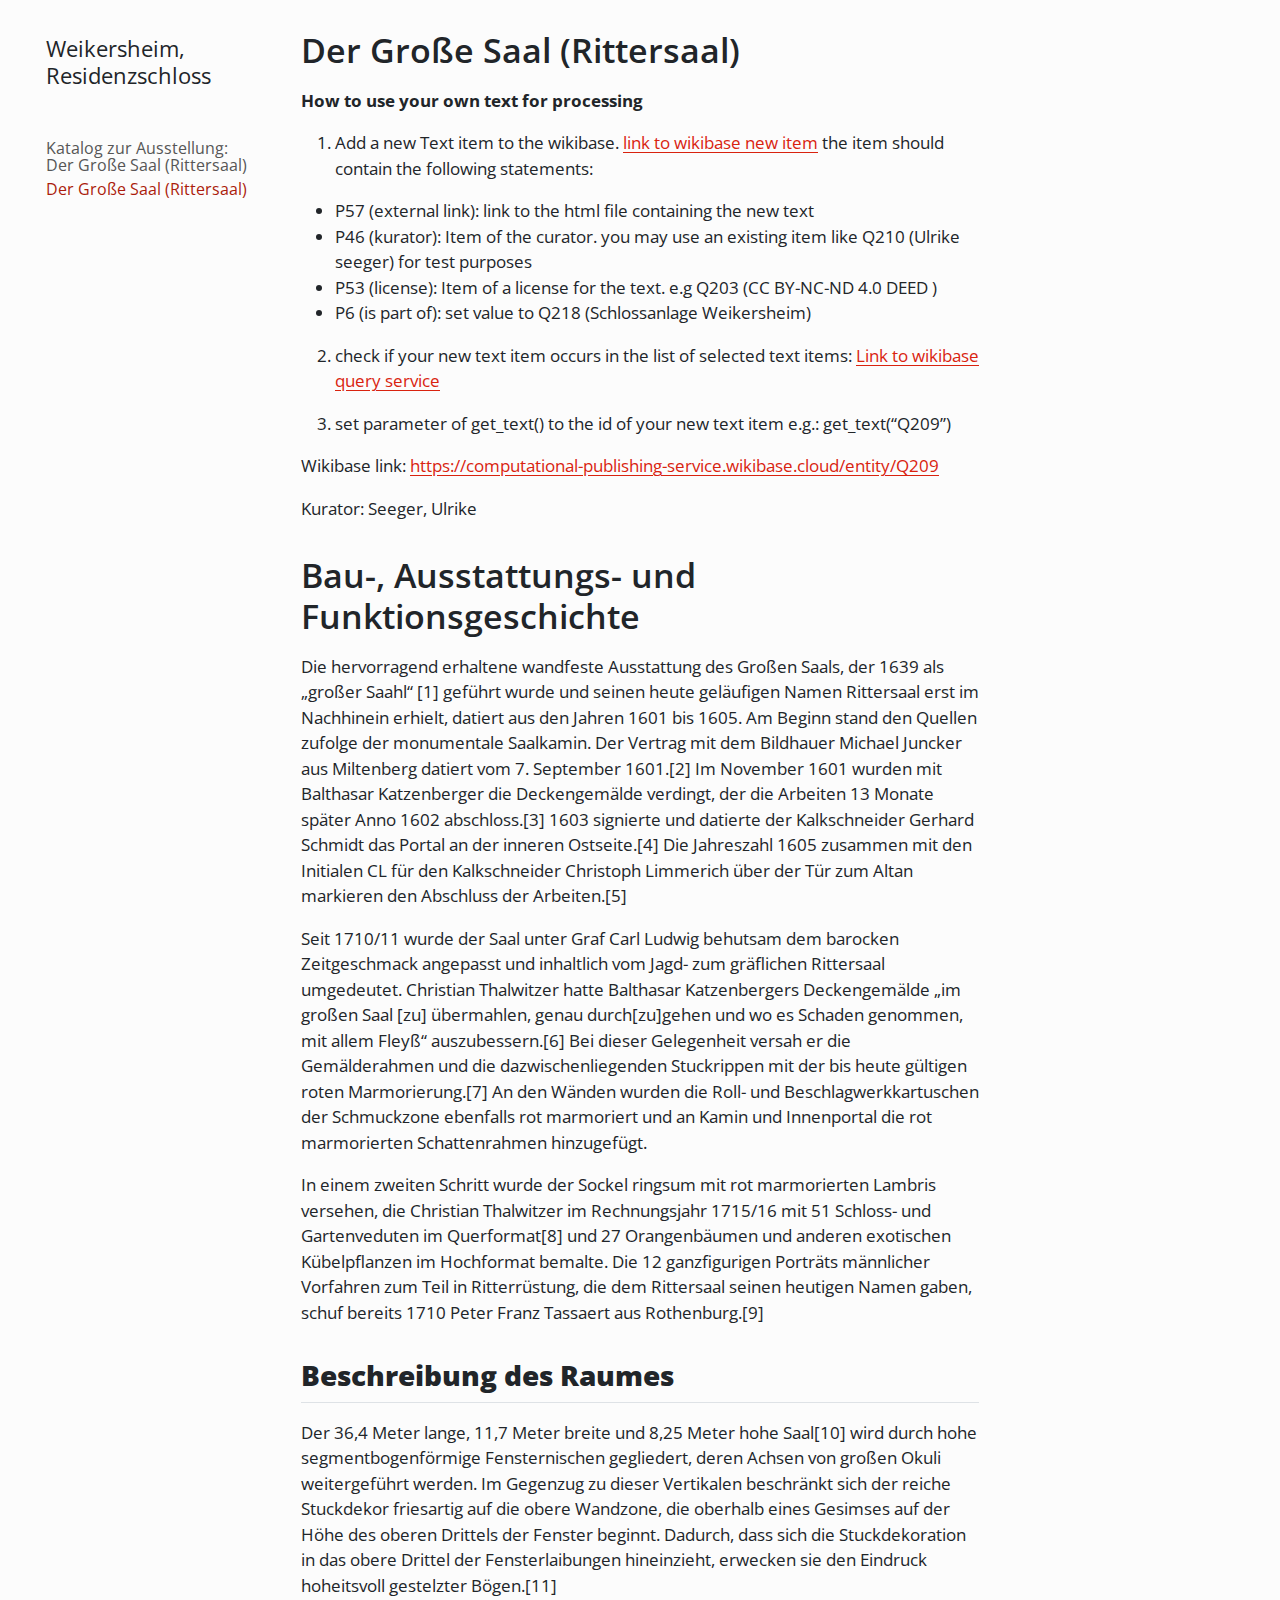
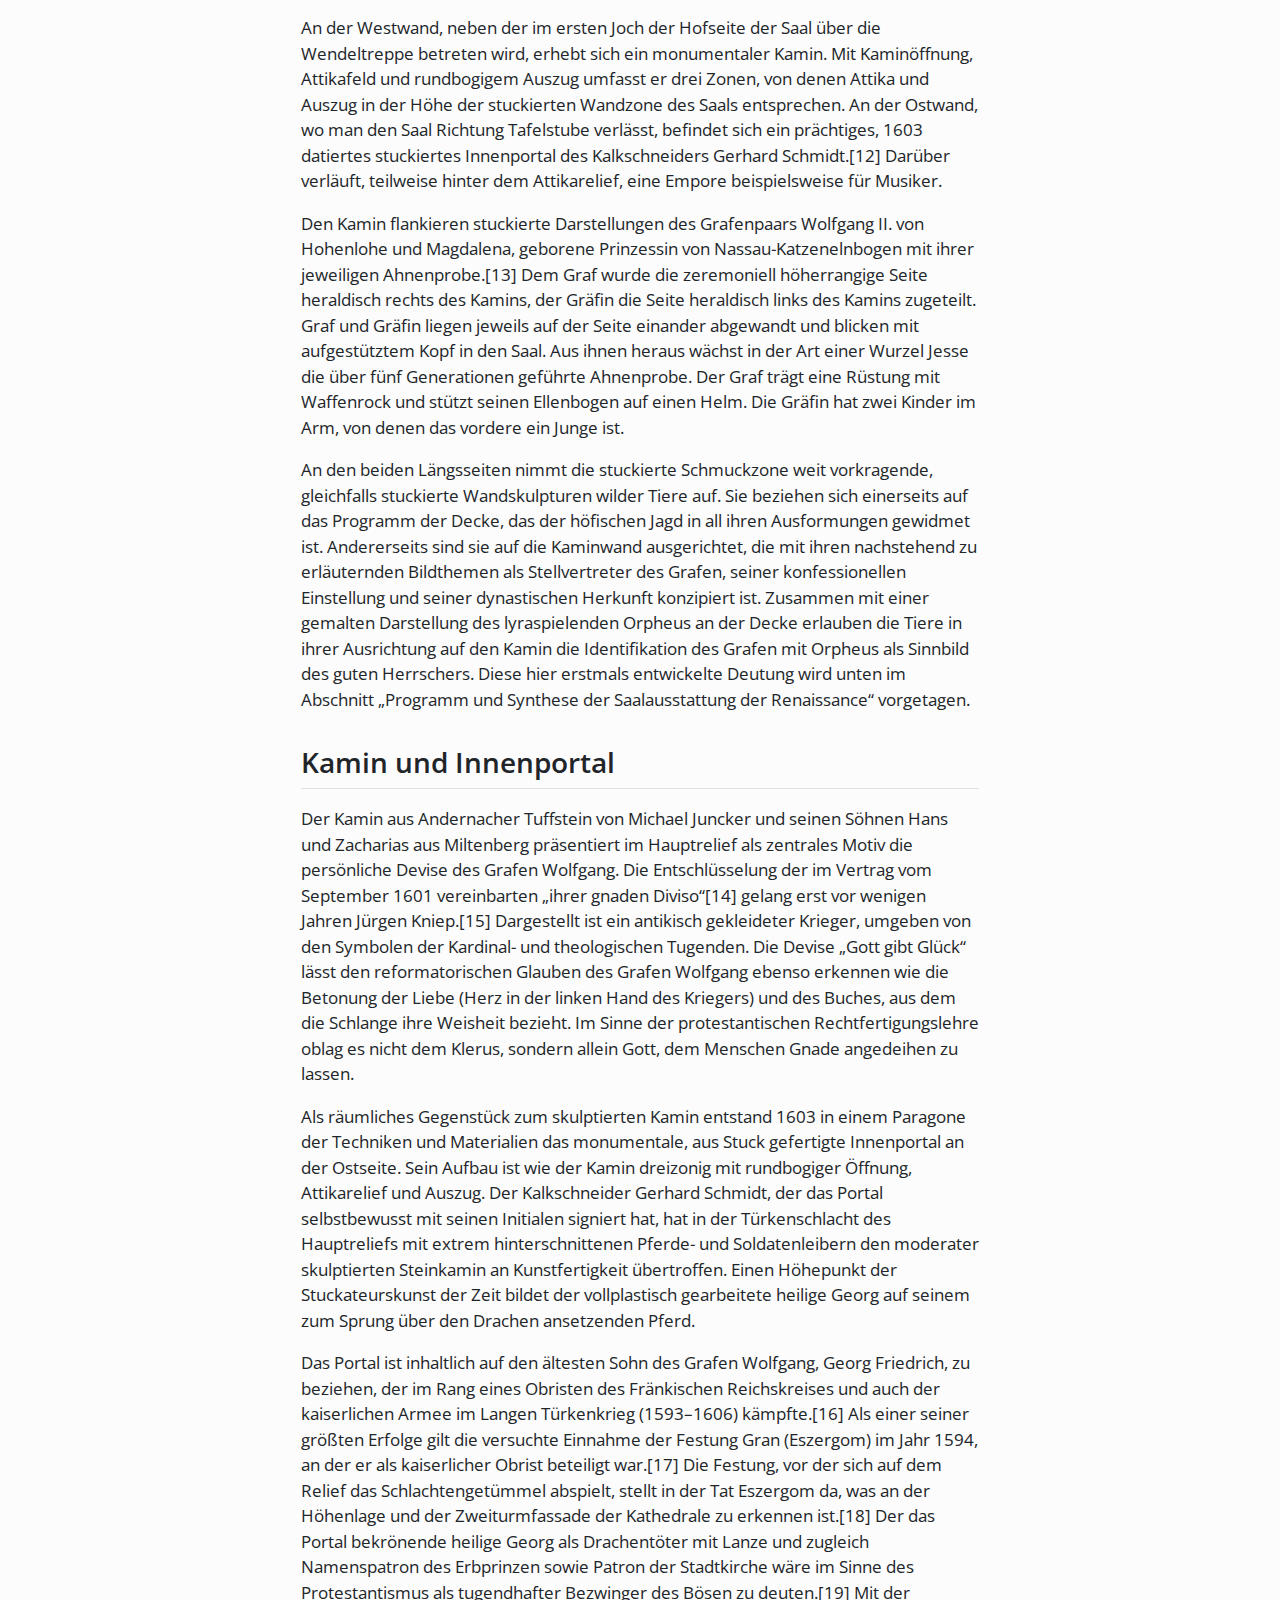
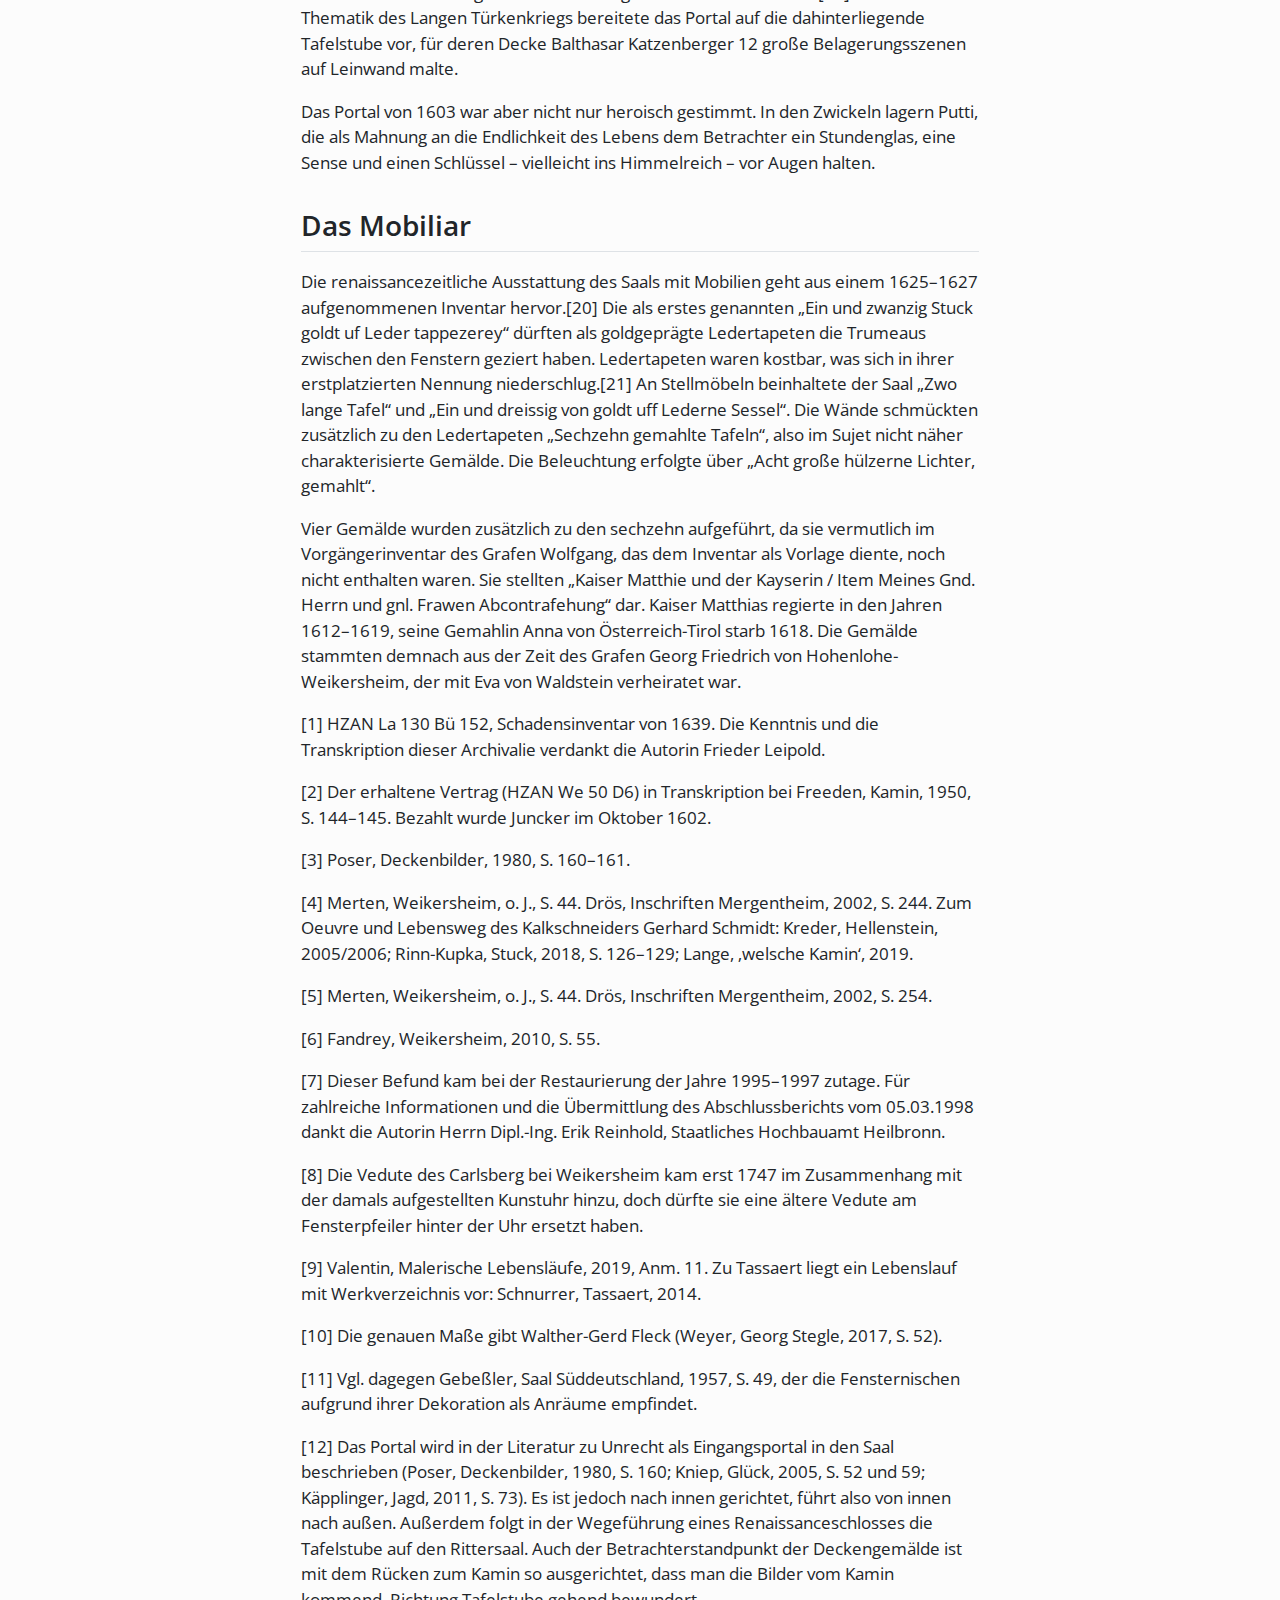
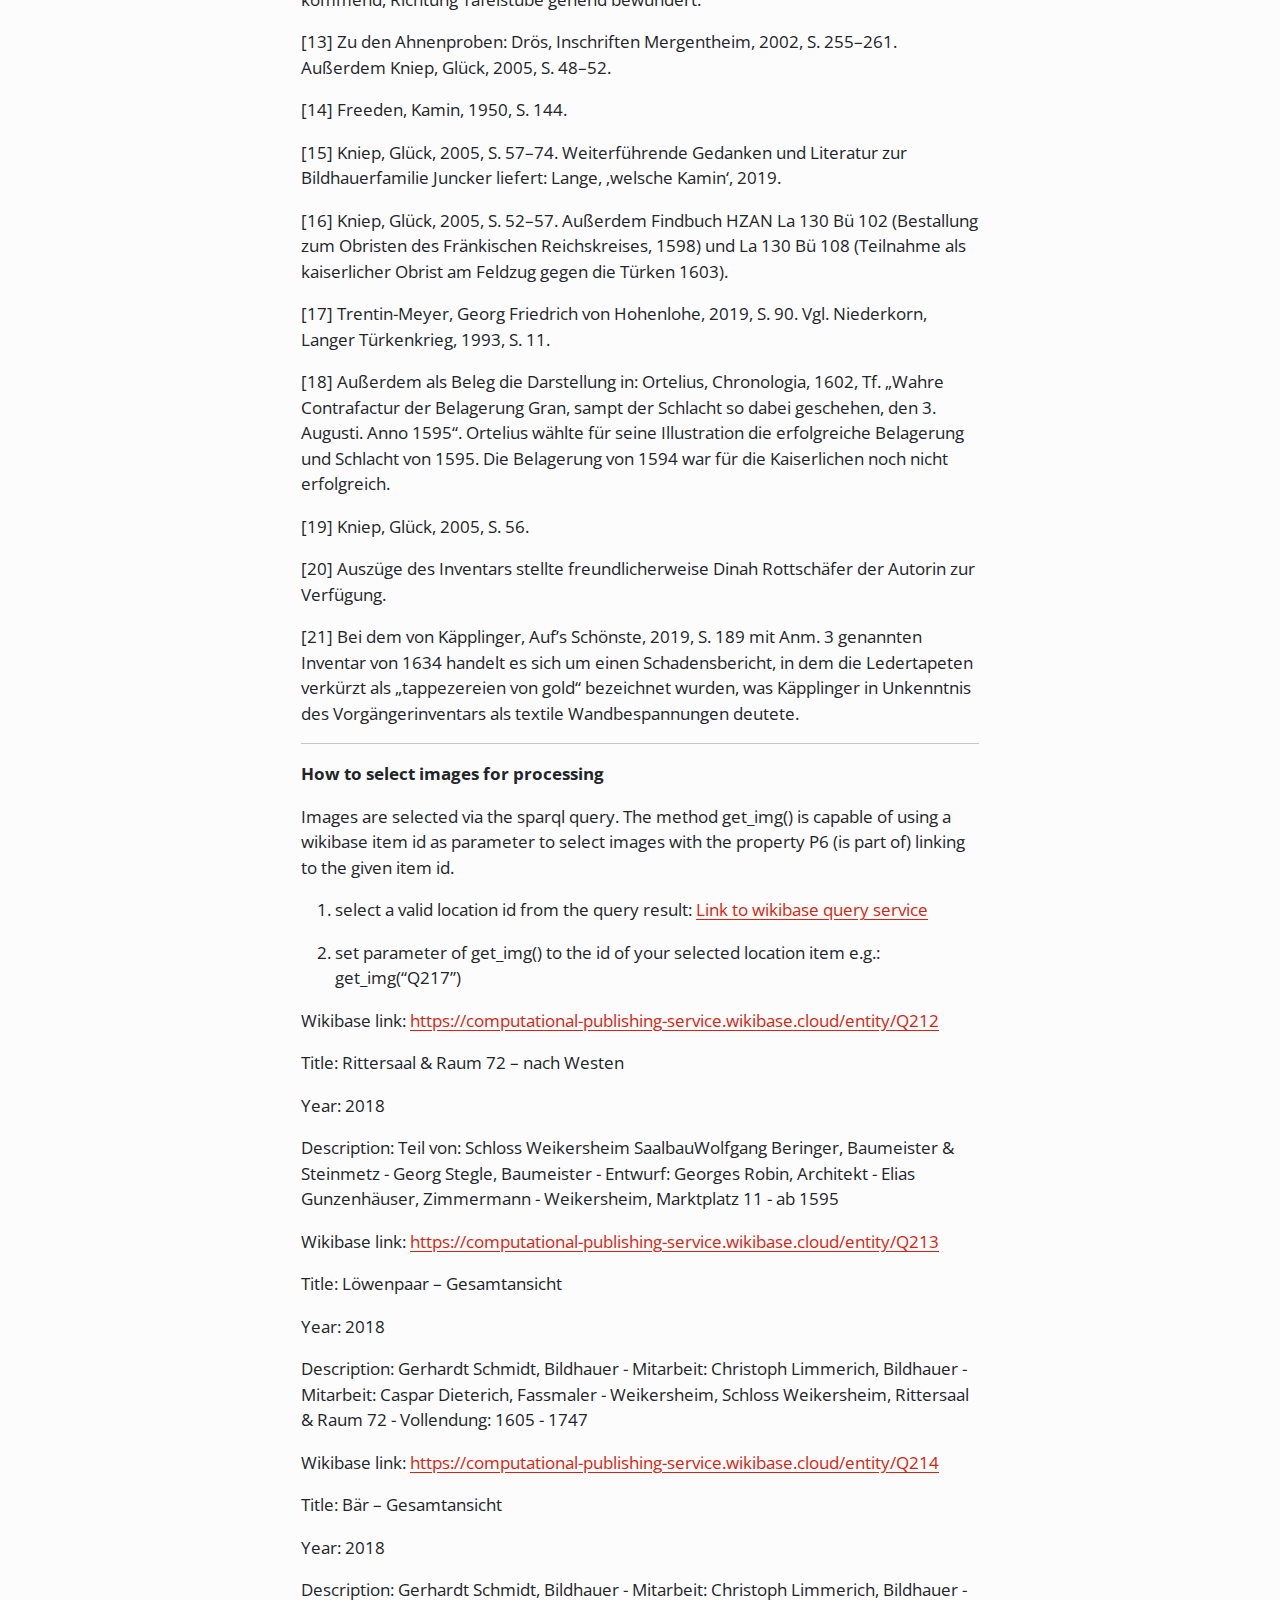
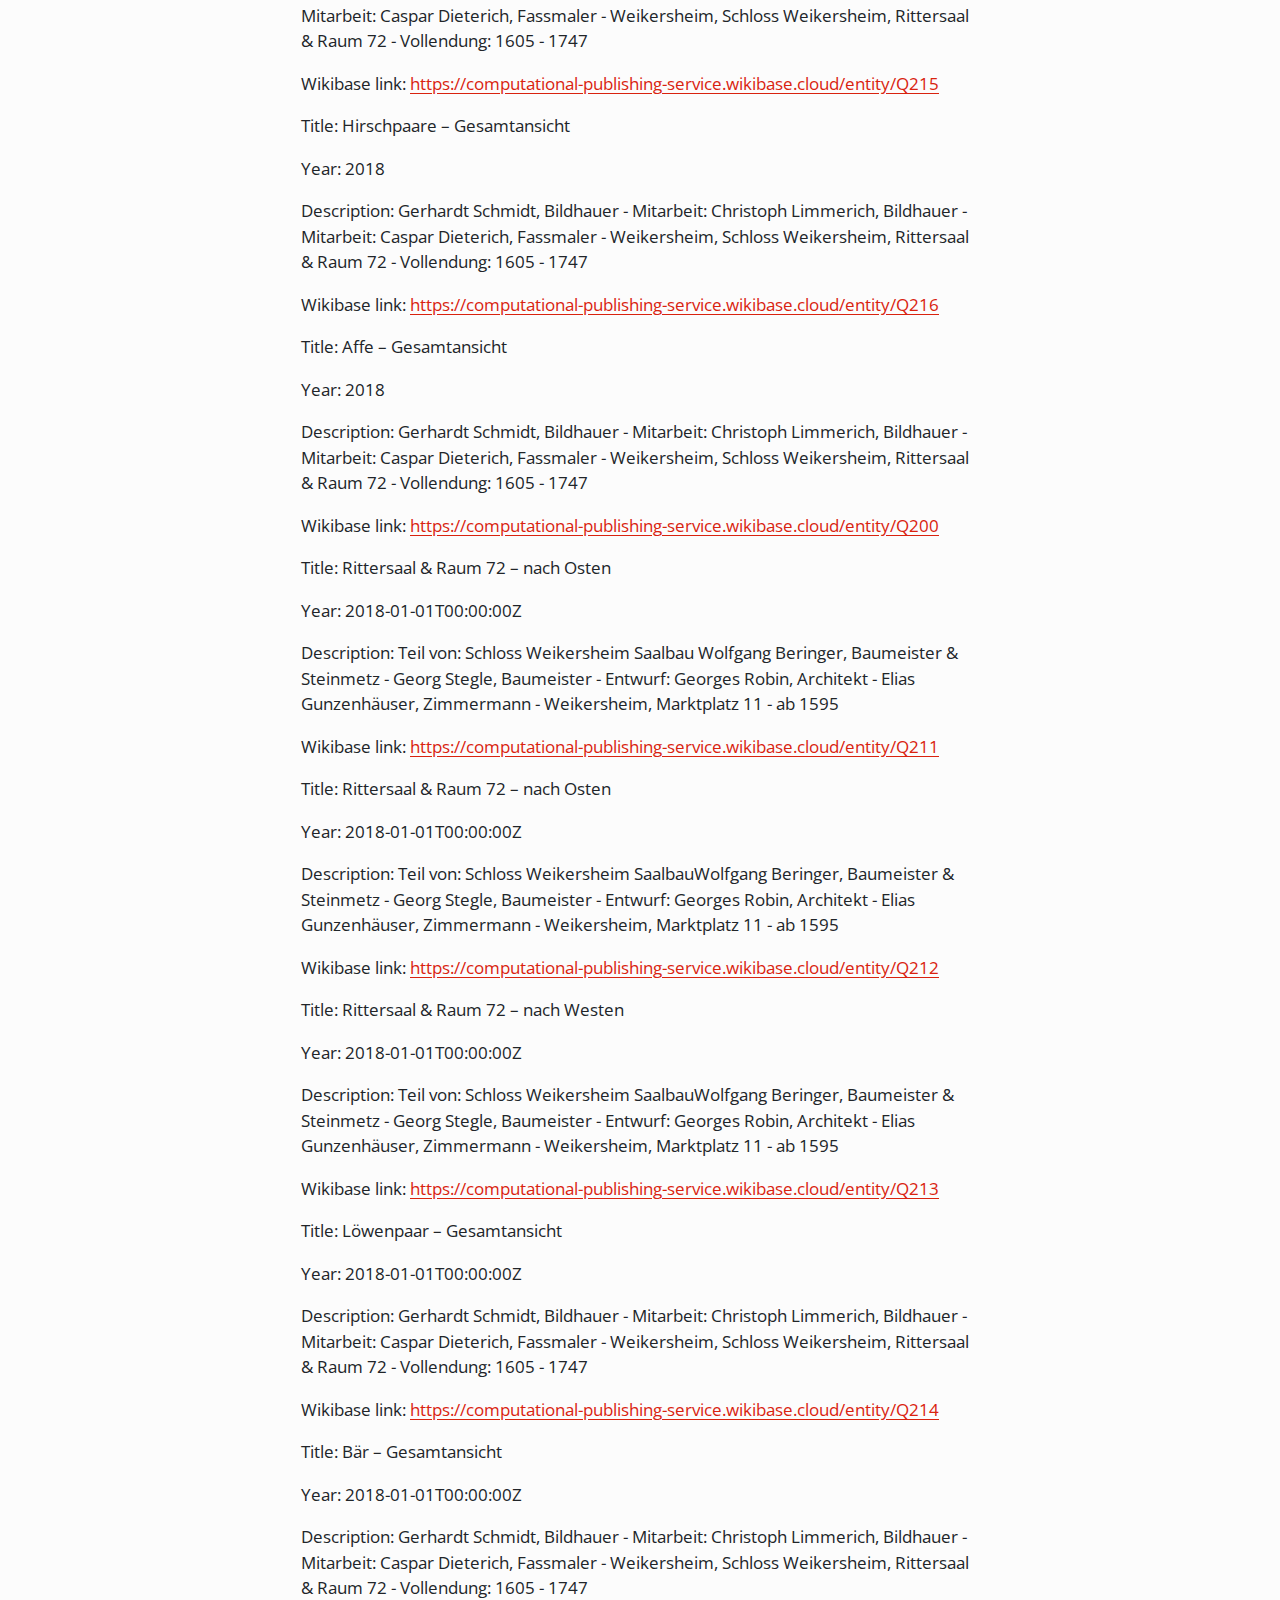
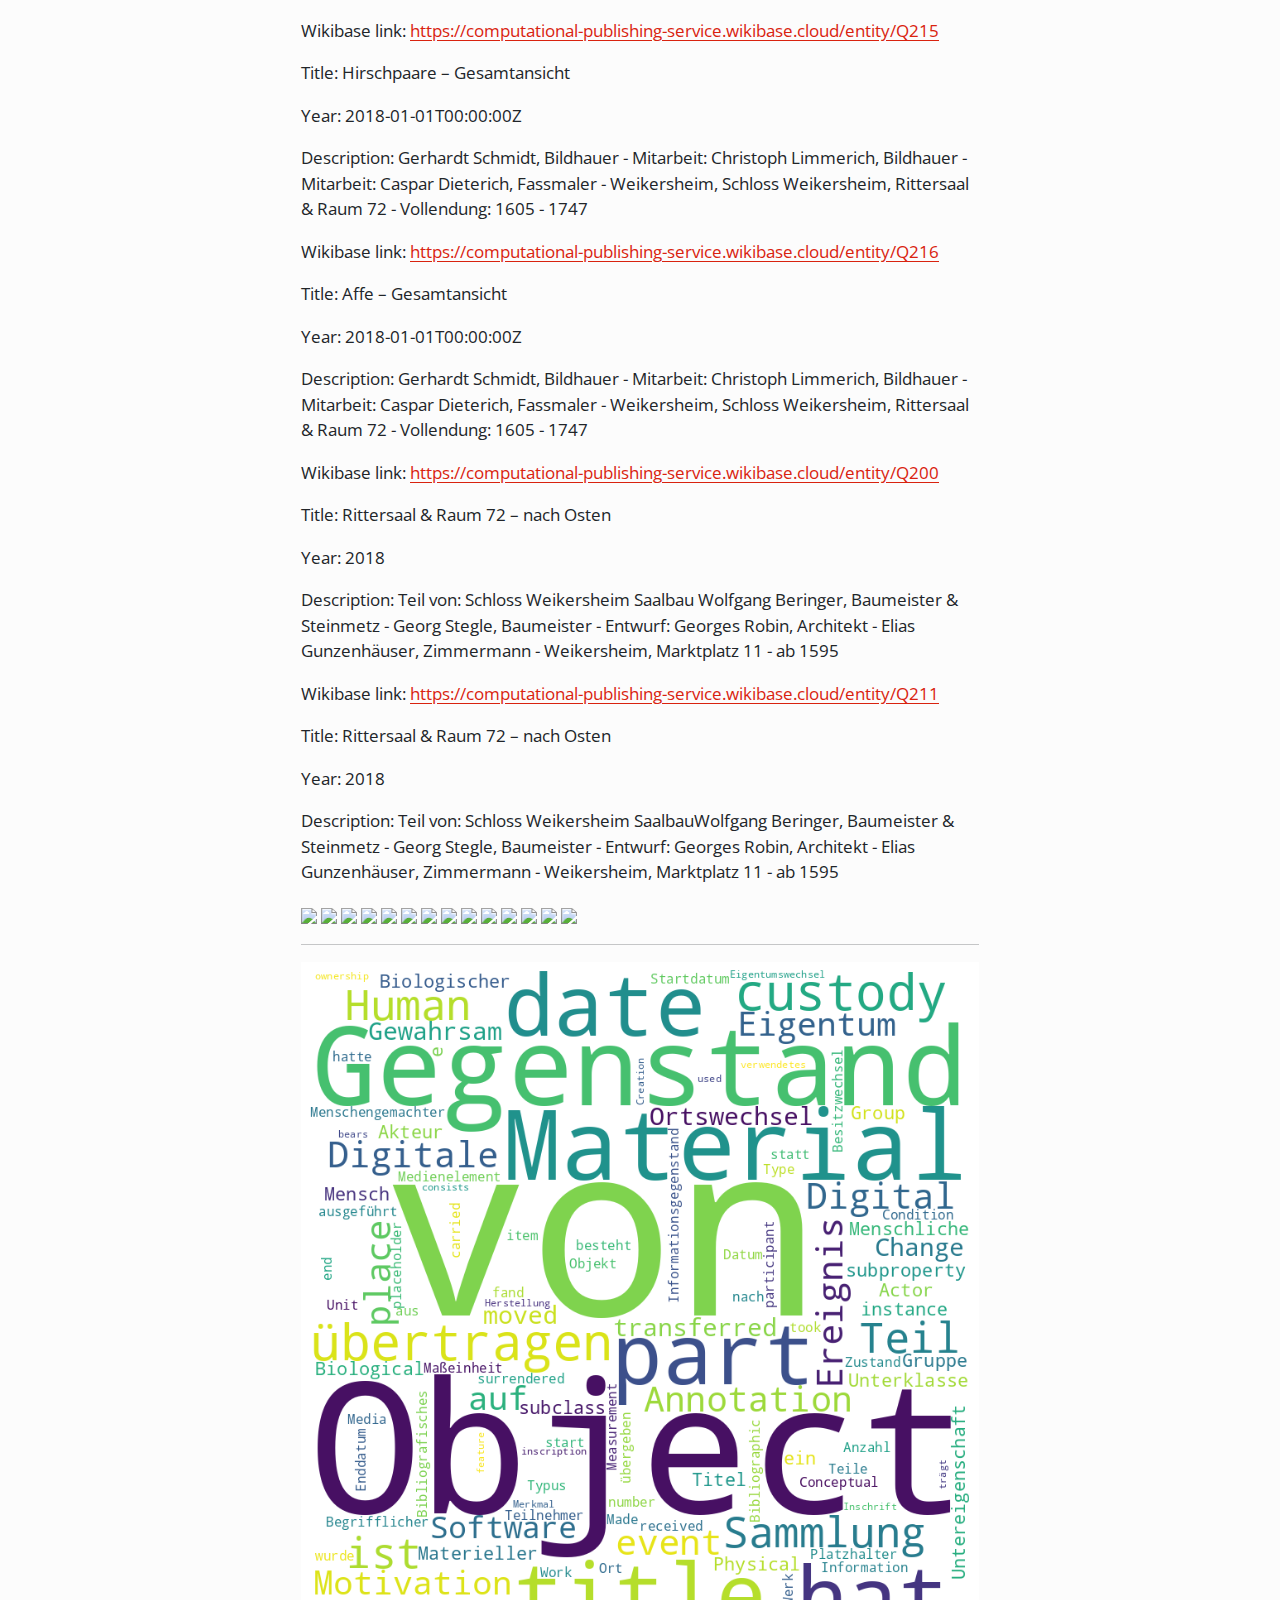
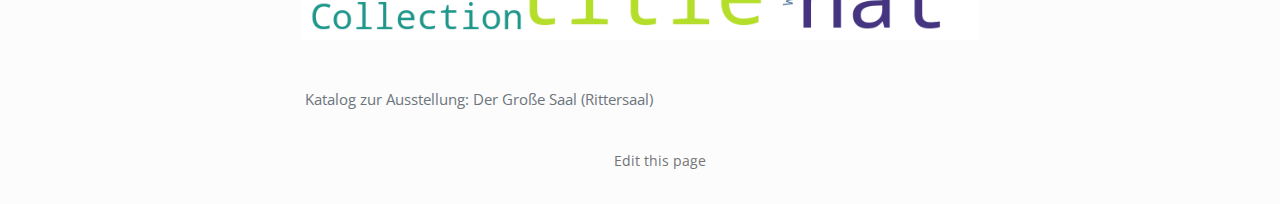
==== docs/section.html @ 5b93f862 "quarto rendered files" ====
<!DOCTYPE html>
<html xmlns="http://www.w3.org/1999/xhtml" lang="en" xml:lang="en"><head>

<meta charset="utf-8">
<meta name="generator" content="quarto-1.4.554">

<meta name="viewport" content="width=device-width, initial-scale=1.0, user-scalable=yes">


<title>Weikersheim, Residenzschloss - Der Große Saal (Rittersaal)</title>
<style>
code{white-space: pre-wrap;}
span.smallcaps{font-variant: small-caps;}
div.columns{display: flex; gap: min(4vw, 1.5em);}
div.column{flex: auto; overflow-x: auto;}
div.hanging-indent{margin-left: 1.5em; text-indent: -1.5em;}
ul.task-list{list-style: none;}
ul.task-list li input[type="checkbox"] {
  width: 0.8em;
  margin: 0 0.8em 0.2em -1em; /* quarto-specific, see https://github.com/quarto-dev/quarto-cli/issues/4556 */ 
  vertical-align: middle;
}
</style>


<script src="site_libs/quarto-nav/quarto-nav.js"></script>
<script src="site_libs/quarto-nav/headroom.min.js"></script>
<script src="site_libs/clipboard/clipboard.min.js"></script>
<script src="site_libs/quarto-search/autocomplete.umd.js"></script>
<script src="site_libs/quarto-search/fuse.min.js"></script>
<script src="site_libs/quarto-search/quarto-search.js"></script>
<meta name="quarto:offset" content="./">
<link href="./index.html" rel="prev">
<script src="site_libs/quarto-html/quarto.js"></script>
<script src="site_libs/quarto-html/popper.min.js"></script>
<script src="site_libs/quarto-html/tippy.umd.min.js"></script>
<script src="site_libs/quarto-html/anchor.min.js"></script>
<link href="site_libs/quarto-html/tippy.css" rel="stylesheet">
<link href="site_libs/quarto-html/quarto-syntax-highlighting.css" rel="stylesheet" id="quarto-text-highlighting-styles">
<script src="site_libs/bootstrap/bootstrap.min.js"></script>
<link href="site_libs/bootstrap/bootstrap-icons.css" rel="stylesheet">
<link href="site_libs/bootstrap/bootstrap.min.css" rel="stylesheet" id="quarto-bootstrap" data-mode="light">
<script id="quarto-search-options" type="application/json">{
  "location": "sidebar",
  "copy-button": false,
  "collapse-after": 3,
  "panel-placement": "start",
  "type": "textbox",
  "limit": 50,
  "keyboard-shortcut": [
    "f",
    "/",
    "s"
  ],
  "show-item-context": false,
  "language": {
    "search-no-results-text": "No results",
    "search-matching-documents-text": "matching documents",
    "search-copy-link-title": "Copy link to search",
    "search-hide-matches-text": "Hide additional matches",
    "search-more-match-text": "more match in this document",
    "search-more-matches-text": "more matches in this document",
    "search-clear-button-title": "Clear",
    "search-text-placeholder": "",
    "search-detached-cancel-button-title": "Cancel",
    "search-submit-button-title": "Submit",
    "search-label": "Search"
  }
}</script>
<script async="" src="https://hypothes.is/embed.js"></script>
<script>
  window.document.addEventListener("DOMContentLoaded", function (_event) {
    document.body.classList.add('hypothesis-enabled');
  });
</script>


</head>

<body class="nav-sidebar floating">

<div id="quarto-search-results"></div>
  <header id="quarto-header" class="headroom fixed-top">
  <nav class="quarto-secondary-nav">
    <div class="container-fluid d-flex">
      <button type="button" class="quarto-btn-toggle btn" data-bs-toggle="collapse" data-bs-target=".quarto-sidebar-collapse-item" aria-controls="quarto-sidebar" aria-expanded="false" aria-label="Toggle sidebar navigation" onclick="if (window.quartoToggleHeadroom) { window.quartoToggleHeadroom(); }">
        <i class="bi bi-layout-text-sidebar-reverse"></i>
      </button>
        <nav class="quarto-page-breadcrumbs" aria-label="breadcrumb"><ol class="breadcrumb"><li class="breadcrumb-item"><a href="./section.html"><span class="chapter-title">Der Große Saal (Rittersaal)</span></a></li></ol></nav>
        <a class="flex-grow-1" role="button" data-bs-toggle="collapse" data-bs-target=".quarto-sidebar-collapse-item" aria-controls="quarto-sidebar" aria-expanded="false" aria-label="Toggle sidebar navigation" onclick="if (window.quartoToggleHeadroom) { window.quartoToggleHeadroom(); }">      
        </a>
      <button type="button" class="btn quarto-search-button" aria-label="" onclick="window.quartoOpenSearch();">
        <i class="bi bi-search"></i>
      </button>
    </div>
  </nav>
</header>
<!-- content -->
<div id="quarto-content" class="quarto-container page-columns page-rows-contents page-layout-article">
<!-- sidebar -->
  <nav id="quarto-sidebar" class="sidebar collapse collapse-horizontal quarto-sidebar-collapse-item sidebar-navigation floating overflow-auto">
    <div class="pt-lg-2 mt-2 text-left sidebar-header">
    <div class="sidebar-title mb-0 py-0">
      <a href="./">Weikersheim, Residenzschloss</a> 
        <div class="sidebar-tools-main">
    <a href="https://github.com/0xBuro/section-notebook" title="Source Code" class="quarto-navigation-tool px-1" aria-label="Source Code"><i class="bi bi-github"></i></a>
    <div class="dropdown">
      <a href="" title="Download" id="quarto-navigation-tool-dropdown-0" class="quarto-navigation-tool dropdown-toggle px-1" data-bs-toggle="dropdown" aria-expanded="false" aria-label="Download"><i class="bi bi-download"></i></a>
      <ul class="dropdown-menu" aria-labelledby="quarto-navigation-tool-dropdown-0">
          <li>
            <a class="dropdown-item sidebar-tools-main-item" href="./Weikersheim,-Residenzschloss.pdf">
              <i class="bi bi-bi-file-pdf pe-1"></i>
            Download PDF
            </a>
          </li>
          <li>
            <a class="dropdown-item sidebar-tools-main-item" href="./Weikersheim,-Residenzschloss.docx">
              <i class="bi bi-bi-file-word pe-1"></i>
            Download Docx
            </a>
          </li>
          <li>
            <a class="dropdown-item sidebar-tools-main-item" href="./Weikersheim,-Residenzschloss.epub">
              <i class="bi bi-bi-journal pe-1"></i>
            Download ePub
            </a>
          </li>
      </ul>
    </div>
</div>
    </div>
      </div>
        <div class="mt-2 flex-shrink-0 align-items-center">
        <div class="sidebar-search">
        <div id="quarto-search" class="" title="Search"></div>
        </div>
        </div>
    <div class="sidebar-menu-container"> 
    <ul class="list-unstyled mt-1">
        <li class="sidebar-item">
  <div class="sidebar-item-container"> 
  <a href="./index.html" class="sidebar-item-text sidebar-link"><span class="chapter-title">Katalog zur Ausstellung: Der Große Saal (Rittersaal)</span></a>
  </div>
</li>
        <li class="sidebar-item">
  <div class="sidebar-item-container"> 
  <a href="./section.html" class="sidebar-item-text sidebar-link active"><span class="chapter-title">Der Große Saal (Rittersaal)</span></a>
  </div>
</li>
    </ul>
    </div>
</nav>
<div id="quarto-sidebar-glass" class="quarto-sidebar-collapse-item" data-bs-toggle="collapse" data-bs-target=".quarto-sidebar-collapse-item"></div>
<!-- margin-sidebar -->
    <div id="quarto-margin-sidebar" class="sidebar margin-sidebar">
        
    </div>
<!-- main -->
<main class="content" id="quarto-document-content">

<header id="title-block-header" class="quarto-title-block default">
<div class="quarto-title">
<h1 class="title"><span class="chapter-title">Der Große Saal (Rittersaal)</span></h1>
</div>



<div class="quarto-title-meta">

    
  
    
  </div>
  


</header>


<p><strong>How to use your own text for processing</strong></p>
<ol type="1">
<li>Add a new Text item to the wikibase. <a href="https://computational-publishing-service.wikibase.cloud/wiki/Special:NewItem">link to wikibase new item</a> the item should contain the following statements:</li>
</ol>
<ul>
<li>P57 (external link): link to the html file containing the new text</li>
<li>P46 (kurator): Item of the curator. you may use an existing item like Q210 (Ulrike seeger) for test purposes</li>
<li>P53 (license): Item of a license for the text. e.g Q203 (CC BY-NC-ND 4.0 DEED )</li>
<li>P6 (is part of): set value to Q218 (Schlossanlage Weikersheim)</li>
</ul>
<ol start="2" type="1">
<li><p>check if your new text item occurs in the list of selected text items: <a href="https://computational-publishing-service.wikibase.cloud/query/#PREFIX%20cps%3A%20%3Chttps%3A%2F%2Fcomputational-publishing-service.wikibase.cloud%2Fentity%2F%3E%0APREFIX%20cpss%3A%20%3Chttps%3A%2F%2Fcomputational-publishing-service.wikibase.cloud%2Fentity%2Fstatement%2F%3E%0APREFIX%20cpsv%3A%20%3Chttps%3A%2F%2Fcomputational-publishing-service.wikibase.cloud%2Fvalue%2F%3E%0APREFIX%20cpspt%3A%20%3Chttps%3A%2F%2Fcomputational-publishing-service.wikibase.cloud%2Fprop%2Fdirect%2F%3E%0APREFIX%20cpsp%3A%20%3Chttps%3A%2F%2Fcomputational-publishing-service.wikibase.cloud%2Fprop%2F%3E%0APREFIX%20cpsps%3A%20%3Chttps%3A%2F%2Fcomputational-publishing-service.wikibase.cloud%2Fprop%2Fstatement%2F%3E%0APREFIX%20cpspq%3A%20%3Chttps%3A%2F%2Fcomputational-publishing-service.wikibase.cloud%2Fprop%2Fqualifier%2F%3E%0A%0ASELECT%20%3FtextItem%20%3FkuratorLabel%20%3FtextUrl%0AWHERE%0A%7B%0A%20%20%3FtextItem%20cpsp%3AP46%20%3FkuratorStatement.%20%0A%20%20%3FkuratorStatement%20cpsps%3AP46%20%3FkuratorItem.%20%0A%20%20%3FkuratorItem%20rdfs%3Alabel%20%3FkuratorLabel.%0A%20%20%3FtextItem%20cpsp%3AP57%20%3Furlstatement.%20%0A%20%20%3Furlstatement%20cpsps%3AP57%20%3FtextUrl.%20%0A%7D">Link to wikibase query service</a></p></li>
<li><p>set parameter of get_text() to the id of your new text item e.g.: get_text(“Q209”)</p></li>
</ol>
<p>Wikibase link: <a href="https://computational-publishing-service.wikibase.cloud/entity/Q209">https://computational-publishing-service.wikibase.cloud/entity/Q209</a></p>
<p>Kurator: Seeger, Ulrike</p>

<meta charset="utf-8">
<meta content="text">
<meta name="viewport" content="width=device-width, initial-scale=1.0">



<h1>
Bau-, Ausstattungs- und Funktionsgeschichte
</h1>
<p>
Die hervorragend erhaltene wandfeste Ausstattung des Großen Saals, der 1639 als „großer Saahl“ [1] geführt wurde und seinen heute geläufigen Namen Rittersaal erst im Nachhinein erhielt, datiert aus den Jahren 1601 bis 1605. Am Beginn stand den Quellen zufolge der monumentale Saalkamin. Der Vertrag mit dem Bildhauer Michael Juncker aus Miltenberg datiert vom 7. September 1601.[2] Im November 1601 wurden mit Balthasar Katzenberger die Deckengemälde verdingt, der die Arbeiten 13 Monate später Anno 1602 abschloss.[3] 1603 signierte und datierte der Kalkschneider Gerhard Schmidt das Portal an der inneren Ostseite.[4] Die Jahreszahl 1605 zusammen mit den Initialen CL für den Kalkschneider Christoph Limmerich über der Tür zum Altan markieren den Abschluss der Arbeiten.[5]
</p>
<p>
Seit 1710/11 wurde der Saal unter Graf Carl Ludwig behutsam dem barocken Zeitgeschmack angepasst und inhaltlich vom Jagd- zum gräflichen Rittersaal umgedeutet. Christian Thalwitzer hatte Balthasar Katzenbergers Deckengemälde „im großen Saal [zu] übermahlen, genau durch[zu]gehen und wo es Schaden genommen, mit allem Fleyß“ auszubessern.[6] Bei dieser Gelegenheit versah er die Gemälderahmen und die dazwischenliegenden Stuckrippen mit der bis heute gültigen roten Marmorierung.[7] An den Wänden wurden die Roll- und Beschlagwerkkartuschen der Schmuckzone ebenfalls rot marmoriert und an Kamin und Innenportal die rot marmorierten Schattenrahmen hinzugefügt.
</p>
<p>
In einem zweiten Schritt wurde der Sockel ringsum mit rot marmorierten Lambris versehen, die Christian Thalwitzer im Rechnungsjahr 1715/16 mit 51 Schloss- und Gartenveduten im Querformat[8] und 27 Orangenbäumen und anderen exotischen Kübelpflanzen im Hochformat bemalte. Die 12 ganzfigurigen Porträts männlicher Vorfahren zum Teil in Ritterrüstung, die dem Rittersaal seinen heutigen Namen gaben, schuf bereits 1710 Peter Franz Tassaert aus Rothenburg.[9]
</p>
<h2 class="anchored">
<strong>Beschreibung des Raumes</strong>
</h2>
<p>
Der 36,4 Meter lange, 11,7 Meter breite und 8,25 Meter hohe Saal[10] wird durch hohe segmentbogenförmige Fensternischen gegliedert, deren Achsen von großen Okuli weitergeführt werden. Im Gegenzug zu dieser Vertikalen beschränkt sich der reiche Stuckdekor friesartig auf die obere Wandzone, die oberhalb eines Gesimses auf der Höhe des oberen Drittels der Fenster beginnt. Dadurch, dass sich die Stuckdekoration in das obere Drittel der Fensterlaibungen hineinzieht, erwecken sie den Eindruck hoheitsvoll gestelzter Bögen.[11]
</p>
<p>
An der Westwand, neben der im ersten Joch der Hofseite der Saal über die Wendeltreppe betreten wird, erhebt sich ein monumentaler Kamin. Mit Kaminöffnung, Attikafeld und rundbogigem Auszug umfasst er drei Zonen, von denen Attika und Auszug in der Höhe der stuckierten Wandzone des Saals entsprechen. An der Ostwand, wo man den Saal Richtung Tafelstube verlässt, befindet sich ein prächtiges, 1603 datiertes stuckiertes Innenportal des Kalkschneiders Gerhard Schmidt.[12] Darüber verläuft, teilweise hinter dem Attikarelief, eine Empore beispielsweise für Musiker.
</p>
<p>
Den Kamin flankieren stuckierte Darstellungen des Grafenpaars Wolfgang II. von Hohenlohe und Magdalena, geborene Prinzessin von Nassau-Katzenelnbogen mit ihrer jeweiligen Ahnenprobe.[13] Dem Graf wurde die zeremoniell höherrangige Seite heraldisch rechts des Kamins, der Gräfin die Seite heraldisch links des Kamins zugeteilt. Graf und Gräfin liegen jeweils auf der Seite einander abgewandt und blicken mit aufgestütztem Kopf in den Saal. Aus ihnen heraus wächst in der Art einer Wurzel Jesse die über fünf Generationen geführte Ahnenprobe. Der Graf trägt eine Rüstung mit Waffenrock und stützt seinen Ellenbogen auf einen Helm. Die Gräfin hat zwei Kinder im Arm, von denen das vordere ein Junge ist.
</p>
<p>
An den beiden Längsseiten nimmt die stuckierte Schmuckzone weit vorkragende, gleichfalls stuckierte Wandskulpturen wilder Tiere auf. Sie beziehen sich einerseits auf das Programm der Decke, das der höfischen Jagd in all ihren Ausformungen gewidmet ist. Andererseits sind sie auf die Kaminwand ausgerichtet, die mit ihren nachstehend zu erläuternden Bildthemen als Stellvertreter des Grafen, seiner konfessionellen Einstellung und seiner dynastischen Herkunft konzipiert ist. Zusammen mit einer gemalten Darstellung des lyraspielenden Orpheus an der Decke erlauben die Tiere in ihrer Ausrichtung auf den Kamin die Identifikation des Grafen mit Orpheus als Sinnbild des guten Herrschers. Diese hier erstmals entwickelte Deutung wird unten im Abschnitt „Programm und Synthese der Saalausstattung der Renaissance“ vorgetagen.
</p>
<h2 class="anchored">
Kamin und Innenportal
</h2>
<p>
Der Kamin aus Andernacher Tuffstein von Michael Juncker und seinen Söhnen Hans und Zacharias aus Miltenberg präsentiert im Hauptrelief als zentrales Motiv die persönliche Devise des Grafen Wolfgang. Die Entschlüsselung der im Vertrag vom September 1601 vereinbarten „ihrer gnaden Diviso“[14] gelang erst vor wenigen Jahren Jürgen Kniep.[15] Dargestellt ist ein antikisch gekleideter Krieger, umgeben von den Symbolen der Kardinal- und theologischen Tugenden. Die Devise „Gott gibt Glück“ lässt den reformatorischen Glauben des Grafen Wolfgang ebenso erkennen wie die Betonung der Liebe (Herz in der linken Hand des Kriegers) und des Buches, aus dem die Schlange ihre Weisheit bezieht. Im Sinne der protestantischen Rechtfertigungslehre oblag es nicht dem Klerus, sondern allein Gott, dem Menschen Gnade angedeihen zu lassen.
</p>
<p>
Als räumliches Gegenstück zum skulptierten Kamin entstand 1603 in einem Paragone der Techniken und Materialien das monumentale, aus Stuck gefertigte Innenportal an der Ostseite. Sein Aufbau ist wie der Kamin dreizonig mit rundbogiger Öffnung, Attikarelief und Auszug. Der Kalkschneider Gerhard Schmidt, der das Portal selbstbewusst mit seinen Initialen signiert hat, hat in der Türkenschlacht des Hauptreliefs mit extrem hinterschnittenen Pferde- und Soldatenleibern den moderater skulptierten Steinkamin an Kunstfertigkeit übertroffen. Einen Höhepunkt der Stuckateurskunst der Zeit bildet der vollplastisch gearbeitete heilige Georg auf seinem zum Sprung über den Drachen ansetzenden Pferd.
</p>
<p>
Das Portal ist inhaltlich auf den ältesten Sohn des Grafen Wolfgang, Georg Friedrich, zu beziehen, der im Rang eines Obristen des Fränkischen Reichskreises und auch der kaiserlichen Armee im Langen Türkenkrieg (1593–1606) kämpfte.[16] Als einer seiner größten Erfolge gilt die versuchte Einnahme der Festung Gran (Eszergom) im Jahr 1594, an der er als kaiserlicher Obrist beteiligt war.[17] Die Festung, vor der sich auf dem Relief das Schlachtengetümmel abspielt, stellt in der Tat Eszergom da, was an der Höhenlage und der Zweiturmfassade der Kathedrale zu erkennen ist.[18] Der das Portal bekrönende heilige Georg als Drachentöter mit Lanze und zugleich Namenspatron des Erbprinzen sowie Patron der Stadtkirche wäre im Sinne des Protestantismus als tugendhafter Bezwinger des Bösen zu deuten.[19] Mit der Thematik des Langen Türkenkriegs bereitete das Portal auf die dahinterliegende Tafelstube vor, für deren Decke Balthasar Katzenberger 12 große Belagerungsszenen auf Leinwand malte.
</p>
<p>
Das Portal von 1603 war aber nicht nur heroisch gestimmt. In den Zwickeln lagern Putti, die als Mahnung an die Endlichkeit des Lebens dem Betrachter ein Stundenglas, eine Sense und einen Schlüssel – vielleicht ins Himmelreich – vor Augen halten.
</p>
<h2 class="anchored">
Das Mobiliar
</h2>
<p>
Die renaissancezeitliche Ausstattung des Saals mit Mobilien geht aus einem 1625–1627 aufgenommenen Inventar hervor.[20] Die als erstes genannten „Ein und zwanzig Stuck goldt uf Leder tappezerey“ dürften als goldgeprägte Ledertapeten die Trumeaus zwischen den Fenstern geziert haben. Ledertapeten waren kostbar, was sich in ihrer erstplatzierten Nennung niederschlug.[21] An Stellmöbeln beinhaltete der Saal „Zwo lange Tafel“ und „Ein und dreissig von goldt uff Lederne Sessel“. Die Wände schmückten zusätzlich zu den Ledertapeten „Sechzehn gemahlte Tafeln“, also im Sujet nicht näher charakterisierte Gemälde. Die Beleuchtung erfolgte über „Acht große hülzerne Lichter, gemahlt“.
</p>
<p>
Vier Gemälde wurden zusätzlich zu den sechzehn aufgeführt, da sie vermutlich im Vorgängerinventar des Grafen Wolfgang, das dem Inventar als Vorlage diente, noch nicht enthalten waren. Sie stellten „Kaiser Matthie und der Kayserin / Item Meines Gnd. Herrn und gnl. Frawen Abcontrafehung“ dar. Kaiser Matthias regierte in den Jahren 1612–1619, seine Gemahlin Anna von Österreich-Tirol starb 1618. Die Gemälde stammten demnach aus der Zeit des Grafen Georg Friedrich von Hohenlohe-Weikersheim, der mit Eva von Waldstein verheiratet war.
</p>
<p>
[1] HZAN La 130 Bü 152, Schadensinventar von 1639. Die Kenntnis und die Transkription dieser Archivalie verdankt die Autorin Frieder Leipold.
</p>
<p>
[2] Der erhaltene Vertrag (HZAN We 50 D6) in Transkription bei Freeden, Kamin, 1950, S. 144–145. Bezahlt wurde Juncker im Oktober 1602.
</p>
<p>
[3] Poser, Deckenbilder, 1980, S. 160–161.
</p>
<p>
[4] Merten, Weikersheim, o. J., S. 44. Drös, Inschriften Mergentheim, 2002, S. 244. Zum Oeuvre und Lebensweg des Kalkschneiders Gerhard Schmidt: Kreder, Hellenstein, 2005/2006; Rinn-Kupka, Stuck, 2018, S. 126–129; Lange, ‚welsche Kamin‘, 2019.
</p>
<p>
[5] Merten, Weikersheim, o. J., S. 44. Drös, Inschriften Mergentheim, 2002, S. 254.
</p>
<p>
[6] Fandrey, Weikersheim, 2010, S. 55.
</p>
<p>
[7] Dieser Befund kam bei der Restaurierung der Jahre 1995–1997 zutage. Für zahlreiche Informationen und die Übermittlung des Abschlussberichts vom 05.03.1998 dankt die Autorin Herrn Dipl.-Ing. Erik Reinhold, Staatliches Hochbauamt Heilbronn.
</p>
<p>
[8] Die Vedute des Carlsberg bei Weikersheim kam erst 1747 im Zusammenhang mit der damals aufgestellten Kunstuhr hinzu, doch dürfte sie eine ältere Vedute am Fensterpfeiler hinter der Uhr ersetzt haben.
</p>
<p>
[9] Valentin, Malerische Lebensläufe, 2019, Anm. 11. Zu Tassaert liegt ein Lebenslauf mit Werkverzeichnis vor: Schnurrer, Tassaert, 2014.
</p>
<p>
[10] Die genauen Maße gibt Walther-Gerd Fleck (Weyer, Georg Stegle, 2017, S. 52).
</p>
<p>
[11] Vgl. dagegen Gebeßler, Saal Süddeutschland, 1957, S. 49, der die Fensternischen aufgrund ihrer Dekoration als Anräume empfindet.
</p>
<p>
[12] Das Portal wird in der Literatur zu Unrecht als Eingangsportal in den Saal beschrieben (Poser, Deckenbilder, 1980, S. 160; Kniep, Glück, 2005, S. 52 und 59; Käpplinger, Jagd, 2011, S. 73). Es ist jedoch nach innen gerichtet, führt also von innen nach außen. Außerdem folgt in der Wegeführung eines Renaissanceschlosses die Tafelstube auf den Rittersaal. Auch der Betrachterstandpunkt der Deckengemälde ist mit dem Rücken zum Kamin so ausgerichtet, dass man die Bilder vom Kamin kommend, Richtung Tafelstube gehend bewundert.
</p>
<p>
[13] Zu den Ahnenproben: Drös, Inschriften Mergentheim, 2002, S. 255–261. Außerdem Kniep, Glück, 2005, S. 48–52.
</p>
<p>
[14] Freeden, Kamin, 1950, S. 144.
</p>
<p>
[15] Kniep, Glück, 2005, S. 57–74. Weiterführende Gedanken und Literatur zur Bildhauerfamilie Juncker liefert: Lange, ‚welsche Kamin‘, 2019.
</p>
<p>
[16] Kniep, Glück, 2005, S. 52–57. Außerdem Findbuch HZAN La 130 Bü 102 (Bestallung zum Obristen des Fränkischen Reichskreises, 1598) und La 130 Bü 108 (Teilnahme als kaiserlicher Obrist am Feldzug gegen die Türken 1603).
</p>
<p>
[17] Trentin-Meyer, Georg Friedrich von Hohenlohe, 2019, S. 90. Vgl. Niederkorn, Langer Türkenkrieg, 1993, S. 11.
</p>
<p>
[18] Außerdem als Beleg die Darstellung in: Ortelius, Chronologia, 1602, Tf. „Wahre Contrafactur der Belagerung Gran, sampt der Schlacht so dabei geschehen, den 3. Augusti. Anno 1595“. Ortelius wählte für seine Illustration die erfolgreiche Belagerung und Schlacht von 1595. Die Belagerung von 1594 war für die Kaiserlichen noch nicht erfolgreich.
</p>
<p>
[19] Kniep, Glück, 2005, S. 56.
</p>
<p>
[20] Auszüge des Inventars stellte freundlicherweise Dinah Rottschäfer der Autorin zur Verfügung.
</p>
<p>
[21] Bei dem von Käpplinger, Auf’s Schönste, 2019, S. 189 mit Anm. 3 genannten Inventar von 1634 handelt es sich um einen Schadensbericht, in dem die Ledertapeten verkürzt als „tappezereien von gold“ bezeichnet wurden, was Käpplinger in Unkenntnis des Vorgängerinventars als textile Wandbespannungen deutete.
</p>


<hr>
<p><strong>How to select images for processing</strong></p>
<p>Images are selected via the sparql query. The method get_img() is capable of using a wikibase item id as parameter to select images with the property P6 (is part of) linking to the given item id.</p>
<ol type="1">
<li><p>select a valid location id from the query result: <a href="https://computational-publishing-service.wikibase.cloud/query/#PREFIX%20cps%3A%20%3Chttps%3A%2F%2Fcomputational-publishing-service.wikibase.cloud%2Fentity%2F%3E%0APREFIX%20cpss%3A%20%3Chttps%3A%2F%2Fcomputational-publishing-service.wikibase.cloud%2Fentity%2Fstatement%2F%3E%0APREFIX%20cpsv%3A%20%3Chttps%3A%2F%2Fcomputational-publishing-service.wikibase.cloud%2Fvalue%2F%3E%0APREFIX%20cpspt%3A%20%3Chttps%3A%2F%2Fcomputational-publishing-service.wikibase.cloud%2Fprop%2Fdirect%2F%3E%0APREFIX%20cpsp%3A%20%3Chttps%3A%2F%2Fcomputational-publishing-service.wikibase.cloud%2Fprop%2F%3E%0APREFIX%20cpsps%3A%20%3Chttps%3A%2F%2Fcomputational-publishing-service.wikibase.cloud%2Fprop%2Fstatement%2F%3E%0APREFIX%20cpspq%3A%20%3Chttps%3A%2F%2Fcomputational-publishing-service.wikibase.cloud%2Fprop%2Fqualifier%2F%3E%0A%0ASELECT%20DISTINCT%20%3FpartOfItem%20%3FpartOfItemLabel%0AWHERE%0A%7B%0A%20%20%3FimgItem%20cpsp%3AP107%20%3FurlStatement.%20%0A%20%20%3FurlStatement%20cpsps%3AP107%20%3FimgUrl.%20%0A%20%20%3FimgItem%20cpsp%3AP60%20%3FdateStatement.%20%0A%20%20%3FdateStatement%20cpsps%3AP60%20%3FpublishDate.%20%0A%20%20%3FimgItem%20cpsp%3AP6%20%3FpartOfStatement.%0A%20%20%3FpartOfStatement%20cpsps%3AP6%20%3FpartOfItem.%0A%20%20SERVICE%20wikibase%3Alabel%20%7B%0A%20%20%20%20%20%20bd%3AserviceParam%20wikibase%3Alanguage%20%22de%2Cen%22.%0A%20%20%20%20%20%20%3FpartOfItem%20rdfs%3Alabel%20%3FpartOfItemLabel.%0A%20%20%20%20%20%20%3FpartOfItem%20schema%3Adescription%20%3FpartOfItemDescr.%0A%20%20%20%20%7D%0A%7D%20GROUP%20BY%20%3FpartOfItem%20%3FpartOfItemLabel">Link to wikibase query service</a></p></li>
<li><p>set parameter of get_img() to the id of your selected location item e.g.: get_img(“Q217”)</p></li>
</ol>
<p>Wikibase link: <a href="https://computational-publishing-service.wikibase.cloud/entity/Q212">https://computational-publishing-service.wikibase.cloud/entity/Q212</a></p>
<p>Title: Rittersaal &amp; Raum 72 – nach Westen</p>
<p>Year: 2018</p>
<p>Description: Teil von: Schloss Weikersheim SaalbauWolfgang Beringer, Baumeister &amp; Steinmetz - Georg Stegle, Baumeister - Entwurf: Georges Robin, Architekt - Elias Gunzenhäuser, Zimmermann - Weikersheim, Marktplatz 11 - ab 1595</p>
<p>Wikibase link: <a href="https://computational-publishing-service.wikibase.cloud/entity/Q213">https://computational-publishing-service.wikibase.cloud/entity/Q213</a></p>
<p>Title: Löwenpaar – Gesamtansicht</p>
<p>Year: 2018</p>
<p>Description: Gerhardt Schmidt, Bildhauer - Mitarbeit: Christoph Limmerich, Bildhauer - Mitarbeit: Caspar Dieterich, Fassmaler - Weikersheim, Schloss Weikersheim, Rittersaal &amp; Raum 72 - Vollendung: 1605 - 1747</p>
<p>Wikibase link: <a href="https://computational-publishing-service.wikibase.cloud/entity/Q214">https://computational-publishing-service.wikibase.cloud/entity/Q214</a></p>
<p>Title: Bär – Gesamtansicht</p>
<p>Year: 2018</p>
<p>Description: Gerhardt Schmidt, Bildhauer - Mitarbeit: Christoph Limmerich, Bildhauer - Mitarbeit: Caspar Dieterich, Fassmaler - Weikersheim, Schloss Weikersheim, Rittersaal &amp; Raum 72 - Vollendung: 1605 - 1747</p>
<p>Wikibase link: <a href="https://computational-publishing-service.wikibase.cloud/entity/Q215">https://computational-publishing-service.wikibase.cloud/entity/Q215</a></p>
<p>Title: Hirschpaare – Gesamtansicht</p>
<p>Year: 2018</p>
<p>Description: Gerhardt Schmidt, Bildhauer - Mitarbeit: Christoph Limmerich, Bildhauer - Mitarbeit: Caspar Dieterich, Fassmaler - Weikersheim, Schloss Weikersheim, Rittersaal &amp; Raum 72 - Vollendung: 1605 - 1747</p>
<p>Wikibase link: <a href="https://computational-publishing-service.wikibase.cloud/entity/Q216">https://computational-publishing-service.wikibase.cloud/entity/Q216</a></p>
<p>Title: Affe – Gesamtansicht</p>
<p>Year: 2018</p>
<p>Description: Gerhardt Schmidt, Bildhauer - Mitarbeit: Christoph Limmerich, Bildhauer - Mitarbeit: Caspar Dieterich, Fassmaler - Weikersheim, Schloss Weikersheim, Rittersaal &amp; Raum 72 - Vollendung: 1605 - 1747</p>
<p>Wikibase link: <a href="https://computational-publishing-service.wikibase.cloud/entity/Q200">https://computational-publishing-service.wikibase.cloud/entity/Q200</a></p>
<p>Title: Rittersaal &amp; Raum 72 – nach Osten</p>
<p>Year: 2018-01-01T00:00:00Z</p>
<p>Description: Teil von: Schloss Weikersheim Saalbau Wolfgang Beringer, Baumeister &amp; Steinmetz - Georg Stegle, Baumeister - Entwurf: Georges Robin, Architekt - Elias Gunzenhäuser, Zimmermann - Weikersheim, Marktplatz 11 - ab 1595</p>
<p>Wikibase link: <a href="https://computational-publishing-service.wikibase.cloud/entity/Q211">https://computational-publishing-service.wikibase.cloud/entity/Q211</a></p>
<p>Title: Rittersaal &amp; Raum 72 – nach Osten</p>
<p>Year: 2018-01-01T00:00:00Z</p>
<p>Description: Teil von: Schloss Weikersheim SaalbauWolfgang Beringer, Baumeister &amp; Steinmetz - Georg Stegle, Baumeister - Entwurf: Georges Robin, Architekt - Elias Gunzenhäuser, Zimmermann - Weikersheim, Marktplatz 11 - ab 1595</p>
<p>Wikibase link: <a href="https://computational-publishing-service.wikibase.cloud/entity/Q212">https://computational-publishing-service.wikibase.cloud/entity/Q212</a></p>
<p>Title: Rittersaal &amp; Raum 72 – nach Westen</p>
<p>Year: 2018-01-01T00:00:00Z</p>
<p>Description: Teil von: Schloss Weikersheim SaalbauWolfgang Beringer, Baumeister &amp; Steinmetz - Georg Stegle, Baumeister - Entwurf: Georges Robin, Architekt - Elias Gunzenhäuser, Zimmermann - Weikersheim, Marktplatz 11 - ab 1595</p>
<p>Wikibase link: <a href="https://computational-publishing-service.wikibase.cloud/entity/Q213">https://computational-publishing-service.wikibase.cloud/entity/Q213</a></p>
<p>Title: Löwenpaar – Gesamtansicht</p>
<p>Year: 2018-01-01T00:00:00Z</p>
<p>Description: Gerhardt Schmidt, Bildhauer - Mitarbeit: Christoph Limmerich, Bildhauer - Mitarbeit: Caspar Dieterich, Fassmaler - Weikersheim, Schloss Weikersheim, Rittersaal &amp; Raum 72 - Vollendung: 1605 - 1747</p>
<p>Wikibase link: <a href="https://computational-publishing-service.wikibase.cloud/entity/Q214">https://computational-publishing-service.wikibase.cloud/entity/Q214</a></p>
<p>Title: Bär – Gesamtansicht</p>
<p>Year: 2018-01-01T00:00:00Z</p>
<p>Description: Gerhardt Schmidt, Bildhauer - Mitarbeit: Christoph Limmerich, Bildhauer - Mitarbeit: Caspar Dieterich, Fassmaler - Weikersheim, Schloss Weikersheim, Rittersaal &amp; Raum 72 - Vollendung: 1605 - 1747</p>
<p>Wikibase link: <a href="https://computational-publishing-service.wikibase.cloud/entity/Q215">https://computational-publishing-service.wikibase.cloud/entity/Q215</a></p>
<p>Title: Hirschpaare – Gesamtansicht</p>
<p>Year: 2018-01-01T00:00:00Z</p>
<p>Description: Gerhardt Schmidt, Bildhauer - Mitarbeit: Christoph Limmerich, Bildhauer - Mitarbeit: Caspar Dieterich, Fassmaler - Weikersheim, Schloss Weikersheim, Rittersaal &amp; Raum 72 - Vollendung: 1605 - 1747</p>
<p>Wikibase link: <a href="https://computational-publishing-service.wikibase.cloud/entity/Q216">https://computational-publishing-service.wikibase.cloud/entity/Q216</a></p>
<p>Title: Affe – Gesamtansicht</p>
<p>Year: 2018-01-01T00:00:00Z</p>
<p>Description: Gerhardt Schmidt, Bildhauer - Mitarbeit: Christoph Limmerich, Bildhauer - Mitarbeit: Caspar Dieterich, Fassmaler - Weikersheim, Schloss Weikersheim, Rittersaal &amp; Raum 72 - Vollendung: 1605 - 1747</p>
<p>Wikibase link: <a href="https://computational-publishing-service.wikibase.cloud/entity/Q200">https://computational-publishing-service.wikibase.cloud/entity/Q200</a></p>
<p>Title: Rittersaal &amp; Raum 72 – nach Osten</p>
<p>Year: 2018</p>
<p>Description: Teil von: Schloss Weikersheim Saalbau Wolfgang Beringer, Baumeister &amp; Steinmetz - Georg Stegle, Baumeister - Entwurf: Georges Robin, Architekt - Elias Gunzenhäuser, Zimmermann - Weikersheim, Marktplatz 11 - ab 1595</p>
<p>Wikibase link: <a href="https://computational-publishing-service.wikibase.cloud/entity/Q211">https://computational-publishing-service.wikibase.cloud/entity/Q211</a></p>
<p>Title: Rittersaal &amp; Raum 72 – nach Osten</p>
<p>Year: 2018</p>
<p>Description: Teil von: Schloss Weikersheim SaalbauWolfgang Beringer, Baumeister &amp; Steinmetz - Georg Stegle, Baumeister - Entwurf: Georges Robin, Architekt - Elias Gunzenhäuser, Zimmermann - Weikersheim, Marktplatz 11 - ab 1595</p>
<p><img src="section_files/figure-html/cell-4-output-2.png" class="img-fluid"> <img src="section_files/figure-html/cell-4-output-3.png" class="img-fluid"> <img src="section_files/figure-html/cell-4-output-4.png" class="img-fluid"> <img src="section_files/figure-html/cell-4-output-5.png" class="img-fluid"> <img src="section_files/figure-html/cell-4-output-6.png" class="img-fluid"> <img src="section_files/figure-html/cell-4-output-7.png" class="img-fluid"> <img src="section_files/figure-html/cell-4-output-8.png" class="img-fluid"> <img src="section_files/figure-html/cell-4-output-9.png" class="img-fluid"> <img src="section_files/figure-html/cell-4-output-10.png" class="img-fluid"> <img src="section_files/figure-html/cell-4-output-11.png" class="img-fluid"> <img src="section_files/figure-html/cell-4-output-12.png" class="img-fluid"> <img src="section_files/figure-html/cell-4-output-13.png" class="img-fluid"> <img src="section_files/figure-html/cell-4-output-14.png" class="img-fluid"> <img src="section_files/figure-html/cell-4-output-15.png" class="img-fluid"></p>
<hr>
<p><img src="section_files/figure-html/cell-5-output-1.png" class="img-fluid"></p>



</main> <!-- /main -->
<script id="quarto-html-after-body" type="application/javascript">
window.document.addEventListener("DOMContentLoaded", function (event) {
  const toggleBodyColorMode = (bsSheetEl) => {
    const mode = bsSheetEl.getAttribute("data-mode");
    const bodyEl = window.document.querySelector("body");
    if (mode === "dark") {
      bodyEl.classList.add("quarto-dark");
      bodyEl.classList.remove("quarto-light");
    } else {
      bodyEl.classList.add("quarto-light");
      bodyEl.classList.remove("quarto-dark");
    }
  }
  const toggleBodyColorPrimary = () => {
    const bsSheetEl = window.document.querySelector("link#quarto-bootstrap");
    if (bsSheetEl) {
      toggleBodyColorMode(bsSheetEl);
    }
  }
  toggleBodyColorPrimary();  
  const icon = "";
  const anchorJS = new window.AnchorJS();
  anchorJS.options = {
    placement: 'right',
    icon: icon
  };
  anchorJS.add('.anchored');
  const isCodeAnnotation = (el) => {
    for (const clz of el.classList) {
      if (clz.startsWith('code-annotation-')) {                     
        return true;
      }
    }
    return false;
  }
  const clipboard = new window.ClipboardJS('.code-copy-button', {
    text: function(trigger) {
      const codeEl = trigger.previousElementSibling.cloneNode(true);
      for (const childEl of codeEl.children) {
        if (isCodeAnnotation(childEl)) {
          childEl.remove();
        }
      }
      return codeEl.innerText;
    }
  });
  clipboard.on('success', function(e) {
    // button target
    const button = e.trigger;
    // don't keep focus
    button.blur();
    // flash "checked"
    button.classList.add('code-copy-button-checked');
    var currentTitle = button.getAttribute("title");
    button.setAttribute("title", "Copied!");
    let tooltip;
    if (window.bootstrap) {
      button.setAttribute("data-bs-toggle", "tooltip");
      button.setAttribute("data-bs-placement", "left");
      button.setAttribute("data-bs-title", "Copied!");
      tooltip = new bootstrap.Tooltip(button, 
        { trigger: "manual", 
          customClass: "code-copy-button-tooltip",
          offset: [0, -8]});
      tooltip.show();    
    }
    setTimeout(function() {
      if (tooltip) {
        tooltip.hide();
        button.removeAttribute("data-bs-title");
        button.removeAttribute("data-bs-toggle");
        button.removeAttribute("data-bs-placement");
      }
      button.setAttribute("title", currentTitle);
      button.classList.remove('code-copy-button-checked');
    }, 1000);
    // clear code selection
    e.clearSelection();
  });
    var localhostRegex = new RegExp(/^(?:http|https):\/\/localhost\:?[0-9]*\//);
    var mailtoRegex = new RegExp(/^mailto:/);
      var filterRegex = new RegExp('/' + window.location.host + '/');
    var isInternal = (href) => {
        return filterRegex.test(href) || localhostRegex.test(href) || mailtoRegex.test(href);
    }
    // Inspect non-navigation links and adorn them if external
 	var links = window.document.querySelectorAll('a[href]:not(.nav-link):not(.navbar-brand):not(.toc-action):not(.sidebar-link):not(.sidebar-item-toggle):not(.pagination-link):not(.no-external):not([aria-hidden]):not(.dropdown-item):not(.quarto-navigation-tool)');
    for (var i=0; i<links.length; i++) {
      const link = links[i];
      if (!isInternal(link.href)) {
        // undo the damage that might have been done by quarto-nav.js in the case of
        // links that we want to consider external
        if (link.dataset.originalHref !== undefined) {
          link.href = link.dataset.originalHref;
        }
      }
    }
  function tippyHover(el, contentFn, onTriggerFn, onUntriggerFn) {
    const config = {
      allowHTML: true,
      maxWidth: 500,
      delay: 100,
      arrow: false,
      appendTo: function(el) {
          return el.parentElement;
      },
      interactive: true,
      interactiveBorder: 10,
      theme: 'quarto',
      placement: 'bottom-start',
    };
    if (contentFn) {
      config.content = contentFn;
    }
    if (onTriggerFn) {
      config.onTrigger = onTriggerFn;
    }
    if (onUntriggerFn) {
      config.onUntrigger = onUntriggerFn;
    }
    window.tippy(el, config); 
  }
  const noterefs = window.document.querySelectorAll('a[role="doc-noteref"]');
  for (var i=0; i<noterefs.length; i++) {
    const ref = noterefs[i];
    tippyHover(ref, function() {
      // use id or data attribute instead here
      let href = ref.getAttribute('data-footnote-href') || ref.getAttribute('href');
      try { href = new URL(href).hash; } catch {}
      const id = href.replace(/^#\/?/, "");
      const note = window.document.getElementById(id);
      if (note) {
        return note.innerHTML;
      } else {
        return "";
      }
    });
  }
  const xrefs = window.document.querySelectorAll('a.quarto-xref');
  const processXRef = (id, note) => {
    // Strip column container classes
    const stripColumnClz = (el) => {
      el.classList.remove("page-full", "page-columns");
      if (el.children) {
        for (const child of el.children) {
          stripColumnClz(child);
        }
      }
    }
    stripColumnClz(note)
    if (id === null || id.startsWith('sec-')) {
      // Special case sections, only their first couple elements
      const container = document.createElement("div");
      if (note.children && note.children.length > 2) {
        container.appendChild(note.children[0].cloneNode(true));
        for (let i = 1; i < note.children.length; i++) {
          const child = note.children[i];
          if (child.tagName === "P" && child.innerText === "") {
            continue;
          } else {
            container.appendChild(child.cloneNode(true));
            break;
          }
        }
        if (window.Quarto?.typesetMath) {
          window.Quarto.typesetMath(container);
        }
        return container.innerHTML
      } else {
        if (window.Quarto?.typesetMath) {
          window.Quarto.typesetMath(note);
        }
        return note.innerHTML;
      }
    } else {
      // Remove any anchor links if they are present
      const anchorLink = note.querySelector('a.anchorjs-link');
      if (anchorLink) {
        anchorLink.remove();
      }
      if (window.Quarto?.typesetMath) {
        window.Quarto.typesetMath(note);
      }
      // TODO in 1.5, we should make sure this works without a callout special case
      if (note.classList.contains("callout")) {
        return note.outerHTML;
      } else {
        return note.innerHTML;
      }
    }
  }
  for (var i=0; i<xrefs.length; i++) {
    const xref = xrefs[i];
    tippyHover(xref, undefined, function(instance) {
      instance.disable();
      let url = xref.getAttribute('href');
      let hash = undefined; 
      if (url.startsWith('#')) {
        hash = url;
      } else {
        try { hash = new URL(url).hash; } catch {}
      }
      if (hash) {
        const id = hash.replace(/^#\/?/, "");
        const note = window.document.getElementById(id);
        if (note !== null) {
          try {
            const html = processXRef(id, note.cloneNode(true));
            instance.setContent(html);
          } finally {
            instance.enable();
            instance.show();
          }
        } else {
          // See if we can fetch this
          fetch(url.split('#')[0])
          .then(res => res.text())
          .then(html => {
            const parser = new DOMParser();
            const htmlDoc = parser.parseFromString(html, "text/html");
            const note = htmlDoc.getElementById(id);
            if (note !== null) {
              const html = processXRef(id, note);
              instance.setContent(html);
            } 
          }).finally(() => {
            instance.enable();
            instance.show();
          });
        }
      } else {
        // See if we can fetch a full url (with no hash to target)
        // This is a special case and we should probably do some content thinning / targeting
        fetch(url)
        .then(res => res.text())
        .then(html => {
          const parser = new DOMParser();
          const htmlDoc = parser.parseFromString(html, "text/html");
          const note = htmlDoc.querySelector('main.content');
          if (note !== null) {
            // This should only happen for chapter cross references
            // (since there is no id in the URL)
            // remove the first header
            if (note.children.length > 0 && note.children[0].tagName === "HEADER") {
              note.children[0].remove();
            }
            const html = processXRef(null, note);
            instance.setContent(html);
          } 
        }).finally(() => {
          instance.enable();
          instance.show();
        });
      }
    }, function(instance) {
    });
  }
      let selectedAnnoteEl;
      const selectorForAnnotation = ( cell, annotation) => {
        let cellAttr = 'data-code-cell="' + cell + '"';
        let lineAttr = 'data-code-annotation="' +  annotation + '"';
        const selector = 'span[' + cellAttr + '][' + lineAttr + ']';
        return selector;
      }
      const selectCodeLines = (annoteEl) => {
        const doc = window.document;
        const targetCell = annoteEl.getAttribute("data-target-cell");
        const targetAnnotation = annoteEl.getAttribute("data-target-annotation");
        const annoteSpan = window.document.querySelector(selectorForAnnotation(targetCell, targetAnnotation));
        const lines = annoteSpan.getAttribute("data-code-lines").split(",");
        const lineIds = lines.map((line) => {
          return targetCell + "-" + line;
        })
        let top = null;
        let height = null;
        let parent = null;
        if (lineIds.length > 0) {
            //compute the position of the single el (top and bottom and make a div)
            const el = window.document.getElementById(lineIds[0]);
            top = el.offsetTop;
            height = el.offsetHeight;
            parent = el.parentElement.parentElement;
          if (lineIds.length > 1) {
            const lastEl = window.document.getElementById(lineIds[lineIds.length - 1]);
            const bottom = lastEl.offsetTop + lastEl.offsetHeight;
            height = bottom - top;
          }
          if (top !== null && height !== null && parent !== null) {
            // cook up a div (if necessary) and position it 
            let div = window.document.getElementById("code-annotation-line-highlight");
            if (div === null) {
              div = window.document.createElement("div");
              div.setAttribute("id", "code-annotation-line-highlight");
              div.style.position = 'absolute';
              parent.appendChild(div);
            }
            div.style.top = top - 2 + "px";
            div.style.height = height + 4 + "px";
            div.style.left = 0;
            let gutterDiv = window.document.getElementById("code-annotation-line-highlight-gutter");
            if (gutterDiv === null) {
              gutterDiv = window.document.createElement("div");
              gutterDiv.setAttribute("id", "code-annotation-line-highlight-gutter");
              gutterDiv.style.position = 'absolute';
              const codeCell = window.document.getElementById(targetCell);
              const gutter = codeCell.querySelector('.code-annotation-gutter');
              gutter.appendChild(gutterDiv);
            }
            gutterDiv.style.top = top - 2 + "px";
            gutterDiv.style.height = height + 4 + "px";
          }
          selectedAnnoteEl = annoteEl;
        }
      };
      const unselectCodeLines = () => {
        const elementsIds = ["code-annotation-line-highlight", "code-annotation-line-highlight-gutter"];
        elementsIds.forEach((elId) => {
          const div = window.document.getElementById(elId);
          if (div) {
            div.remove();
          }
        });
        selectedAnnoteEl = undefined;
      };
        // Handle positioning of the toggle
    window.addEventListener(
      "resize",
      throttle(() => {
        elRect = undefined;
        if (selectedAnnoteEl) {
          selectCodeLines(selectedAnnoteEl);
        }
      }, 10)
    );
    function throttle(fn, ms) {
    let throttle = false;
    let timer;
      return (...args) => {
        if(!throttle) { // first call gets through
            fn.apply(this, args);
            throttle = true;
        } else { // all the others get throttled
            if(timer) clearTimeout(timer); // cancel #2
            timer = setTimeout(() => {
              fn.apply(this, args);
              timer = throttle = false;
            }, ms);
        }
      };
    }
      // Attach click handler to the DT
      const annoteDls = window.document.querySelectorAll('dt[data-target-cell]');
      for (const annoteDlNode of annoteDls) {
        annoteDlNode.addEventListener('click', (event) => {
          const clickedEl = event.target;
          if (clickedEl !== selectedAnnoteEl) {
            unselectCodeLines();
            const activeEl = window.document.querySelector('dt[data-target-cell].code-annotation-active');
            if (activeEl) {
              activeEl.classList.remove('code-annotation-active');
            }
            selectCodeLines(clickedEl);
            clickedEl.classList.add('code-annotation-active');
          } else {
            // Unselect the line
            unselectCodeLines();
            clickedEl.classList.remove('code-annotation-active');
          }
        });
      }
  const findCites = (el) => {
    const parentEl = el.parentElement;
    if (parentEl) {
      const cites = parentEl.dataset.cites;
      if (cites) {
        return {
          el,
          cites: cites.split(' ')
        };
      } else {
        return findCites(el.parentElement)
      }
    } else {
      return undefined;
    }
  };
  var bibliorefs = window.document.querySelectorAll('a[role="doc-biblioref"]');
  for (var i=0; i<bibliorefs.length; i++) {
    const ref = bibliorefs[i];
    const citeInfo = findCites(ref);
    if (citeInfo) {
      tippyHover(citeInfo.el, function() {
        var popup = window.document.createElement('div');
        citeInfo.cites.forEach(function(cite) {
          var citeDiv = window.document.createElement('div');
          citeDiv.classList.add('hanging-indent');
          citeDiv.classList.add('csl-entry');
          var biblioDiv = window.document.getElementById('ref-' + cite);
          if (biblioDiv) {
            citeDiv.innerHTML = biblioDiv.innerHTML;
          }
          popup.appendChild(citeDiv);
        });
        return popup.innerHTML;
      });
    }
  }
});
</script>
<nav class="page-navigation">
  <div class="nav-page nav-page-previous">
      <a href="./index.html" class="pagination-link" aria-label="Katalog zur Ausstellung: Der Große Saal (Rittersaal)">
        <i class="bi bi-arrow-left-short"></i> <span class="nav-page-text"><span class="chapter-title">Katalog zur Ausstellung: Der Große Saal (Rittersaal)</span></span>
      </a>          
  </div>
  <div class="nav-page nav-page-next">
  </div>
</nav>
</div> <!-- /content -->




<footer class="footer"><div class="nav-footer"><div class="nav-footer-center"><div class="toc-actions"><ul><li><a href="https://github.dev/0xBuro/section-notebook/blob/main/section.ipynb" class="toc-action"><i class="bi bi-github"></i>Edit this page</a></li></ul></div></div></div></footer></body></html>
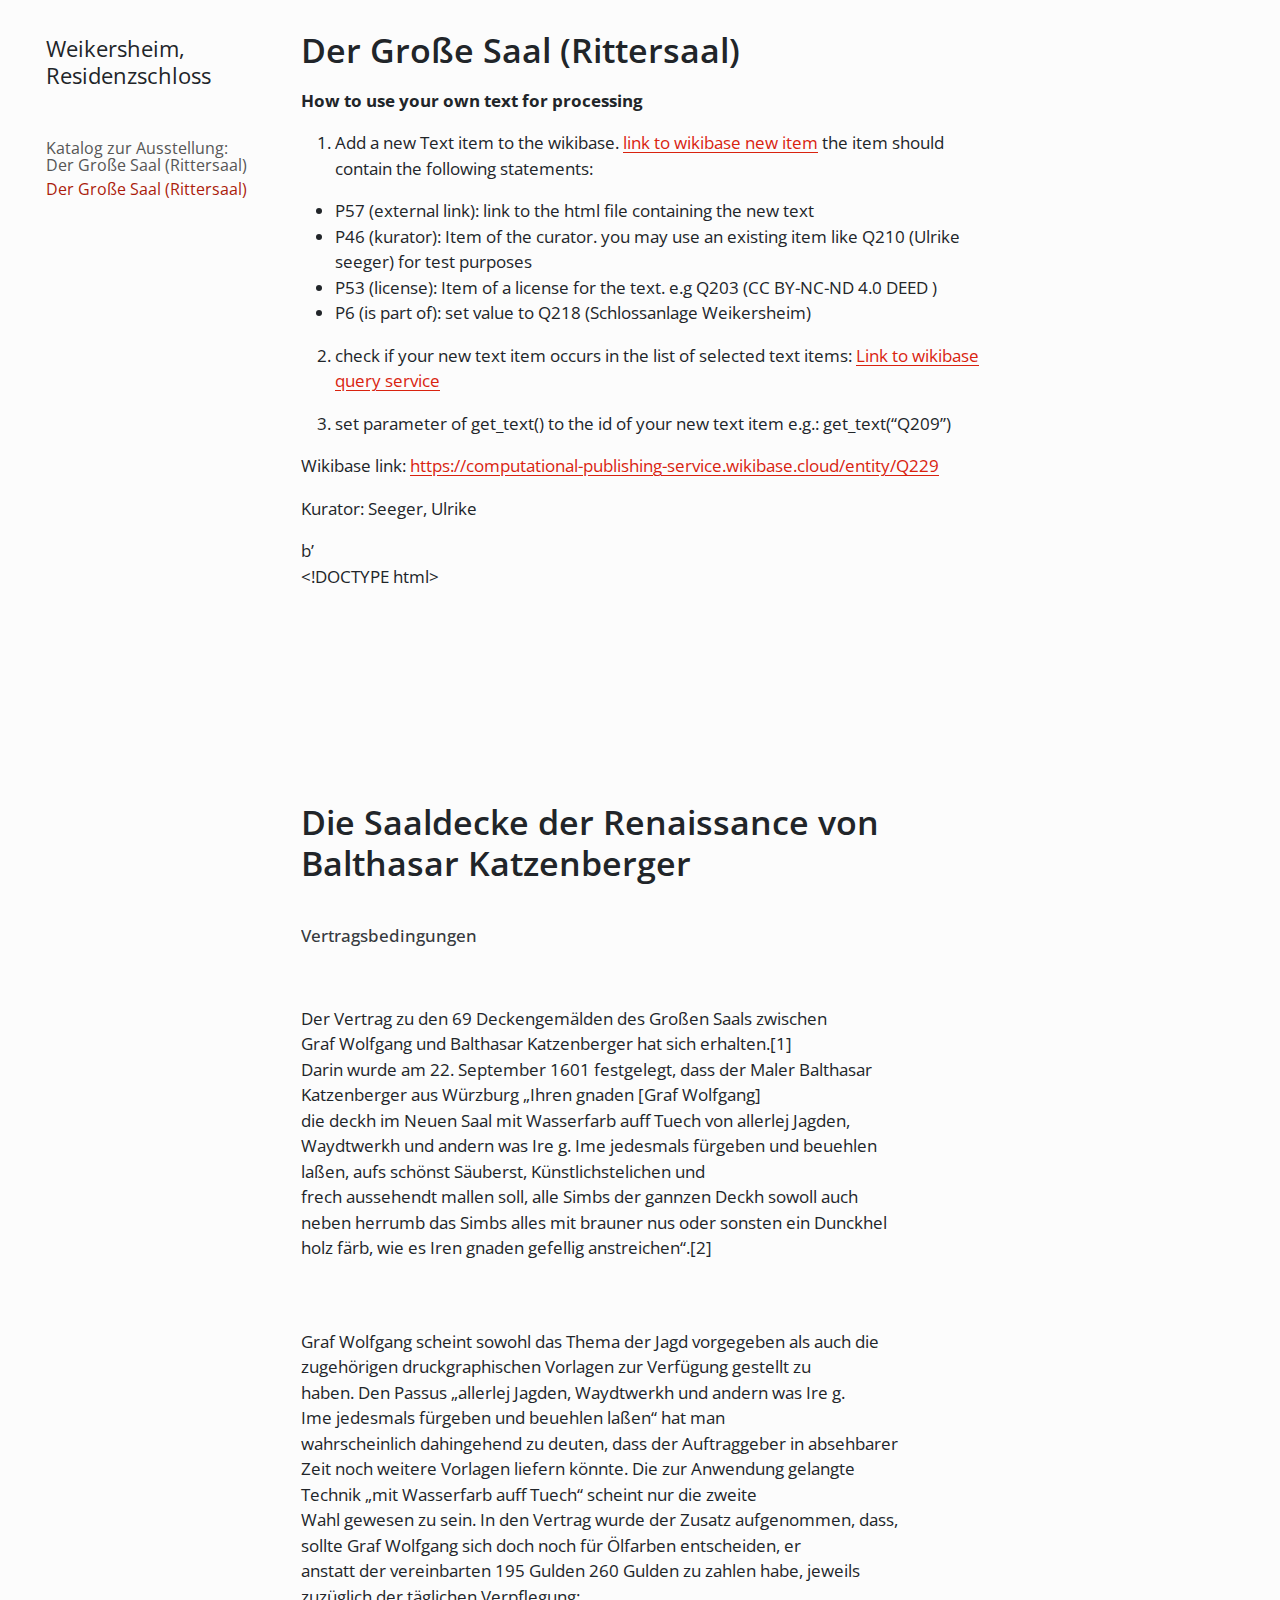
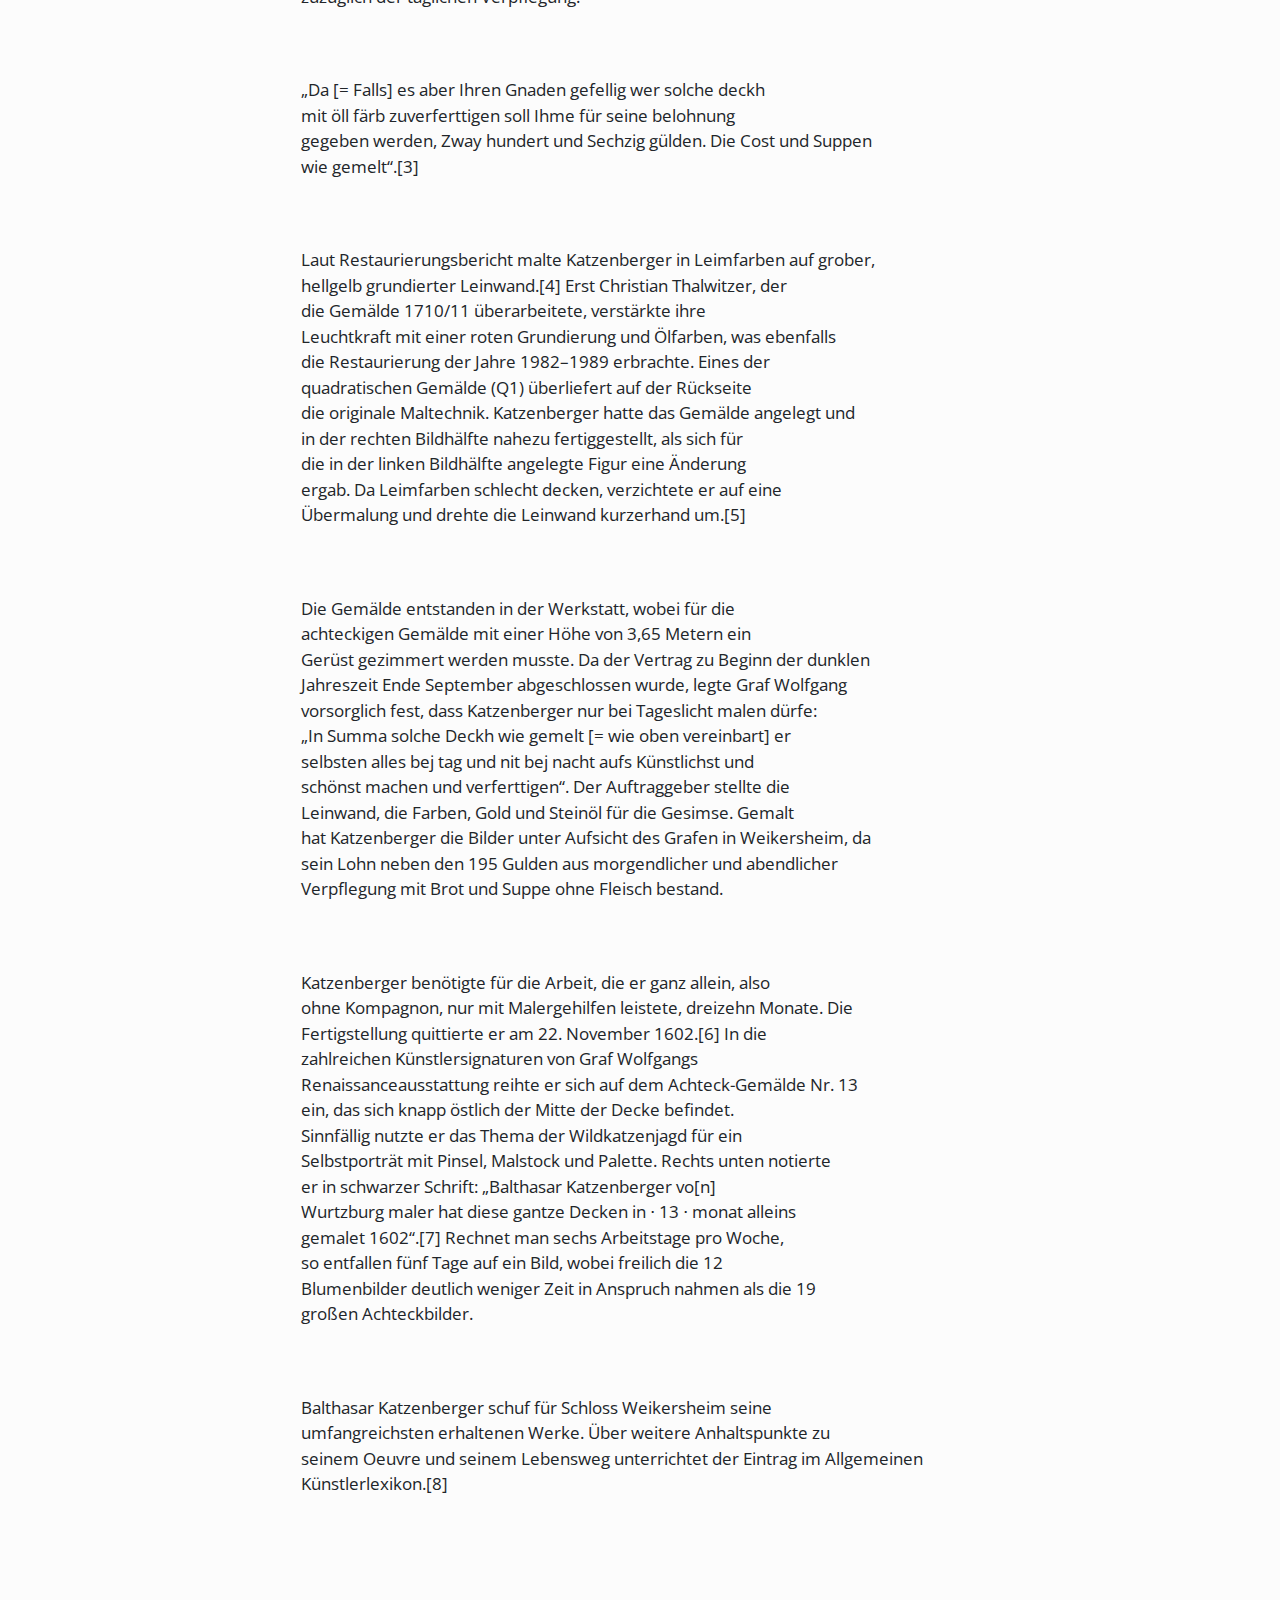
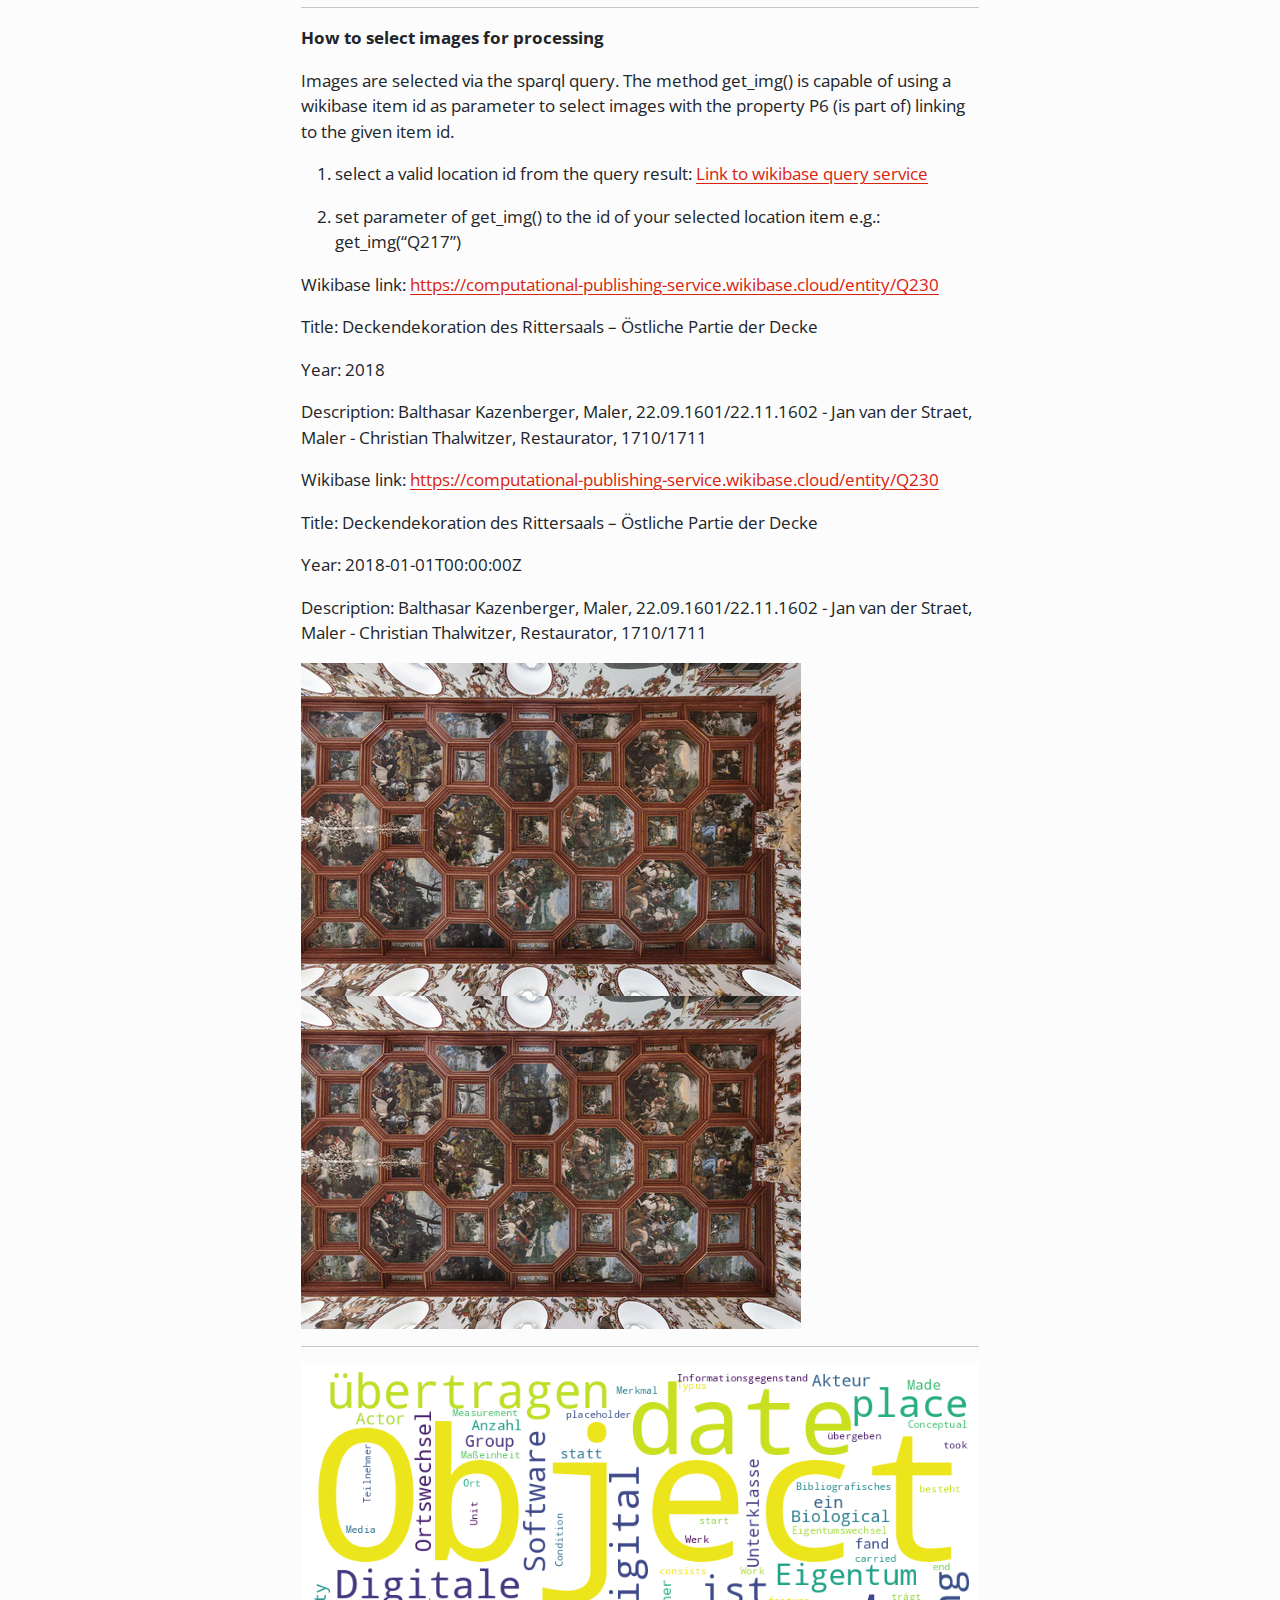
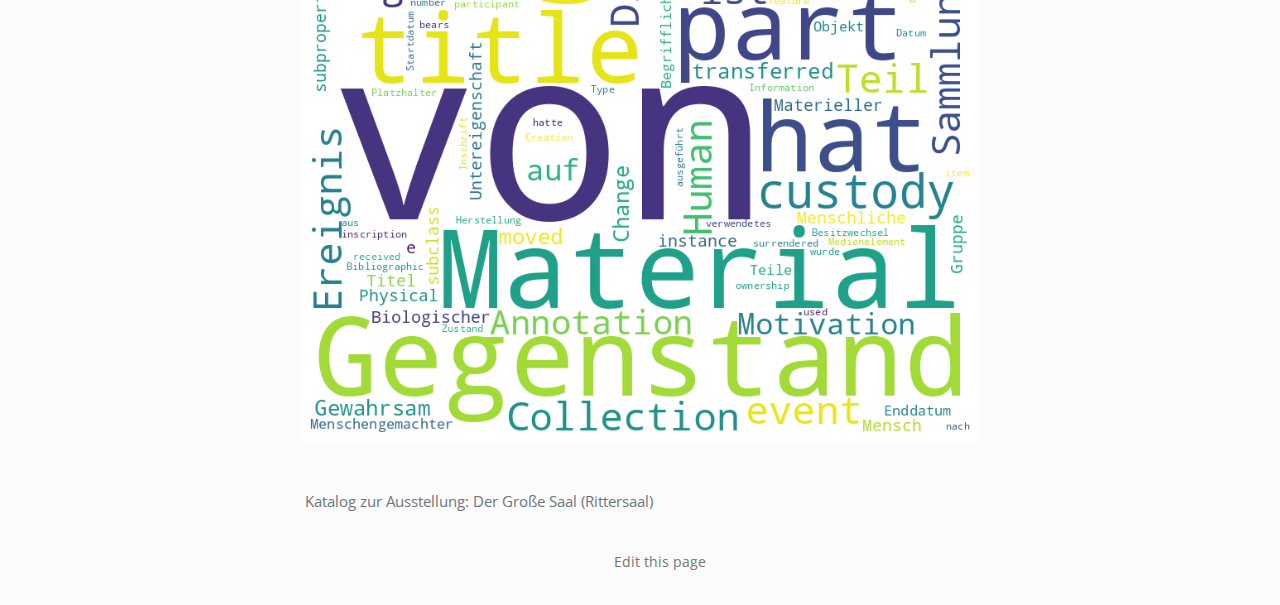
==== commit d8b25fdb: "added The Renaissance Hall Ceiling" ====
--- a/docs/section.html
+++ b/docs/section.html
@@ -191,131 +191,63 @@
 <li><p>check if your new text item occurs in the list of selected text items: <a href="https://computational-publishing-service.wikibase.cloud/query/#PREFIX%20cps%3A%20%3Chttps%3A%2F%2Fcomputational-publishing-service.wikibase.cloud%2Fentity%2F%3E%0APREFIX%20cpss%3A%20%3Chttps%3A%2F%2Fcomputational-publishing-service.wikibase.cloud%2Fentity%2Fstatement%2F%3E%0APREFIX%20cpsv%3A%20%3Chttps%3A%2F%2Fcomputational-publishing-service.wikibase.cloud%2Fvalue%2F%3E%0APREFIX%20cpspt%3A%20%3Chttps%3A%2F%2Fcomputational-publishing-service.wikibase.cloud%2Fprop%2Fdirect%2F%3E%0APREFIX%20cpsp%3A%20%3Chttps%3A%2F%2Fcomputational-publishing-service.wikibase.cloud%2Fprop%2F%3E%0APREFIX%20cpsps%3A%20%3Chttps%3A%2F%2Fcomputational-publishing-service.wikibase.cloud%2Fprop%2Fstatement%2F%3E%0APREFIX%20cpspq%3A%20%3Chttps%3A%2F%2Fcomputational-publishing-service.wikibase.cloud%2Fprop%2Fqualifier%2F%3E%0A%0ASELECT%20%3FtextItem%20%3FkuratorLabel%20%3FtextUrl%0AWHERE%0A%7B%0A%20%20%3FtextItem%20cpsp%3AP46%20%3FkuratorStatement.%20%0A%20%20%3FkuratorStatement%20cpsps%3AP46%20%3FkuratorItem.%20%0A%20%20%3FkuratorItem%20rdfs%3Alabel%20%3FkuratorLabel.%0A%20%20%3FtextItem%20cpsp%3AP57%20%3Furlstatement.%20%0A%20%20%3Furlstatement%20cpsps%3AP57%20%3FtextUrl.%20%0A%7D">Link to wikibase query service</a></p></li>
 <li><p>set parameter of get_text() to the id of your new text item e.g.: get_text(“Q209”)</p></li>
 </ol>
-<p>Wikibase link: <a href="https://computational-publishing-service.wikibase.cloud/entity/Q209">https://computational-publishing-service.wikibase.cloud/entity/Q209</a></p>
+<p>Wikibase link: <a href="https://computational-publishing-service.wikibase.cloud/entity/Q229">https://computational-publishing-service.wikibase.cloud/entity/Q229</a></p>
 <p>Kurator: Seeger, Ulrike</p>
-
+b’<!-- Die Saaldecke der Renaissance von Balthasar Katzenberger --><br>&lt;!DOCTYPE html&gt;<br>
+
+<br>
 <meta charset="utf-8">
+<br>
 <meta content="text">
+<br>
 <meta name="viewport" content="width=device-width, initial-scale=1.0">
-
-
-
+<br>
+
+<br>
+
+<br>
+
+<br>
 <h1>
-Bau-, Ausstattungs- und Funktionsgeschichte
+Die Saaldecke der Renaissance von Balthasar Katzenberger
 </h1>
+<br>
+<h6 class="anchored">
+Vertragsbedingungen
+</h6>
+<br>
 <p>
-Die hervorragend erhaltene wandfeste Ausstattung des Großen Saals, der 1639 als „großer Saahl“ [1] geführt wurde und seinen heute geläufigen Namen Rittersaal erst im Nachhinein erhielt, datiert aus den Jahren 1601 bis 1605. Am Beginn stand den Quellen zufolge der monumentale Saalkamin. Der Vertrag mit dem Bildhauer Michael Juncker aus Miltenberg datiert vom 7. September 1601.[2] Im November 1601 wurden mit Balthasar Katzenberger die Deckengemälde verdingt, der die Arbeiten 13 Monate später Anno 1602 abschloss.[3] 1603 signierte und datierte der Kalkschneider Gerhard Schmidt das Portal an der inneren Ostseite.[4] Die Jahreszahl 1605 zusammen mit den Initialen CL für den Kalkschneider Christoph Limmerich über der Tür zum Altan markieren den Abschluss der Arbeiten.[5]
+<br> Der Vertrag zu den 69 Deckengemälden des Großen Saals zwischen<br> Graf Wolfgang und Balthasar Katzenberger hat sich erhalten.[1]<br> Darin wurde am 22. September 1601 festgelegt, dass der Maler Balthasar<br> Katzenberger aus Würzburg „Ihren gnaden [Graf Wolfgang]<br> die deckh im Neuen Saal mit Wasserfarb auff Tuech von allerlej Jagden,<br> Waydtwerkh und andern was Ire g. Ime jedesmals fürgeben und beuehlen<br> laßen, aufs schönst Säuberst, Künstlichstelichen und<br> frech aussehendt mallen soll, alle Simbs der gannzen Deckh sowoll auch<br> neben herrumb das Simbs alles mit brauner nus oder sonsten ein Dunckhel<br> holz färb, wie es Iren gnaden gefellig anstreichen“.[2]<br>
 </p>
+<br>
 <p>
-Seit 1710/11 wurde der Saal unter Graf Carl Ludwig behutsam dem barocken Zeitgeschmack angepasst und inhaltlich vom Jagd- zum gräflichen Rittersaal umgedeutet. Christian Thalwitzer hatte Balthasar Katzenbergers Deckengemälde „im großen Saal [zu] übermahlen, genau durch[zu]gehen und wo es Schaden genommen, mit allem Fleyß“ auszubessern.[6] Bei dieser Gelegenheit versah er die Gemälderahmen und die dazwischenliegenden Stuckrippen mit der bis heute gültigen roten Marmorierung.[7] An den Wänden wurden die Roll- und Beschlagwerkkartuschen der Schmuckzone ebenfalls rot marmoriert und an Kamin und Innenportal die rot marmorierten Schattenrahmen hinzugefügt.
+<br> Graf Wolfgang scheint sowohl das Thema der Jagd vorgegeben als auch die<br> zugehörigen druckgraphischen Vorlagen zur Verfügung gestellt zu<br> haben. Den Passus „allerlej Jagden, Waydtwerkh und andern was Ire g.<br> Ime jedesmals fürgeben und beuehlen laßen“ hat man<br> wahrscheinlich dahingehend zu deuten, dass der Auftraggeber in absehbarer<br> Zeit noch weitere Vorlagen liefern könnte. Die zur Anwendung gelangte<br> Technik „mit Wasserfarb auff Tuech“ scheint nur die zweite<br> Wahl gewesen zu sein. In den Vertrag wurde der Zusatz aufgenommen, dass,<br> sollte Graf Wolfgang sich doch noch für Ölfarben entscheiden, er<br> anstatt der vereinbarten 195 Gulden 260 Gulden zu zahlen habe, jeweils<br> zuzüglich der täglichen Verpflegung:<br>
 </p>
+<br>
 <p>
-In einem zweiten Schritt wurde der Sockel ringsum mit rot marmorierten Lambris versehen, die Christian Thalwitzer im Rechnungsjahr 1715/16 mit 51 Schloss- und Gartenveduten im Querformat[8] und 27 Orangenbäumen und anderen exotischen Kübelpflanzen im Hochformat bemalte. Die 12 ganzfigurigen Porträts männlicher Vorfahren zum Teil in Ritterrüstung, die dem Rittersaal seinen heutigen Namen gaben, schuf bereits 1710 Peter Franz Tassaert aus Rothenburg.[9]
+<br> „Da [= Falls] es aber Ihren Gnaden gefellig wer solche deckh<br> mit öll färb zuverferttigen soll Ihme für seine belohnung<br> gegeben werden, Zway hundert und Sechzig gülden. Die Cost und Suppen<br> wie gemelt“.[3]<br>
 </p>
-<h2 class="anchored">
-<strong>Beschreibung des Raumes</strong>
-</h2>
+<br>
 <p>
-Der 36,4 Meter lange, 11,7 Meter breite und 8,25 Meter hohe Saal[10] wird durch hohe segmentbogenförmige Fensternischen gegliedert, deren Achsen von großen Okuli weitergeführt werden. Im Gegenzug zu dieser Vertikalen beschränkt sich der reiche Stuckdekor friesartig auf die obere Wandzone, die oberhalb eines Gesimses auf der Höhe des oberen Drittels der Fenster beginnt. Dadurch, dass sich die Stuckdekoration in das obere Drittel der Fensterlaibungen hineinzieht, erwecken sie den Eindruck hoheitsvoll gestelzter Bögen.[11]
+<br> Laut Restaurierungsbericht malte Katzenberger in Leimfarben auf grober,<br> hellgelb grundierter Leinwand.[4] Erst Christian Thalwitzer, der<br> die Gemälde 1710/11 überarbeitete, verstärkte ihre<br> Leuchtkraft mit einer roten Grundierung und Ölfarben, was ebenfalls<br> die Restaurierung der Jahre 1982–1989 erbrachte. Eines der<br> quadratischen Gemälde (Q1) überliefert auf der Rückseite<br> die originale Maltechnik. Katzenberger hatte das Gemälde angelegt und<br> in der rechten Bildhälfte nahezu fertiggestellt, als sich für<br> die in der linken Bildhälfte angelegte Figur eine Änderung<br> ergab. Da Leimfarben schlecht decken, verzichtete er auf eine<br> Übermalung und drehte die Leinwand kurzerhand um.[5]<br>
 </p>
+<br>
 <p>
-An der Westwand, neben der im ersten Joch der Hofseite der Saal über die Wendeltreppe betreten wird, erhebt sich ein monumentaler Kamin. Mit Kaminöffnung, Attikafeld und rundbogigem Auszug umfasst er drei Zonen, von denen Attika und Auszug in der Höhe der stuckierten Wandzone des Saals entsprechen. An der Ostwand, wo man den Saal Richtung Tafelstube verlässt, befindet sich ein prächtiges, 1603 datiertes stuckiertes Innenportal des Kalkschneiders Gerhard Schmidt.[12] Darüber verläuft, teilweise hinter dem Attikarelief, eine Empore beispielsweise für Musiker.
+<br> Die Gemälde entstanden in der Werkstatt, wobei für die<br> achteckigen Gemälde mit einer Höhe von 3,65 Metern ein<br> Gerüst gezimmert werden musste. Da der Vertrag zu Beginn der dunklen<br> Jahreszeit Ende September abgeschlossen wurde, legte Graf Wolfgang<br> vorsorglich fest, dass Katzenberger nur bei Tageslicht malen dürfe:<br> „In Summa solche Deckh wie gemelt [= wie oben vereinbart] er<br> selbsten alles bej tag und nit bej nacht aufs Künstlichst und<br> schönst machen und verferttigen“. Der Auftraggeber stellte die<br> Leinwand, die Farben, Gold und Steinöl für die Gesimse. Gemalt<br> hat Katzenberger die Bilder unter Aufsicht des Grafen in Weikersheim, da<br> sein Lohn neben den 195 Gulden aus morgendlicher und abendlicher<br> Verpflegung mit Brot und Suppe ohne Fleisch bestand.<br>
 </p>
+<br>
 <p>
-Den Kamin flankieren stuckierte Darstellungen des Grafenpaars Wolfgang II. von Hohenlohe und Magdalena, geborene Prinzessin von Nassau-Katzenelnbogen mit ihrer jeweiligen Ahnenprobe.[13] Dem Graf wurde die zeremoniell höherrangige Seite heraldisch rechts des Kamins, der Gräfin die Seite heraldisch links des Kamins zugeteilt. Graf und Gräfin liegen jeweils auf der Seite einander abgewandt und blicken mit aufgestütztem Kopf in den Saal. Aus ihnen heraus wächst in der Art einer Wurzel Jesse die über fünf Generationen geführte Ahnenprobe. Der Graf trägt eine Rüstung mit Waffenrock und stützt seinen Ellenbogen auf einen Helm. Die Gräfin hat zwei Kinder im Arm, von denen das vordere ein Junge ist.
+<br> Katzenberger benötigte für die Arbeit, die er ganz allein, also<br> ohne Kompagnon, nur mit Malergehilfen leistete, dreizehn Monate. Die<br> Fertigstellung quittierte er am 22. November 1602.[6] In die<br> zahlreichen Künstlersignaturen von Graf Wolfgangs<br> Renaissanceausstattung reihte er sich auf dem Achteck-Gemälde Nr. 13<br> ein, das sich knapp östlich der Mitte der Decke befindet.<br> Sinnfällig nutzte er das Thema der Wildkatzenjagd für ein<br> Selbstporträt mit Pinsel, Malstock und Palette. Rechts unten notierte<br> er in schwarzer Schrift: „Balthasar Katzenberger vo[n]<br> Wurtzburg maler hat diese gantze Decken in ⋅ 13 ⋅ monat alleins<br> gemalet 1602“.[7] Rechnet man sechs Arbeitstage pro Woche,<br> so entfallen fünf Tage auf ein Bild, wobei freilich die 12<br> Blumenbilder deutlich weniger Zeit in Anspruch nahmen als die 19<br> großen Achteckbilder.<br>
 </p>
+<br>
 <p>
-An den beiden Längsseiten nimmt die stuckierte Schmuckzone weit vorkragende, gleichfalls stuckierte Wandskulpturen wilder Tiere auf. Sie beziehen sich einerseits auf das Programm der Decke, das der höfischen Jagd in all ihren Ausformungen gewidmet ist. Andererseits sind sie auf die Kaminwand ausgerichtet, die mit ihren nachstehend zu erläuternden Bildthemen als Stellvertreter des Grafen, seiner konfessionellen Einstellung und seiner dynastischen Herkunft konzipiert ist. Zusammen mit einer gemalten Darstellung des lyraspielenden Orpheus an der Decke erlauben die Tiere in ihrer Ausrichtung auf den Kamin die Identifikation des Grafen mit Orpheus als Sinnbild des guten Herrschers. Diese hier erstmals entwickelte Deutung wird unten im Abschnitt „Programm und Synthese der Saalausstattung der Renaissance“ vorgetagen.
+<br> Balthasar Katzenberger schuf für Schloss Weikersheim seine<br> umfangreichsten erhaltenen Werke. Über weitere Anhaltspunkte zu<br> seinem Oeuvre und seinem Lebensweg unterrichtet der Eintrag im Allgemeinen<br> Künstlerlexikon.[8]<br>
 </p>
-<h2 class="anchored">
-Kamin und Innenportal
-</h2>
-<p>
-Der Kamin aus Andernacher Tuffstein von Michael Juncker und seinen Söhnen Hans und Zacharias aus Miltenberg präsentiert im Hauptrelief als zentrales Motiv die persönliche Devise des Grafen Wolfgang. Die Entschlüsselung der im Vertrag vom September 1601 vereinbarten „ihrer gnaden Diviso“[14] gelang erst vor wenigen Jahren Jürgen Kniep.[15] Dargestellt ist ein antikisch gekleideter Krieger, umgeben von den Symbolen der Kardinal- und theologischen Tugenden. Die Devise „Gott gibt Glück“ lässt den reformatorischen Glauben des Grafen Wolfgang ebenso erkennen wie die Betonung der Liebe (Herz in der linken Hand des Kriegers) und des Buches, aus dem die Schlange ihre Weisheit bezieht. Im Sinne der protestantischen Rechtfertigungslehre oblag es nicht dem Klerus, sondern allein Gott, dem Menschen Gnade angedeihen zu lassen.
-</p>
-<p>
-Als räumliches Gegenstück zum skulptierten Kamin entstand 1603 in einem Paragone der Techniken und Materialien das monumentale, aus Stuck gefertigte Innenportal an der Ostseite. Sein Aufbau ist wie der Kamin dreizonig mit rundbogiger Öffnung, Attikarelief und Auszug. Der Kalkschneider Gerhard Schmidt, der das Portal selbstbewusst mit seinen Initialen signiert hat, hat in der Türkenschlacht des Hauptreliefs mit extrem hinterschnittenen Pferde- und Soldatenleibern den moderater skulptierten Steinkamin an Kunstfertigkeit übertroffen. Einen Höhepunkt der Stuckateurskunst der Zeit bildet der vollplastisch gearbeitete heilige Georg auf seinem zum Sprung über den Drachen ansetzenden Pferd.
-</p>
-<p>
-Das Portal ist inhaltlich auf den ältesten Sohn des Grafen Wolfgang, Georg Friedrich, zu beziehen, der im Rang eines Obristen des Fränkischen Reichskreises und auch der kaiserlichen Armee im Langen Türkenkrieg (1593–1606) kämpfte.[16] Als einer seiner größten Erfolge gilt die versuchte Einnahme der Festung Gran (Eszergom) im Jahr 1594, an der er als kaiserlicher Obrist beteiligt war.[17] Die Festung, vor der sich auf dem Relief das Schlachtengetümmel abspielt, stellt in der Tat Eszergom da, was an der Höhenlage und der Zweiturmfassade der Kathedrale zu erkennen ist.[18] Der das Portal bekrönende heilige Georg als Drachentöter mit Lanze und zugleich Namenspatron des Erbprinzen sowie Patron der Stadtkirche wäre im Sinne des Protestantismus als tugendhafter Bezwinger des Bösen zu deuten.[19] Mit der Thematik des Langen Türkenkriegs bereitete das Portal auf die dahinterliegende Tafelstube vor, für deren Decke Balthasar Katzenberger 12 große Belagerungsszenen auf Leinwand malte.
-</p>
-<p>
-Das Portal von 1603 war aber nicht nur heroisch gestimmt. In den Zwickeln lagern Putti, die als Mahnung an die Endlichkeit des Lebens dem Betrachter ein Stundenglas, eine Sense und einen Schlüssel – vielleicht ins Himmelreich – vor Augen halten.
-</p>
-<h2 class="anchored">
-Das Mobiliar
-</h2>
-<p>
-Die renaissancezeitliche Ausstattung des Saals mit Mobilien geht aus einem 1625–1627 aufgenommenen Inventar hervor.[20] Die als erstes genannten „Ein und zwanzig Stuck goldt uf Leder tappezerey“ dürften als goldgeprägte Ledertapeten die Trumeaus zwischen den Fenstern geziert haben. Ledertapeten waren kostbar, was sich in ihrer erstplatzierten Nennung niederschlug.[21] An Stellmöbeln beinhaltete der Saal „Zwo lange Tafel“ und „Ein und dreissig von goldt uff Lederne Sessel“. Die Wände schmückten zusätzlich zu den Ledertapeten „Sechzehn gemahlte Tafeln“, also im Sujet nicht näher charakterisierte Gemälde. Die Beleuchtung erfolgte über „Acht große hülzerne Lichter, gemahlt“.
-</p>
-<p>
-Vier Gemälde wurden zusätzlich zu den sechzehn aufgeführt, da sie vermutlich im Vorgängerinventar des Grafen Wolfgang, das dem Inventar als Vorlage diente, noch nicht enthalten waren. Sie stellten „Kaiser Matthie und der Kayserin / Item Meines Gnd. Herrn und gnl. Frawen Abcontrafehung“ dar. Kaiser Matthias regierte in den Jahren 1612–1619, seine Gemahlin Anna von Österreich-Tirol starb 1618. Die Gemälde stammten demnach aus der Zeit des Grafen Georg Friedrich von Hohenlohe-Weikersheim, der mit Eva von Waldstein verheiratet war.
-</p>
-<p>
-[1] HZAN La 130 Bü 152, Schadensinventar von 1639. Die Kenntnis und die Transkription dieser Archivalie verdankt die Autorin Frieder Leipold.
-</p>
-<p>
-[2] Der erhaltene Vertrag (HZAN We 50 D6) in Transkription bei Freeden, Kamin, 1950, S. 144–145. Bezahlt wurde Juncker im Oktober 1602.
-</p>
-<p>
-[3] Poser, Deckenbilder, 1980, S. 160–161.
-</p>
-<p>
-[4] Merten, Weikersheim, o. J., S. 44. Drös, Inschriften Mergentheim, 2002, S. 244. Zum Oeuvre und Lebensweg des Kalkschneiders Gerhard Schmidt: Kreder, Hellenstein, 2005/2006; Rinn-Kupka, Stuck, 2018, S. 126–129; Lange, ‚welsche Kamin‘, 2019.
-</p>
-<p>
-[5] Merten, Weikersheim, o. J., S. 44. Drös, Inschriften Mergentheim, 2002, S. 254.
-</p>
-<p>
-[6] Fandrey, Weikersheim, 2010, S. 55.
-</p>
-<p>
-[7] Dieser Befund kam bei der Restaurierung der Jahre 1995–1997 zutage. Für zahlreiche Informationen und die Übermittlung des Abschlussberichts vom 05.03.1998 dankt die Autorin Herrn Dipl.-Ing. Erik Reinhold, Staatliches Hochbauamt Heilbronn.
-</p>
-<p>
-[8] Die Vedute des Carlsberg bei Weikersheim kam erst 1747 im Zusammenhang mit der damals aufgestellten Kunstuhr hinzu, doch dürfte sie eine ältere Vedute am Fensterpfeiler hinter der Uhr ersetzt haben.
-</p>
-<p>
-[9] Valentin, Malerische Lebensläufe, 2019, Anm. 11. Zu Tassaert liegt ein Lebenslauf mit Werkverzeichnis vor: Schnurrer, Tassaert, 2014.
-</p>
-<p>
-[10] Die genauen Maße gibt Walther-Gerd Fleck (Weyer, Georg Stegle, 2017, S. 52).
-</p>
-<p>
-[11] Vgl. dagegen Gebeßler, Saal Süddeutschland, 1957, S. 49, der die Fensternischen aufgrund ihrer Dekoration als Anräume empfindet.
-</p>
-<p>
-[12] Das Portal wird in der Literatur zu Unrecht als Eingangsportal in den Saal beschrieben (Poser, Deckenbilder, 1980, S. 160; Kniep, Glück, 2005, S. 52 und 59; Käpplinger, Jagd, 2011, S. 73). Es ist jedoch nach innen gerichtet, führt also von innen nach außen. Außerdem folgt in der Wegeführung eines Renaissanceschlosses die Tafelstube auf den Rittersaal. Auch der Betrachterstandpunkt der Deckengemälde ist mit dem Rücken zum Kamin so ausgerichtet, dass man die Bilder vom Kamin kommend, Richtung Tafelstube gehend bewundert.
-</p>
-<p>
-[13] Zu den Ahnenproben: Drös, Inschriften Mergentheim, 2002, S. 255–261. Außerdem Kniep, Glück, 2005, S. 48–52.
-</p>
-<p>
-[14] Freeden, Kamin, 1950, S. 144.
-</p>
-<p>
-[15] Kniep, Glück, 2005, S. 57–74. Weiterführende Gedanken und Literatur zur Bildhauerfamilie Juncker liefert: Lange, ‚welsche Kamin‘, 2019.
-</p>
-<p>
-[16] Kniep, Glück, 2005, S. 52–57. Außerdem Findbuch HZAN La 130 Bü 102 (Bestallung zum Obristen des Fränkischen Reichskreises, 1598) und La 130 Bü 108 (Teilnahme als kaiserlicher Obrist am Feldzug gegen die Türken 1603).
-</p>
-<p>
-[17] Trentin-Meyer, Georg Friedrich von Hohenlohe, 2019, S. 90. Vgl. Niederkorn, Langer Türkenkrieg, 1993, S. 11.
-</p>
-<p>
-[18] Außerdem als Beleg die Darstellung in: Ortelius, Chronologia, 1602, Tf. „Wahre Contrafactur der Belagerung Gran, sampt der Schlacht so dabei geschehen, den 3. Augusti. Anno 1595“. Ortelius wählte für seine Illustration die erfolgreiche Belagerung und Schlacht von 1595. Die Belagerung von 1594 war für die Kaiserlichen noch nicht erfolgreich.
-</p>
-<p>
-[19] Kniep, Glück, 2005, S. 56.
-</p>
-<p>
-[20] Auszüge des Inventars stellte freundlicherweise Dinah Rottschäfer der Autorin zur Verfügung.
-</p>
-<p>
-[21] Bei dem von Käpplinger, Auf’s Schönste, 2019, S. 189 mit Anm. 3 genannten Inventar von 1634 handelt es sich um einen Schadensbericht, in dem die Ledertapeten verkürzt als „tappezereien von gold“ bezeichnet wurden, was Käpplinger in Unkenntnis des Vorgängerinventars als textile Wandbespannungen deutete.
-</p>
-
-
+<br>
+
+<br>
+
+<p><br></p>
 <hr>
 <p><strong>How to select images for processing</strong></p>
 <p>Images are selected via the sparql query. The method get_img() is capable of using a wikibase item id as parameter to select images with the property P6 (is part of) linking to the given item id.</p>
@@ -323,63 +255,15 @@
 <li><p>select a valid location id from the query result: <a href="https://computational-publishing-service.wikibase.cloud/query/#PREFIX%20cps%3A%20%3Chttps%3A%2F%2Fcomputational-publishing-service.wikibase.cloud%2Fentity%2F%3E%0APREFIX%20cpss%3A%20%3Chttps%3A%2F%2Fcomputational-publishing-service.wikibase.cloud%2Fentity%2Fstatement%2F%3E%0APREFIX%20cpsv%3A%20%3Chttps%3A%2F%2Fcomputational-publishing-service.wikibase.cloud%2Fvalue%2F%3E%0APREFIX%20cpspt%3A%20%3Chttps%3A%2F%2Fcomputational-publishing-service.wikibase.cloud%2Fprop%2Fdirect%2F%3E%0APREFIX%20cpsp%3A%20%3Chttps%3A%2F%2Fcomputational-publishing-service.wikibase.cloud%2Fprop%2F%3E%0APREFIX%20cpsps%3A%20%3Chttps%3A%2F%2Fcomputational-publishing-service.wikibase.cloud%2Fprop%2Fstatement%2F%3E%0APREFIX%20cpspq%3A%20%3Chttps%3A%2F%2Fcomputational-publishing-service.wikibase.cloud%2Fprop%2Fqualifier%2F%3E%0A%0ASELECT%20DISTINCT%20%3FpartOfItem%20%3FpartOfItemLabel%0AWHERE%0A%7B%0A%20%20%3FimgItem%20cpsp%3AP107%20%3FurlStatement.%20%0A%20%20%3FurlStatement%20cpsps%3AP107%20%3FimgUrl.%20%0A%20%20%3FimgItem%20cpsp%3AP60%20%3FdateStatement.%20%0A%20%20%3FdateStatement%20cpsps%3AP60%20%3FpublishDate.%20%0A%20%20%3FimgItem%20cpsp%3AP6%20%3FpartOfStatement.%0A%20%20%3FpartOfStatement%20cpsps%3AP6%20%3FpartOfItem.%0A%20%20SERVICE%20wikibase%3Alabel%20%7B%0A%20%20%20%20%20%20bd%3AserviceParam%20wikibase%3Alanguage%20%22de%2Cen%22.%0A%20%20%20%20%20%20%3FpartOfItem%20rdfs%3Alabel%20%3FpartOfItemLabel.%0A%20%20%20%20%20%20%3FpartOfItem%20schema%3Adescription%20%3FpartOfItemDescr.%0A%20%20%20%20%7D%0A%7D%20GROUP%20BY%20%3FpartOfItem%20%3FpartOfItemLabel">Link to wikibase query service</a></p></li>
 <li><p>set parameter of get_img() to the id of your selected location item e.g.: get_img(“Q217”)</p></li>
 </ol>
-<p>Wikibase link: <a href="https://computational-publishing-service.wikibase.cloud/entity/Q212">https://computational-publishing-service.wikibase.cloud/entity/Q212</a></p>
-<p>Title: Rittersaal &amp; Raum 72 – nach Westen</p>
+<p>Wikibase link: <a href="https://computational-publishing-service.wikibase.cloud/entity/Q230">https://computational-publishing-service.wikibase.cloud/entity/Q230</a></p>
+<p>Title: Deckendekoration des Rittersaals – Östliche Partie der Decke</p>
 <p>Year: 2018</p>
-<p>Description: Teil von: Schloss Weikersheim SaalbauWolfgang Beringer, Baumeister &amp; Steinmetz - Georg Stegle, Baumeister - Entwurf: Georges Robin, Architekt - Elias Gunzenhäuser, Zimmermann - Weikersheim, Marktplatz 11 - ab 1595</p>
-<p>Wikibase link: <a href="https://computational-publishing-service.wikibase.cloud/entity/Q213">https://computational-publishing-service.wikibase.cloud/entity/Q213</a></p>
-<p>Title: Löwenpaar – Gesamtansicht</p>
-<p>Year: 2018</p>
-<p>Description: Gerhardt Schmidt, Bildhauer - Mitarbeit: Christoph Limmerich, Bildhauer - Mitarbeit: Caspar Dieterich, Fassmaler - Weikersheim, Schloss Weikersheim, Rittersaal &amp; Raum 72 - Vollendung: 1605 - 1747</p>
-<p>Wikibase link: <a href="https://computational-publishing-service.wikibase.cloud/entity/Q214">https://computational-publishing-service.wikibase.cloud/entity/Q214</a></p>
-<p>Title: Bär – Gesamtansicht</p>
-<p>Year: 2018</p>
-<p>Description: Gerhardt Schmidt, Bildhauer - Mitarbeit: Christoph Limmerich, Bildhauer - Mitarbeit: Caspar Dieterich, Fassmaler - Weikersheim, Schloss Weikersheim, Rittersaal &amp; Raum 72 - Vollendung: 1605 - 1747</p>
-<p>Wikibase link: <a href="https://computational-publishing-service.wikibase.cloud/entity/Q215">https://computational-publishing-service.wikibase.cloud/entity/Q215</a></p>
-<p>Title: Hirschpaare – Gesamtansicht</p>
-<p>Year: 2018</p>
-<p>Description: Gerhardt Schmidt, Bildhauer - Mitarbeit: Christoph Limmerich, Bildhauer - Mitarbeit: Caspar Dieterich, Fassmaler - Weikersheim, Schloss Weikersheim, Rittersaal &amp; Raum 72 - Vollendung: 1605 - 1747</p>
-<p>Wikibase link: <a href="https://computational-publishing-service.wikibase.cloud/entity/Q216">https://computational-publishing-service.wikibase.cloud/entity/Q216</a></p>
-<p>Title: Affe – Gesamtansicht</p>
-<p>Year: 2018</p>
-<p>Description: Gerhardt Schmidt, Bildhauer - Mitarbeit: Christoph Limmerich, Bildhauer - Mitarbeit: Caspar Dieterich, Fassmaler - Weikersheim, Schloss Weikersheim, Rittersaal &amp; Raum 72 - Vollendung: 1605 - 1747</p>
-<p>Wikibase link: <a href="https://computational-publishing-service.wikibase.cloud/entity/Q200">https://computational-publishing-service.wikibase.cloud/entity/Q200</a></p>
-<p>Title: Rittersaal &amp; Raum 72 – nach Osten</p>
+<p>Description: Balthasar Kazenberger, Maler, 22.09.1601/22.11.1602 - Jan van der Straet, Maler - Christian Thalwitzer, Restaurator, 1710/1711</p>
+<p>Wikibase link: <a href="https://computational-publishing-service.wikibase.cloud/entity/Q230">https://computational-publishing-service.wikibase.cloud/entity/Q230</a></p>
+<p>Title: Deckendekoration des Rittersaals – Östliche Partie der Decke</p>
 <p>Year: 2018-01-01T00:00:00Z</p>
-<p>Description: Teil von: Schloss Weikersheim Saalbau Wolfgang Beringer, Baumeister &amp; Steinmetz - Georg Stegle, Baumeister - Entwurf: Georges Robin, Architekt - Elias Gunzenhäuser, Zimmermann - Weikersheim, Marktplatz 11 - ab 1595</p>
-<p>Wikibase link: <a href="https://computational-publishing-service.wikibase.cloud/entity/Q211">https://computational-publishing-service.wikibase.cloud/entity/Q211</a></p>
-<p>Title: Rittersaal &amp; Raum 72 – nach Osten</p>
-<p>Year: 2018-01-01T00:00:00Z</p>
-<p>Description: Teil von: Schloss Weikersheim SaalbauWolfgang Beringer, Baumeister &amp; Steinmetz - Georg Stegle, Baumeister - Entwurf: Georges Robin, Architekt - Elias Gunzenhäuser, Zimmermann - Weikersheim, Marktplatz 11 - ab 1595</p>
-<p>Wikibase link: <a href="https://computational-publishing-service.wikibase.cloud/entity/Q212">https://computational-publishing-service.wikibase.cloud/entity/Q212</a></p>
-<p>Title: Rittersaal &amp; Raum 72 – nach Westen</p>
-<p>Year: 2018-01-01T00:00:00Z</p>
-<p>Description: Teil von: Schloss Weikersheim SaalbauWolfgang Beringer, Baumeister &amp; Steinmetz - Georg Stegle, Baumeister - Entwurf: Georges Robin, Architekt - Elias Gunzenhäuser, Zimmermann - Weikersheim, Marktplatz 11 - ab 1595</p>
-<p>Wikibase link: <a href="https://computational-publishing-service.wikibase.cloud/entity/Q213">https://computational-publishing-service.wikibase.cloud/entity/Q213</a></p>
-<p>Title: Löwenpaar – Gesamtansicht</p>
-<p>Year: 2018-01-01T00:00:00Z</p>
-<p>Description: Gerhardt Schmidt, Bildhauer - Mitarbeit: Christoph Limmerich, Bildhauer - Mitarbeit: Caspar Dieterich, Fassmaler - Weikersheim, Schloss Weikersheim, Rittersaal &amp; Raum 72 - Vollendung: 1605 - 1747</p>
-<p>Wikibase link: <a href="https://computational-publishing-service.wikibase.cloud/entity/Q214">https://computational-publishing-service.wikibase.cloud/entity/Q214</a></p>
-<p>Title: Bär – Gesamtansicht</p>
-<p>Year: 2018-01-01T00:00:00Z</p>
-<p>Description: Gerhardt Schmidt, Bildhauer - Mitarbeit: Christoph Limmerich, Bildhauer - Mitarbeit: Caspar Dieterich, Fassmaler - Weikersheim, Schloss Weikersheim, Rittersaal &amp; Raum 72 - Vollendung: 1605 - 1747</p>
-<p>Wikibase link: <a href="https://computational-publishing-service.wikibase.cloud/entity/Q215">https://computational-publishing-service.wikibase.cloud/entity/Q215</a></p>
-<p>Title: Hirschpaare – Gesamtansicht</p>
-<p>Year: 2018-01-01T00:00:00Z</p>
-<p>Description: Gerhardt Schmidt, Bildhauer - Mitarbeit: Christoph Limmerich, Bildhauer - Mitarbeit: Caspar Dieterich, Fassmaler - Weikersheim, Schloss Weikersheim, Rittersaal &amp; Raum 72 - Vollendung: 1605 - 1747</p>
-<p>Wikibase link: <a href="https://computational-publishing-service.wikibase.cloud/entity/Q216">https://computational-publishing-service.wikibase.cloud/entity/Q216</a></p>
-<p>Title: Affe – Gesamtansicht</p>
-<p>Year: 2018-01-01T00:00:00Z</p>
-<p>Description: Gerhardt Schmidt, Bildhauer - Mitarbeit: Christoph Limmerich, Bildhauer - Mitarbeit: Caspar Dieterich, Fassmaler - Weikersheim, Schloss Weikersheim, Rittersaal &amp; Raum 72 - Vollendung: 1605 - 1747</p>
-<p>Wikibase link: <a href="https://computational-publishing-service.wikibase.cloud/entity/Q200">https://computational-publishing-service.wikibase.cloud/entity/Q200</a></p>
-<p>Title: Rittersaal &amp; Raum 72 – nach Osten</p>
-<p>Year: 2018</p>
-<p>Description: Teil von: Schloss Weikersheim Saalbau Wolfgang Beringer, Baumeister &amp; Steinmetz - Georg Stegle, Baumeister - Entwurf: Georges Robin, Architekt - Elias Gunzenhäuser, Zimmermann - Weikersheim, Marktplatz 11 - ab 1595</p>
-<p>Wikibase link: <a href="https://computational-publishing-service.wikibase.cloud/entity/Q211">https://computational-publishing-service.wikibase.cloud/entity/Q211</a></p>
-<p>Title: Rittersaal &amp; Raum 72 – nach Osten</p>
-<p>Year: 2018</p>
-<p>Description: Teil von: Schloss Weikersheim SaalbauWolfgang Beringer, Baumeister &amp; Steinmetz - Georg Stegle, Baumeister - Entwurf: Georges Robin, Architekt - Elias Gunzenhäuser, Zimmermann - Weikersheim, Marktplatz 11 - ab 1595</p>
-<p><img src="section_files/figure-html/cell-4-output-2.png" class="img-fluid"> <img src="section_files/figure-html/cell-4-output-3.png" class="img-fluid"> <img src="section_files/figure-html/cell-4-output-4.png" class="img-fluid"> <img src="section_files/figure-html/cell-4-output-5.png" class="img-fluid"> <img src="section_files/figure-html/cell-4-output-6.png" class="img-fluid"> <img src="section_files/figure-html/cell-4-output-7.png" class="img-fluid"> <img src="section_files/figure-html/cell-4-output-8.png" class="img-fluid"> <img src="section_files/figure-html/cell-4-output-9.png" class="img-fluid"> <img src="section_files/figure-html/cell-4-output-10.png" class="img-fluid"> <img src="section_files/figure-html/cell-4-output-11.png" class="img-fluid"> <img src="section_files/figure-html/cell-4-output-12.png" class="img-fluid"> <img src="section_files/figure-html/cell-4-output-13.png" class="img-fluid"> <img src="section_files/figure-html/cell-4-output-14.png" class="img-fluid"> <img src="section_files/figure-html/cell-4-output-15.png" class="img-fluid"></p>
+<p>Description: Balthasar Kazenberger, Maler, 22.09.1601/22.11.1602 - Jan van der Straet, Maler - Christian Thalwitzer, Restaurator, 1710/1711</p>
+<p><img src="section_files/figure-html/cell-4-output-2.png" class="img-fluid"> <img src="section_files/figure-html/cell-4-output-3.png" class="img-fluid"></p>
 <hr>
 <p><img src="section_files/figure-html/cell-5-output-1.png" class="img-fluid"></p>
 
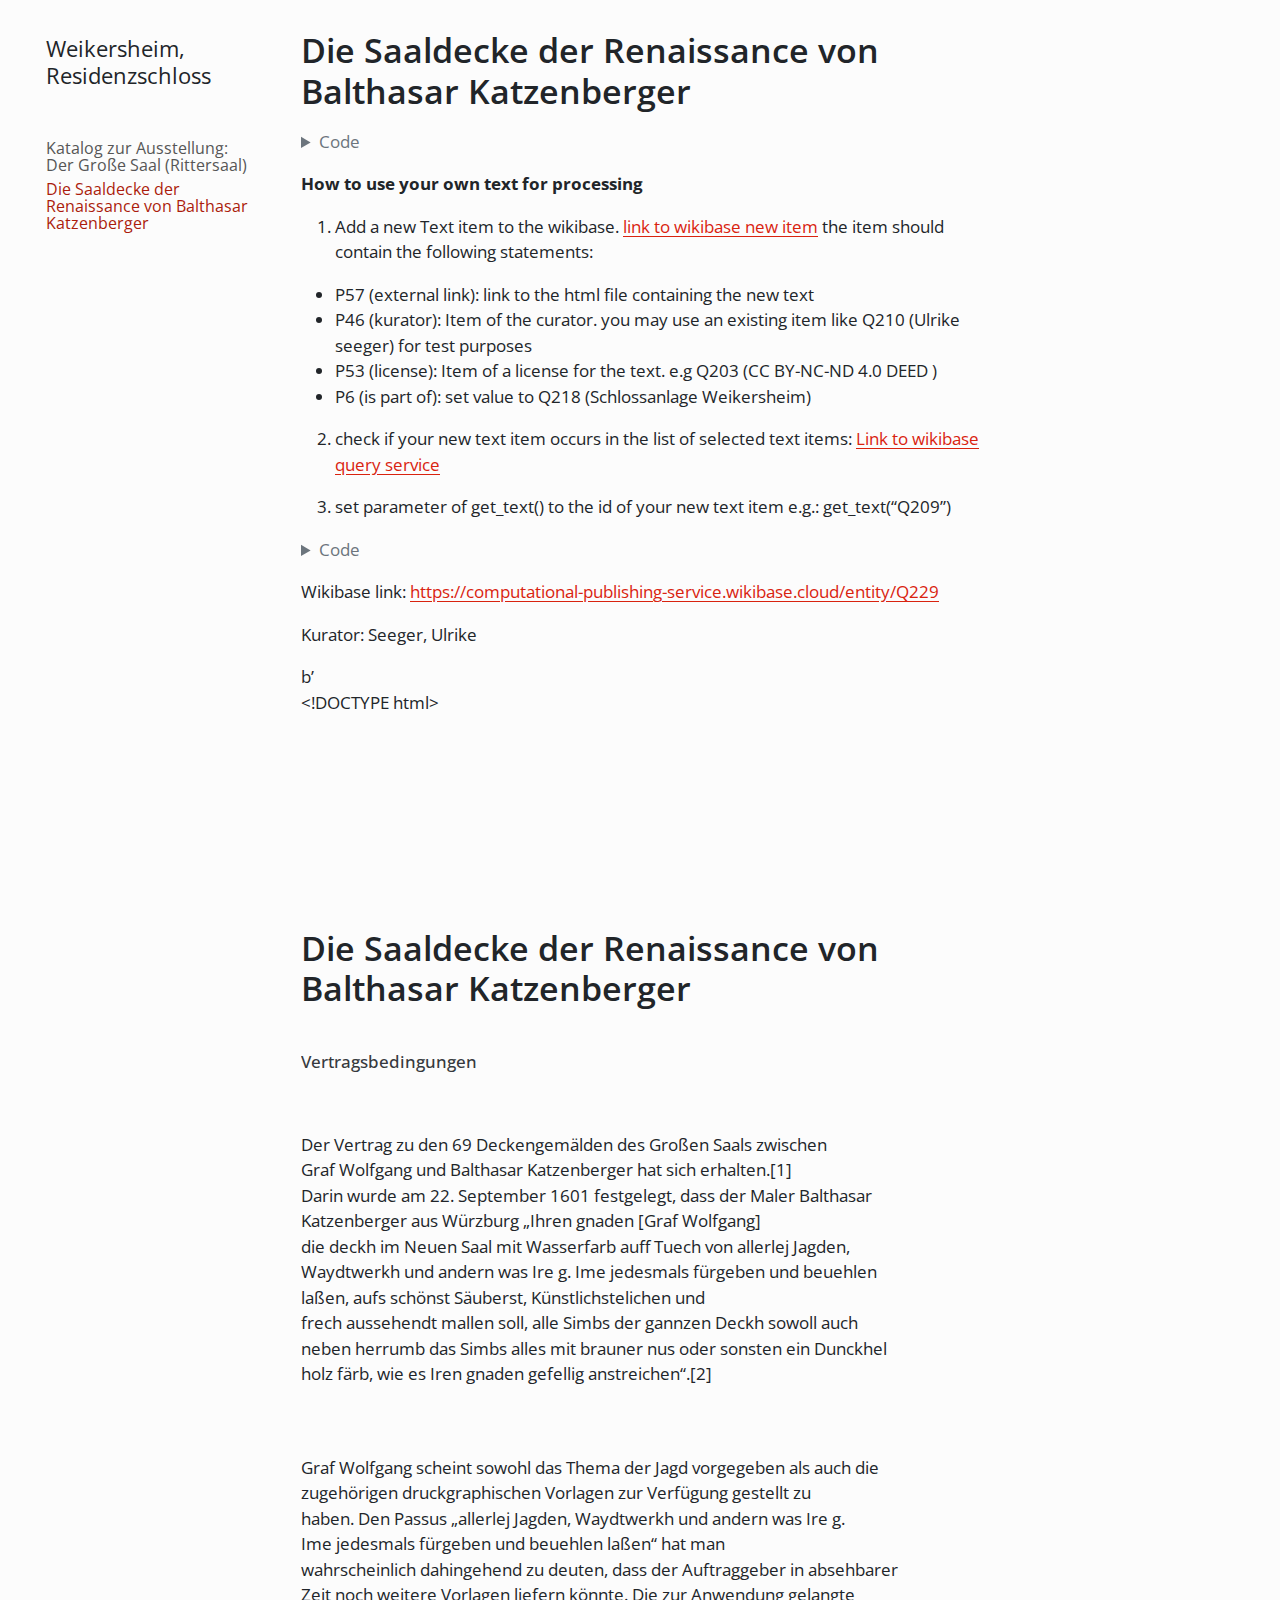
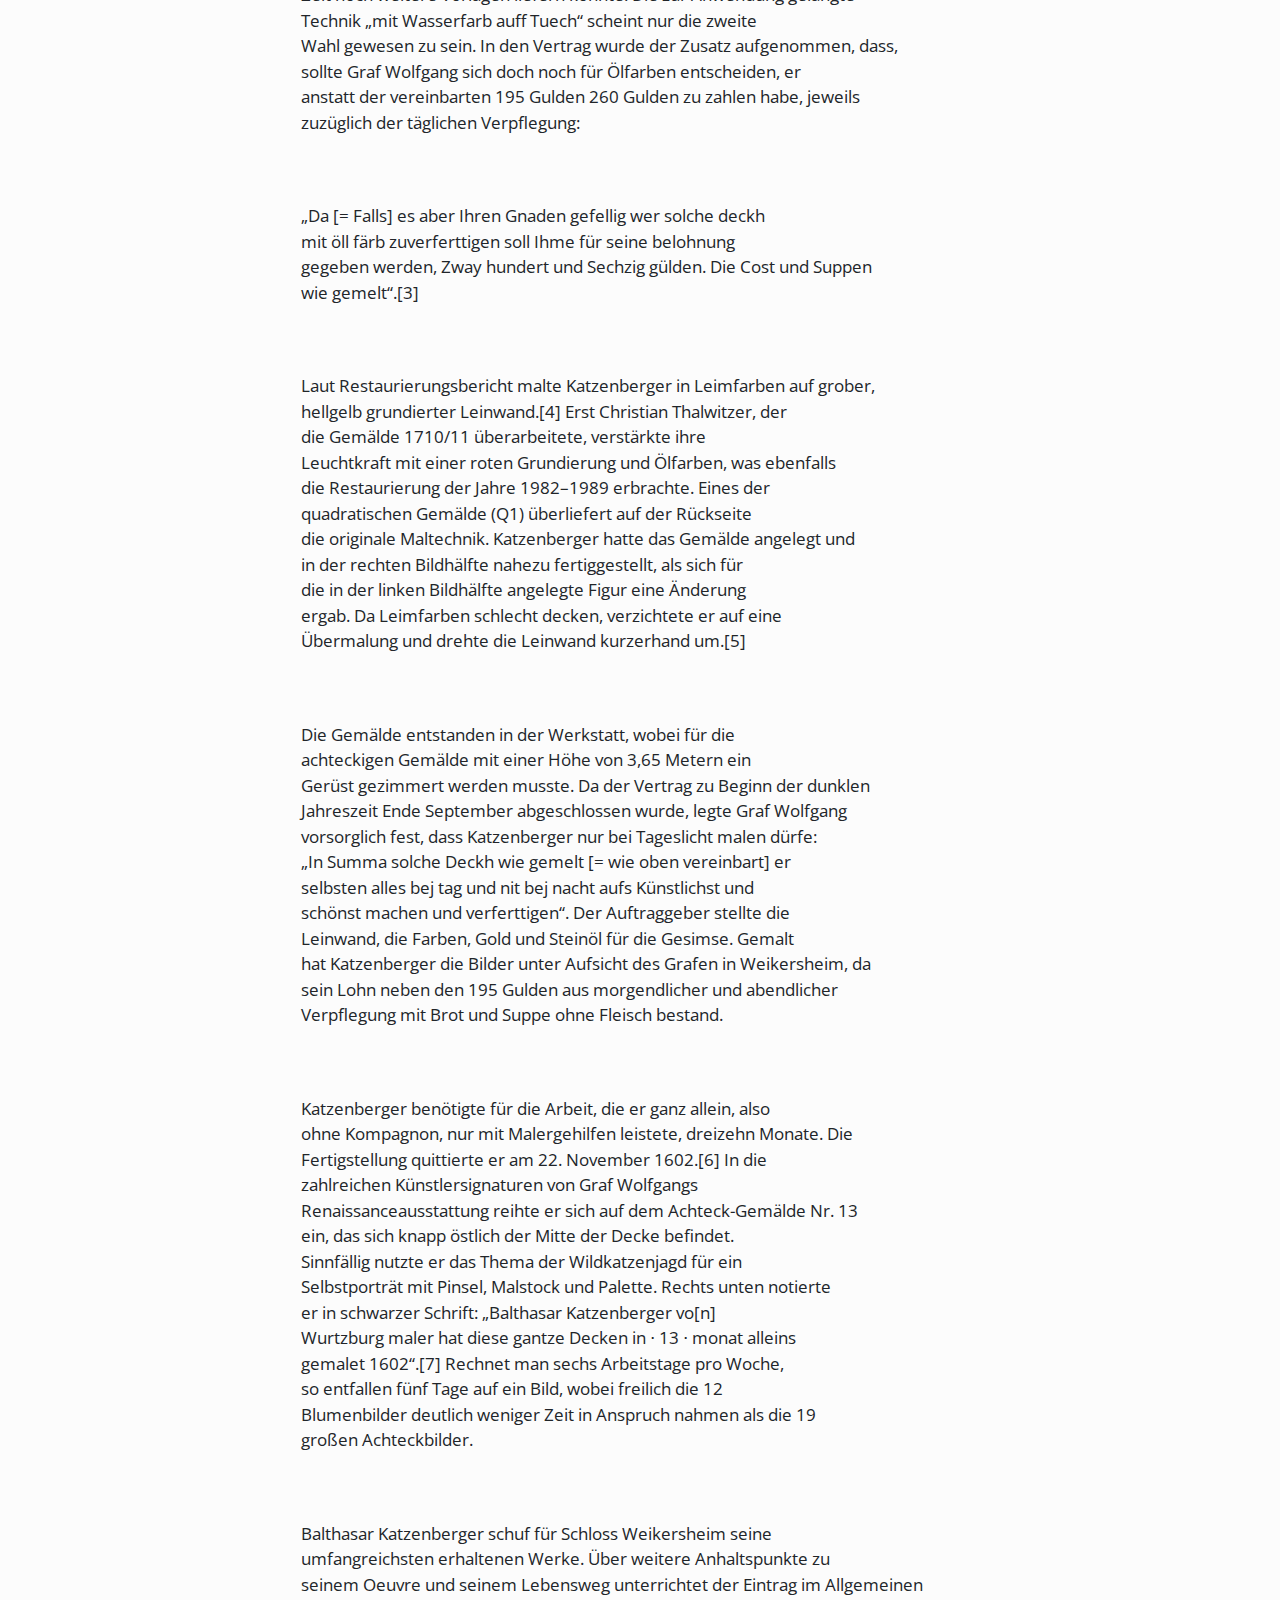
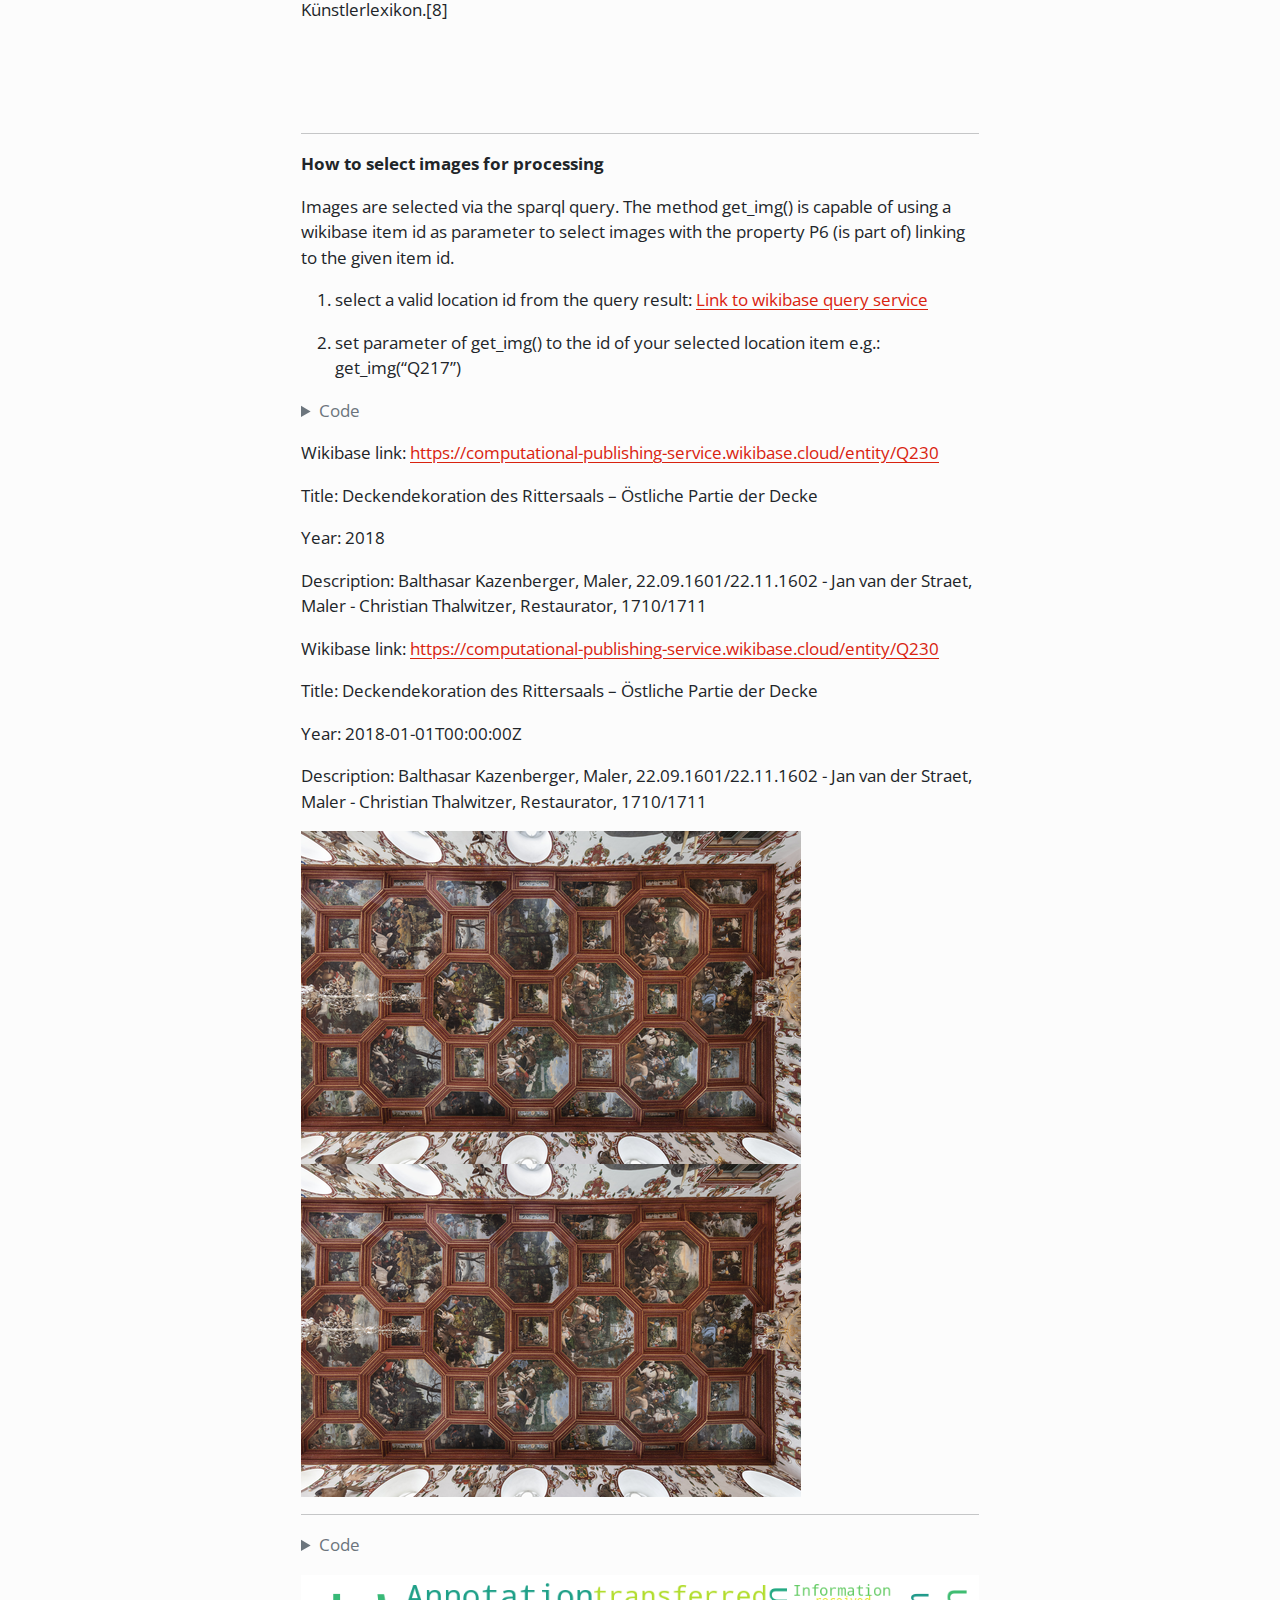
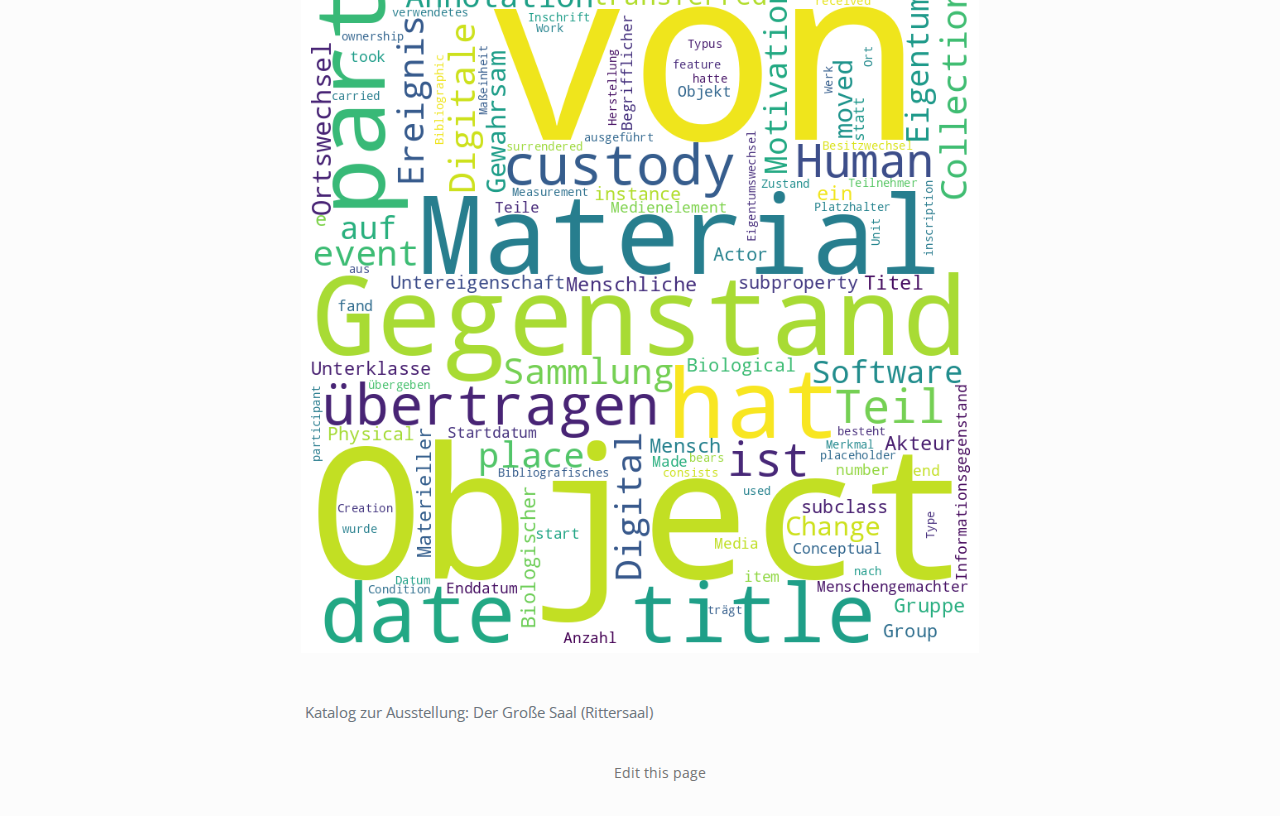
==== commit 5f5b3dab: "minor update hw2" ====
--- a/docs/section.html
+++ b/docs/section.html
@@ -7,7 +7,7 @@
 <meta name="viewport" content="width=device-width, initial-scale=1.0, user-scalable=yes">
 
 
-<title>Weikersheim, Residenzschloss - Der Große Saal (Rittersaal)</title>
+<title>Weikersheim, Residenzschloss - Die Saaldecke der Renaissance von Balthasar Katzenberger</title>
 <style>
 code{white-space: pre-wrap;}
 span.smallcaps{font-variant: small-caps;}
@@ -19,6 +19,40 @@
   width: 0.8em;
   margin: 0 0.8em 0.2em -1em; /* quarto-specific, see https://github.com/quarto-dev/quarto-cli/issues/4556 */ 
   vertical-align: middle;
+}
+/* CSS for syntax highlighting */
+pre > code.sourceCode { white-space: pre; position: relative; }
+pre > code.sourceCode > span { line-height: 1.25; }
+pre > code.sourceCode > span:empty { height: 1.2em; }
+.sourceCode { overflow: visible; }
+code.sourceCode > span { color: inherit; text-decoration: inherit; }
+div.sourceCode { margin: 1em 0; }
+pre.sourceCode { margin: 0; }
+@media screen {
+div.sourceCode { overflow: auto; }
+}
+@media print {
+pre > code.sourceCode { white-space: pre-wrap; }
+pre > code.sourceCode > span { text-indent: -5em; padding-left: 5em; }
+}
+pre.numberSource code
+  { counter-reset: source-line 0; }
+pre.numberSource code > span
+  { position: relative; left: -4em; counter-increment: source-line; }
+pre.numberSource code > span > a:first-child::before
+  { content: counter(source-line);
+    position: relative; left: -1em; text-align: right; vertical-align: baseline;
+    border: none; display: inline-block;
+    -webkit-touch-callout: none; -webkit-user-select: none;
+    -khtml-user-select: none; -moz-user-select: none;
+    -ms-user-select: none; user-select: none;
+    padding: 0 4px; width: 4em;
+  }
+pre.numberSource { margin-left: 3em;  padding-left: 4px; }
+div.sourceCode
+  {   }
+@media screen {
+pre > code.sourceCode > span > a:first-child::before { text-decoration: underline; }
 }
 </style>
 
@@ -86,7 +120,7 @@
       <button type="button" class="quarto-btn-toggle btn" data-bs-toggle="collapse" data-bs-target=".quarto-sidebar-collapse-item" aria-controls="quarto-sidebar" aria-expanded="false" aria-label="Toggle sidebar navigation" onclick="if (window.quartoToggleHeadroom) { window.quartoToggleHeadroom(); }">
         <i class="bi bi-layout-text-sidebar-reverse"></i>
       </button>
-        <nav class="quarto-page-breadcrumbs" aria-label="breadcrumb"><ol class="breadcrumb"><li class="breadcrumb-item"><a href="./section.html"><span class="chapter-title">Der Große Saal (Rittersaal)</span></a></li></ol></nav>
+        <nav class="quarto-page-breadcrumbs" aria-label="breadcrumb"><ol class="breadcrumb"><li class="breadcrumb-item"><a href="./section.html"><span class="chapter-title">Die Saaldecke der Renaissance von Balthasar Katzenberger</span></a></li></ol></nav>
         <a class="flex-grow-1" role="button" data-bs-toggle="collapse" data-bs-target=".quarto-sidebar-collapse-item" aria-controls="quarto-sidebar" aria-expanded="false" aria-label="Toggle sidebar navigation" onclick="if (window.quartoToggleHeadroom) { window.quartoToggleHeadroom(); }">      
         </a>
       <button type="button" class="btn quarto-search-button" aria-label="" onclick="window.quartoOpenSearch();">
@@ -144,7 +178,7 @@
 </li>
         <li class="sidebar-item">
   <div class="sidebar-item-container"> 
-  <a href="./section.html" class="sidebar-item-text sidebar-link active"><span class="chapter-title">Der Große Saal (Rittersaal)</span></a>
+  <a href="./section.html" class="sidebar-item-text sidebar-link active"><span class="chapter-title">Die Saaldecke der Renaissance von Balthasar Katzenberger</span></a>
   </div>
 </li>
     </ul>
@@ -160,7 +194,7 @@
 
 <header id="title-block-header" class="quarto-title-block default">
 <div class="quarto-title">
-<h1 class="title"><span class="chapter-title">Der Große Saal (Rittersaal)</span></h1>
+<h1 class="title"><span class="chapter-title">Die Saaldecke der Renaissance von Balthasar Katzenberger</span></h1>
 </div>
 
 
@@ -177,6 +211,180 @@
 </header>
 
 
+<details class="code-fold">
+<summary>Code</summary>
+<div class="sourceCode cell-code" id="cb1"><pre class="sourceCode python code-with-copy"><code class="sourceCode python"><span id="cb1-1"><a href="#cb1-1" aria-hidden="true" tabindex="-1"></a><span class="im">from</span> datetime <span class="im">import</span> datetime</span>
+<span id="cb1-2"><a href="#cb1-2" aria-hidden="true" tabindex="-1"></a><span class="im">import</span> sys</span>
+<span id="cb1-3"><a href="#cb1-3" aria-hidden="true" tabindex="-1"></a><span class="im">import</span> time</span>
+<span id="cb1-4"><a href="#cb1-4" aria-hidden="true" tabindex="-1"></a><span class="im">from</span> SPARQLWrapper <span class="im">import</span> SPARQLWrapper, JSON</span>
+<span id="cb1-5"><a href="#cb1-5" aria-hidden="true" tabindex="-1"></a><span class="im">import</span> requests</span>
+<span id="cb1-6"><a href="#cb1-6" aria-hidden="true" tabindex="-1"></a><span class="im">from</span> PIL <span class="im">import</span> Image</span>
+<span id="cb1-7"><a href="#cb1-7" aria-hidden="true" tabindex="-1"></a><span class="im">import</span> html</span>
+<span id="cb1-8"><a href="#cb1-8" aria-hidden="true" tabindex="-1"></a></span>
+<span id="cb1-9"><a href="#cb1-9" aria-hidden="true" tabindex="-1"></a>endpoint_url <span class="op">=</span> <span class="st">"https://computational-publishing-service.wikibase.cloud/query/sparql"</span></span>
+<span id="cb1-10"><a href="#cb1-10" aria-hidden="true" tabindex="-1"></a></span>
+<span id="cb1-11"><a href="#cb1-11" aria-hidden="true" tabindex="-1"></a>query_txt <span class="op">=</span> <span class="st">"""PREFIX cps: &lt;https://computational-publishing-service.wikibase.cloud/entity/&gt;</span></span>
+<span id="cb1-12"><a href="#cb1-12" aria-hidden="true" tabindex="-1"></a><span class="st">PREFIX cpss: &lt;https://computational-publishing-service.wikibase.cloud/entity/statement/&gt;</span></span>
+<span id="cb1-13"><a href="#cb1-13" aria-hidden="true" tabindex="-1"></a><span class="st">PREFIX cpsv: &lt;https://computational-publishing-service.wikibase.cloud/value/&gt;</span></span>
+<span id="cb1-14"><a href="#cb1-14" aria-hidden="true" tabindex="-1"></a><span class="st">PREFIX cpspt: &lt;https://computational-publishing-service.wikibase.cloud/prop/direct/&gt;</span></span>
+<span id="cb1-15"><a href="#cb1-15" aria-hidden="true" tabindex="-1"></a><span class="st">PREFIX cpsp: &lt;https://computational-publishing-service.wikibase.cloud/prop/&gt;</span></span>
+<span id="cb1-16"><a href="#cb1-16" aria-hidden="true" tabindex="-1"></a><span class="st">PREFIX cpsps: &lt;https://computational-publishing-service.wikibase.cloud/prop/statement/&gt;</span></span>
+<span id="cb1-17"><a href="#cb1-17" aria-hidden="true" tabindex="-1"></a><span class="st">PREFIX cpspq: &lt;https://computational-publishing-service.wikibase.cloud/prop/qualifier/&gt;</span></span>
+<span id="cb1-18"><a href="#cb1-18" aria-hidden="true" tabindex="-1"></a></span>
+<span id="cb1-19"><a href="#cb1-19" aria-hidden="true" tabindex="-1"></a><span class="st">SELECT ?textItem ?kuratorLabel ?textUrl</span></span>
+<span id="cb1-20"><a href="#cb1-20" aria-hidden="true" tabindex="-1"></a><span class="st">WHERE</span></span>
+<span id="cb1-21"><a href="#cb1-21" aria-hidden="true" tabindex="-1"></a><span class="st">{</span></span>
+<span id="cb1-22"><a href="#cb1-22" aria-hidden="true" tabindex="-1"></a><span class="st">  &lt;placeholder&gt;</span></span>
+<span id="cb1-23"><a href="#cb1-23" aria-hidden="true" tabindex="-1"></a><span class="st">  ?textItem cpsp:P46 ?kuratorStatement. </span></span>
+<span id="cb1-24"><a href="#cb1-24" aria-hidden="true" tabindex="-1"></a><span class="st">  ?kuratorStatement cpsps:P46 ?kuratorItem. </span></span>
+<span id="cb1-25"><a href="#cb1-25" aria-hidden="true" tabindex="-1"></a><span class="st">  ?kuratorItem rdfs:label ?kuratorLabel.</span></span>
+<span id="cb1-26"><a href="#cb1-26" aria-hidden="true" tabindex="-1"></a><span class="st">  ?textItem cpsp:P57 ?urlstatement. </span></span>
+<span id="cb1-27"><a href="#cb1-27" aria-hidden="true" tabindex="-1"></a><span class="st">  ?urlstatement cpsps:P57 ?textUrl. </span></span>
+<span id="cb1-28"><a href="#cb1-28" aria-hidden="true" tabindex="-1"></a><span class="st">}"""</span></span>
+<span id="cb1-29"><a href="#cb1-29" aria-hidden="true" tabindex="-1"></a></span>
+<span id="cb1-30"><a href="#cb1-30" aria-hidden="true" tabindex="-1"></a>query_img <span class="op">=</span> <span class="st">"""PREFIX cps: &lt;https://computational-publishing-service.wikibase.cloud/entity/&gt;</span></span>
+<span id="cb1-31"><a href="#cb1-31" aria-hidden="true" tabindex="-1"></a><span class="st">PREFIX cpss: &lt;https://computational-publishing-service.wikibase.cloud/entity/statement/&gt;</span></span>
+<span id="cb1-32"><a href="#cb1-32" aria-hidden="true" tabindex="-1"></a><span class="st">PREFIX cpsv: &lt;https://computational-publishing-service.wikibase.cloud/value/&gt;</span></span>
+<span id="cb1-33"><a href="#cb1-33" aria-hidden="true" tabindex="-1"></a><span class="st">PREFIX cpspt: &lt;https://computational-publishing-service.wikibase.cloud/prop/direct/&gt;</span></span>
+<span id="cb1-34"><a href="#cb1-34" aria-hidden="true" tabindex="-1"></a><span class="st">PREFIX cpsp: &lt;https://computational-publishing-service.wikibase.cloud/prop/&gt;</span></span>
+<span id="cb1-35"><a href="#cb1-35" aria-hidden="true" tabindex="-1"></a><span class="st">PREFIX cpsps: &lt;https://computational-publishing-service.wikibase.cloud/prop/statement/&gt;</span></span>
+<span id="cb1-36"><a href="#cb1-36" aria-hidden="true" tabindex="-1"></a><span class="st">PREFIX cpspq: &lt;https://computational-publishing-service.wikibase.cloud/prop/qualifier/&gt;</span></span>
+<span id="cb1-37"><a href="#cb1-37" aria-hidden="true" tabindex="-1"></a></span>
+<span id="cb1-38"><a href="#cb1-38" aria-hidden="true" tabindex="-1"></a><span class="st">SELECT DISTINCT ?itemLabel ?itemDescr ?imgItem ?imgUrl ?publishDate </span></span>
+<span id="cb1-39"><a href="#cb1-39" aria-hidden="true" tabindex="-1"></a><span class="st">WHERE</span></span>
+<span id="cb1-40"><a href="#cb1-40" aria-hidden="true" tabindex="-1"></a><span class="st">{</span></span>
+<span id="cb1-41"><a href="#cb1-41" aria-hidden="true" tabindex="-1"></a><span class="st">  ?imgItem cpsp:P107 ?urlStatement. </span></span>
+<span id="cb1-42"><a href="#cb1-42" aria-hidden="true" tabindex="-1"></a><span class="st">  ?urlStatement cpsps:P107 ?imgUrl. </span></span>
+<span id="cb1-43"><a href="#cb1-43" aria-hidden="true" tabindex="-1"></a><span class="st">  ?imgItem cpsp:P60 ?dateStatement. </span></span>
+<span id="cb1-44"><a href="#cb1-44" aria-hidden="true" tabindex="-1"></a><span class="st">  ?dateStatement cpsps:P60 ?publishDate.</span></span>
+<span id="cb1-45"><a href="#cb1-45" aria-hidden="true" tabindex="-1"></a><span class="st">  ?imgItem cpsp:P6 ?partOfStatement.</span></span>
+<span id="cb1-46"><a href="#cb1-46" aria-hidden="true" tabindex="-1"></a><span class="st">  ?partOfStatement cpsps:P6 ?partOfItem.</span></span>
+<span id="cb1-47"><a href="#cb1-47" aria-hidden="true" tabindex="-1"></a><span class="st">  &lt;placeholder&gt; </span></span>
+<span id="cb1-48"><a href="#cb1-48" aria-hidden="true" tabindex="-1"></a><span class="st">  SERVICE wikibase:label {</span></span>
+<span id="cb1-49"><a href="#cb1-49" aria-hidden="true" tabindex="-1"></a><span class="st">      bd:serviceParam wikibase:language "de,en".</span></span>
+<span id="cb1-50"><a href="#cb1-50" aria-hidden="true" tabindex="-1"></a><span class="st">      ?imgItem rdfs:label ?itemLabel.</span></span>
+<span id="cb1-51"><a href="#cb1-51" aria-hidden="true" tabindex="-1"></a><span class="st">      ?imgItem schema:description ?itemDescr.</span></span>
+<span id="cb1-52"><a href="#cb1-52" aria-hidden="true" tabindex="-1"></a><span class="st">    }</span></span>
+<span id="cb1-53"><a href="#cb1-53" aria-hidden="true" tabindex="-1"></a><span class="st">}"""</span></span>
+<span id="cb1-54"><a href="#cb1-54" aria-hidden="true" tabindex="-1"></a>query_graph <span class="op">=</span> <span class="st">"""PREFIX cps: &lt;https://computational-publishing-service.wikibase.cloud/entity/&gt;</span></span>
+<span id="cb1-55"><a href="#cb1-55" aria-hidden="true" tabindex="-1"></a><span class="st">PREFIX cpss: &lt;https://computational-publishing-service.wikibase.cloud/entity/statement/&gt;</span></span>
+<span id="cb1-56"><a href="#cb1-56" aria-hidden="true" tabindex="-1"></a><span class="st">PREFIX cpsv: &lt;https://computational-publishing-service.wikibase.cloud/value/&gt;</span></span>
+<span id="cb1-57"><a href="#cb1-57" aria-hidden="true" tabindex="-1"></a><span class="st">PREFIX cpspt: &lt;https://computational-publishing-service.wikibase.cloud/prop/direct/&gt;</span></span>
+<span id="cb1-58"><a href="#cb1-58" aria-hidden="true" tabindex="-1"></a><span class="st">PREFIX cpsp: &lt;https://computational-publishing-service.wikibase.cloud/prop/&gt;</span></span>
+<span id="cb1-59"><a href="#cb1-59" aria-hidden="true" tabindex="-1"></a><span class="st">PREFIX cpsps: &lt;https://computational-publishing-service.wikibase.cloud/prop/statement/&gt;</span></span>
+<span id="cb1-60"><a href="#cb1-60" aria-hidden="true" tabindex="-1"></a><span class="st">PREFIX cpspq: &lt;https://computational-publishing-service.wikibase.cloud/prop/qualifier/&gt;</span></span>
+<span id="cb1-61"><a href="#cb1-61" aria-hidden="true" tabindex="-1"></a></span>
+<span id="cb1-62"><a href="#cb1-62" aria-hidden="true" tabindex="-1"></a><span class="st">SELECT ?x ?y</span></span>
+<span id="cb1-63"><a href="#cb1-63" aria-hidden="true" tabindex="-1"></a><span class="st">WHERE</span></span>
+<span id="cb1-64"><a href="#cb1-64" aria-hidden="true" tabindex="-1"></a><span class="st">{</span></span>
+<span id="cb1-65"><a href="#cb1-65" aria-hidden="true" tabindex="-1"></a><span class="st">  ?a cpsp:P2 ?c.</span></span>
+<span id="cb1-66"><a href="#cb1-66" aria-hidden="true" tabindex="-1"></a><span class="st">  ?c cpsps:P2 ?d.</span></span>
+<span id="cb1-67"><a href="#cb1-67" aria-hidden="true" tabindex="-1"></a><span class="st">  ?a rdfs:label ?x.</span></span>
+<span id="cb1-68"><a href="#cb1-68" aria-hidden="true" tabindex="-1"></a><span class="st">  ?d rdfs:label ?y.</span></span>
+<span id="cb1-69"><a href="#cb1-69" aria-hidden="true" tabindex="-1"></a></span>
+<span id="cb1-70"><a href="#cb1-70" aria-hidden="true" tabindex="-1"></a><span class="st">}LIMIT 1"""</span></span>
+<span id="cb1-71"><a href="#cb1-71" aria-hidden="true" tabindex="-1"></a></span>
+<span id="cb1-72"><a href="#cb1-72" aria-hidden="true" tabindex="-1"></a>query_graph2 <span class="op">=</span> <span class="st">"""</span></span>
+<span id="cb1-73"><a href="#cb1-73" aria-hidden="true" tabindex="-1"></a><span class="st">SELECT ?a ?b ?c</span></span>
+<span id="cb1-74"><a href="#cb1-74" aria-hidden="true" tabindex="-1"></a><span class="st">WHERE</span></span>
+<span id="cb1-75"><a href="#cb1-75" aria-hidden="true" tabindex="-1"></a><span class="st">{</span></span>
+<span id="cb1-76"><a href="#cb1-76" aria-hidden="true" tabindex="-1"></a><span class="st">  ?a rdfs:label ?c</span></span>
+<span id="cb1-77"><a href="#cb1-77" aria-hidden="true" tabindex="-1"></a><span class="st">}LIMIT 100"""</span></span>
+<span id="cb1-78"><a href="#cb1-78" aria-hidden="true" tabindex="-1"></a></span>
+<span id="cb1-79"><a href="#cb1-79" aria-hidden="true" tabindex="-1"></a></span>
+<span id="cb1-80"><a href="#cb1-80" aria-hidden="true" tabindex="-1"></a><span class="kw">def</span> run_query(endpoint_url, query):</span>
+<span id="cb1-81"><a href="#cb1-81" aria-hidden="true" tabindex="-1"></a>    user_agent <span class="op">=</span> <span class="st">"WDQS-example Python/</span><span class="sc">%s</span><span class="st">.</span><span class="sc">%s</span><span class="st">"</span> <span class="op">%</span> (sys.version_info[<span class="dv">0</span>], sys.version_info[<span class="dv">1</span>])</span>
+<span id="cb1-82"><a href="#cb1-82" aria-hidden="true" tabindex="-1"></a>    <span class="co"># </span><span class="al">TODO</span><span class="co"> adjust user agent; see https://w.wiki/CX6</span></span>
+<span id="cb1-83"><a href="#cb1-83" aria-hidden="true" tabindex="-1"></a>    sparql <span class="op">=</span> SPARQLWrapper(endpoint_url, agent<span class="op">=</span>user_agent)</span>
+<span id="cb1-84"><a href="#cb1-84" aria-hidden="true" tabindex="-1"></a>    sparql.setQuery(query)</span>
+<span id="cb1-85"><a href="#cb1-85" aria-hidden="true" tabindex="-1"></a>    sparql.setMethod(<span class="st">"POST"</span>) <span class="co">#this NEEDS to be added to get results (not included in the wikibase python example code)</span></span>
+<span id="cb1-86"><a href="#cb1-86" aria-hidden="true" tabindex="-1"></a>    sparql.setReturnFormat(JSON)</span>
+<span id="cb1-87"><a href="#cb1-87" aria-hidden="true" tabindex="-1"></a>    <span class="cf">return</span> sparql.query().convert()</span>
+<span id="cb1-88"><a href="#cb1-88" aria-hidden="true" tabindex="-1"></a></span>
+<span id="cb1-89"><a href="#cb1-89" aria-hidden="true" tabindex="-1"></a><span class="kw">def</span> get_text(textitem_id):</span>
+<span id="cb1-90"><a href="#cb1-90" aria-hidden="true" tabindex="-1"></a>    q <span class="op">=</span> <span class="st">""</span></span>
+<span id="cb1-91"><a href="#cb1-91" aria-hidden="true" tabindex="-1"></a>    <span class="cf">if</span> textitem_id:</span>
+<span id="cb1-92"><a href="#cb1-92" aria-hidden="true" tabindex="-1"></a>        q <span class="op">=</span> query_txt.replace(<span class="st">"&lt;placeholder&gt;"</span>, <span class="st">"cps:"</span><span class="op">+</span>textitem_id<span class="op">+</span><span class="st">" cpsp:P46 ?kuratorStatement."</span>)</span>
+<span id="cb1-93"><a href="#cb1-93" aria-hidden="true" tabindex="-1"></a>    <span class="cf">else</span>:</span>
+<span id="cb1-94"><a href="#cb1-94" aria-hidden="true" tabindex="-1"></a>        q <span class="op">=</span> query_txt.replace(<span class="st">"&lt;placeholder&gt;"</span>,<span class="st">""</span>)</span>
+<span id="cb1-95"><a href="#cb1-95" aria-hidden="true" tabindex="-1"></a></span>
+<span id="cb1-96"><a href="#cb1-96" aria-hidden="true" tabindex="-1"></a>    results_txt <span class="op">=</span> run_query(endpoint_url, q)</span>
+<span id="cb1-97"><a href="#cb1-97" aria-hidden="true" tabindex="-1"></a>    <span class="cf">for</span> item <span class="kw">in</span> results_txt[<span class="st">"results"</span>][<span class="st">"bindings"</span>]:</span>
+<span id="cb1-98"><a href="#cb1-98" aria-hidden="true" tabindex="-1"></a>        <span class="co"># print(item)</span></span>
+<span id="cb1-99"><a href="#cb1-99" aria-hidden="true" tabindex="-1"></a>        <span class="bu">print</span>(<span class="st">'Wikibase link: '</span> <span class="op">+</span> <span class="st">'['</span> <span class="op">+</span> item[<span class="st">'textItem'</span>][<span class="st">'value'</span>] <span class="op">+</span> <span class="st">']'</span> <span class="op">+</span> <span class="st">'('</span> <span class="op">+</span> item[<span class="st">'textItem'</span>][<span class="st">'value'</span>] <span class="op">+</span> <span class="st">')'</span> <span class="op">+</span> <span class="st">'</span><span class="ch">\n</span><span class="st">'</span>)</span>
+<span id="cb1-100"><a href="#cb1-100" aria-hidden="true" tabindex="-1"></a>        <span class="bu">print</span>(<span class="st">'Kurator: '</span> <span class="op">+</span> item[<span class="st">'kuratorLabel'</span>][<span class="st">'value'</span>] <span class="op">+</span> <span class="st">'</span><span class="ch">\n</span><span class="st">'</span>)</span>
+<span id="cb1-101"><a href="#cb1-101" aria-hidden="true" tabindex="-1"></a>        headers <span class="op">=</span> {<span class="st">'User-Agent'</span>: <span class="st">'Ex_Books_conference_bot/0.0 (https://github.com/SimonXIX/Experimental_Books_workshop; ad7588@coventry.ac.uk)'</span>}</span>
+<span id="cb1-102"><a href="#cb1-102" aria-hidden="true" tabindex="-1"></a>        r <span class="op">=</span> requests.get(item[<span class="st">'textUrl'</span>][<span class="st">'value'</span>], headers<span class="op">=</span>headers, stream<span class="op">=</span><span class="va">True</span>)</span>
+<span id="cb1-103"><a href="#cb1-103" aria-hidden="true" tabindex="-1"></a>        text <span class="op">=</span> <span class="bu">str</span>(r.content)</span>
+<span id="cb1-104"><a href="#cb1-104" aria-hidden="true" tabindex="-1"></a>        text <span class="op">=</span> text.replace(<span class="st">"ä"</span>,<span class="st">"&amp;auml;"</span>)</span>
+<span id="cb1-105"><a href="#cb1-105" aria-hidden="true" tabindex="-1"></a>        text <span class="op">=</span> text.replace(<span class="st">"Ä"</span>,<span class="st">"&amp;Auml;"</span>)</span>
+<span id="cb1-106"><a href="#cb1-106" aria-hidden="true" tabindex="-1"></a>        text <span class="op">=</span> text.replace(<span class="st">"ö"</span>,<span class="st">"&amp;ouml;"</span>)</span>
+<span id="cb1-107"><a href="#cb1-107" aria-hidden="true" tabindex="-1"></a>        text <span class="op">=</span> text.replace(<span class="st">"Ö"</span>,<span class="st">"&amp;Ouml;"</span>)</span>
+<span id="cb1-108"><a href="#cb1-108" aria-hidden="true" tabindex="-1"></a>        text <span class="op">=</span> text.replace(<span class="st">"ü"</span>,<span class="st">"&amp;uuml;"</span>)</span>
+<span id="cb1-109"><a href="#cb1-109" aria-hidden="true" tabindex="-1"></a>        text <span class="op">=</span> text.replace(<span class="st">"Ü"</span>,<span class="st">"&amp;Uuml;"</span>)</span>
+<span id="cb1-110"><a href="#cb1-110" aria-hidden="true" tabindex="-1"></a>        text <span class="op">=</span> text.replace(<span class="st">"ß"</span>,<span class="st">"&amp;szlig;"</span>)</span>
+<span id="cb1-111"><a href="#cb1-111" aria-hidden="true" tabindex="-1"></a>        text <span class="op">=</span> text.replace(<span class="st">'</span><span class="ch">\\</span><span class="st">n'</span>,<span class="st">"&lt;br&gt;"</span>)</span>
+<span id="cb1-112"><a href="#cb1-112" aria-hidden="true" tabindex="-1"></a>        text <span class="op">=</span> <span class="bu">str</span>(text)</span>
+<span id="cb1-113"><a href="#cb1-113" aria-hidden="true" tabindex="-1"></a>        text <span class="op">=</span> text.removeprefix(<span class="st">"b'&lt;!DOCTYPE html&gt;"</span>).removesuffix(<span class="st">"'"</span>)</span>
+<span id="cb1-114"><a href="#cb1-114" aria-hidden="true" tabindex="-1"></a>        <span class="bu">print</span>(text)</span>
+<span id="cb1-115"><a href="#cb1-115" aria-hidden="true" tabindex="-1"></a></span>
+<span id="cb1-116"><a href="#cb1-116" aria-hidden="true" tabindex="-1"></a><span class="kw">def</span> get_delay(date):</span>
+<span id="cb1-117"><a href="#cb1-117" aria-hidden="true" tabindex="-1"></a>    <span class="cf">try</span>:</span>
+<span id="cb1-118"><a href="#cb1-118" aria-hidden="true" tabindex="-1"></a>        date <span class="op">=</span> datetime.datetime.strptime(date, <span class="st">'%a, </span><span class="sc">%d</span><span class="st"> %b %Y %H:%M:%S GMT'</span>)</span>
+<span id="cb1-119"><a href="#cb1-119" aria-hidden="true" tabindex="-1"></a>        timeout <span class="op">=</span> <span class="bu">int</span>((date <span class="op">-</span> datetime.datetime.now()).total_seconds())</span>
+<span id="cb1-120"><a href="#cb1-120" aria-hidden="true" tabindex="-1"></a>    <span class="cf">except</span> <span class="pp">ValueError</span>:</span>
+<span id="cb1-121"><a href="#cb1-121" aria-hidden="true" tabindex="-1"></a>        timeout <span class="op">=</span> <span class="bu">int</span>(date)</span>
+<span id="cb1-122"><a href="#cb1-122" aria-hidden="true" tabindex="-1"></a>    <span class="cf">return</span> timeout</span>
+<span id="cb1-123"><a href="#cb1-123" aria-hidden="true" tabindex="-1"></a></span>
+<span id="cb1-124"><a href="#cb1-124" aria-hidden="true" tabindex="-1"></a><span class="kw">def</span> fetch_image_by_url(url, headers):</span>
+<span id="cb1-125"><a href="#cb1-125" aria-hidden="true" tabindex="-1"></a>    r <span class="op">=</span> requests.get(url, headers<span class="op">=</span>headers, stream<span class="op">=</span><span class="va">True</span>)</span>
+<span id="cb1-126"><a href="#cb1-126" aria-hidden="true" tabindex="-1"></a>    <span class="cf">if</span> r.status_code <span class="op">==</span> <span class="dv">200</span>:</span>
+<span id="cb1-127"><a href="#cb1-127" aria-hidden="true" tabindex="-1"></a>        im <span class="op">=</span> Image.<span class="bu">open</span>(r.raw)</span>
+<span id="cb1-128"><a href="#cb1-128" aria-hidden="true" tabindex="-1"></a>        <span class="cf">return</span> im</span>
+<span id="cb1-129"><a href="#cb1-129" aria-hidden="true" tabindex="-1"></a>    <span class="cf">if</span> r.status_code <span class="op">==</span> <span class="dv">500</span>:</span>
+<span id="cb1-130"><a href="#cb1-130" aria-hidden="true" tabindex="-1"></a>        <span class="cf">return</span> <span class="va">None</span></span>
+<span id="cb1-131"><a href="#cb1-131" aria-hidden="true" tabindex="-1"></a>    <span class="cf">if</span> r.status_code <span class="op">==</span> <span class="dv">403</span>:</span>
+<span id="cb1-132"><a href="#cb1-132" aria-hidden="true" tabindex="-1"></a>        <span class="cf">return</span> <span class="va">None</span></span>
+<span id="cb1-133"><a href="#cb1-133" aria-hidden="true" tabindex="-1"></a>    <span class="cf">if</span> r.status_code <span class="op">==</span> <span class="dv">429</span>:</span>
+<span id="cb1-134"><a href="#cb1-134" aria-hidden="true" tabindex="-1"></a>        timeout <span class="op">=</span> get_delay(r.headers[<span class="st">'retry-after'</span>])</span>
+<span id="cb1-135"><a href="#cb1-135" aria-hidden="true" tabindex="-1"></a>        <span class="bu">print</span>(<span class="st">'Timeout </span><span class="sc">{}</span><span class="st"> m </span><span class="sc">{}</span><span class="st"> s'</span>.<span class="bu">format</span>(timeout <span class="op">//</span> <span class="dv">60</span>, timeout <span class="op">%</span> <span class="dv">60</span>))</span>
+<span id="cb1-136"><a href="#cb1-136" aria-hidden="true" tabindex="-1"></a>        time.sleep(timeout)</span>
+<span id="cb1-137"><a href="#cb1-137" aria-hidden="true" tabindex="-1"></a>        fetch_image_by_url(url, headers)</span>
+<span id="cb1-138"><a href="#cb1-138" aria-hidden="true" tabindex="-1"></a></span>
+<span id="cb1-139"><a href="#cb1-139" aria-hidden="true" tabindex="-1"></a><span class="kw">def</span> get_img(partOfItem_id):</span>
+<span id="cb1-140"><a href="#cb1-140" aria-hidden="true" tabindex="-1"></a>    q <span class="op">=</span> <span class="st">""</span></span>
+<span id="cb1-141"><a href="#cb1-141" aria-hidden="true" tabindex="-1"></a>    <span class="cf">if</span> partOfItem_id:</span>
+<span id="cb1-142"><a href="#cb1-142" aria-hidden="true" tabindex="-1"></a>        q <span class="op">=</span> query_img.replace(<span class="st">"&lt;placeholder&gt;"</span>, <span class="st">"?partOfStatement cpsps:P6 cps:"</span><span class="op">+</span>partOfItem_id<span class="op">+</span><span class="st">"."</span>)</span>
+<span id="cb1-143"><a href="#cb1-143" aria-hidden="true" tabindex="-1"></a>    <span class="cf">else</span>:</span>
+<span id="cb1-144"><a href="#cb1-144" aria-hidden="true" tabindex="-1"></a>        q <span class="op">=</span> query_img.replace(<span class="st">"&lt;placeholder&gt;"</span>,<span class="st">""</span>)</span>
+<span id="cb1-145"><a href="#cb1-145" aria-hidden="true" tabindex="-1"></a>    results_img <span class="op">=</span> run_query(endpoint_url, q)</span>
+<span id="cb1-146"><a href="#cb1-146" aria-hidden="true" tabindex="-1"></a>    <span class="cf">for</span> item <span class="kw">in</span> results_img[<span class="st">"results"</span>][<span class="st">"bindings"</span>]:    </span>
+<span id="cb1-147"><a href="#cb1-147" aria-hidden="true" tabindex="-1"></a>      <span class="co">#print(item)</span></span>
+<span id="cb1-148"><a href="#cb1-148" aria-hidden="true" tabindex="-1"></a>      <span class="bu">print</span>(<span class="st">'Wikibase link: '</span> <span class="op">+</span> <span class="st">'['</span> <span class="op">+</span> item[<span class="st">'imgItem'</span>][<span class="st">'value'</span>] <span class="op">+</span> <span class="st">']'</span> <span class="op">+</span> <span class="st">'('</span> <span class="op">+</span> item[<span class="st">'imgItem'</span>][<span class="st">'value'</span>] <span class="op">+</span> <span class="st">')'</span> <span class="op">+</span> <span class="st">'</span><span class="ch">\n</span><span class="st">'</span>)</span>
+<span id="cb1-149"><a href="#cb1-149" aria-hidden="true" tabindex="-1"></a>      <span class="bu">print</span>(<span class="st">'Title: '</span> <span class="op">+</span> item[<span class="st">'itemLabel'</span>][<span class="st">'value'</span>] <span class="op">+</span> <span class="st">'</span><span class="ch">\n</span><span class="st">'</span>)</span>
+<span id="cb1-150"><a href="#cb1-150" aria-hidden="true" tabindex="-1"></a>      <span class="bu">print</span>(<span class="st">'Year: '</span> <span class="op">+</span> item[<span class="st">'publishDate'</span>][<span class="st">'value'</span>] <span class="op">+</span> <span class="st">'</span><span class="ch">\n</span><span class="st">'</span>)</span>
+<span id="cb1-151"><a href="#cb1-151" aria-hidden="true" tabindex="-1"></a>      <span class="bu">print</span>(<span class="st">'Description: '</span> <span class="op">+</span> html.unescape(item[<span class="st">'itemDescr'</span>][<span class="st">'value'</span>]) <span class="op">+</span> <span class="st">'</span><span class="ch">\n</span><span class="st">'</span>)</span>
+<span id="cb1-152"><a href="#cb1-152" aria-hidden="true" tabindex="-1"></a>      <span class="bu">print</span>(<span class="st">'hello'</span>)</span>
+<span id="cb1-153"><a href="#cb1-153" aria-hidden="true" tabindex="-1"></a></span>
+<span id="cb1-154"><a href="#cb1-154" aria-hidden="true" tabindex="-1"></a>      <span class="co"># get image from image URL and display resized version</span></span>
+<span id="cb1-155"><a href="#cb1-155" aria-hidden="true" tabindex="-1"></a>      image_url<span class="op">=</span>item[<span class="st">'imgUrl'</span>][<span class="st">'value'</span>]</span>
+<span id="cb1-156"><a href="#cb1-156" aria-hidden="true" tabindex="-1"></a>      headers <span class="op">=</span> {<span class="st">'User-Agent'</span>: <span class="st">'Ex_Books_conference_bot/0.0 (https://github.com/SimonXIX/Experimental_Books_workshop; ad7588@coventry.ac.uk)'</span>}</span>
+<span id="cb1-157"><a href="#cb1-157" aria-hidden="true" tabindex="-1"></a>      im <span class="op">=</span> fetch_image_by_url(image_url, headers)</span>
+<span id="cb1-158"><a href="#cb1-158" aria-hidden="true" tabindex="-1"></a>      im.thumbnail((<span class="dv">500</span>, <span class="dv">500</span>), Image.Resampling.LANCZOS)</span>
+<span id="cb1-159"><a href="#cb1-159" aria-hidden="true" tabindex="-1"></a>      display(im)</span>
+<span id="cb1-160"><a href="#cb1-160" aria-hidden="true" tabindex="-1"></a>      <span class="bu">print</span>(<span class="st">'</span><span class="ch">\n\n</span><span class="st">'</span>)</span>
+<span id="cb1-161"><a href="#cb1-161" aria-hidden="true" tabindex="-1"></a></span>
+<span id="cb1-162"><a href="#cb1-162" aria-hidden="true" tabindex="-1"></a><span class="kw">def</span> get_graph():</span>
+<span id="cb1-163"><a href="#cb1-163" aria-hidden="true" tabindex="-1"></a>    <span class="im">import</span> VizKG.visualize <span class="im">as</span> vkg</span>
+<span id="cb1-164"><a href="#cb1-164" aria-hidden="true" tabindex="-1"></a>    results_graph1 <span class="op">=</span> run_query(endpoint_url, query_graph)</span>
+<span id="cb1-165"><a href="#cb1-165" aria-hidden="true" tabindex="-1"></a>    <span class="co">#print(results_graph1)</span></span>
+<span id="cb1-166"><a href="#cb1-166" aria-hidden="true" tabindex="-1"></a>    <span class="co">#print('---')</span></span>
+<span id="cb1-167"><a href="#cb1-167" aria-hidden="true" tabindex="-1"></a>    results_graph2 <span class="op">=</span> run_query(endpoint_url, query_graph2)</span>
+<span id="cb1-168"><a href="#cb1-168" aria-hidden="true" tabindex="-1"></a>    <span class="co">#print(results_graph2)</span></span>
+<span id="cb1-169"><a href="#cb1-169" aria-hidden="true" tabindex="-1"></a></span>
+<span id="cb1-170"><a href="#cb1-170" aria-hidden="true" tabindex="-1"></a>    chart <span class="op">=</span> vkg(sparql_query<span class="op">=</span>query_graph2, sparql_service_url<span class="op">=</span>endpoint_url, chart<span class="op">=</span><span class="st">'wordcloud'</span>)</span>
+<span id="cb1-171"><a href="#cb1-171" aria-hidden="true" tabindex="-1"></a>    chart.plot()</span></code><button title="Copy to Clipboard" class="code-copy-button"><i class="bi"></i></button></pre></div>
+</details>
 <p><strong>How to use your own text for processing</strong></p>
 <ol type="1">
 <li>Add a new Text item to the wikibase. <a href="https://computational-publishing-service.wikibase.cloud/wiki/Special:NewItem">link to wikibase new item</a> the item should contain the following statements:</li>
@@ -191,6 +399,10 @@
 <li><p>check if your new text item occurs in the list of selected text items: <a href="https://computational-publishing-service.wikibase.cloud/query/#PREFIX%20cps%3A%20%3Chttps%3A%2F%2Fcomputational-publishing-service.wikibase.cloud%2Fentity%2F%3E%0APREFIX%20cpss%3A%20%3Chttps%3A%2F%2Fcomputational-publishing-service.wikibase.cloud%2Fentity%2Fstatement%2F%3E%0APREFIX%20cpsv%3A%20%3Chttps%3A%2F%2Fcomputational-publishing-service.wikibase.cloud%2Fvalue%2F%3E%0APREFIX%20cpspt%3A%20%3Chttps%3A%2F%2Fcomputational-publishing-service.wikibase.cloud%2Fprop%2Fdirect%2F%3E%0APREFIX%20cpsp%3A%20%3Chttps%3A%2F%2Fcomputational-publishing-service.wikibase.cloud%2Fprop%2F%3E%0APREFIX%20cpsps%3A%20%3Chttps%3A%2F%2Fcomputational-publishing-service.wikibase.cloud%2Fprop%2Fstatement%2F%3E%0APREFIX%20cpspq%3A%20%3Chttps%3A%2F%2Fcomputational-publishing-service.wikibase.cloud%2Fprop%2Fqualifier%2F%3E%0A%0ASELECT%20%3FtextItem%20%3FkuratorLabel%20%3FtextUrl%0AWHERE%0A%7B%0A%20%20%3FtextItem%20cpsp%3AP46%20%3FkuratorStatement.%20%0A%20%20%3FkuratorStatement%20cpsps%3AP46%20%3FkuratorItem.%20%0A%20%20%3FkuratorItem%20rdfs%3Alabel%20%3FkuratorLabel.%0A%20%20%3FtextItem%20cpsp%3AP57%20%3Furlstatement.%20%0A%20%20%3Furlstatement%20cpsps%3AP57%20%3FtextUrl.%20%0A%7D">Link to wikibase query service</a></p></li>
 <li><p>set parameter of get_text() to the id of your new text item e.g.: get_text(“Q209”)</p></li>
 </ol>
+<details class="code-fold">
+<summary>Code</summary>
+<div class="sourceCode cell-code" id="cb2"><pre class="sourceCode python code-with-copy"><code class="sourceCode python"><span id="cb2-1"><a href="#cb2-1" aria-hidden="true" tabindex="-1"></a>get_text(<span class="st">"Q229"</span>)</span></code><button title="Copy to Clipboard" class="code-copy-button"><i class="bi"></i></button></pre></div>
+</details>
 <p>Wikibase link: <a href="https://computational-publishing-service.wikibase.cloud/entity/Q229">https://computational-publishing-service.wikibase.cloud/entity/Q229</a></p>
 <p>Kurator: Seeger, Ulrike</p>
 b’<!-- Die Saaldecke der Renaissance von Balthasar Katzenberger --><br>&lt;!DOCTYPE html&gt;<br>
@@ -255,6 +467,10 @@
 <li><p>select a valid location id from the query result: <a href="https://computational-publishing-service.wikibase.cloud/query/#PREFIX%20cps%3A%20%3Chttps%3A%2F%2Fcomputational-publishing-service.wikibase.cloud%2Fentity%2F%3E%0APREFIX%20cpss%3A%20%3Chttps%3A%2F%2Fcomputational-publishing-service.wikibase.cloud%2Fentity%2Fstatement%2F%3E%0APREFIX%20cpsv%3A%20%3Chttps%3A%2F%2Fcomputational-publishing-service.wikibase.cloud%2Fvalue%2F%3E%0APREFIX%20cpspt%3A%20%3Chttps%3A%2F%2Fcomputational-publishing-service.wikibase.cloud%2Fprop%2Fdirect%2F%3E%0APREFIX%20cpsp%3A%20%3Chttps%3A%2F%2Fcomputational-publishing-service.wikibase.cloud%2Fprop%2F%3E%0APREFIX%20cpsps%3A%20%3Chttps%3A%2F%2Fcomputational-publishing-service.wikibase.cloud%2Fprop%2Fstatement%2F%3E%0APREFIX%20cpspq%3A%20%3Chttps%3A%2F%2Fcomputational-publishing-service.wikibase.cloud%2Fprop%2Fqualifier%2F%3E%0A%0ASELECT%20DISTINCT%20%3FpartOfItem%20%3FpartOfItemLabel%0AWHERE%0A%7B%0A%20%20%3FimgItem%20cpsp%3AP107%20%3FurlStatement.%20%0A%20%20%3FurlStatement%20cpsps%3AP107%20%3FimgUrl.%20%0A%20%20%3FimgItem%20cpsp%3AP60%20%3FdateStatement.%20%0A%20%20%3FdateStatement%20cpsps%3AP60%20%3FpublishDate.%20%0A%20%20%3FimgItem%20cpsp%3AP6%20%3FpartOfStatement.%0A%20%20%3FpartOfStatement%20cpsps%3AP6%20%3FpartOfItem.%0A%20%20SERVICE%20wikibase%3Alabel%20%7B%0A%20%20%20%20%20%20bd%3AserviceParam%20wikibase%3Alanguage%20%22de%2Cen%22.%0A%20%20%20%20%20%20%3FpartOfItem%20rdfs%3Alabel%20%3FpartOfItemLabel.%0A%20%20%20%20%20%20%3FpartOfItem%20schema%3Adescription%20%3FpartOfItemDescr.%0A%20%20%20%20%7D%0A%7D%20GROUP%20BY%20%3FpartOfItem%20%3FpartOfItemLabel">Link to wikibase query service</a></p></li>
 <li><p>set parameter of get_img() to the id of your selected location item e.g.: get_img(“Q217”)</p></li>
 </ol>
+<details class="code-fold">
+<summary>Code</summary>
+<div class="sourceCode cell-code" id="cb3"><pre class="sourceCode python code-with-copy"><code class="sourceCode python"><span id="cb3-1"><a href="#cb3-1" aria-hidden="true" tabindex="-1"></a>get_img(<span class="st">"Q229"</span>)</span></code><button title="Copy to Clipboard" class="code-copy-button"><i class="bi"></i></button></pre></div>
+</details>
 <p>Wikibase link: <a href="https://computational-publishing-service.wikibase.cloud/entity/Q230">https://computational-publishing-service.wikibase.cloud/entity/Q230</a></p>
 <p>Title: Deckendekoration des Rittersaals – Östliche Partie der Decke</p>
 <p>Year: 2018</p>
@@ -265,6 +481,10 @@
 <p>Description: Balthasar Kazenberger, Maler, 22.09.1601/22.11.1602 - Jan van der Straet, Maler - Christian Thalwitzer, Restaurator, 1710/1711</p>
 <p><img src="section_files/figure-html/cell-4-output-2.png" class="img-fluid"> <img src="section_files/figure-html/cell-4-output-3.png" class="img-fluid"></p>
 <hr>
+<details class="code-fold">
+<summary>Code</summary>
+<div class="sourceCode cell-code" id="cb4"><pre class="sourceCode python code-with-copy"><code class="sourceCode python"><span id="cb4-1"><a href="#cb4-1" aria-hidden="true" tabindex="-1"></a>get_graph()</span></code><button title="Copy to Clipboard" class="code-copy-button"><i class="bi"></i></button></pre></div>
+</details>
 <p><img src="section_files/figure-html/cell-5-output-1.png" class="img-fluid"></p>
 
 
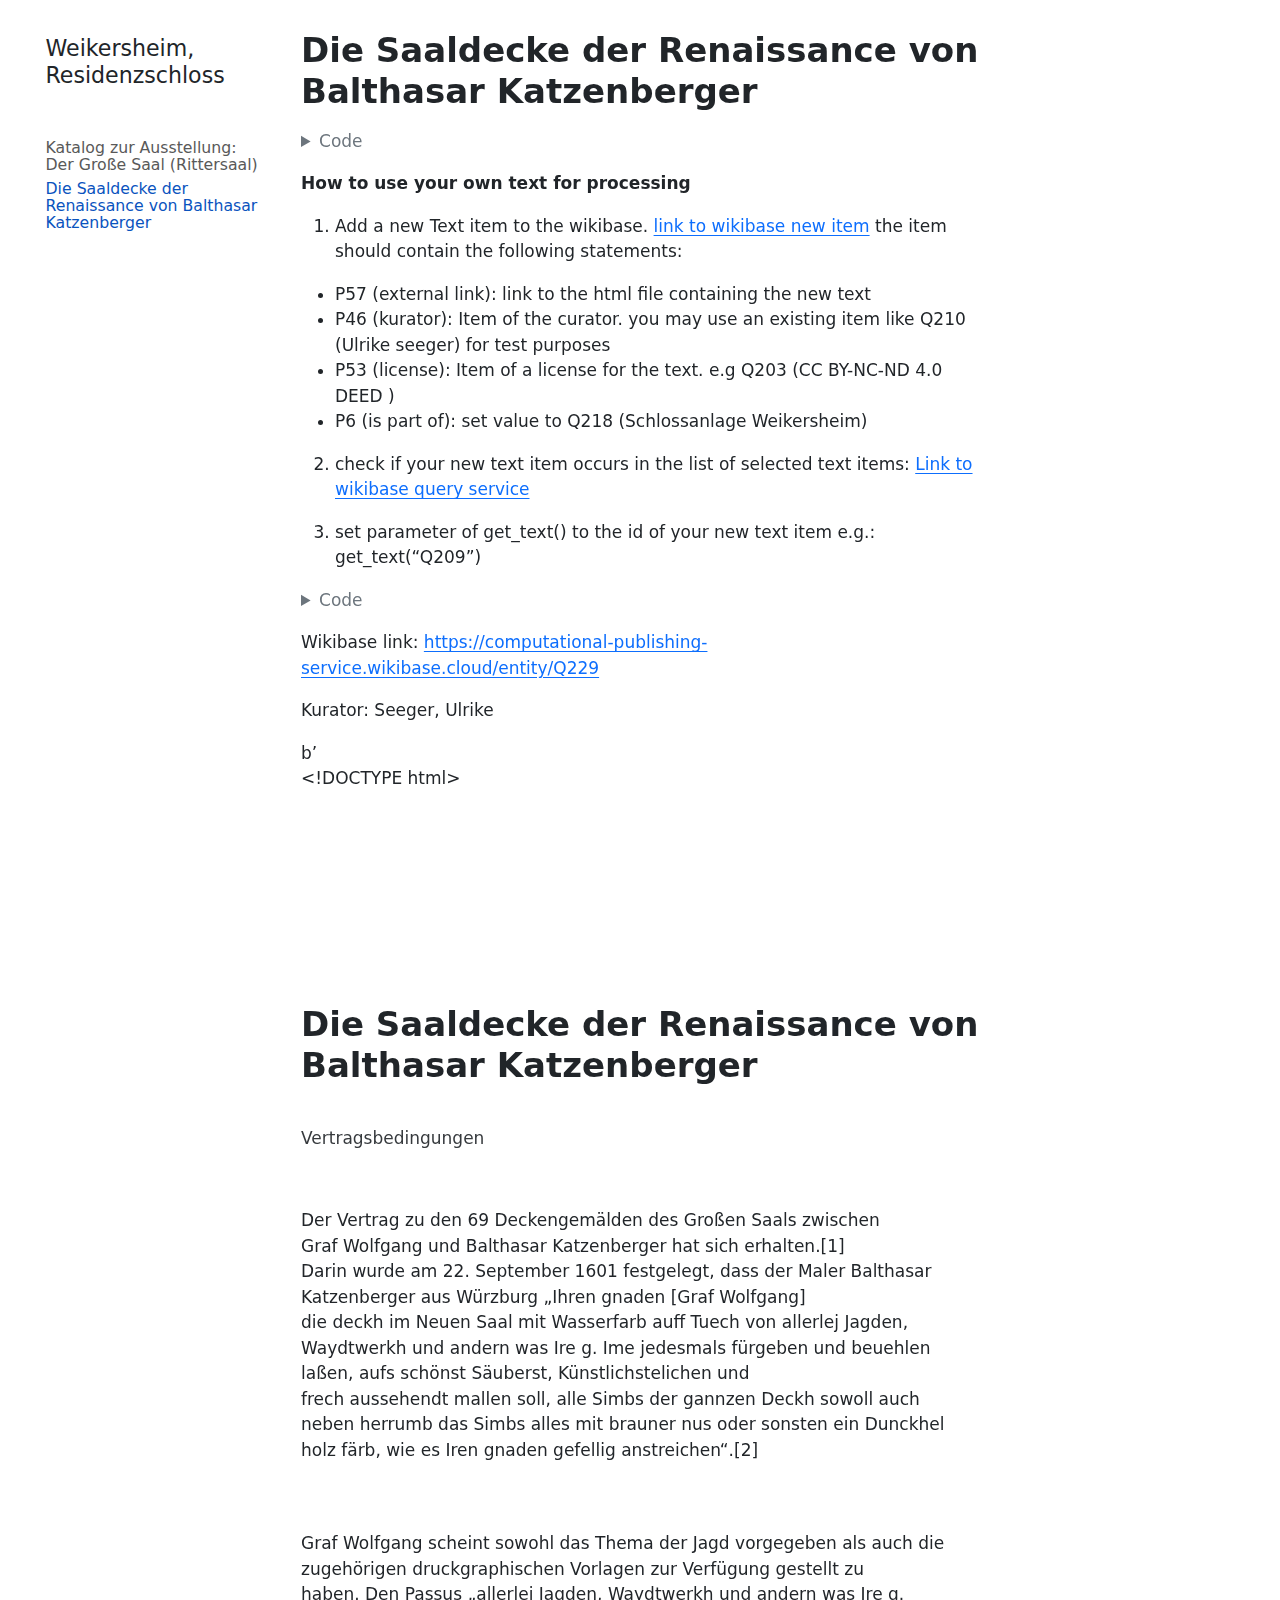
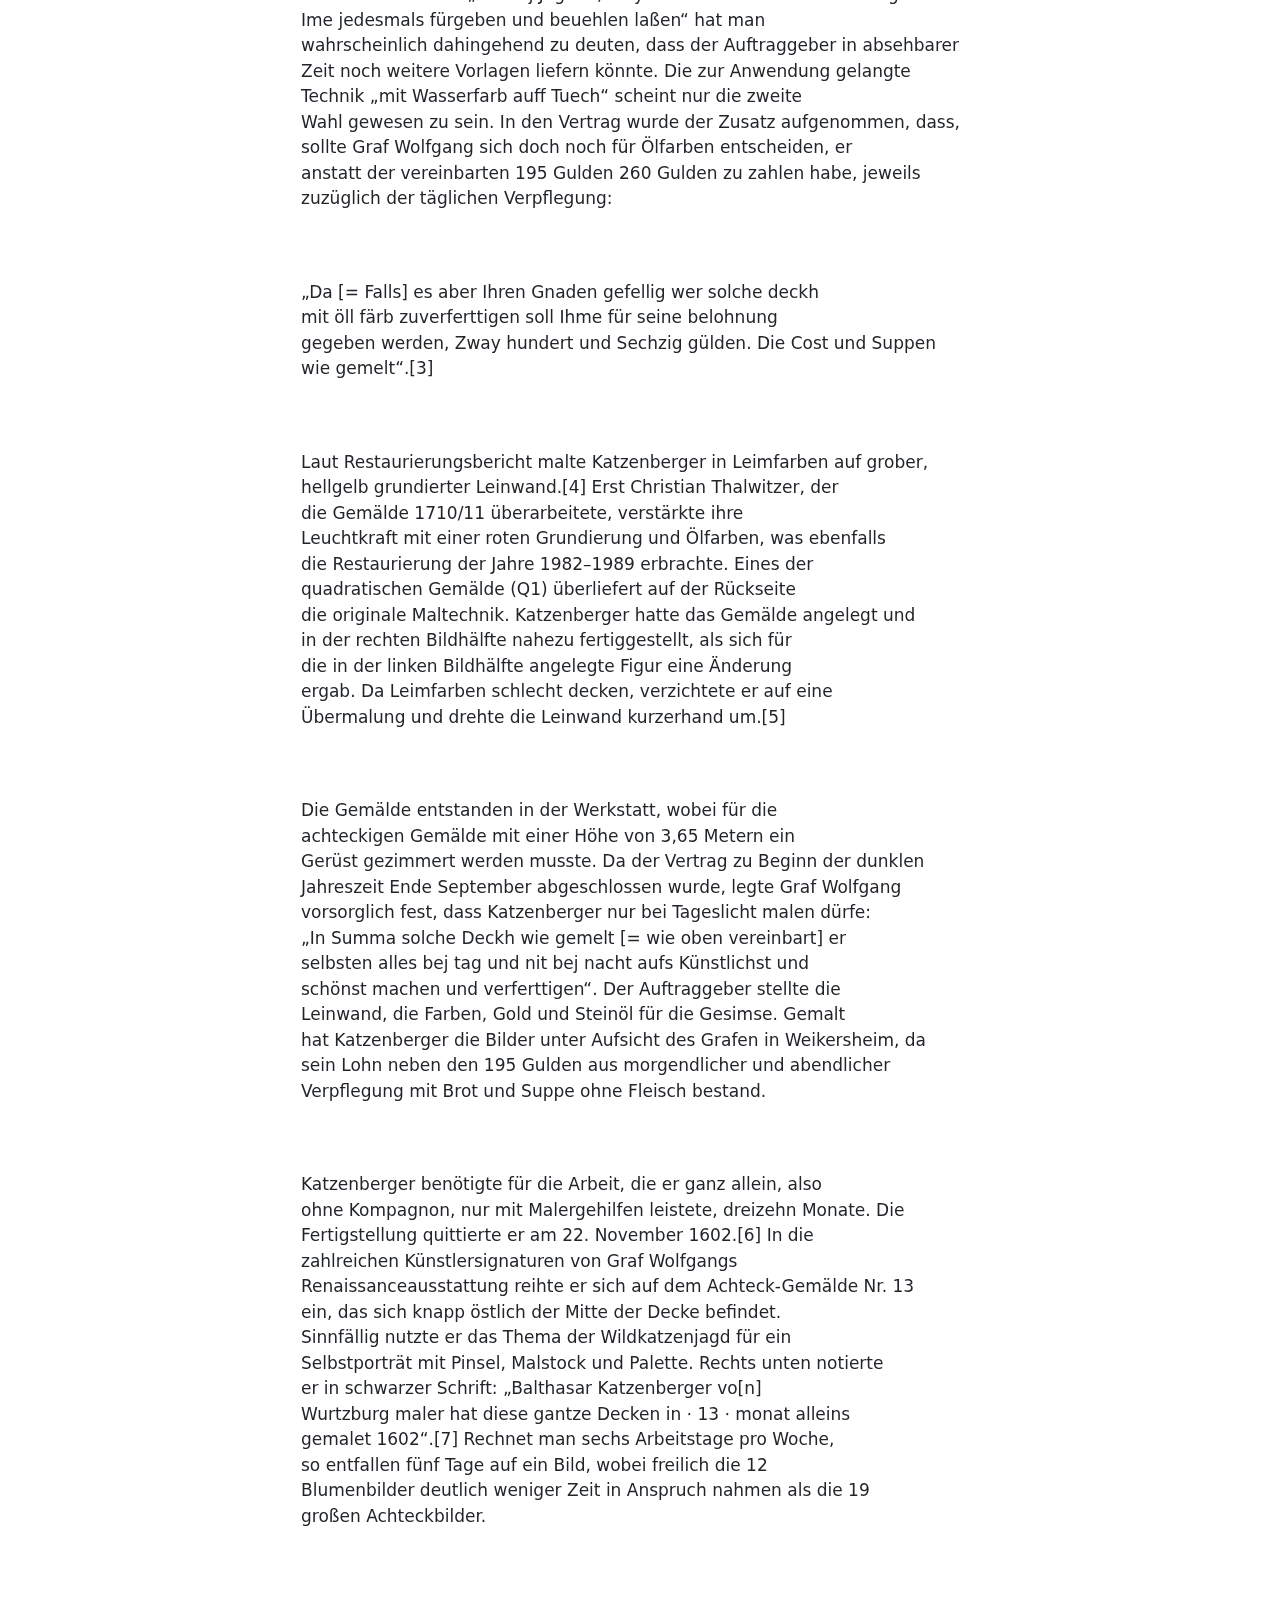
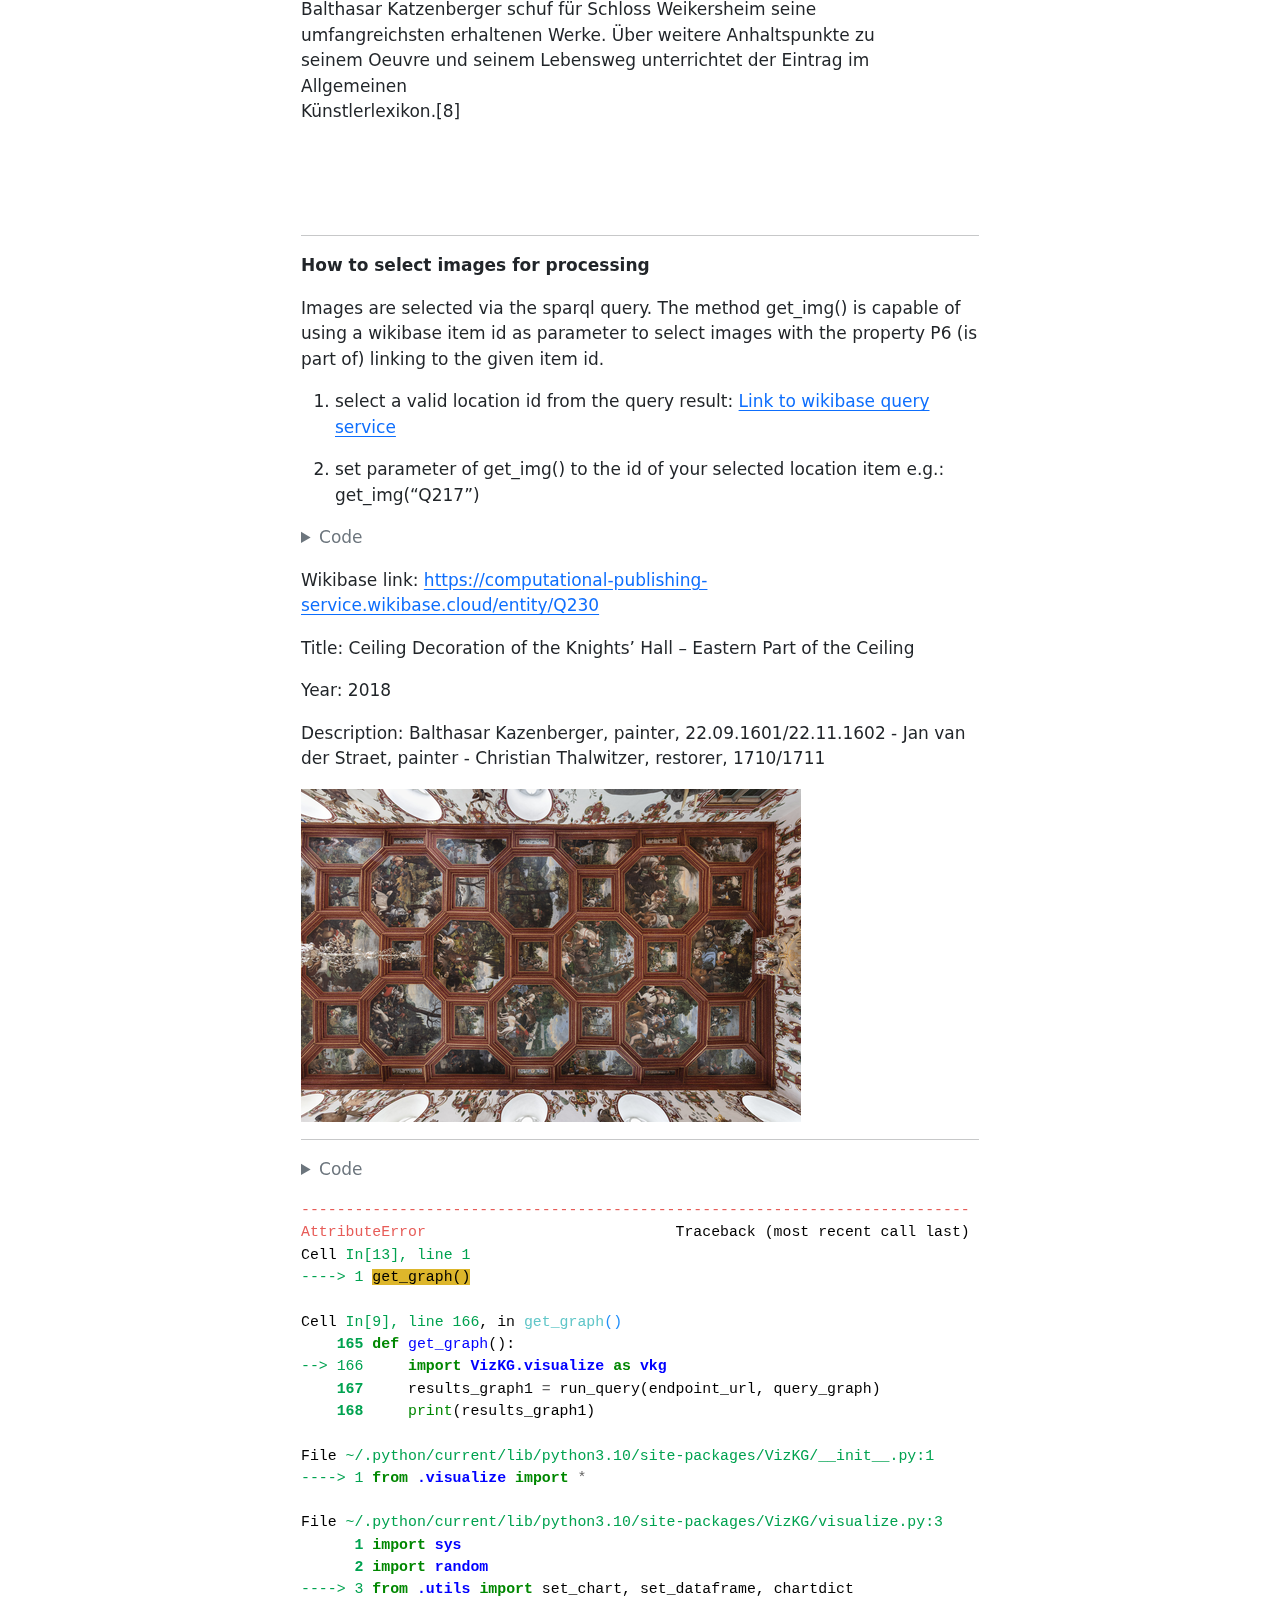
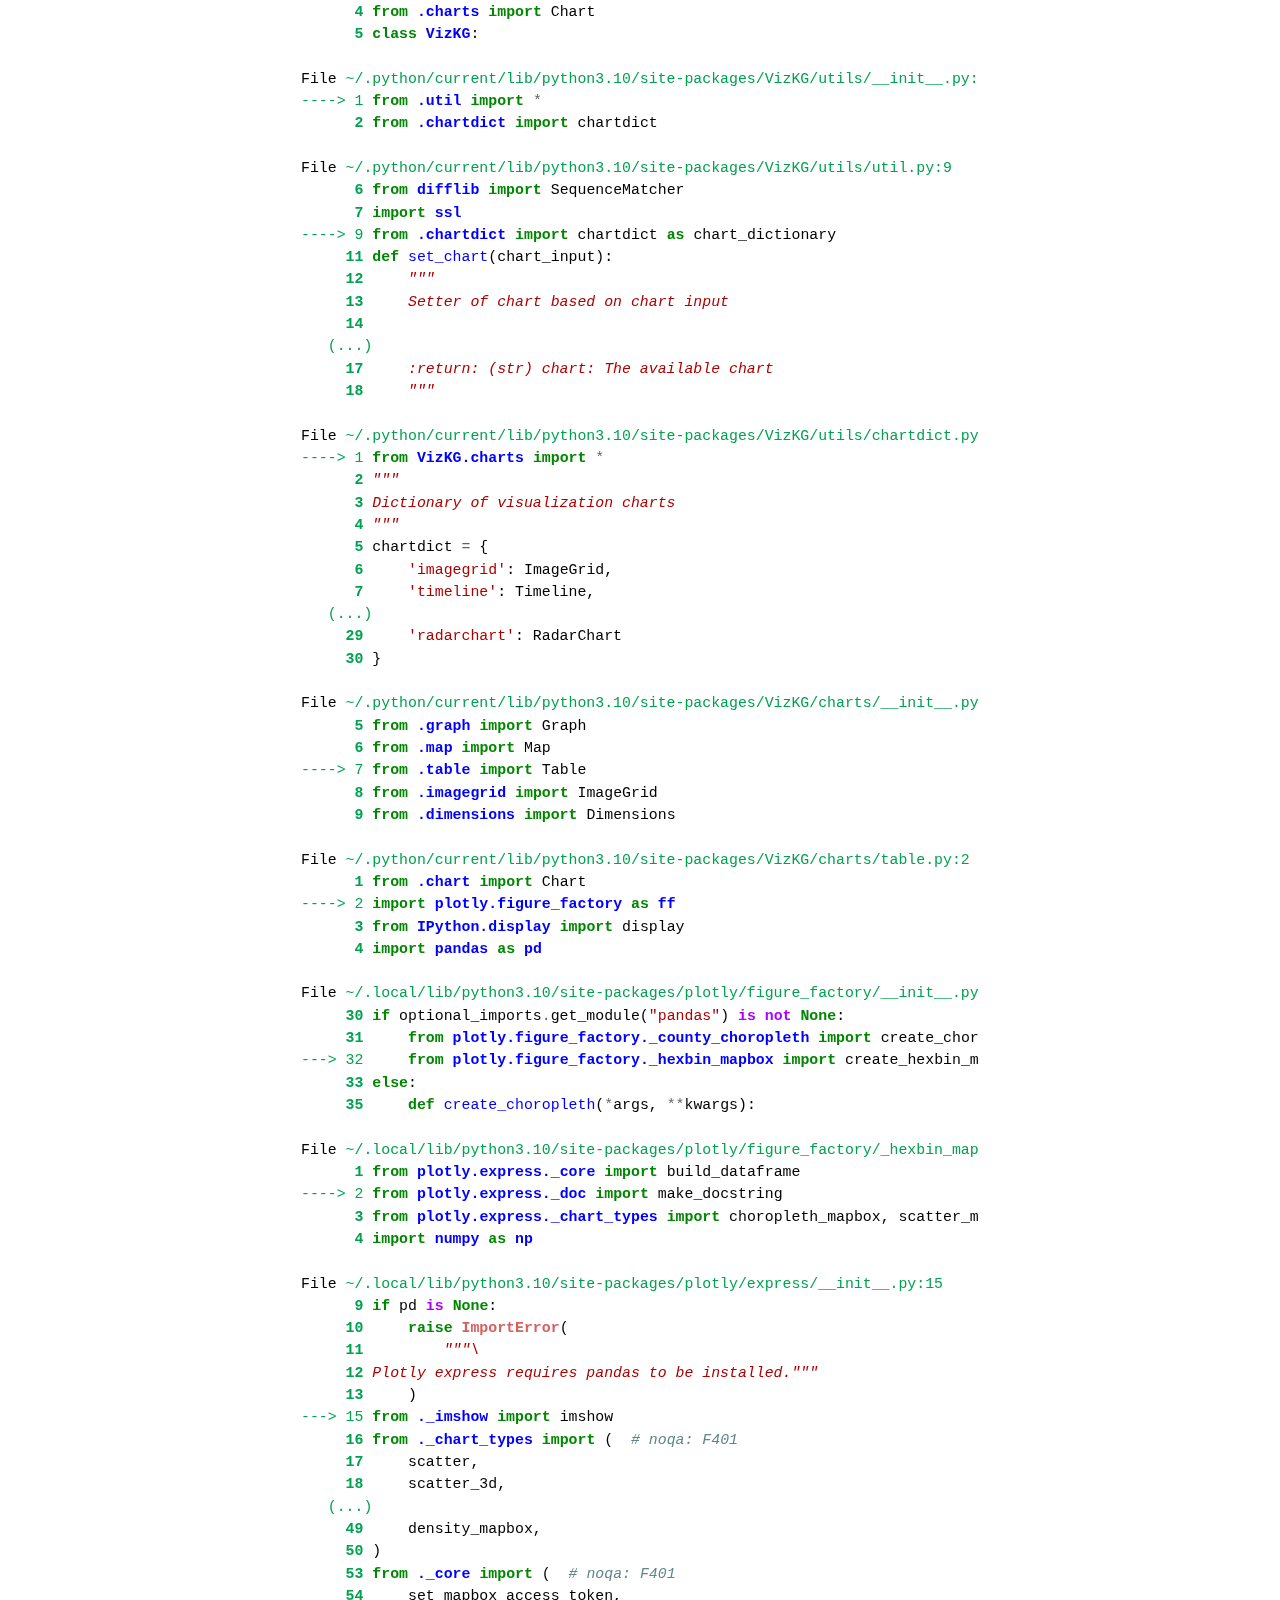
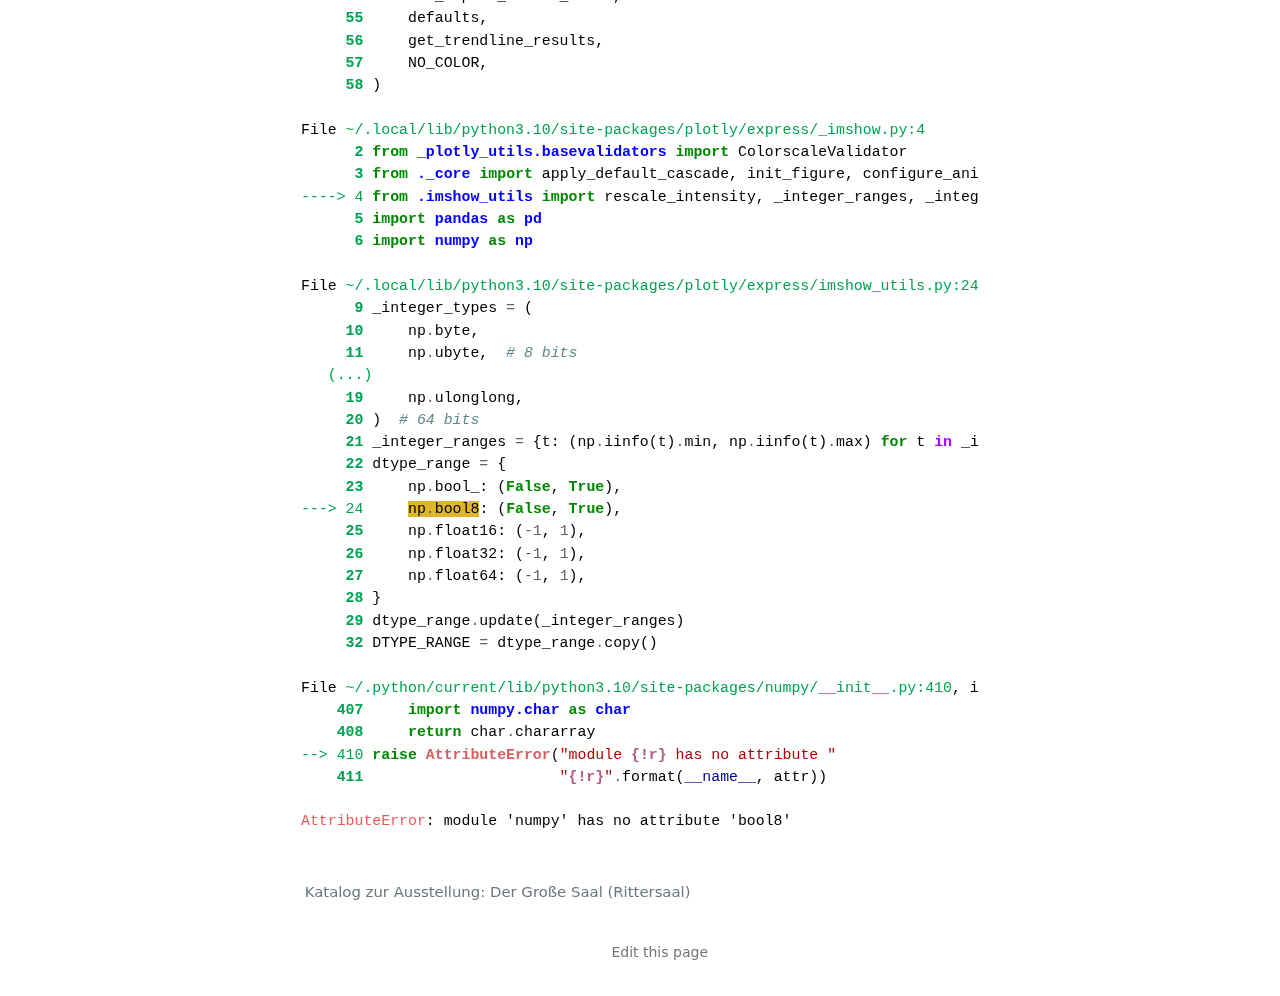
==== commit 138b195e: "minor fixes" ====
--- a/docs/section.html
+++ b/docs/section.html
@@ -2,12 +2,12 @@
 <html xmlns="http://www.w3.org/1999/xhtml" lang="en" xml:lang="en"><head>
 
 <meta charset="utf-8">
-<meta name="generator" content="quarto-1.4.554">
+<meta name="generator" content="quarto-1.5.55">
 
 <meta name="viewport" content="width=device-width, initial-scale=1.0, user-scalable=yes">
 
 
-<title>Weikersheim, Residenzschloss - Die Saaldecke der Renaissance von Balthasar Katzenberger</title>
+<title>Die Saaldecke der Renaissance von Balthasar Katzenberger – Weikersheim, Residenzschloss</title>
 <style>
 code{white-space: pre-wrap;}
 span.smallcaps{font-variant: small-caps;}
@@ -33,7 +33,7 @@
 }
 @media print {
 pre > code.sourceCode { white-space: pre-wrap; }
-pre > code.sourceCode > span { text-indent: -5em; padding-left: 5em; }
+pre > code.sourceCode > span { display: inline-block; text-indent: -5em; padding-left: 5em; }
 }
 pre.numberSource code
   { counter-reset: source-line 0; }
@@ -117,13 +117,13 @@
   <header id="quarto-header" class="headroom fixed-top">
   <nav class="quarto-secondary-nav">
     <div class="container-fluid d-flex">
-      <button type="button" class="quarto-btn-toggle btn" data-bs-toggle="collapse" data-bs-target=".quarto-sidebar-collapse-item" aria-controls="quarto-sidebar" aria-expanded="false" aria-label="Toggle sidebar navigation" onclick="if (window.quartoToggleHeadroom) { window.quartoToggleHeadroom(); }">
+      <button type="button" class="quarto-btn-toggle btn" data-bs-toggle="collapse" role="button" data-bs-target=".quarto-sidebar-collapse-item" aria-controls="quarto-sidebar" aria-expanded="false" aria-label="Toggle sidebar navigation" onclick="if (window.quartoToggleHeadroom) { window.quartoToggleHeadroom(); }">
         <i class="bi bi-layout-text-sidebar-reverse"></i>
       </button>
         <nav class="quarto-page-breadcrumbs" aria-label="breadcrumb"><ol class="breadcrumb"><li class="breadcrumb-item"><a href="./section.html"><span class="chapter-title">Die Saaldecke der Renaissance von Balthasar Katzenberger</span></a></li></ol></nav>
-        <a class="flex-grow-1" role="button" data-bs-toggle="collapse" data-bs-target=".quarto-sidebar-collapse-item" aria-controls="quarto-sidebar" aria-expanded="false" aria-label="Toggle sidebar navigation" onclick="if (window.quartoToggleHeadroom) { window.quartoToggleHeadroom(); }">      
+        <a class="flex-grow-1" role="navigation" data-bs-toggle="collapse" data-bs-target=".quarto-sidebar-collapse-item" aria-controls="quarto-sidebar" aria-expanded="false" aria-label="Toggle sidebar navigation" onclick="if (window.quartoToggleHeadroom) { window.quartoToggleHeadroom(); }">      
         </a>
-      <button type="button" class="btn quarto-search-button" aria-label="" onclick="window.quartoOpenSearch();">
+      <button type="button" class="btn quarto-search-button" aria-label="Search" onclick="window.quartoOpenSearch();">
         <i class="bi bi-search"></i>
       </button>
     </div>
@@ -139,23 +139,23 @@
         <div class="sidebar-tools-main">
     <a href="https://github.com/0xBuro/section-notebook" title="Source Code" class="quarto-navigation-tool px-1" aria-label="Source Code"><i class="bi bi-github"></i></a>
     <div class="dropdown">
-      <a href="" title="Download" id="quarto-navigation-tool-dropdown-0" class="quarto-navigation-tool dropdown-toggle px-1" data-bs-toggle="dropdown" aria-expanded="false" aria-label="Download"><i class="bi bi-download"></i></a>
+      <a href="" title="Download" id="quarto-navigation-tool-dropdown-0" class="quarto-navigation-tool dropdown-toggle px-1" data-bs-toggle="dropdown" aria-expanded="false" role="link" aria-label="Download"><i class="bi bi-download"></i></a>
       <ul class="dropdown-menu" aria-labelledby="quarto-navigation-tool-dropdown-0">
           <li>
             <a class="dropdown-item sidebar-tools-main-item" href="./Weikersheim,-Residenzschloss.pdf">
-              <i class="bi bi-bi-file-pdf pe-1"></i>
+              <i class="bi bi-file-pdf pe-1"></i>
             Download PDF
             </a>
           </li>
           <li>
             <a class="dropdown-item sidebar-tools-main-item" href="./Weikersheim,-Residenzschloss.docx">
-              <i class="bi bi-bi-file-word pe-1"></i>
+              <i class="bi bi-file-word pe-1"></i>
             Download Docx
             </a>
           </li>
           <li>
             <a class="dropdown-item sidebar-tools-main-item" href="./Weikersheim,-Residenzschloss.epub">
-              <i class="bi bi-bi-journal pe-1"></i>
+              <i class="bi bi-journal pe-1"></i>
             Download ePub
             </a>
           </li>
@@ -186,7 +186,7 @@
 </nav>
 <div id="quarto-sidebar-glass" class="quarto-sidebar-collapse-item" data-bs-toggle="collapse" data-bs-target=".quarto-sidebar-collapse-item"></div>
 <!-- margin-sidebar -->
-    <div id="quarto-margin-sidebar" class="sidebar margin-sidebar">
+    <div id="quarto-margin-sidebar" class="sidebar margin-sidebar zindex-bottom">
         
     </div>
 <!-- main -->
@@ -231,159 +231,162 @@
 <span id="cb1-16"><a href="#cb1-16" aria-hidden="true" tabindex="-1"></a><span class="st">PREFIX cpsps: &lt;https://computational-publishing-service.wikibase.cloud/prop/statement/&gt;</span></span>
 <span id="cb1-17"><a href="#cb1-17" aria-hidden="true" tabindex="-1"></a><span class="st">PREFIX cpspq: &lt;https://computational-publishing-service.wikibase.cloud/prop/qualifier/&gt;</span></span>
 <span id="cb1-18"><a href="#cb1-18" aria-hidden="true" tabindex="-1"></a></span>
-<span id="cb1-19"><a href="#cb1-19" aria-hidden="true" tabindex="-1"></a><span class="st">SELECT ?textItem ?kuratorLabel ?textUrl</span></span>
-<span id="cb1-20"><a href="#cb1-20" aria-hidden="true" tabindex="-1"></a><span class="st">WHERE</span></span>
-<span id="cb1-21"><a href="#cb1-21" aria-hidden="true" tabindex="-1"></a><span class="st">{</span></span>
-<span id="cb1-22"><a href="#cb1-22" aria-hidden="true" tabindex="-1"></a><span class="st">  &lt;placeholder&gt;</span></span>
-<span id="cb1-23"><a href="#cb1-23" aria-hidden="true" tabindex="-1"></a><span class="st">  ?textItem cpsp:P46 ?kuratorStatement. </span></span>
-<span id="cb1-24"><a href="#cb1-24" aria-hidden="true" tabindex="-1"></a><span class="st">  ?kuratorStatement cpsps:P46 ?kuratorItem. </span></span>
-<span id="cb1-25"><a href="#cb1-25" aria-hidden="true" tabindex="-1"></a><span class="st">  ?kuratorItem rdfs:label ?kuratorLabel.</span></span>
-<span id="cb1-26"><a href="#cb1-26" aria-hidden="true" tabindex="-1"></a><span class="st">  ?textItem cpsp:P57 ?urlstatement. </span></span>
-<span id="cb1-27"><a href="#cb1-27" aria-hidden="true" tabindex="-1"></a><span class="st">  ?urlstatement cpsps:P57 ?textUrl. </span></span>
-<span id="cb1-28"><a href="#cb1-28" aria-hidden="true" tabindex="-1"></a><span class="st">}"""</span></span>
-<span id="cb1-29"><a href="#cb1-29" aria-hidden="true" tabindex="-1"></a></span>
-<span id="cb1-30"><a href="#cb1-30" aria-hidden="true" tabindex="-1"></a>query_img <span class="op">=</span> <span class="st">"""PREFIX cps: &lt;https://computational-publishing-service.wikibase.cloud/entity/&gt;</span></span>
-<span id="cb1-31"><a href="#cb1-31" aria-hidden="true" tabindex="-1"></a><span class="st">PREFIX cpss: &lt;https://computational-publishing-service.wikibase.cloud/entity/statement/&gt;</span></span>
-<span id="cb1-32"><a href="#cb1-32" aria-hidden="true" tabindex="-1"></a><span class="st">PREFIX cpsv: &lt;https://computational-publishing-service.wikibase.cloud/value/&gt;</span></span>
-<span id="cb1-33"><a href="#cb1-33" aria-hidden="true" tabindex="-1"></a><span class="st">PREFIX cpspt: &lt;https://computational-publishing-service.wikibase.cloud/prop/direct/&gt;</span></span>
-<span id="cb1-34"><a href="#cb1-34" aria-hidden="true" tabindex="-1"></a><span class="st">PREFIX cpsp: &lt;https://computational-publishing-service.wikibase.cloud/prop/&gt;</span></span>
-<span id="cb1-35"><a href="#cb1-35" aria-hidden="true" tabindex="-1"></a><span class="st">PREFIX cpsps: &lt;https://computational-publishing-service.wikibase.cloud/prop/statement/&gt;</span></span>
-<span id="cb1-36"><a href="#cb1-36" aria-hidden="true" tabindex="-1"></a><span class="st">PREFIX cpspq: &lt;https://computational-publishing-service.wikibase.cloud/prop/qualifier/&gt;</span></span>
-<span id="cb1-37"><a href="#cb1-37" aria-hidden="true" tabindex="-1"></a></span>
-<span id="cb1-38"><a href="#cb1-38" aria-hidden="true" tabindex="-1"></a><span class="st">SELECT DISTINCT ?itemLabel ?itemDescr ?imgItem ?imgUrl ?publishDate </span></span>
-<span id="cb1-39"><a href="#cb1-39" aria-hidden="true" tabindex="-1"></a><span class="st">WHERE</span></span>
-<span id="cb1-40"><a href="#cb1-40" aria-hidden="true" tabindex="-1"></a><span class="st">{</span></span>
-<span id="cb1-41"><a href="#cb1-41" aria-hidden="true" tabindex="-1"></a><span class="st">  ?imgItem cpsp:P107 ?urlStatement. </span></span>
-<span id="cb1-42"><a href="#cb1-42" aria-hidden="true" tabindex="-1"></a><span class="st">  ?urlStatement cpsps:P107 ?imgUrl. </span></span>
-<span id="cb1-43"><a href="#cb1-43" aria-hidden="true" tabindex="-1"></a><span class="st">  ?imgItem cpsp:P60 ?dateStatement. </span></span>
-<span id="cb1-44"><a href="#cb1-44" aria-hidden="true" tabindex="-1"></a><span class="st">  ?dateStatement cpsps:P60 ?publishDate.</span></span>
-<span id="cb1-45"><a href="#cb1-45" aria-hidden="true" tabindex="-1"></a><span class="st">  ?imgItem cpsp:P6 ?partOfStatement.</span></span>
-<span id="cb1-46"><a href="#cb1-46" aria-hidden="true" tabindex="-1"></a><span class="st">  ?partOfStatement cpsps:P6 ?partOfItem.</span></span>
-<span id="cb1-47"><a href="#cb1-47" aria-hidden="true" tabindex="-1"></a><span class="st">  &lt;placeholder&gt; </span></span>
-<span id="cb1-48"><a href="#cb1-48" aria-hidden="true" tabindex="-1"></a><span class="st">  SERVICE wikibase:label {</span></span>
-<span id="cb1-49"><a href="#cb1-49" aria-hidden="true" tabindex="-1"></a><span class="st">      bd:serviceParam wikibase:language "de,en".</span></span>
-<span id="cb1-50"><a href="#cb1-50" aria-hidden="true" tabindex="-1"></a><span class="st">      ?imgItem rdfs:label ?itemLabel.</span></span>
-<span id="cb1-51"><a href="#cb1-51" aria-hidden="true" tabindex="-1"></a><span class="st">      ?imgItem schema:description ?itemDescr.</span></span>
-<span id="cb1-52"><a href="#cb1-52" aria-hidden="true" tabindex="-1"></a><span class="st">    }</span></span>
-<span id="cb1-53"><a href="#cb1-53" aria-hidden="true" tabindex="-1"></a><span class="st">}"""</span></span>
-<span id="cb1-54"><a href="#cb1-54" aria-hidden="true" tabindex="-1"></a>query_graph <span class="op">=</span> <span class="st">"""PREFIX cps: &lt;https://computational-publishing-service.wikibase.cloud/entity/&gt;</span></span>
-<span id="cb1-55"><a href="#cb1-55" aria-hidden="true" tabindex="-1"></a><span class="st">PREFIX cpss: &lt;https://computational-publishing-service.wikibase.cloud/entity/statement/&gt;</span></span>
-<span id="cb1-56"><a href="#cb1-56" aria-hidden="true" tabindex="-1"></a><span class="st">PREFIX cpsv: &lt;https://computational-publishing-service.wikibase.cloud/value/&gt;</span></span>
-<span id="cb1-57"><a href="#cb1-57" aria-hidden="true" tabindex="-1"></a><span class="st">PREFIX cpspt: &lt;https://computational-publishing-service.wikibase.cloud/prop/direct/&gt;</span></span>
-<span id="cb1-58"><a href="#cb1-58" aria-hidden="true" tabindex="-1"></a><span class="st">PREFIX cpsp: &lt;https://computational-publishing-service.wikibase.cloud/prop/&gt;</span></span>
-<span id="cb1-59"><a href="#cb1-59" aria-hidden="true" tabindex="-1"></a><span class="st">PREFIX cpsps: &lt;https://computational-publishing-service.wikibase.cloud/prop/statement/&gt;</span></span>
-<span id="cb1-60"><a href="#cb1-60" aria-hidden="true" tabindex="-1"></a><span class="st">PREFIX cpspq: &lt;https://computational-publishing-service.wikibase.cloud/prop/qualifier/&gt;</span></span>
-<span id="cb1-61"><a href="#cb1-61" aria-hidden="true" tabindex="-1"></a></span>
-<span id="cb1-62"><a href="#cb1-62" aria-hidden="true" tabindex="-1"></a><span class="st">SELECT ?x ?y</span></span>
-<span id="cb1-63"><a href="#cb1-63" aria-hidden="true" tabindex="-1"></a><span class="st">WHERE</span></span>
-<span id="cb1-64"><a href="#cb1-64" aria-hidden="true" tabindex="-1"></a><span class="st">{</span></span>
-<span id="cb1-65"><a href="#cb1-65" aria-hidden="true" tabindex="-1"></a><span class="st">  ?a cpsp:P2 ?c.</span></span>
-<span id="cb1-66"><a href="#cb1-66" aria-hidden="true" tabindex="-1"></a><span class="st">  ?c cpsps:P2 ?d.</span></span>
-<span id="cb1-67"><a href="#cb1-67" aria-hidden="true" tabindex="-1"></a><span class="st">  ?a rdfs:label ?x.</span></span>
-<span id="cb1-68"><a href="#cb1-68" aria-hidden="true" tabindex="-1"></a><span class="st">  ?d rdfs:label ?y.</span></span>
-<span id="cb1-69"><a href="#cb1-69" aria-hidden="true" tabindex="-1"></a></span>
-<span id="cb1-70"><a href="#cb1-70" aria-hidden="true" tabindex="-1"></a><span class="st">}LIMIT 1"""</span></span>
-<span id="cb1-71"><a href="#cb1-71" aria-hidden="true" tabindex="-1"></a></span>
-<span id="cb1-72"><a href="#cb1-72" aria-hidden="true" tabindex="-1"></a>query_graph2 <span class="op">=</span> <span class="st">"""</span></span>
-<span id="cb1-73"><a href="#cb1-73" aria-hidden="true" tabindex="-1"></a><span class="st">SELECT ?a ?b ?c</span></span>
-<span id="cb1-74"><a href="#cb1-74" aria-hidden="true" tabindex="-1"></a><span class="st">WHERE</span></span>
-<span id="cb1-75"><a href="#cb1-75" aria-hidden="true" tabindex="-1"></a><span class="st">{</span></span>
-<span id="cb1-76"><a href="#cb1-76" aria-hidden="true" tabindex="-1"></a><span class="st">  ?a rdfs:label ?c</span></span>
-<span id="cb1-77"><a href="#cb1-77" aria-hidden="true" tabindex="-1"></a><span class="st">}LIMIT 100"""</span></span>
-<span id="cb1-78"><a href="#cb1-78" aria-hidden="true" tabindex="-1"></a></span>
-<span id="cb1-79"><a href="#cb1-79" aria-hidden="true" tabindex="-1"></a></span>
-<span id="cb1-80"><a href="#cb1-80" aria-hidden="true" tabindex="-1"></a><span class="kw">def</span> run_query(endpoint_url, query):</span>
-<span id="cb1-81"><a href="#cb1-81" aria-hidden="true" tabindex="-1"></a>    user_agent <span class="op">=</span> <span class="st">"WDQS-example Python/</span><span class="sc">%s</span><span class="st">.</span><span class="sc">%s</span><span class="st">"</span> <span class="op">%</span> (sys.version_info[<span class="dv">0</span>], sys.version_info[<span class="dv">1</span>])</span>
-<span id="cb1-82"><a href="#cb1-82" aria-hidden="true" tabindex="-1"></a>    <span class="co"># </span><span class="al">TODO</span><span class="co"> adjust user agent; see https://w.wiki/CX6</span></span>
-<span id="cb1-83"><a href="#cb1-83" aria-hidden="true" tabindex="-1"></a>    sparql <span class="op">=</span> SPARQLWrapper(endpoint_url, agent<span class="op">=</span>user_agent)</span>
-<span id="cb1-84"><a href="#cb1-84" aria-hidden="true" tabindex="-1"></a>    sparql.setQuery(query)</span>
-<span id="cb1-85"><a href="#cb1-85" aria-hidden="true" tabindex="-1"></a>    sparql.setMethod(<span class="st">"POST"</span>) <span class="co">#this NEEDS to be added to get results (not included in the wikibase python example code)</span></span>
-<span id="cb1-86"><a href="#cb1-86" aria-hidden="true" tabindex="-1"></a>    sparql.setReturnFormat(JSON)</span>
-<span id="cb1-87"><a href="#cb1-87" aria-hidden="true" tabindex="-1"></a>    <span class="cf">return</span> sparql.query().convert()</span>
-<span id="cb1-88"><a href="#cb1-88" aria-hidden="true" tabindex="-1"></a></span>
-<span id="cb1-89"><a href="#cb1-89" aria-hidden="true" tabindex="-1"></a><span class="kw">def</span> get_text(textitem_id):</span>
-<span id="cb1-90"><a href="#cb1-90" aria-hidden="true" tabindex="-1"></a>    q <span class="op">=</span> <span class="st">""</span></span>
-<span id="cb1-91"><a href="#cb1-91" aria-hidden="true" tabindex="-1"></a>    <span class="cf">if</span> textitem_id:</span>
-<span id="cb1-92"><a href="#cb1-92" aria-hidden="true" tabindex="-1"></a>        q <span class="op">=</span> query_txt.replace(<span class="st">"&lt;placeholder&gt;"</span>, <span class="st">"cps:"</span><span class="op">+</span>textitem_id<span class="op">+</span><span class="st">" cpsp:P46 ?kuratorStatement."</span>)</span>
-<span id="cb1-93"><a href="#cb1-93" aria-hidden="true" tabindex="-1"></a>    <span class="cf">else</span>:</span>
-<span id="cb1-94"><a href="#cb1-94" aria-hidden="true" tabindex="-1"></a>        q <span class="op">=</span> query_txt.replace(<span class="st">"&lt;placeholder&gt;"</span>,<span class="st">""</span>)</span>
-<span id="cb1-95"><a href="#cb1-95" aria-hidden="true" tabindex="-1"></a></span>
-<span id="cb1-96"><a href="#cb1-96" aria-hidden="true" tabindex="-1"></a>    results_txt <span class="op">=</span> run_query(endpoint_url, q)</span>
-<span id="cb1-97"><a href="#cb1-97" aria-hidden="true" tabindex="-1"></a>    <span class="cf">for</span> item <span class="kw">in</span> results_txt[<span class="st">"results"</span>][<span class="st">"bindings"</span>]:</span>
-<span id="cb1-98"><a href="#cb1-98" aria-hidden="true" tabindex="-1"></a>        <span class="co"># print(item)</span></span>
-<span id="cb1-99"><a href="#cb1-99" aria-hidden="true" tabindex="-1"></a>        <span class="bu">print</span>(<span class="st">'Wikibase link: '</span> <span class="op">+</span> <span class="st">'['</span> <span class="op">+</span> item[<span class="st">'textItem'</span>][<span class="st">'value'</span>] <span class="op">+</span> <span class="st">']'</span> <span class="op">+</span> <span class="st">'('</span> <span class="op">+</span> item[<span class="st">'textItem'</span>][<span class="st">'value'</span>] <span class="op">+</span> <span class="st">')'</span> <span class="op">+</span> <span class="st">'</span><span class="ch">\n</span><span class="st">'</span>)</span>
-<span id="cb1-100"><a href="#cb1-100" aria-hidden="true" tabindex="-1"></a>        <span class="bu">print</span>(<span class="st">'Kurator: '</span> <span class="op">+</span> item[<span class="st">'kuratorLabel'</span>][<span class="st">'value'</span>] <span class="op">+</span> <span class="st">'</span><span class="ch">\n</span><span class="st">'</span>)</span>
-<span id="cb1-101"><a href="#cb1-101" aria-hidden="true" tabindex="-1"></a>        headers <span class="op">=</span> {<span class="st">'User-Agent'</span>: <span class="st">'Ex_Books_conference_bot/0.0 (https://github.com/SimonXIX/Experimental_Books_workshop; ad7588@coventry.ac.uk)'</span>}</span>
-<span id="cb1-102"><a href="#cb1-102" aria-hidden="true" tabindex="-1"></a>        r <span class="op">=</span> requests.get(item[<span class="st">'textUrl'</span>][<span class="st">'value'</span>], headers<span class="op">=</span>headers, stream<span class="op">=</span><span class="va">True</span>)</span>
-<span id="cb1-103"><a href="#cb1-103" aria-hidden="true" tabindex="-1"></a>        text <span class="op">=</span> <span class="bu">str</span>(r.content)</span>
-<span id="cb1-104"><a href="#cb1-104" aria-hidden="true" tabindex="-1"></a>        text <span class="op">=</span> text.replace(<span class="st">"ä"</span>,<span class="st">"&amp;auml;"</span>)</span>
-<span id="cb1-105"><a href="#cb1-105" aria-hidden="true" tabindex="-1"></a>        text <span class="op">=</span> text.replace(<span class="st">"Ä"</span>,<span class="st">"&amp;Auml;"</span>)</span>
-<span id="cb1-106"><a href="#cb1-106" aria-hidden="true" tabindex="-1"></a>        text <span class="op">=</span> text.replace(<span class="st">"ö"</span>,<span class="st">"&amp;ouml;"</span>)</span>
-<span id="cb1-107"><a href="#cb1-107" aria-hidden="true" tabindex="-1"></a>        text <span class="op">=</span> text.replace(<span class="st">"Ö"</span>,<span class="st">"&amp;Ouml;"</span>)</span>
-<span id="cb1-108"><a href="#cb1-108" aria-hidden="true" tabindex="-1"></a>        text <span class="op">=</span> text.replace(<span class="st">"ü"</span>,<span class="st">"&amp;uuml;"</span>)</span>
-<span id="cb1-109"><a href="#cb1-109" aria-hidden="true" tabindex="-1"></a>        text <span class="op">=</span> text.replace(<span class="st">"Ü"</span>,<span class="st">"&amp;Uuml;"</span>)</span>
-<span id="cb1-110"><a href="#cb1-110" aria-hidden="true" tabindex="-1"></a>        text <span class="op">=</span> text.replace(<span class="st">"ß"</span>,<span class="st">"&amp;szlig;"</span>)</span>
-<span id="cb1-111"><a href="#cb1-111" aria-hidden="true" tabindex="-1"></a>        text <span class="op">=</span> text.replace(<span class="st">'</span><span class="ch">\\</span><span class="st">n'</span>,<span class="st">"&lt;br&gt;"</span>)</span>
-<span id="cb1-112"><a href="#cb1-112" aria-hidden="true" tabindex="-1"></a>        text <span class="op">=</span> <span class="bu">str</span>(text)</span>
-<span id="cb1-113"><a href="#cb1-113" aria-hidden="true" tabindex="-1"></a>        text <span class="op">=</span> text.removeprefix(<span class="st">"b'&lt;!DOCTYPE html&gt;"</span>).removesuffix(<span class="st">"'"</span>)</span>
-<span id="cb1-114"><a href="#cb1-114" aria-hidden="true" tabindex="-1"></a>        <span class="bu">print</span>(text)</span>
-<span id="cb1-115"><a href="#cb1-115" aria-hidden="true" tabindex="-1"></a></span>
-<span id="cb1-116"><a href="#cb1-116" aria-hidden="true" tabindex="-1"></a><span class="kw">def</span> get_delay(date):</span>
-<span id="cb1-117"><a href="#cb1-117" aria-hidden="true" tabindex="-1"></a>    <span class="cf">try</span>:</span>
-<span id="cb1-118"><a href="#cb1-118" aria-hidden="true" tabindex="-1"></a>        date <span class="op">=</span> datetime.datetime.strptime(date, <span class="st">'%a, </span><span class="sc">%d</span><span class="st"> %b %Y %H:%M:%S GMT'</span>)</span>
-<span id="cb1-119"><a href="#cb1-119" aria-hidden="true" tabindex="-1"></a>        timeout <span class="op">=</span> <span class="bu">int</span>((date <span class="op">-</span> datetime.datetime.now()).total_seconds())</span>
-<span id="cb1-120"><a href="#cb1-120" aria-hidden="true" tabindex="-1"></a>    <span class="cf">except</span> <span class="pp">ValueError</span>:</span>
-<span id="cb1-121"><a href="#cb1-121" aria-hidden="true" tabindex="-1"></a>        timeout <span class="op">=</span> <span class="bu">int</span>(date)</span>
-<span id="cb1-122"><a href="#cb1-122" aria-hidden="true" tabindex="-1"></a>    <span class="cf">return</span> timeout</span>
-<span id="cb1-123"><a href="#cb1-123" aria-hidden="true" tabindex="-1"></a></span>
-<span id="cb1-124"><a href="#cb1-124" aria-hidden="true" tabindex="-1"></a><span class="kw">def</span> fetch_image_by_url(url, headers):</span>
-<span id="cb1-125"><a href="#cb1-125" aria-hidden="true" tabindex="-1"></a>    r <span class="op">=</span> requests.get(url, headers<span class="op">=</span>headers, stream<span class="op">=</span><span class="va">True</span>)</span>
-<span id="cb1-126"><a href="#cb1-126" aria-hidden="true" tabindex="-1"></a>    <span class="cf">if</span> r.status_code <span class="op">==</span> <span class="dv">200</span>:</span>
-<span id="cb1-127"><a href="#cb1-127" aria-hidden="true" tabindex="-1"></a>        im <span class="op">=</span> Image.<span class="bu">open</span>(r.raw)</span>
-<span id="cb1-128"><a href="#cb1-128" aria-hidden="true" tabindex="-1"></a>        <span class="cf">return</span> im</span>
-<span id="cb1-129"><a href="#cb1-129" aria-hidden="true" tabindex="-1"></a>    <span class="cf">if</span> r.status_code <span class="op">==</span> <span class="dv">500</span>:</span>
-<span id="cb1-130"><a href="#cb1-130" aria-hidden="true" tabindex="-1"></a>        <span class="cf">return</span> <span class="va">None</span></span>
-<span id="cb1-131"><a href="#cb1-131" aria-hidden="true" tabindex="-1"></a>    <span class="cf">if</span> r.status_code <span class="op">==</span> <span class="dv">403</span>:</span>
-<span id="cb1-132"><a href="#cb1-132" aria-hidden="true" tabindex="-1"></a>        <span class="cf">return</span> <span class="va">None</span></span>
-<span id="cb1-133"><a href="#cb1-133" aria-hidden="true" tabindex="-1"></a>    <span class="cf">if</span> r.status_code <span class="op">==</span> <span class="dv">429</span>:</span>
-<span id="cb1-134"><a href="#cb1-134" aria-hidden="true" tabindex="-1"></a>        timeout <span class="op">=</span> get_delay(r.headers[<span class="st">'retry-after'</span>])</span>
-<span id="cb1-135"><a href="#cb1-135" aria-hidden="true" tabindex="-1"></a>        <span class="bu">print</span>(<span class="st">'Timeout </span><span class="sc">{}</span><span class="st"> m </span><span class="sc">{}</span><span class="st"> s'</span>.<span class="bu">format</span>(timeout <span class="op">//</span> <span class="dv">60</span>, timeout <span class="op">%</span> <span class="dv">60</span>))</span>
-<span id="cb1-136"><a href="#cb1-136" aria-hidden="true" tabindex="-1"></a>        time.sleep(timeout)</span>
-<span id="cb1-137"><a href="#cb1-137" aria-hidden="true" tabindex="-1"></a>        fetch_image_by_url(url, headers)</span>
-<span id="cb1-138"><a href="#cb1-138" aria-hidden="true" tabindex="-1"></a></span>
-<span id="cb1-139"><a href="#cb1-139" aria-hidden="true" tabindex="-1"></a><span class="kw">def</span> get_img(partOfItem_id):</span>
-<span id="cb1-140"><a href="#cb1-140" aria-hidden="true" tabindex="-1"></a>    q <span class="op">=</span> <span class="st">""</span></span>
-<span id="cb1-141"><a href="#cb1-141" aria-hidden="true" tabindex="-1"></a>    <span class="cf">if</span> partOfItem_id:</span>
-<span id="cb1-142"><a href="#cb1-142" aria-hidden="true" tabindex="-1"></a>        q <span class="op">=</span> query_img.replace(<span class="st">"&lt;placeholder&gt;"</span>, <span class="st">"?partOfStatement cpsps:P6 cps:"</span><span class="op">+</span>partOfItem_id<span class="op">+</span><span class="st">"."</span>)</span>
-<span id="cb1-143"><a href="#cb1-143" aria-hidden="true" tabindex="-1"></a>    <span class="cf">else</span>:</span>
-<span id="cb1-144"><a href="#cb1-144" aria-hidden="true" tabindex="-1"></a>        q <span class="op">=</span> query_img.replace(<span class="st">"&lt;placeholder&gt;"</span>,<span class="st">""</span>)</span>
-<span id="cb1-145"><a href="#cb1-145" aria-hidden="true" tabindex="-1"></a>    results_img <span class="op">=</span> run_query(endpoint_url, q)</span>
-<span id="cb1-146"><a href="#cb1-146" aria-hidden="true" tabindex="-1"></a>    <span class="cf">for</span> item <span class="kw">in</span> results_img[<span class="st">"results"</span>][<span class="st">"bindings"</span>]:    </span>
-<span id="cb1-147"><a href="#cb1-147" aria-hidden="true" tabindex="-1"></a>      <span class="co">#print(item)</span></span>
-<span id="cb1-148"><a href="#cb1-148" aria-hidden="true" tabindex="-1"></a>      <span class="bu">print</span>(<span class="st">'Wikibase link: '</span> <span class="op">+</span> <span class="st">'['</span> <span class="op">+</span> item[<span class="st">'imgItem'</span>][<span class="st">'value'</span>] <span class="op">+</span> <span class="st">']'</span> <span class="op">+</span> <span class="st">'('</span> <span class="op">+</span> item[<span class="st">'imgItem'</span>][<span class="st">'value'</span>] <span class="op">+</span> <span class="st">')'</span> <span class="op">+</span> <span class="st">'</span><span class="ch">\n</span><span class="st">'</span>)</span>
-<span id="cb1-149"><a href="#cb1-149" aria-hidden="true" tabindex="-1"></a>      <span class="bu">print</span>(<span class="st">'Title: '</span> <span class="op">+</span> item[<span class="st">'itemLabel'</span>][<span class="st">'value'</span>] <span class="op">+</span> <span class="st">'</span><span class="ch">\n</span><span class="st">'</span>)</span>
-<span id="cb1-150"><a href="#cb1-150" aria-hidden="true" tabindex="-1"></a>      <span class="bu">print</span>(<span class="st">'Year: '</span> <span class="op">+</span> item[<span class="st">'publishDate'</span>][<span class="st">'value'</span>] <span class="op">+</span> <span class="st">'</span><span class="ch">\n</span><span class="st">'</span>)</span>
-<span id="cb1-151"><a href="#cb1-151" aria-hidden="true" tabindex="-1"></a>      <span class="bu">print</span>(<span class="st">'Description: '</span> <span class="op">+</span> html.unescape(item[<span class="st">'itemDescr'</span>][<span class="st">'value'</span>]) <span class="op">+</span> <span class="st">'</span><span class="ch">\n</span><span class="st">'</span>)</span>
-<span id="cb1-152"><a href="#cb1-152" aria-hidden="true" tabindex="-1"></a>      <span class="bu">print</span>(<span class="st">'hello'</span>)</span>
-<span id="cb1-153"><a href="#cb1-153" aria-hidden="true" tabindex="-1"></a></span>
-<span id="cb1-154"><a href="#cb1-154" aria-hidden="true" tabindex="-1"></a>      <span class="co"># get image from image URL and display resized version</span></span>
-<span id="cb1-155"><a href="#cb1-155" aria-hidden="true" tabindex="-1"></a>      image_url<span class="op">=</span>item[<span class="st">'imgUrl'</span>][<span class="st">'value'</span>]</span>
-<span id="cb1-156"><a href="#cb1-156" aria-hidden="true" tabindex="-1"></a>      headers <span class="op">=</span> {<span class="st">'User-Agent'</span>: <span class="st">'Ex_Books_conference_bot/0.0 (https://github.com/SimonXIX/Experimental_Books_workshop; ad7588@coventry.ac.uk)'</span>}</span>
-<span id="cb1-157"><a href="#cb1-157" aria-hidden="true" tabindex="-1"></a>      im <span class="op">=</span> fetch_image_by_url(image_url, headers)</span>
-<span id="cb1-158"><a href="#cb1-158" aria-hidden="true" tabindex="-1"></a>      im.thumbnail((<span class="dv">500</span>, <span class="dv">500</span>), Image.Resampling.LANCZOS)</span>
-<span id="cb1-159"><a href="#cb1-159" aria-hidden="true" tabindex="-1"></a>      display(im)</span>
-<span id="cb1-160"><a href="#cb1-160" aria-hidden="true" tabindex="-1"></a>      <span class="bu">print</span>(<span class="st">'</span><span class="ch">\n\n</span><span class="st">'</span>)</span>
-<span id="cb1-161"><a href="#cb1-161" aria-hidden="true" tabindex="-1"></a></span>
-<span id="cb1-162"><a href="#cb1-162" aria-hidden="true" tabindex="-1"></a><span class="kw">def</span> get_graph():</span>
-<span id="cb1-163"><a href="#cb1-163" aria-hidden="true" tabindex="-1"></a>    <span class="im">import</span> VizKG.visualize <span class="im">as</span> vkg</span>
-<span id="cb1-164"><a href="#cb1-164" aria-hidden="true" tabindex="-1"></a>    results_graph1 <span class="op">=</span> run_query(endpoint_url, query_graph)</span>
-<span id="cb1-165"><a href="#cb1-165" aria-hidden="true" tabindex="-1"></a>    <span class="co">#print(results_graph1)</span></span>
-<span id="cb1-166"><a href="#cb1-166" aria-hidden="true" tabindex="-1"></a>    <span class="co">#print('---')</span></span>
-<span id="cb1-167"><a href="#cb1-167" aria-hidden="true" tabindex="-1"></a>    results_graph2 <span class="op">=</span> run_query(endpoint_url, query_graph2)</span>
-<span id="cb1-168"><a href="#cb1-168" aria-hidden="true" tabindex="-1"></a>    <span class="co">#print(results_graph2)</span></span>
-<span id="cb1-169"><a href="#cb1-169" aria-hidden="true" tabindex="-1"></a></span>
-<span id="cb1-170"><a href="#cb1-170" aria-hidden="true" tabindex="-1"></a>    chart <span class="op">=</span> vkg(sparql_query<span class="op">=</span>query_graph2, sparql_service_url<span class="op">=</span>endpoint_url, chart<span class="op">=</span><span class="st">'wordcloud'</span>)</span>
-<span id="cb1-171"><a href="#cb1-171" aria-hidden="true" tabindex="-1"></a>    chart.plot()</span></code><button title="Copy to Clipboard" class="code-copy-button"><i class="bi"></i></button></pre></div>
+<span id="cb1-19"><a href="#cb1-19" aria-hidden="true" tabindex="-1"></a></span>
+<span id="cb1-20"><a href="#cb1-20" aria-hidden="true" tabindex="-1"></a><span class="st">SELECT ?textItem ?kuratorLabel ?textUrl</span></span>
+<span id="cb1-21"><a href="#cb1-21" aria-hidden="true" tabindex="-1"></a><span class="st">WHERE</span></span>
+<span id="cb1-22"><a href="#cb1-22" aria-hidden="true" tabindex="-1"></a><span class="st">{</span></span>
+<span id="cb1-23"><a href="#cb1-23" aria-hidden="true" tabindex="-1"></a><span class="st">  &lt;placeholder&gt;</span></span>
+<span id="cb1-24"><a href="#cb1-24" aria-hidden="true" tabindex="-1"></a><span class="st">  ?textItem cpsp:P46 ?kuratorStatement. </span></span>
+<span id="cb1-25"><a href="#cb1-25" aria-hidden="true" tabindex="-1"></a><span class="st">  ?kuratorStatement cpsps:P46 ?kuratorItem. </span></span>
+<span id="cb1-26"><a href="#cb1-26" aria-hidden="true" tabindex="-1"></a><span class="st">  ?kuratorItem rdfs:label ?kuratorLabel.</span></span>
+<span id="cb1-27"><a href="#cb1-27" aria-hidden="true" tabindex="-1"></a><span class="st">  ?textItem cpsp:P57 ?urlstatement. </span></span>
+<span id="cb1-28"><a href="#cb1-28" aria-hidden="true" tabindex="-1"></a><span class="st">  ?urlstatement cpsps:P57 ?textUrl. </span></span>
+<span id="cb1-29"><a href="#cb1-29" aria-hidden="true" tabindex="-1"></a><span class="st">}"""</span></span>
+<span id="cb1-30"><a href="#cb1-30" aria-hidden="true" tabindex="-1"></a></span>
+<span id="cb1-31"><a href="#cb1-31" aria-hidden="true" tabindex="-1"></a>query_img <span class="op">=</span><span class="st">"""PREFIX cps: &lt;https://computational-publishing-service.wikibase.cloud/entity/&gt;</span></span>
+<span id="cb1-32"><a href="#cb1-32" aria-hidden="true" tabindex="-1"></a><span class="st">PREFIX cpss: &lt;https://computational-publishing-service.wikibase.cloud/entity/statement/&gt;</span></span>
+<span id="cb1-33"><a href="#cb1-33" aria-hidden="true" tabindex="-1"></a><span class="st">PREFIX cpsv: &lt;https://computational-publishing-service.wikibase.cloud/value/&gt;</span></span>
+<span id="cb1-34"><a href="#cb1-34" aria-hidden="true" tabindex="-1"></a><span class="st">PREFIX cpspt: &lt;https://computational-publishing-service.wikibase.cloud/prop/direct/&gt;</span></span>
+<span id="cb1-35"><a href="#cb1-35" aria-hidden="true" tabindex="-1"></a><span class="st">PREFIX cpsp: &lt;https://computational-publishing-service.wikibase.cloud/prop/&gt;</span></span>
+<span id="cb1-36"><a href="#cb1-36" aria-hidden="true" tabindex="-1"></a><span class="st">PREFIX cpsps: &lt;https://computational-publishing-service.wikibase.cloud/prop/statement/&gt;</span></span>
+<span id="cb1-37"><a href="#cb1-37" aria-hidden="true" tabindex="-1"></a><span class="st">PREFIX cpspq: &lt;https://computational-publishing-service.wikibase.cloud/prop/qualifier/&gt;</span></span>
+<span id="cb1-38"><a href="#cb1-38" aria-hidden="true" tabindex="-1"></a></span>
+<span id="cb1-39"><a href="#cb1-39" aria-hidden="true" tabindex="-1"></a><span class="st">SELECT DISTINCT ?itemLabel ?itemDescr ?imgItem ?imgUrl ?publishDate</span></span>
+<span id="cb1-40"><a href="#cb1-40" aria-hidden="true" tabindex="-1"></a><span class="st">WHERE</span></span>
+<span id="cb1-41"><a href="#cb1-41" aria-hidden="true" tabindex="-1"></a><span class="st">{</span></span>
+<span id="cb1-42"><a href="#cb1-42" aria-hidden="true" tabindex="-1"></a><span class="st">  ?imgItem cpsp:P107 ?urlStatement. </span></span>
+<span id="cb1-43"><a href="#cb1-43" aria-hidden="true" tabindex="-1"></a><span class="st">  ?urlStatement cpsps:P107 ?imgUrl. </span></span>
+<span id="cb1-44"><a href="#cb1-44" aria-hidden="true" tabindex="-1"></a><span class="st">  ?imgItem cpsp:P60 ?dateStatement. </span></span>
+<span id="cb1-45"><a href="#cb1-45" aria-hidden="true" tabindex="-1"></a><span class="st">  ?dateStatement cpsps:P60 ?publishDate. </span></span>
+<span id="cb1-46"><a href="#cb1-46" aria-hidden="true" tabindex="-1"></a><span class="st">  ?imgItem cpsp:P6 ?partOfStatement.</span></span>
+<span id="cb1-47"><a href="#cb1-47" aria-hidden="true" tabindex="-1"></a><span class="st">  ?partOfStatement cpsps:P6 ?partOfItem.</span></span>
+<span id="cb1-48"><a href="#cb1-48" aria-hidden="true" tabindex="-1"></a><span class="st">  &lt;placeholder&gt; </span></span>
+<span id="cb1-49"><a href="#cb1-49" aria-hidden="true" tabindex="-1"></a></span>
+<span id="cb1-50"><a href="#cb1-50" aria-hidden="true" tabindex="-1"></a><span class="st">  FILTER (datatype(?publishDate) = xsd:edtf)</span></span>
+<span id="cb1-51"><a href="#cb1-51" aria-hidden="true" tabindex="-1"></a><span class="st">  </span></span>
+<span id="cb1-52"><a href="#cb1-52" aria-hidden="true" tabindex="-1"></a><span class="st">  SERVICE wikibase:label {</span></span>
+<span id="cb1-53"><a href="#cb1-53" aria-hidden="true" tabindex="-1"></a><span class="st">      bd:serviceParam wikibase:language "en,de".</span></span>
+<span id="cb1-54"><a href="#cb1-54" aria-hidden="true" tabindex="-1"></a><span class="st">      ?imgItem rdfs:label ?itemLabel.</span></span>
+<span id="cb1-55"><a href="#cb1-55" aria-hidden="true" tabindex="-1"></a><span class="st">      ?imgItem schema:description ?itemDescr.</span></span>
+<span id="cb1-56"><a href="#cb1-56" aria-hidden="true" tabindex="-1"></a><span class="st">    }</span></span>
+<span id="cb1-57"><a href="#cb1-57" aria-hidden="true" tabindex="-1"></a><span class="st">}"""</span></span>
+<span id="cb1-58"><a href="#cb1-58" aria-hidden="true" tabindex="-1"></a>query_graph <span class="op">=</span> <span class="st">"""PREFIX cps: &lt;https://computational-publishing-service.wikibase.cloud/entity/&gt;</span></span>
+<span id="cb1-59"><a href="#cb1-59" aria-hidden="true" tabindex="-1"></a><span class="st">PREFIX cpss: &lt;https://computational-publishing-service.wikibase.cloud/entity/statement/&gt;</span></span>
+<span id="cb1-60"><a href="#cb1-60" aria-hidden="true" tabindex="-1"></a><span class="st">PREFIX cpsv: &lt;https://computational-publishing-service.wikibase.cloud/value/&gt;</span></span>
+<span id="cb1-61"><a href="#cb1-61" aria-hidden="true" tabindex="-1"></a><span class="st">PREFIX cpspt: &lt;https://computational-publishing-service.wikibase.cloud/prop/direct/&gt;</span></span>
+<span id="cb1-62"><a href="#cb1-62" aria-hidden="true" tabindex="-1"></a><span class="st">PREFIX cpsp: &lt;https://computational-publishing-service.wikibase.cloud/prop/&gt;</span></span>
+<span id="cb1-63"><a href="#cb1-63" aria-hidden="true" tabindex="-1"></a><span class="st">PREFIX cpsps: &lt;https://computational-publishing-service.wikibase.cloud/prop/statement/&gt;</span></span>
+<span id="cb1-64"><a href="#cb1-64" aria-hidden="true" tabindex="-1"></a><span class="st">PREFIX cpspq: &lt;https://computational-publishing-service.wikibase.cloud/prop/qualifier/&gt;</span></span>
+<span id="cb1-65"><a href="#cb1-65" aria-hidden="true" tabindex="-1"></a></span>
+<span id="cb1-66"><a href="#cb1-66" aria-hidden="true" tabindex="-1"></a><span class="st">SELECT ?x ?y</span></span>
+<span id="cb1-67"><a href="#cb1-67" aria-hidden="true" tabindex="-1"></a><span class="st">WHERE</span></span>
+<span id="cb1-68"><a href="#cb1-68" aria-hidden="true" tabindex="-1"></a><span class="st">{</span></span>
+<span id="cb1-69"><a href="#cb1-69" aria-hidden="true" tabindex="-1"></a><span class="st">  ?a cpsp:P2 ?c.</span></span>
+<span id="cb1-70"><a href="#cb1-70" aria-hidden="true" tabindex="-1"></a><span class="st">  ?c cpsps:P2 ?d.</span></span>
+<span id="cb1-71"><a href="#cb1-71" aria-hidden="true" tabindex="-1"></a><span class="st">  ?a rdfs:label ?x.</span></span>
+<span id="cb1-72"><a href="#cb1-72" aria-hidden="true" tabindex="-1"></a><span class="st">  ?d rdfs:label ?y.</span></span>
+<span id="cb1-73"><a href="#cb1-73" aria-hidden="true" tabindex="-1"></a></span>
+<span id="cb1-74"><a href="#cb1-74" aria-hidden="true" tabindex="-1"></a><span class="st">}LIMIT 1"""</span></span>
+<span id="cb1-75"><a href="#cb1-75" aria-hidden="true" tabindex="-1"></a></span>
+<span id="cb1-76"><a href="#cb1-76" aria-hidden="true" tabindex="-1"></a>query_graph2 <span class="op">=</span> <span class="st">"""</span></span>
+<span id="cb1-77"><a href="#cb1-77" aria-hidden="true" tabindex="-1"></a><span class="st">SELECT ?a ?b ?c</span></span>
+<span id="cb1-78"><a href="#cb1-78" aria-hidden="true" tabindex="-1"></a><span class="st">WHERE</span></span>
+<span id="cb1-79"><a href="#cb1-79" aria-hidden="true" tabindex="-1"></a><span class="st">{</span></span>
+<span id="cb1-80"><a href="#cb1-80" aria-hidden="true" tabindex="-1"></a><span class="st">  ?a rdfs:label ?c</span></span>
+<span id="cb1-81"><a href="#cb1-81" aria-hidden="true" tabindex="-1"></a><span class="st">}LIMIT 100"""</span></span>
+<span id="cb1-82"><a href="#cb1-82" aria-hidden="true" tabindex="-1"></a></span>
+<span id="cb1-83"><a href="#cb1-83" aria-hidden="true" tabindex="-1"></a></span>
+<span id="cb1-84"><a href="#cb1-84" aria-hidden="true" tabindex="-1"></a><span class="kw">def</span> run_query(endpoint_url, query):</span>
+<span id="cb1-85"><a href="#cb1-85" aria-hidden="true" tabindex="-1"></a>    user_agent <span class="op">=</span> <span class="st">"WDQS-example Python/</span><span class="sc">%s</span><span class="st">.</span><span class="sc">%s</span><span class="st">"</span> <span class="op">%</span> (sys.version_info[<span class="dv">0</span>], sys.version_info[<span class="dv">1</span>])</span>
+<span id="cb1-86"><a href="#cb1-86" aria-hidden="true" tabindex="-1"></a>    <span class="co"># </span><span class="al">TODO</span><span class="co"> adjust user agent; see https://w.wiki/CX6</span></span>
+<span id="cb1-87"><a href="#cb1-87" aria-hidden="true" tabindex="-1"></a>    sparql <span class="op">=</span> SPARQLWrapper(endpoint_url, agent<span class="op">=</span>user_agent)</span>
+<span id="cb1-88"><a href="#cb1-88" aria-hidden="true" tabindex="-1"></a>    sparql.setQuery(query)</span>
+<span id="cb1-89"><a href="#cb1-89" aria-hidden="true" tabindex="-1"></a>    sparql.setMethod(<span class="st">"POST"</span>) <span class="co">#this NEEDS to be added to get results (not included in the wikibase python example code)</span></span>
+<span id="cb1-90"><a href="#cb1-90" aria-hidden="true" tabindex="-1"></a>    sparql.setReturnFormat(JSON)</span>
+<span id="cb1-91"><a href="#cb1-91" aria-hidden="true" tabindex="-1"></a>    <span class="cf">return</span> sparql.query().convert()</span>
+<span id="cb1-92"><a href="#cb1-92" aria-hidden="true" tabindex="-1"></a></span>
+<span id="cb1-93"><a href="#cb1-93" aria-hidden="true" tabindex="-1"></a><span class="kw">def</span> get_text(textitem_id):</span>
+<span id="cb1-94"><a href="#cb1-94" aria-hidden="true" tabindex="-1"></a>    q <span class="op">=</span> <span class="st">""</span></span>
+<span id="cb1-95"><a href="#cb1-95" aria-hidden="true" tabindex="-1"></a>    <span class="cf">if</span> textitem_id:</span>
+<span id="cb1-96"><a href="#cb1-96" aria-hidden="true" tabindex="-1"></a>        q <span class="op">=</span> query_txt.replace(<span class="st">"&lt;placeholder&gt;"</span>, <span class="st">"cps:"</span><span class="op">+</span>textitem_id<span class="op">+</span><span class="st">" cpsp:P46 ?kuratorStatement."</span>)</span>
+<span id="cb1-97"><a href="#cb1-97" aria-hidden="true" tabindex="-1"></a>    <span class="cf">else</span>:</span>
+<span id="cb1-98"><a href="#cb1-98" aria-hidden="true" tabindex="-1"></a>        q <span class="op">=</span> query_txt.replace(<span class="st">"&lt;placeholder&gt;"</span>,<span class="st">""</span>)</span>
+<span id="cb1-99"><a href="#cb1-99" aria-hidden="true" tabindex="-1"></a></span>
+<span id="cb1-100"><a href="#cb1-100" aria-hidden="true" tabindex="-1"></a>    results_txt <span class="op">=</span> run_query(endpoint_url, q)</span>
+<span id="cb1-101"><a href="#cb1-101" aria-hidden="true" tabindex="-1"></a>    <span class="cf">for</span> item <span class="kw">in</span> results_txt[<span class="st">"results"</span>][<span class="st">"bindings"</span>]:</span>
+<span id="cb1-102"><a href="#cb1-102" aria-hidden="true" tabindex="-1"></a>        <span class="co"># print(item)</span></span>
+<span id="cb1-103"><a href="#cb1-103" aria-hidden="true" tabindex="-1"></a>        <span class="bu">print</span>(<span class="st">'Wikibase link: '</span> <span class="op">+</span> <span class="st">'['</span> <span class="op">+</span> item[<span class="st">'textItem'</span>][<span class="st">'value'</span>] <span class="op">+</span> <span class="st">']'</span> <span class="op">+</span> <span class="st">'('</span> <span class="op">+</span> item[<span class="st">'textItem'</span>][<span class="st">'value'</span>] <span class="op">+</span> <span class="st">')'</span> <span class="op">+</span> <span class="st">'</span><span class="ch">\n</span><span class="st">'</span>)</span>
+<span id="cb1-104"><a href="#cb1-104" aria-hidden="true" tabindex="-1"></a>        <span class="bu">print</span>(<span class="st">'Kurator: '</span> <span class="op">+</span> item[<span class="st">'kuratorLabel'</span>][<span class="st">'value'</span>] <span class="op">+</span> <span class="st">'</span><span class="ch">\n</span><span class="st">'</span>)</span>
+<span id="cb1-105"><a href="#cb1-105" aria-hidden="true" tabindex="-1"></a>        headers <span class="op">=</span> {<span class="st">'User-Agent'</span>: <span class="st">'Ex_Books_conference_bot/0.0 (https://github.com/SimonXIX/Experimental_Books_workshop; ad7588@coventry.ac.uk)'</span>}</span>
+<span id="cb1-106"><a href="#cb1-106" aria-hidden="true" tabindex="-1"></a>        r <span class="op">=</span> requests.get(item[<span class="st">'textUrl'</span>][<span class="st">'value'</span>], headers<span class="op">=</span>headers, stream<span class="op">=</span><span class="va">True</span>)</span>
+<span id="cb1-107"><a href="#cb1-107" aria-hidden="true" tabindex="-1"></a>        text <span class="op">=</span> <span class="bu">str</span>(r.content)</span>
+<span id="cb1-108"><a href="#cb1-108" aria-hidden="true" tabindex="-1"></a>        text <span class="op">=</span> text.replace(<span class="st">"ä"</span>,<span class="st">"&amp;auml;"</span>)</span>
+<span id="cb1-109"><a href="#cb1-109" aria-hidden="true" tabindex="-1"></a>        text <span class="op">=</span> text.replace(<span class="st">"Ä"</span>,<span class="st">"&amp;Auml;"</span>)</span>
+<span id="cb1-110"><a href="#cb1-110" aria-hidden="true" tabindex="-1"></a>        text <span class="op">=</span> text.replace(<span class="st">"ö"</span>,<span class="st">"&amp;ouml;"</span>)</span>
+<span id="cb1-111"><a href="#cb1-111" aria-hidden="true" tabindex="-1"></a>        text <span class="op">=</span> text.replace(<span class="st">"Ö"</span>,<span class="st">"&amp;Ouml;"</span>)</span>
+<span id="cb1-112"><a href="#cb1-112" aria-hidden="true" tabindex="-1"></a>        text <span class="op">=</span> text.replace(<span class="st">"ü"</span>,<span class="st">"&amp;uuml;"</span>)</span>
+<span id="cb1-113"><a href="#cb1-113" aria-hidden="true" tabindex="-1"></a>        text <span class="op">=</span> text.replace(<span class="st">"Ü"</span>,<span class="st">"&amp;Uuml;"</span>)</span>
+<span id="cb1-114"><a href="#cb1-114" aria-hidden="true" tabindex="-1"></a>        text <span class="op">=</span> text.replace(<span class="st">"ß"</span>,<span class="st">"&amp;szlig;"</span>)</span>
+<span id="cb1-115"><a href="#cb1-115" aria-hidden="true" tabindex="-1"></a>        text <span class="op">=</span> text.replace(<span class="st">'</span><span class="ch">\\</span><span class="st">n'</span>,<span class="st">"&lt;br&gt;"</span>)</span>
+<span id="cb1-116"><a href="#cb1-116" aria-hidden="true" tabindex="-1"></a>        text <span class="op">=</span> <span class="bu">str</span>(text)</span>
+<span id="cb1-117"><a href="#cb1-117" aria-hidden="true" tabindex="-1"></a>        text <span class="op">=</span> text.removeprefix(<span class="st">"b'&lt;!DOCTYPE html&gt;"</span>).removesuffix(<span class="st">"'"</span>)</span>
+<span id="cb1-118"><a href="#cb1-118" aria-hidden="true" tabindex="-1"></a>        <span class="bu">print</span>(text)</span>
+<span id="cb1-119"><a href="#cb1-119" aria-hidden="true" tabindex="-1"></a></span>
+<span id="cb1-120"><a href="#cb1-120" aria-hidden="true" tabindex="-1"></a><span class="kw">def</span> get_delay(date):</span>
+<span id="cb1-121"><a href="#cb1-121" aria-hidden="true" tabindex="-1"></a>    <span class="cf">try</span>:</span>
+<span id="cb1-122"><a href="#cb1-122" aria-hidden="true" tabindex="-1"></a>        date <span class="op">=</span> datetime.datetime.strptime(date, <span class="st">'%a, </span><span class="sc">%d</span><span class="st"> %b %Y %H:%M:%S GMT'</span>)</span>
+<span id="cb1-123"><a href="#cb1-123" aria-hidden="true" tabindex="-1"></a>        timeout <span class="op">=</span> <span class="bu">int</span>((date <span class="op">-</span> datetime.datetime.now()).total_seconds())</span>
+<span id="cb1-124"><a href="#cb1-124" aria-hidden="true" tabindex="-1"></a>    <span class="cf">except</span> <span class="pp">ValueError</span>:</span>
+<span id="cb1-125"><a href="#cb1-125" aria-hidden="true" tabindex="-1"></a>        timeout <span class="op">=</span> <span class="bu">int</span>(date)</span>
+<span id="cb1-126"><a href="#cb1-126" aria-hidden="true" tabindex="-1"></a>    <span class="cf">return</span> timeout</span>
+<span id="cb1-127"><a href="#cb1-127" aria-hidden="true" tabindex="-1"></a></span>
+<span id="cb1-128"><a href="#cb1-128" aria-hidden="true" tabindex="-1"></a><span class="kw">def</span> fetch_image_by_url(url, headers):</span>
+<span id="cb1-129"><a href="#cb1-129" aria-hidden="true" tabindex="-1"></a>    r <span class="op">=</span> requests.get(url, headers<span class="op">=</span>headers, stream<span class="op">=</span><span class="va">True</span>)</span>
+<span id="cb1-130"><a href="#cb1-130" aria-hidden="true" tabindex="-1"></a>    <span class="cf">if</span> r.status_code <span class="op">==</span> <span class="dv">200</span>:</span>
+<span id="cb1-131"><a href="#cb1-131" aria-hidden="true" tabindex="-1"></a>        im <span class="op">=</span> Image.<span class="bu">open</span>(r.raw)</span>
+<span id="cb1-132"><a href="#cb1-132" aria-hidden="true" tabindex="-1"></a>        <span class="cf">return</span> im</span>
+<span id="cb1-133"><a href="#cb1-133" aria-hidden="true" tabindex="-1"></a>    <span class="cf">if</span> r.status_code <span class="op">==</span> <span class="dv">500</span>:</span>
+<span id="cb1-134"><a href="#cb1-134" aria-hidden="true" tabindex="-1"></a>        <span class="cf">return</span> <span class="va">None</span></span>
+<span id="cb1-135"><a href="#cb1-135" aria-hidden="true" tabindex="-1"></a>    <span class="cf">if</span> r.status_code <span class="op">==</span> <span class="dv">403</span>:</span>
+<span id="cb1-136"><a href="#cb1-136" aria-hidden="true" tabindex="-1"></a>        <span class="cf">return</span> <span class="va">None</span></span>
+<span id="cb1-137"><a href="#cb1-137" aria-hidden="true" tabindex="-1"></a>    <span class="cf">if</span> r.status_code <span class="op">==</span> <span class="dv">429</span>:</span>
+<span id="cb1-138"><a href="#cb1-138" aria-hidden="true" tabindex="-1"></a>        timeout <span class="op">=</span> get_delay(r.headers[<span class="st">'retry-after'</span>])</span>
+<span id="cb1-139"><a href="#cb1-139" aria-hidden="true" tabindex="-1"></a>        <span class="bu">print</span>(<span class="st">'Timeout </span><span class="sc">{}</span><span class="st"> m </span><span class="sc">{}</span><span class="st"> s'</span>.<span class="bu">format</span>(timeout <span class="op">//</span> <span class="dv">60</span>, timeout <span class="op">%</span> <span class="dv">60</span>))</span>
+<span id="cb1-140"><a href="#cb1-140" aria-hidden="true" tabindex="-1"></a>        time.sleep(timeout)</span>
+<span id="cb1-141"><a href="#cb1-141" aria-hidden="true" tabindex="-1"></a>        fetch_image_by_url(url, headers)</span>
+<span id="cb1-142"><a href="#cb1-142" aria-hidden="true" tabindex="-1"></a></span>
+<span id="cb1-143"><a href="#cb1-143" aria-hidden="true" tabindex="-1"></a><span class="kw">def</span> get_img(partOfItem_id):</span>
+<span id="cb1-144"><a href="#cb1-144" aria-hidden="true" tabindex="-1"></a>    q <span class="op">=</span> <span class="st">""</span></span>
+<span id="cb1-145"><a href="#cb1-145" aria-hidden="true" tabindex="-1"></a>    <span class="cf">if</span> partOfItem_id:</span>
+<span id="cb1-146"><a href="#cb1-146" aria-hidden="true" tabindex="-1"></a>        q <span class="op">=</span> query_img.replace(<span class="st">"&lt;placeholder&gt;"</span>, <span class="st">"?partOfStatement cpsps:P6 cps:"</span><span class="op">+</span>partOfItem_id<span class="op">+</span><span class="st">"."</span>)</span>
+<span id="cb1-147"><a href="#cb1-147" aria-hidden="true" tabindex="-1"></a>    <span class="cf">else</span>:</span>
+<span id="cb1-148"><a href="#cb1-148" aria-hidden="true" tabindex="-1"></a>        q <span class="op">=</span> query_img.replace(<span class="st">"&lt;placeholder&gt;"</span>,<span class="st">""</span>)</span>
+<span id="cb1-149"><a href="#cb1-149" aria-hidden="true" tabindex="-1"></a>    results_img <span class="op">=</span> run_query(endpoint_url, q)</span>
+<span id="cb1-150"><a href="#cb1-150" aria-hidden="true" tabindex="-1"></a>    <span class="cf">for</span> item <span class="kw">in</span> results_img[<span class="st">"results"</span>][<span class="st">"bindings"</span>]:    </span>
+<span id="cb1-151"><a href="#cb1-151" aria-hidden="true" tabindex="-1"></a>      <span class="co">#print(item)</span></span>
+<span id="cb1-152"><a href="#cb1-152" aria-hidden="true" tabindex="-1"></a>      <span class="bu">print</span>(<span class="st">'Wikibase link: '</span> <span class="op">+</span> <span class="st">'['</span> <span class="op">+</span> item[<span class="st">'imgItem'</span>][<span class="st">'value'</span>] <span class="op">+</span> <span class="st">']'</span> <span class="op">+</span> <span class="st">'('</span> <span class="op">+</span> item[<span class="st">'imgItem'</span>][<span class="st">'value'</span>] <span class="op">+</span> <span class="st">')'</span> <span class="op">+</span> <span class="st">'</span><span class="ch">\n</span><span class="st">'</span>)</span>
+<span id="cb1-153"><a href="#cb1-153" aria-hidden="true" tabindex="-1"></a>      <span class="bu">print</span>(<span class="st">'Title: '</span> <span class="op">+</span> item[<span class="st">'itemLabel'</span>][<span class="st">'value'</span>] <span class="op">+</span> <span class="st">'</span><span class="ch">\n</span><span class="st">'</span>)</span>
+<span id="cb1-154"><a href="#cb1-154" aria-hidden="true" tabindex="-1"></a>      <span class="bu">print</span>(<span class="st">'Year: '</span> <span class="op">+</span> item[<span class="st">'publishDate'</span>][<span class="st">'value'</span>] <span class="op">+</span> <span class="st">'</span><span class="ch">\n</span><span class="st">'</span>)</span>
+<span id="cb1-155"><a href="#cb1-155" aria-hidden="true" tabindex="-1"></a>      <span class="bu">print</span>(<span class="st">'Description: '</span> <span class="op">+</span> html.unescape(item[<span class="st">'itemDescr'</span>][<span class="st">'value'</span>]) <span class="op">+</span> <span class="st">'</span><span class="ch">\n</span><span class="st">'</span>)</span>
+<span id="cb1-156"><a href="#cb1-156" aria-hidden="true" tabindex="-1"></a></span>
+<span id="cb1-157"><a href="#cb1-157" aria-hidden="true" tabindex="-1"></a>      <span class="co"># get image from image URL and display resized version</span></span>
+<span id="cb1-158"><a href="#cb1-158" aria-hidden="true" tabindex="-1"></a>      image_url<span class="op">=</span>item[<span class="st">'imgUrl'</span>][<span class="st">'value'</span>]</span>
+<span id="cb1-159"><a href="#cb1-159" aria-hidden="true" tabindex="-1"></a>      headers <span class="op">=</span> {<span class="st">'User-Agent'</span>: <span class="st">'Ex_Books_conference_bot/0.0 (https://github.com/SimonXIX/Experimental_Books_workshop; ad7588@coventry.ac.uk)'</span>}</span>
+<span id="cb1-160"><a href="#cb1-160" aria-hidden="true" tabindex="-1"></a>      im <span class="op">=</span> fetch_image_by_url(image_url, headers)</span>
+<span id="cb1-161"><a href="#cb1-161" aria-hidden="true" tabindex="-1"></a>      im.thumbnail((<span class="dv">500</span>, <span class="dv">500</span>), Image.Resampling.LANCZOS)</span>
+<span id="cb1-162"><a href="#cb1-162" aria-hidden="true" tabindex="-1"></a>      display(im)</span>
+<span id="cb1-163"><a href="#cb1-163" aria-hidden="true" tabindex="-1"></a>      <span class="bu">print</span>(<span class="st">'</span><span class="ch">\n\n</span><span class="st">'</span>)</span>
+<span id="cb1-164"><a href="#cb1-164" aria-hidden="true" tabindex="-1"></a></span>
+<span id="cb1-165"><a href="#cb1-165" aria-hidden="true" tabindex="-1"></a><span class="kw">def</span> get_graph():</span>
+<span id="cb1-166"><a href="#cb1-166" aria-hidden="true" tabindex="-1"></a>    <span class="im">import</span> VizKG.visualize <span class="im">as</span> vkg</span>
+<span id="cb1-167"><a href="#cb1-167" aria-hidden="true" tabindex="-1"></a>    results_graph1 <span class="op">=</span> run_query(endpoint_url, query_graph)</span>
+<span id="cb1-168"><a href="#cb1-168" aria-hidden="true" tabindex="-1"></a>    <span class="bu">print</span>(results_graph1)</span>
+<span id="cb1-169"><a href="#cb1-169" aria-hidden="true" tabindex="-1"></a>    <span class="bu">print</span>(<span class="st">'---'</span>)</span>
+<span id="cb1-170"><a href="#cb1-170" aria-hidden="true" tabindex="-1"></a>    results_graph2 <span class="op">=</span> run_query(endpoint_url, query_graph2)</span>
+<span id="cb1-171"><a href="#cb1-171" aria-hidden="true" tabindex="-1"></a>    <span class="bu">print</span>(results_graph2)</span>
+<span id="cb1-172"><a href="#cb1-172" aria-hidden="true" tabindex="-1"></a></span>
+<span id="cb1-173"><a href="#cb1-173" aria-hidden="true" tabindex="-1"></a>    chart <span class="op">=</span> vkg(sparql_query<span class="op">=</span>query_graph2, sparql_service_url<span class="op">=</span>endpoint_url, chart<span class="op">=</span><span class="st">'wordcloud'</span>)</span>
+<span id="cb1-174"><a href="#cb1-174" aria-hidden="true" tabindex="-1"></a>    chart.plot()</span></code><button title="Copy to Clipboard" class="code-copy-button"><i class="bi"></i></button></pre></div>
 </details>
 <p><strong>How to use your own text for processing</strong></p>
 <ol type="1">
@@ -472,20 +475,144 @@
 <div class="sourceCode cell-code" id="cb3"><pre class="sourceCode python code-with-copy"><code class="sourceCode python"><span id="cb3-1"><a href="#cb3-1" aria-hidden="true" tabindex="-1"></a>get_img(<span class="st">"Q229"</span>)</span></code><button title="Copy to Clipboard" class="code-copy-button"><i class="bi"></i></button></pre></div>
 </details>
 <p>Wikibase link: <a href="https://computational-publishing-service.wikibase.cloud/entity/Q230">https://computational-publishing-service.wikibase.cloud/entity/Q230</a></p>
-<p>Title: Deckendekoration des Rittersaals – Östliche Partie der Decke</p>
+<p>Title: Ceiling Decoration of the Knights’ Hall – Eastern Part of the Ceiling</p>
 <p>Year: 2018</p>
-<p>Description: Balthasar Kazenberger, Maler, 22.09.1601/22.11.1602 - Jan van der Straet, Maler - Christian Thalwitzer, Restaurator, 1710/1711</p>
-<p>Wikibase link: <a href="https://computational-publishing-service.wikibase.cloud/entity/Q230">https://computational-publishing-service.wikibase.cloud/entity/Q230</a></p>
-<p>Title: Deckendekoration des Rittersaals – Östliche Partie der Decke</p>
-<p>Year: 2018-01-01T00:00:00Z</p>
-<p>Description: Balthasar Kazenberger, Maler, 22.09.1601/22.11.1602 - Jan van der Straet, Maler - Christian Thalwitzer, Restaurator, 1710/1711</p>
-<p><img src="section_files/figure-html/cell-4-output-2.png" class="img-fluid"> <img src="section_files/figure-html/cell-4-output-3.png" class="img-fluid"></p>
+<p>Description: Balthasar Kazenberger, painter, 22.09.1601/22.11.1602 - Jan van der Straet, painter - Christian Thalwitzer, restorer, 1710/1711</p>
+<p><img src="section_files/figure-html/cell-4-output-2.png" class="img-fluid"></p>
 <hr>
 <details class="code-fold">
 <summary>Code</summary>
 <div class="sourceCode cell-code" id="cb4"><pre class="sourceCode python code-with-copy"><code class="sourceCode python"><span id="cb4-1"><a href="#cb4-1" aria-hidden="true" tabindex="-1"></a>get_graph()</span></code><button title="Copy to Clipboard" class="code-copy-button"><i class="bi"></i></button></pre></div>
 </details>
-<p><img src="section_files/figure-html/cell-5-output-1.png" class="img-fluid"></p>
+<div class="ansi-escaped-output">
+<pre><span class="ansi-red-fg">---------------------------------------------------------------------------</span>
+<span class="ansi-red-fg">AttributeError</span>                            Traceback (most recent call last)
+Cell <span class="ansi-green-fg">In[13], line 1</span>
+<span class="ansi-green-fg">----&gt; 1</span> <span class="ansi-yellow-bg">get_graph</span><span class="ansi-yellow-bg">(</span><span class="ansi-yellow-bg">)</span>
+
+Cell <span class="ansi-green-fg">In[9], line 166</span>, in <span class="ansi-cyan-fg">get_graph</span><span class="ansi-blue-fg">()</span>
+<span class="ansi-green-fg ansi-bold">    165</span> <span style="font-weight:bold;color:rgb(0,135,0)">def</span> <span style="color:rgb(0,0,255)">get_graph</span>():
+<span class="ansi-green-fg">--&gt; 166</span>     <span style="font-weight:bold;color:rgb(0,135,0)">import</span> <span style="font-weight:bold;color:rgb(0,0,255)">VizKG</span><span style="font-weight:bold;color:rgb(0,0,255)">.</span><span style="font-weight:bold;color:rgb(0,0,255)">visualize</span> <span style="font-weight:bold;color:rgb(0,135,0)">as</span> <span style="font-weight:bold;color:rgb(0,0,255)">vkg</span>
+<span class="ansi-green-fg ansi-bold">    167</span>     results_graph1 <span style="color:rgb(98,98,98)">=</span> run_query(endpoint_url, query_graph)
+<span class="ansi-green-fg ansi-bold">    168</span>     <span style="color:rgb(0,135,0)">print</span>(results_graph1)
+
+File <span class="ansi-green-fg">~/.python/current/lib/python3.10/site-packages/VizKG/__init__.py:1</span>
+<span class="ansi-green-fg">----&gt; 1</span> <span style="font-weight:bold;color:rgb(0,135,0)">from</span> <span style="font-weight:bold;color:rgb(0,0,255)">.</span><span style="font-weight:bold;color:rgb(0,0,255)">visualize</span> <span style="font-weight:bold;color:rgb(0,135,0)">import</span> <span style="color:rgb(98,98,98)">*</span>
+
+File <span class="ansi-green-fg">~/.python/current/lib/python3.10/site-packages/VizKG/visualize.py:3</span>
+<span class="ansi-green-fg ansi-bold">      1</span> <span style="font-weight:bold;color:rgb(0,135,0)">import</span> <span style="font-weight:bold;color:rgb(0,0,255)">sys</span>
+<span class="ansi-green-fg ansi-bold">      2</span> <span style="font-weight:bold;color:rgb(0,135,0)">import</span> <span style="font-weight:bold;color:rgb(0,0,255)">random</span>
+<span class="ansi-green-fg">----&gt; 3</span> <span style="font-weight:bold;color:rgb(0,135,0)">from</span> <span style="font-weight:bold;color:rgb(0,0,255)">.</span><span style="font-weight:bold;color:rgb(0,0,255)">utils</span> <span style="font-weight:bold;color:rgb(0,135,0)">import</span> set_chart, set_dataframe, chartdict
+<span class="ansi-green-fg ansi-bold">      4</span> <span style="font-weight:bold;color:rgb(0,135,0)">from</span> <span style="font-weight:bold;color:rgb(0,0,255)">.</span><span style="font-weight:bold;color:rgb(0,0,255)">charts</span> <span style="font-weight:bold;color:rgb(0,135,0)">import</span> Chart
+<span class="ansi-green-fg ansi-bold">      5</span> <span style="font-weight:bold;color:rgb(0,135,0)">class</span> <span style="font-weight:bold;color:rgb(0,0,255)">VizKG</span>:
+
+File <span class="ansi-green-fg">~/.python/current/lib/python3.10/site-packages/VizKG/utils/__init__.py:1</span>
+<span class="ansi-green-fg">----&gt; 1</span> <span style="font-weight:bold;color:rgb(0,135,0)">from</span> <span style="font-weight:bold;color:rgb(0,0,255)">.</span><span style="font-weight:bold;color:rgb(0,0,255)">util</span> <span style="font-weight:bold;color:rgb(0,135,0)">import</span> <span style="color:rgb(98,98,98)">*</span>
+<span class="ansi-green-fg ansi-bold">      2</span> <span style="font-weight:bold;color:rgb(0,135,0)">from</span> <span style="font-weight:bold;color:rgb(0,0,255)">.</span><span style="font-weight:bold;color:rgb(0,0,255)">chartdict</span> <span style="font-weight:bold;color:rgb(0,135,0)">import</span> chartdict
+
+File <span class="ansi-green-fg">~/.python/current/lib/python3.10/site-packages/VizKG/utils/util.py:9</span>
+<span class="ansi-green-fg ansi-bold">      6</span> <span style="font-weight:bold;color:rgb(0,135,0)">from</span> <span style="font-weight:bold;color:rgb(0,0,255)">difflib</span> <span style="font-weight:bold;color:rgb(0,135,0)">import</span> SequenceMatcher
+<span class="ansi-green-fg ansi-bold">      7</span> <span style="font-weight:bold;color:rgb(0,135,0)">import</span> <span style="font-weight:bold;color:rgb(0,0,255)">ssl</span>
+<span class="ansi-green-fg">----&gt; 9</span> <span style="font-weight:bold;color:rgb(0,135,0)">from</span> <span style="font-weight:bold;color:rgb(0,0,255)">.</span><span style="font-weight:bold;color:rgb(0,0,255)">chartdict</span> <span style="font-weight:bold;color:rgb(0,135,0)">import</span> chartdict <span style="font-weight:bold;color:rgb(0,135,0)">as</span> chart_dictionary
+<span class="ansi-green-fg ansi-bold">     11</span> <span style="font-weight:bold;color:rgb(0,135,0)">def</span> <span style="color:rgb(0,0,255)">set_chart</span>(chart_input):
+<span class="ansi-green-fg ansi-bold">     12</span> <span style="color:rgb(188,188,188)">    </span><span style="font-style:italic;color:rgb(175,0,0)">"""</span>
+<span class="ansi-green-fg ansi-bold">     13</span> <span style="font-style:italic;color:rgb(175,0,0)">    Setter of chart based on chart input</span>
+<span class="ansi-green-fg ansi-bold">     14</span> 
+<span class="ansi-green-fg">   (...)</span>
+<span class="ansi-green-fg ansi-bold">     17</span> <span style="font-style:italic;color:rgb(175,0,0)">    :return: (str) chart: The available chart   </span>
+<span class="ansi-green-fg ansi-bold">     18</span> <span style="font-style:italic;color:rgb(175,0,0)">    """</span>
+
+File <span class="ansi-green-fg">~/.python/current/lib/python3.10/site-packages/VizKG/utils/chartdict.py:1</span>
+<span class="ansi-green-fg">----&gt; 1</span> <span style="font-weight:bold;color:rgb(0,135,0)">from</span> <span style="font-weight:bold;color:rgb(0,0,255)">VizKG</span><span style="font-weight:bold;color:rgb(0,0,255)">.</span><span style="font-weight:bold;color:rgb(0,0,255)">charts</span> <span style="font-weight:bold;color:rgb(0,135,0)">import</span> <span style="color:rgb(98,98,98)">*</span>
+<span class="ansi-green-fg ansi-bold">      2</span> <span style="font-style:italic;color:rgb(175,0,0)">"""</span>
+<span class="ansi-green-fg ansi-bold">      3</span> <span style="font-style:italic;color:rgb(175,0,0)">Dictionary of visualization charts </span>
+<span class="ansi-green-fg ansi-bold">      4</span> <span style="font-style:italic;color:rgb(175,0,0)">"""</span>
+<span class="ansi-green-fg ansi-bold">      5</span> chartdict <span style="color:rgb(98,98,98)">=</span> {
+<span class="ansi-green-fg ansi-bold">      6</span>     <span style="color:rgb(175,0,0)">'</span><span style="color:rgb(175,0,0)">imagegrid</span><span style="color:rgb(175,0,0)">'</span>: ImageGrid,
+<span class="ansi-green-fg ansi-bold">      7</span>     <span style="color:rgb(175,0,0)">'</span><span style="color:rgb(175,0,0)">timeline</span><span style="color:rgb(175,0,0)">'</span>: Timeline,
+<span class="ansi-green-fg">   (...)</span>
+<span class="ansi-green-fg ansi-bold">     29</span>     <span style="color:rgb(175,0,0)">'</span><span style="color:rgb(175,0,0)">radarchart</span><span style="color:rgb(175,0,0)">'</span>: RadarChart
+<span class="ansi-green-fg ansi-bold">     30</span> }
+
+File <span class="ansi-green-fg">~/.python/current/lib/python3.10/site-packages/VizKG/charts/__init__.py:7</span>
+<span class="ansi-green-fg ansi-bold">      5</span> <span style="font-weight:bold;color:rgb(0,135,0)">from</span> <span style="font-weight:bold;color:rgb(0,0,255)">.</span><span style="font-weight:bold;color:rgb(0,0,255)">graph</span> <span style="font-weight:bold;color:rgb(0,135,0)">import</span> Graph
+<span class="ansi-green-fg ansi-bold">      6</span> <span style="font-weight:bold;color:rgb(0,135,0)">from</span> <span style="font-weight:bold;color:rgb(0,0,255)">.</span><span style="font-weight:bold;color:rgb(0,0,255)">map</span> <span style="font-weight:bold;color:rgb(0,135,0)">import</span> Map
+<span class="ansi-green-fg">----&gt; 7</span> <span style="font-weight:bold;color:rgb(0,135,0)">from</span> <span style="font-weight:bold;color:rgb(0,0,255)">.</span><span style="font-weight:bold;color:rgb(0,0,255)">table</span> <span style="font-weight:bold;color:rgb(0,135,0)">import</span> Table
+<span class="ansi-green-fg ansi-bold">      8</span> <span style="font-weight:bold;color:rgb(0,135,0)">from</span> <span style="font-weight:bold;color:rgb(0,0,255)">.</span><span style="font-weight:bold;color:rgb(0,0,255)">imagegrid</span> <span style="font-weight:bold;color:rgb(0,135,0)">import</span> ImageGrid
+<span class="ansi-green-fg ansi-bold">      9</span> <span style="font-weight:bold;color:rgb(0,135,0)">from</span> <span style="font-weight:bold;color:rgb(0,0,255)">.</span><span style="font-weight:bold;color:rgb(0,0,255)">dimensions</span> <span style="font-weight:bold;color:rgb(0,135,0)">import</span> Dimensions
+
+File <span class="ansi-green-fg">~/.python/current/lib/python3.10/site-packages/VizKG/charts/table.py:2</span>
+<span class="ansi-green-fg ansi-bold">      1</span> <span style="font-weight:bold;color:rgb(0,135,0)">from</span> <span style="font-weight:bold;color:rgb(0,0,255)">.</span><span style="font-weight:bold;color:rgb(0,0,255)">chart</span> <span style="font-weight:bold;color:rgb(0,135,0)">import</span> Chart
+<span class="ansi-green-fg">----&gt; 2</span> <span style="font-weight:bold;color:rgb(0,135,0)">import</span> <span style="font-weight:bold;color:rgb(0,0,255)">plotly</span><span style="font-weight:bold;color:rgb(0,0,255)">.</span><span style="font-weight:bold;color:rgb(0,0,255)">figure_factory</span> <span style="font-weight:bold;color:rgb(0,135,0)">as</span> <span style="font-weight:bold;color:rgb(0,0,255)">ff</span>
+<span class="ansi-green-fg ansi-bold">      3</span> <span style="font-weight:bold;color:rgb(0,135,0)">from</span> <span style="font-weight:bold;color:rgb(0,0,255)">IPython</span><span style="font-weight:bold;color:rgb(0,0,255)">.</span><span style="font-weight:bold;color:rgb(0,0,255)">display</span> <span style="font-weight:bold;color:rgb(0,135,0)">import</span> display
+<span class="ansi-green-fg ansi-bold">      4</span> <span style="font-weight:bold;color:rgb(0,135,0)">import</span> <span style="font-weight:bold;color:rgb(0,0,255)">pandas</span> <span style="font-weight:bold;color:rgb(0,135,0)">as</span> <span style="font-weight:bold;color:rgb(0,0,255)">pd</span>
+
+File <span class="ansi-green-fg">~/.local/lib/python3.10/site-packages/plotly/figure_factory/__init__.py:32</span>
+<span class="ansi-green-fg ansi-bold">     30</span> <span style="font-weight:bold;color:rgb(0,135,0)">if</span> optional_imports<span style="color:rgb(98,98,98)">.</span>get_module(<span style="color:rgb(175,0,0)">"</span><span style="color:rgb(175,0,0)">pandas</span><span style="color:rgb(175,0,0)">"</span>) <span style="font-weight:bold;color:rgb(175,0,255)">is</span> <span style="font-weight:bold;color:rgb(175,0,255)">not</span> <span style="font-weight:bold;color:rgb(0,135,0)">None</span>:
+<span class="ansi-green-fg ansi-bold">     31</span>     <span style="font-weight:bold;color:rgb(0,135,0)">from</span> <span style="font-weight:bold;color:rgb(0,0,255)">plotly</span><span style="font-weight:bold;color:rgb(0,0,255)">.</span><span style="font-weight:bold;color:rgb(0,0,255)">figure_factory</span><span style="font-weight:bold;color:rgb(0,0,255)">.</span><span style="font-weight:bold;color:rgb(0,0,255)">_county_choropleth</span> <span style="font-weight:bold;color:rgb(0,135,0)">import</span> create_choropleth
+<span class="ansi-green-fg">---&gt; 32</span>     <span style="font-weight:bold;color:rgb(0,135,0)">from</span> <span style="font-weight:bold;color:rgb(0,0,255)">plotly</span><span style="font-weight:bold;color:rgb(0,0,255)">.</span><span style="font-weight:bold;color:rgb(0,0,255)">figure_factory</span><span style="font-weight:bold;color:rgb(0,0,255)">.</span><span style="font-weight:bold;color:rgb(0,0,255)">_hexbin_mapbox</span> <span style="font-weight:bold;color:rgb(0,135,0)">import</span> create_hexbin_mapbox
+<span class="ansi-green-fg ansi-bold">     33</span> <span style="font-weight:bold;color:rgb(0,135,0)">else</span>:
+<span class="ansi-green-fg ansi-bold">     35</span>     <span style="font-weight:bold;color:rgb(0,135,0)">def</span> <span style="color:rgb(0,0,255)">create_choropleth</span>(<span style="color:rgb(98,98,98)">*</span>args, <span style="color:rgb(98,98,98)">*</span><span style="color:rgb(98,98,98)">*</span>kwargs):
+
+File <span class="ansi-green-fg">~/.local/lib/python3.10/site-packages/plotly/figure_factory/_hexbin_mapbox.py:2</span>
+<span class="ansi-green-fg ansi-bold">      1</span> <span style="font-weight:bold;color:rgb(0,135,0)">from</span> <span style="font-weight:bold;color:rgb(0,0,255)">plotly</span><span style="font-weight:bold;color:rgb(0,0,255)">.</span><span style="font-weight:bold;color:rgb(0,0,255)">express</span><span style="font-weight:bold;color:rgb(0,0,255)">.</span><span style="font-weight:bold;color:rgb(0,0,255)">_core</span> <span style="font-weight:bold;color:rgb(0,135,0)">import</span> build_dataframe
+<span class="ansi-green-fg">----&gt; 2</span> <span style="font-weight:bold;color:rgb(0,135,0)">from</span> <span style="font-weight:bold;color:rgb(0,0,255)">plotly</span><span style="font-weight:bold;color:rgb(0,0,255)">.</span><span style="font-weight:bold;color:rgb(0,0,255)">express</span><span style="font-weight:bold;color:rgb(0,0,255)">.</span><span style="font-weight:bold;color:rgb(0,0,255)">_doc</span> <span style="font-weight:bold;color:rgb(0,135,0)">import</span> make_docstring
+<span class="ansi-green-fg ansi-bold">      3</span> <span style="font-weight:bold;color:rgb(0,135,0)">from</span> <span style="font-weight:bold;color:rgb(0,0,255)">plotly</span><span style="font-weight:bold;color:rgb(0,0,255)">.</span><span style="font-weight:bold;color:rgb(0,0,255)">express</span><span style="font-weight:bold;color:rgb(0,0,255)">.</span><span style="font-weight:bold;color:rgb(0,0,255)">_chart_types</span> <span style="font-weight:bold;color:rgb(0,135,0)">import</span> choropleth_mapbox, scatter_mapbox
+<span class="ansi-green-fg ansi-bold">      4</span> <span style="font-weight:bold;color:rgb(0,135,0)">import</span> <span style="font-weight:bold;color:rgb(0,0,255)">numpy</span> <span style="font-weight:bold;color:rgb(0,135,0)">as</span> <span style="font-weight:bold;color:rgb(0,0,255)">np</span>
+
+File <span class="ansi-green-fg">~/.local/lib/python3.10/site-packages/plotly/express/__init__.py:15</span>
+<span class="ansi-green-fg ansi-bold">      9</span> <span style="font-weight:bold;color:rgb(0,135,0)">if</span> pd <span style="font-weight:bold;color:rgb(175,0,255)">is</span> <span style="font-weight:bold;color:rgb(0,135,0)">None</span>:
+<span class="ansi-green-fg ansi-bold">     10</span>     <span style="font-weight:bold;color:rgb(0,135,0)">raise</span> <span style="font-weight:bold;color:rgb(215,95,95)">ImportError</span>(
+<span class="ansi-green-fg ansi-bold">     11</span> <span style="color:rgb(188,188,188)">        </span><span style="font-style:italic;color:rgb(175,0,0)">"""\</span>
+<span class="ansi-green-fg ansi-bold">     12</span> <span style="font-style:italic;color:rgb(175,0,0)">Plotly express requires pandas to be installed."""</span>
+<span class="ansi-green-fg ansi-bold">     13</span>     )
+<span class="ansi-green-fg">---&gt; 15</span> <span style="font-weight:bold;color:rgb(0,135,0)">from</span> <span style="font-weight:bold;color:rgb(0,0,255)">.</span><span style="font-weight:bold;color:rgb(0,0,255)">_imshow</span> <span style="font-weight:bold;color:rgb(0,135,0)">import</span> imshow
+<span class="ansi-green-fg ansi-bold">     16</span> <span style="font-weight:bold;color:rgb(0,135,0)">from</span> <span style="font-weight:bold;color:rgb(0,0,255)">.</span><span style="font-weight:bold;color:rgb(0,0,255)">_chart_types</span> <span style="font-weight:bold;color:rgb(0,135,0)">import</span> (  <span style="font-style:italic;color:rgb(95,135,135)"># noqa: F401</span>
+<span class="ansi-green-fg ansi-bold">     17</span>     scatter,
+<span class="ansi-green-fg ansi-bold">     18</span>     scatter_3d,
+<span class="ansi-green-fg">   (...)</span>
+<span class="ansi-green-fg ansi-bold">     49</span>     density_mapbox,
+<span class="ansi-green-fg ansi-bold">     50</span> )
+<span class="ansi-green-fg ansi-bold">     53</span> <span style="font-weight:bold;color:rgb(0,135,0)">from</span> <span style="font-weight:bold;color:rgb(0,0,255)">.</span><span style="font-weight:bold;color:rgb(0,0,255)">_core</span> <span style="font-weight:bold;color:rgb(0,135,0)">import</span> (  <span style="font-style:italic;color:rgb(95,135,135)"># noqa: F401</span>
+<span class="ansi-green-fg ansi-bold">     54</span>     set_mapbox_access_token,
+<span class="ansi-green-fg ansi-bold">     55</span>     defaults,
+<span class="ansi-green-fg ansi-bold">     56</span>     get_trendline_results,
+<span class="ansi-green-fg ansi-bold">     57</span>     NO_COLOR,
+<span class="ansi-green-fg ansi-bold">     58</span> )
+
+File <span class="ansi-green-fg">~/.local/lib/python3.10/site-packages/plotly/express/_imshow.py:4</span>
+<span class="ansi-green-fg ansi-bold">      2</span> <span style="font-weight:bold;color:rgb(0,135,0)">from</span> <span style="font-weight:bold;color:rgb(0,0,255)">_plotly_utils</span><span style="font-weight:bold;color:rgb(0,0,255)">.</span><span style="font-weight:bold;color:rgb(0,0,255)">basevalidators</span> <span style="font-weight:bold;color:rgb(0,135,0)">import</span> ColorscaleValidator
+<span class="ansi-green-fg ansi-bold">      3</span> <span style="font-weight:bold;color:rgb(0,135,0)">from</span> <span style="font-weight:bold;color:rgb(0,0,255)">.</span><span style="font-weight:bold;color:rgb(0,0,255)">_core</span> <span style="font-weight:bold;color:rgb(0,135,0)">import</span> apply_default_cascade, init_figure, configure_animation_controls
+<span class="ansi-green-fg">----&gt; 4</span> <span style="font-weight:bold;color:rgb(0,135,0)">from</span> <span style="font-weight:bold;color:rgb(0,0,255)">.</span><span style="font-weight:bold;color:rgb(0,0,255)">imshow_utils</span> <span style="font-weight:bold;color:rgb(0,135,0)">import</span> rescale_intensity, _integer_ranges, _integer_types
+<span class="ansi-green-fg ansi-bold">      5</span> <span style="font-weight:bold;color:rgb(0,135,0)">import</span> <span style="font-weight:bold;color:rgb(0,0,255)">pandas</span> <span style="font-weight:bold;color:rgb(0,135,0)">as</span> <span style="font-weight:bold;color:rgb(0,0,255)">pd</span>
+<span class="ansi-green-fg ansi-bold">      6</span> <span style="font-weight:bold;color:rgb(0,135,0)">import</span> <span style="font-weight:bold;color:rgb(0,0,255)">numpy</span> <span style="font-weight:bold;color:rgb(0,135,0)">as</span> <span style="font-weight:bold;color:rgb(0,0,255)">np</span>
+
+File <span class="ansi-green-fg">~/.local/lib/python3.10/site-packages/plotly/express/imshow_utils.py:24</span>
+<span class="ansi-green-fg ansi-bold">      9</span> _integer_types <span style="color:rgb(98,98,98)">=</span> (
+<span class="ansi-green-fg ansi-bold">     10</span>     np<span style="color:rgb(98,98,98)">.</span>byte,
+<span class="ansi-green-fg ansi-bold">     11</span>     np<span style="color:rgb(98,98,98)">.</span>ubyte,  <span style="font-style:italic;color:rgb(95,135,135)"># 8 bits</span>
+<span class="ansi-green-fg">   (...)</span>
+<span class="ansi-green-fg ansi-bold">     19</span>     np<span style="color:rgb(98,98,98)">.</span>ulonglong,
+<span class="ansi-green-fg ansi-bold">     20</span> )  <span style="font-style:italic;color:rgb(95,135,135)"># 64 bits</span>
+<span class="ansi-green-fg ansi-bold">     21</span> _integer_ranges <span style="color:rgb(98,98,98)">=</span> {t: (np<span style="color:rgb(98,98,98)">.</span>iinfo(t)<span style="color:rgb(98,98,98)">.</span>min, np<span style="color:rgb(98,98,98)">.</span>iinfo(t)<span style="color:rgb(98,98,98)">.</span>max) <span style="font-weight:bold;color:rgb(0,135,0)">for</span> t <span style="font-weight:bold;color:rgb(175,0,255)">in</span> _integer_types}
+<span class="ansi-green-fg ansi-bold">     22</span> dtype_range <span style="color:rgb(98,98,98)">=</span> {
+<span class="ansi-green-fg ansi-bold">     23</span>     np<span style="color:rgb(98,98,98)">.</span>bool_: (<span style="font-weight:bold;color:rgb(0,135,0)">False</span>, <span style="font-weight:bold;color:rgb(0,135,0)">True</span>),
+<span class="ansi-green-fg">---&gt; 24</span>     <span class="ansi-yellow-bg">np</span><span style="color:rgb(98,98,98)" class="ansi-yellow-bg">.</span><span class="ansi-yellow-bg">bool8</span>: (<span style="font-weight:bold;color:rgb(0,135,0)">False</span>, <span style="font-weight:bold;color:rgb(0,135,0)">True</span>),
+<span class="ansi-green-fg ansi-bold">     25</span>     np<span style="color:rgb(98,98,98)">.</span>float16: (<span style="color:rgb(98,98,98)">-</span><span style="color:rgb(98,98,98)">1</span>, <span style="color:rgb(98,98,98)">1</span>),
+<span class="ansi-green-fg ansi-bold">     26</span>     np<span style="color:rgb(98,98,98)">.</span>float32: (<span style="color:rgb(98,98,98)">-</span><span style="color:rgb(98,98,98)">1</span>, <span style="color:rgb(98,98,98)">1</span>),
+<span class="ansi-green-fg ansi-bold">     27</span>     np<span style="color:rgb(98,98,98)">.</span>float64: (<span style="color:rgb(98,98,98)">-</span><span style="color:rgb(98,98,98)">1</span>, <span style="color:rgb(98,98,98)">1</span>),
+<span class="ansi-green-fg ansi-bold">     28</span> }
+<span class="ansi-green-fg ansi-bold">     29</span> dtype_range<span style="color:rgb(98,98,98)">.</span>update(_integer_ranges)
+<span class="ansi-green-fg ansi-bold">     32</span> DTYPE_RANGE <span style="color:rgb(98,98,98)">=</span> dtype_range<span style="color:rgb(98,98,98)">.</span>copy()
+
+File <span class="ansi-green-fg">~/.python/current/lib/python3.10/site-packages/numpy/__init__.py:410</span>, in <span class="ansi-cyan-fg">__getattr__</span><span class="ansi-blue-fg">(attr)</span>
+<span class="ansi-green-fg ansi-bold">    407</span>     <span style="font-weight:bold;color:rgb(0,135,0)">import</span> <span style="font-weight:bold;color:rgb(0,0,255)">numpy</span><span style="font-weight:bold;color:rgb(0,0,255)">.</span><span style="font-weight:bold;color:rgb(0,0,255)">char</span> <span style="font-weight:bold;color:rgb(0,135,0)">as</span> <span style="font-weight:bold;color:rgb(0,0,255)">char</span>
+<span class="ansi-green-fg ansi-bold">    408</span>     <span style="font-weight:bold;color:rgb(0,135,0)">return</span> char<span style="color:rgb(98,98,98)">.</span>chararray
+<span class="ansi-green-fg">--&gt; 410</span> <span style="font-weight:bold;color:rgb(0,135,0)">raise</span> <span style="font-weight:bold;color:rgb(215,95,95)">AttributeError</span>(<span style="color:rgb(175,0,0)">"</span><span style="color:rgb(175,0,0)">module </span><span style="font-weight:bold;color:rgb(175,95,135)">{!r}</span><span style="color:rgb(175,0,0)"> has no attribute </span><span style="color:rgb(175,0,0)">"</span>
+<span class="ansi-green-fg ansi-bold">    411</span>                      <span style="color:rgb(175,0,0)">"</span><span style="font-weight:bold;color:rgb(175,95,135)">{!r}</span><span style="color:rgb(175,0,0)">"</span><span style="color:rgb(98,98,98)">.</span>format(<span style="color:rgb(0,0,135)">__name__</span>, attr))
+
+<span class="ansi-red-fg">AttributeError</span>: module 'numpy' has no attribute 'bool8'</pre>
+</div>
 
 
 
@@ -525,18 +652,7 @@
     }
     return false;
   }
-  const clipboard = new window.ClipboardJS('.code-copy-button', {
-    text: function(trigger) {
-      const codeEl = trigger.previousElementSibling.cloneNode(true);
-      for (const childEl of codeEl.children) {
-        if (isCodeAnnotation(childEl)) {
-          childEl.remove();
-        }
-      }
-      return codeEl.innerText;
-    }
-  });
-  clipboard.on('success', function(e) {
+  const onCopySuccess = function(e) {
     // button target
     const button = e.trigger;
     // don't keep focus
@@ -568,7 +684,29 @@
     }, 1000);
     // clear code selection
     e.clearSelection();
+  }
+  const getTextToCopy = function(trigger) {
+      const codeEl = trigger.previousElementSibling.cloneNode(true);
+      for (const childEl of codeEl.children) {
+        if (isCodeAnnotation(childEl)) {
+          childEl.remove();
+        }
+      }
+      return codeEl.innerText;
+  }
+  const clipboard = new window.ClipboardJS('.code-copy-button:not([data-in-quarto-modal])', {
+    text: getTextToCopy
   });
+  clipboard.on('success', onCopySuccess);
+  if (window.document.getElementById('quarto-embedded-source-code-modal')) {
+    // For code content inside modals, clipBoardJS needs to be initialized with a container option
+    // TODO: Check when it could be a function (https://github.com/zenorocha/clipboard.js/issues/860)
+    const clipboardModal = new window.ClipboardJS('.code-copy-button[data-in-quarto-modal]', {
+      text: getTextToCopy,
+      container: window.document.getElementById('quarto-embedded-source-code-modal')
+    });
+    clipboardModal.on('success', onCopySuccess);
+  }
     var localhostRegex = new RegExp(/^(?:http|https):\/\/localhost\:?[0-9]*\//);
     var mailtoRegex = new RegExp(/^mailto:/);
       var filterRegex = new RegExp('/' + window.location.host + '/');
@@ -576,7 +714,7 @@
         return filterRegex.test(href) || localhostRegex.test(href) || mailtoRegex.test(href);
     }
     // Inspect non-navigation links and adorn them if external
- 	var links = window.document.querySelectorAll('a[href]:not(.nav-link):not(.navbar-brand):not(.toc-action):not(.sidebar-link):not(.sidebar-item-toggle):not(.pagination-link):not(.no-external):not([aria-hidden]):not(.dropdown-item):not(.quarto-navigation-tool)');
+ 	var links = window.document.querySelectorAll('a[href]:not(.nav-link):not(.navbar-brand):not(.toc-action):not(.sidebar-link):not(.sidebar-item-toggle):not(.pagination-link):not(.no-external):not([aria-hidden]):not(.dropdown-item):not(.quarto-navigation-tool):not(.about-link)');
     for (var i=0; i<links.length; i++) {
       const link = links[i];
       if (!isInternal(link.href)) {
--- a/docs/site_libs/quarto-html/quarto-syntax-highlighting.css
+++ b/docs/site_libs/quarto-html/quarto-syntax-highlighting.css
@@ -0,0 +1,205 @@
+/* quarto syntax highlight colors */
+:root {
+  --quarto-hl-ot-color: #003B4F;
+  --quarto-hl-at-color: #657422;
+  --quarto-hl-ss-color: #20794D;
+  --quarto-hl-an-color: #5E5E5E;
+  --quarto-hl-fu-color: #4758AB;
+  --quarto-hl-st-color: #20794D;
+  --quarto-hl-cf-color: #003B4F;
+  --quarto-hl-op-color: #5E5E5E;
+  --quarto-hl-er-color: #AD0000;
+  --quarto-hl-bn-color: #AD0000;
+  --quarto-hl-al-color: #AD0000;
+  --quarto-hl-va-color: #111111;
+  --quarto-hl-bu-color: inherit;
+  --quarto-hl-ex-color: inherit;
+  --quarto-hl-pp-color: #AD0000;
+  --quarto-hl-in-color: #5E5E5E;
+  --quarto-hl-vs-color: #20794D;
+  --quarto-hl-wa-color: #5E5E5E;
+  --quarto-hl-do-color: #5E5E5E;
+  --quarto-hl-im-color: #00769E;
+  --quarto-hl-ch-color: #20794D;
+  --quarto-hl-dt-color: #AD0000;
+  --quarto-hl-fl-color: #AD0000;
+  --quarto-hl-co-color: #5E5E5E;
+  --quarto-hl-cv-color: #5E5E5E;
+  --quarto-hl-cn-color: #8f5902;
+  --quarto-hl-sc-color: #5E5E5E;
+  --quarto-hl-dv-color: #AD0000;
+  --quarto-hl-kw-color: #003B4F;
+}
+
+/* other quarto variables */
+:root {
+  --quarto-font-monospace: SFMono-Regular, Menlo, Monaco, Consolas, "Liberation Mono", "Courier New", monospace;
+}
+
+pre > code.sourceCode > span {
+  color: #003B4F;
+}
+
+code span {
+  color: #003B4F;
+}
+
+code.sourceCode > span {
+  color: #003B4F;
+}
+
+div.sourceCode,
+div.sourceCode pre.sourceCode {
+  color: #003B4F;
+}
+
+code span.ot {
+  color: #003B4F;
+  font-style: inherit;
+}
+
+code span.at {
+  color: #657422;
+  font-style: inherit;
+}
+
+code span.ss {
+  color: #20794D;
+  font-style: inherit;
+}
+
+code span.an {
+  color: #5E5E5E;
+  font-style: inherit;
+}
+
+code span.fu {
+  color: #4758AB;
+  font-style: inherit;
+}
+
+code span.st {
+  color: #20794D;
+  font-style: inherit;
+}
+
+code span.cf {
+  color: #003B4F;
+  font-weight: bold;
+  font-style: inherit;
+}
+
+code span.op {
+  color: #5E5E5E;
+  font-style: inherit;
+}
+
+code span.er {
+  color: #AD0000;
+  font-style: inherit;
+}
+
+code span.bn {
+  color: #AD0000;
+  font-style: inherit;
+}
+
+code span.al {
+  color: #AD0000;
+  font-style: inherit;
+}
+
+code span.va {
+  color: #111111;
+  font-style: inherit;
+}
+
+code span.bu {
+  font-style: inherit;
+}
+
+code span.ex {
+  font-style: inherit;
+}
+
+code span.pp {
+  color: #AD0000;
+  font-style: inherit;
+}
+
+code span.in {
+  color: #5E5E5E;
+  font-style: inherit;
+}
+
+code span.vs {
+  color: #20794D;
+  font-style: inherit;
+}
+
+code span.wa {
+  color: #5E5E5E;
+  font-style: italic;
+}
+
+code span.do {
+  color: #5E5E5E;
+  font-style: italic;
+}
+
+code span.im {
+  color: #00769E;
+  font-style: inherit;
+}
+
+code span.ch {
+  color: #20794D;
+  font-style: inherit;
+}
+
+code span.dt {
+  color: #AD0000;
+  font-style: inherit;
+}
+
+code span.fl {
+  color: #AD0000;
+  font-style: inherit;
+}
+
+code span.co {
+  color: #5E5E5E;
+  font-style: inherit;
+}
+
+code span.cv {
+  color: #5E5E5E;
+  font-style: italic;
+}
+
+code span.cn {
+  color: #8f5902;
+  font-style: inherit;
+}
+
+code span.sc {
+  color: #5E5E5E;
+  font-style: inherit;
+}
+
+code span.dv {
+  color: #AD0000;
+  font-style: inherit;
+}
+
+code span.kw {
+  color: #003B4F;
+  font-weight: bold;
+  font-style: inherit;
+}
+
+.prevent-inlining {
+  content: "</";
+}
+
+/*# sourceMappingURL=debc5d5d77c3f9108843748ff7464032.css.map */
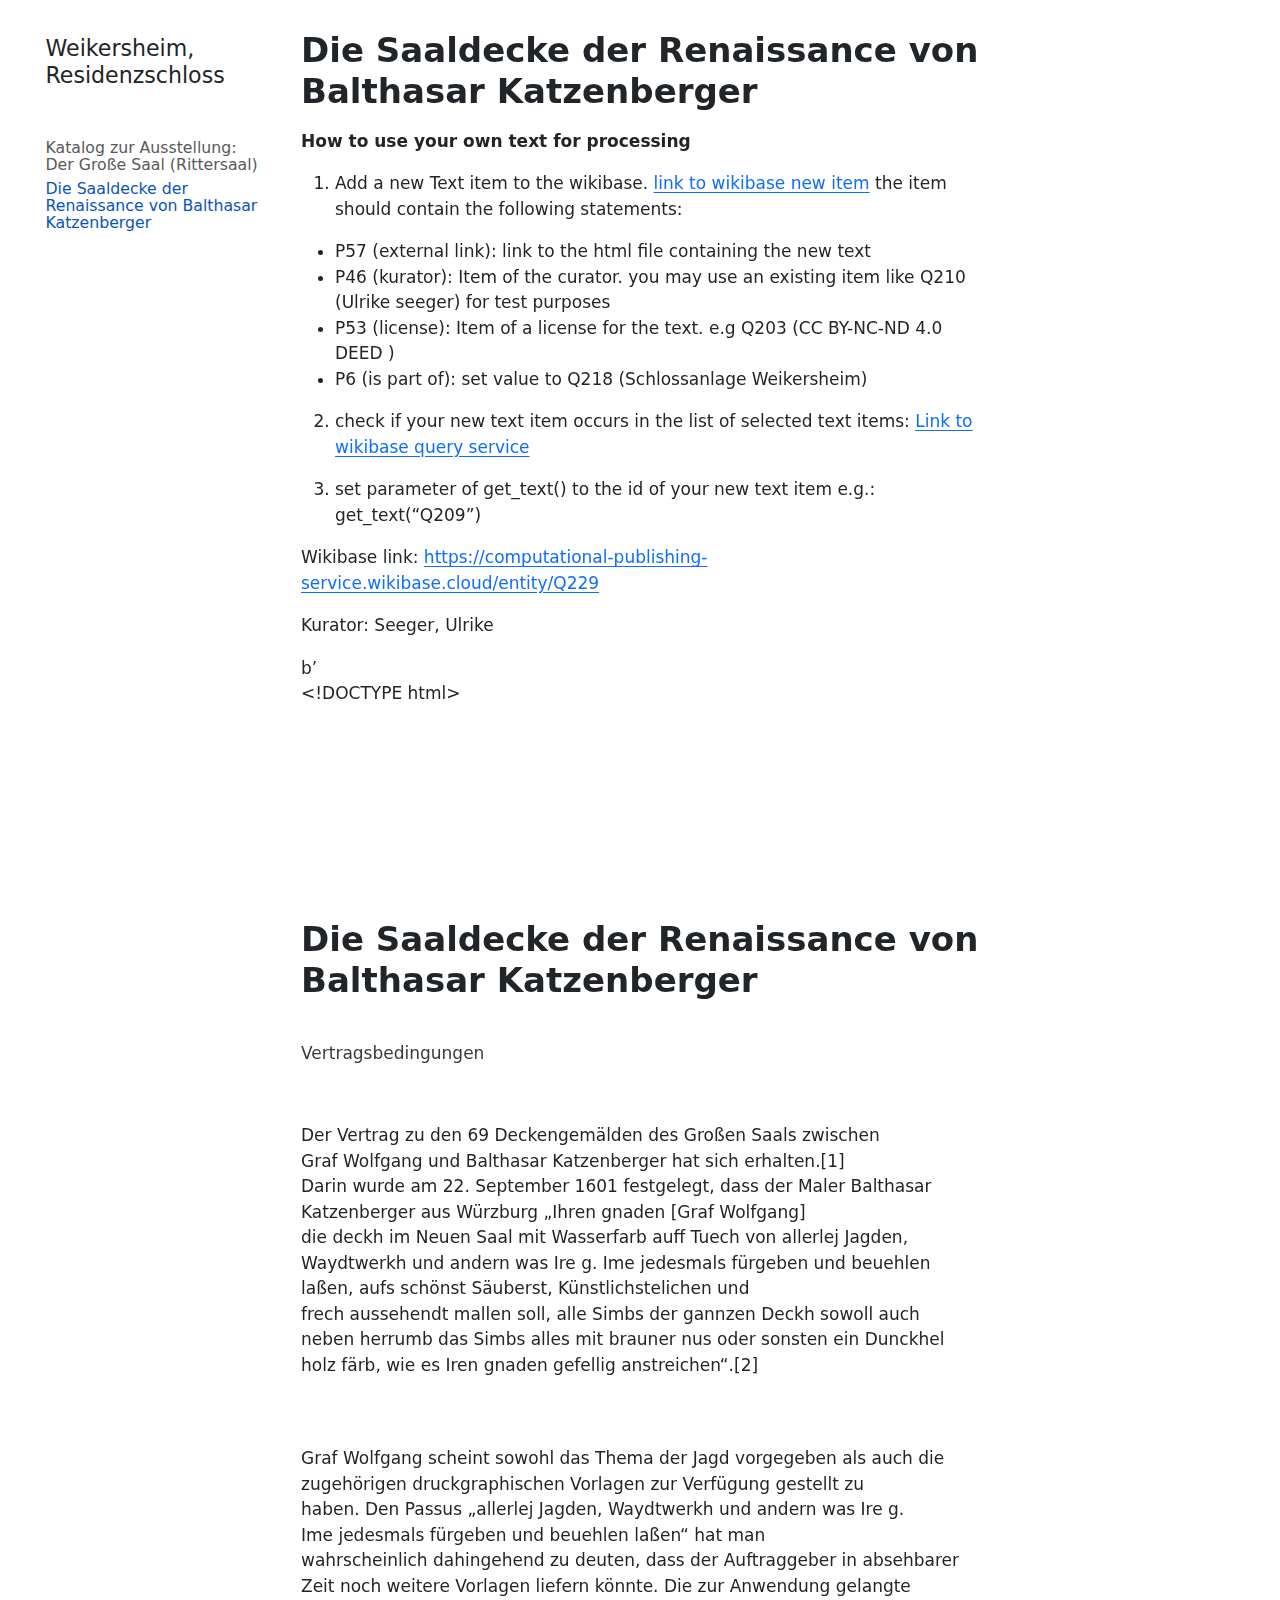
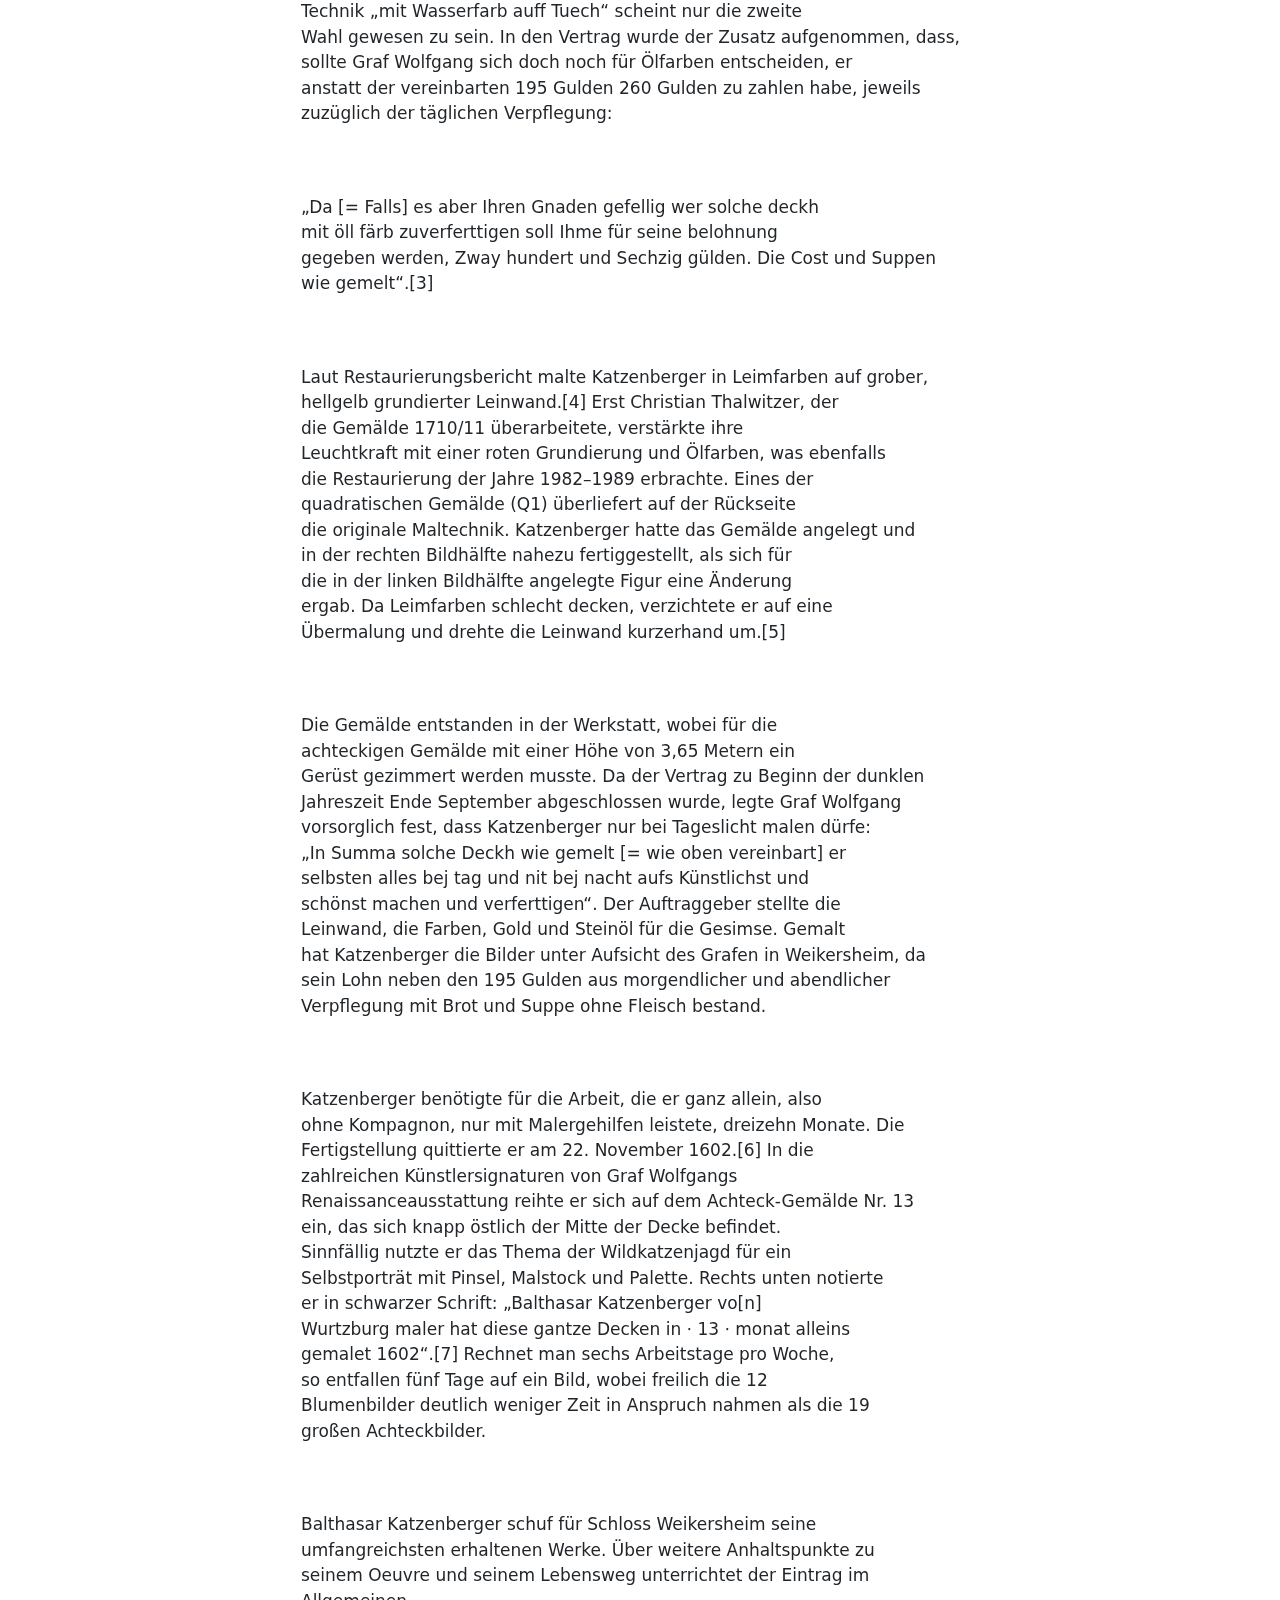
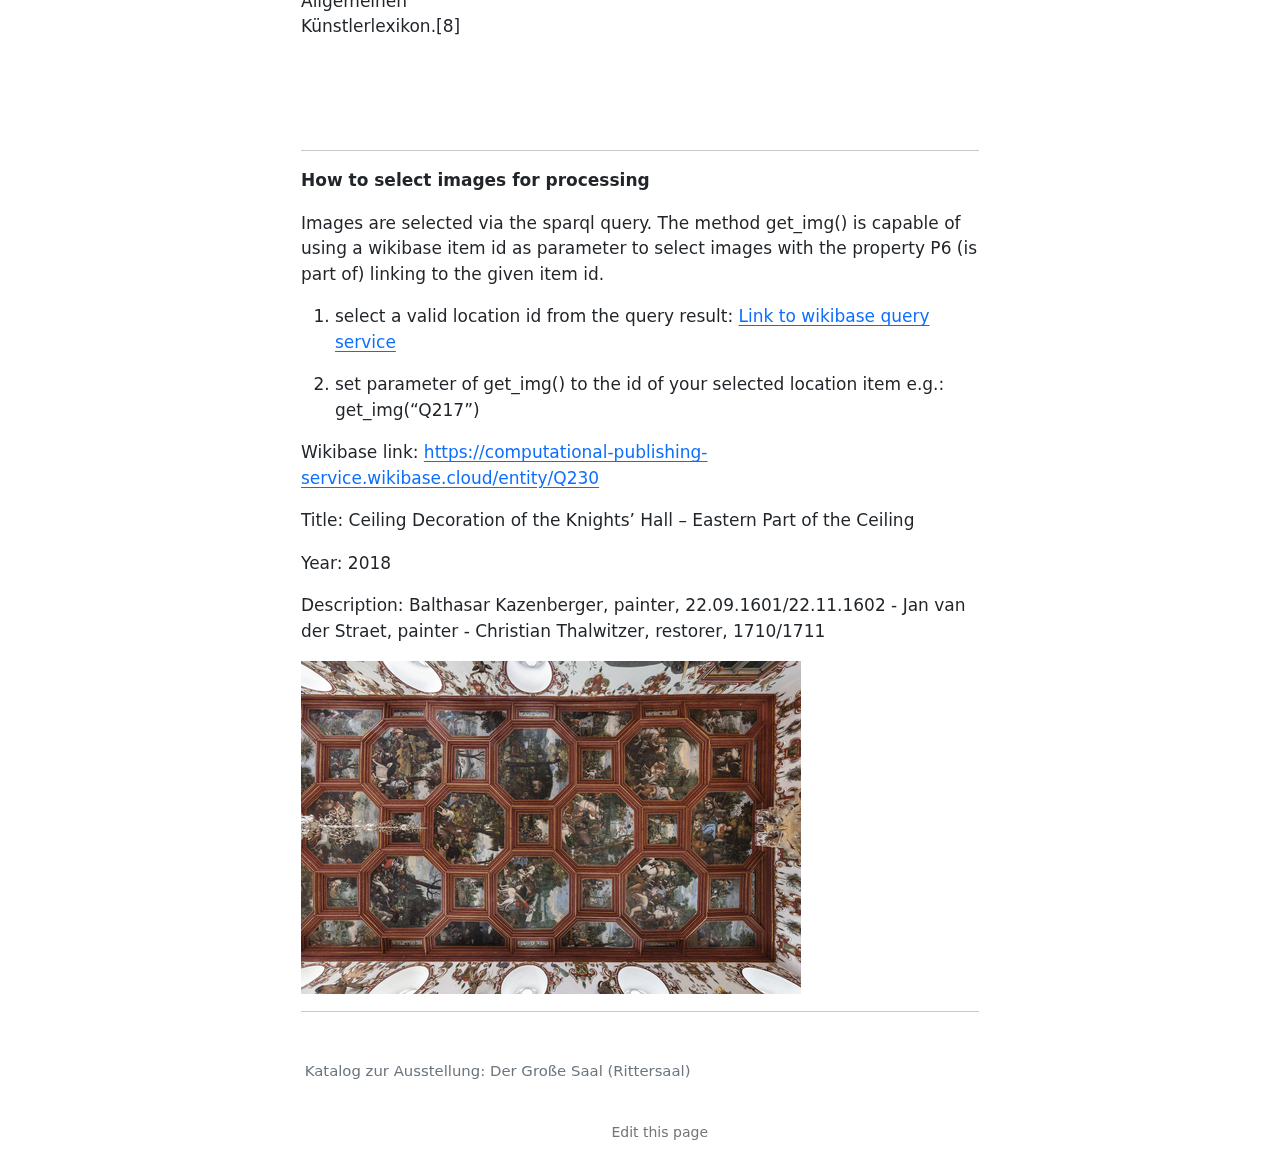
==== commit 8ba5864e: "updated configs" ====
--- a/docs/section.html
+++ b/docs/section.html
@@ -19,40 +19,6 @@
   width: 0.8em;
   margin: 0 0.8em 0.2em -1em; /* quarto-specific, see https://github.com/quarto-dev/quarto-cli/issues/4556 */ 
   vertical-align: middle;
-}
-/* CSS for syntax highlighting */
-pre > code.sourceCode { white-space: pre; position: relative; }
-pre > code.sourceCode > span { line-height: 1.25; }
-pre > code.sourceCode > span:empty { height: 1.2em; }
-.sourceCode { overflow: visible; }
-code.sourceCode > span { color: inherit; text-decoration: inherit; }
-div.sourceCode { margin: 1em 0; }
-pre.sourceCode { margin: 0; }
-@media screen {
-div.sourceCode { overflow: auto; }
-}
-@media print {
-pre > code.sourceCode { white-space: pre-wrap; }
-pre > code.sourceCode > span { display: inline-block; text-indent: -5em; padding-left: 5em; }
-}
-pre.numberSource code
-  { counter-reset: source-line 0; }
-pre.numberSource code > span
-  { position: relative; left: -4em; counter-increment: source-line; }
-pre.numberSource code > span > a:first-child::before
-  { content: counter(source-line);
-    position: relative; left: -1em; text-align: right; vertical-align: baseline;
-    border: none; display: inline-block;
-    -webkit-touch-callout: none; -webkit-user-select: none;
-    -khtml-user-select: none; -moz-user-select: none;
-    -ms-user-select: none; user-select: none;
-    padding: 0 4px; width: 4em;
-  }
-pre.numberSource { margin-left: 3em;  padding-left: 4px; }
-div.sourceCode
-  {   }
-@media screen {
-pre > code.sourceCode > span > a:first-child::before { text-decoration: underline; }
 }
 </style>
 
@@ -211,183 +177,6 @@
 </header>
 
 
-<details class="code-fold">
-<summary>Code</summary>
-<div class="sourceCode cell-code" id="cb1"><pre class="sourceCode python code-with-copy"><code class="sourceCode python"><span id="cb1-1"><a href="#cb1-1" aria-hidden="true" tabindex="-1"></a><span class="im">from</span> datetime <span class="im">import</span> datetime</span>
-<span id="cb1-2"><a href="#cb1-2" aria-hidden="true" tabindex="-1"></a><span class="im">import</span> sys</span>
-<span id="cb1-3"><a href="#cb1-3" aria-hidden="true" tabindex="-1"></a><span class="im">import</span> time</span>
-<span id="cb1-4"><a href="#cb1-4" aria-hidden="true" tabindex="-1"></a><span class="im">from</span> SPARQLWrapper <span class="im">import</span> SPARQLWrapper, JSON</span>
-<span id="cb1-5"><a href="#cb1-5" aria-hidden="true" tabindex="-1"></a><span class="im">import</span> requests</span>
-<span id="cb1-6"><a href="#cb1-6" aria-hidden="true" tabindex="-1"></a><span class="im">from</span> PIL <span class="im">import</span> Image</span>
-<span id="cb1-7"><a href="#cb1-7" aria-hidden="true" tabindex="-1"></a><span class="im">import</span> html</span>
-<span id="cb1-8"><a href="#cb1-8" aria-hidden="true" tabindex="-1"></a></span>
-<span id="cb1-9"><a href="#cb1-9" aria-hidden="true" tabindex="-1"></a>endpoint_url <span class="op">=</span> <span class="st">"https://computational-publishing-service.wikibase.cloud/query/sparql"</span></span>
-<span id="cb1-10"><a href="#cb1-10" aria-hidden="true" tabindex="-1"></a></span>
-<span id="cb1-11"><a href="#cb1-11" aria-hidden="true" tabindex="-1"></a>query_txt <span class="op">=</span> <span class="st">"""PREFIX cps: &lt;https://computational-publishing-service.wikibase.cloud/entity/&gt;</span></span>
-<span id="cb1-12"><a href="#cb1-12" aria-hidden="true" tabindex="-1"></a><span class="st">PREFIX cpss: &lt;https://computational-publishing-service.wikibase.cloud/entity/statement/&gt;</span></span>
-<span id="cb1-13"><a href="#cb1-13" aria-hidden="true" tabindex="-1"></a><span class="st">PREFIX cpsv: &lt;https://computational-publishing-service.wikibase.cloud/value/&gt;</span></span>
-<span id="cb1-14"><a href="#cb1-14" aria-hidden="true" tabindex="-1"></a><span class="st">PREFIX cpspt: &lt;https://computational-publishing-service.wikibase.cloud/prop/direct/&gt;</span></span>
-<span id="cb1-15"><a href="#cb1-15" aria-hidden="true" tabindex="-1"></a><span class="st">PREFIX cpsp: &lt;https://computational-publishing-service.wikibase.cloud/prop/&gt;</span></span>
-<span id="cb1-16"><a href="#cb1-16" aria-hidden="true" tabindex="-1"></a><span class="st">PREFIX cpsps: &lt;https://computational-publishing-service.wikibase.cloud/prop/statement/&gt;</span></span>
-<span id="cb1-17"><a href="#cb1-17" aria-hidden="true" tabindex="-1"></a><span class="st">PREFIX cpspq: &lt;https://computational-publishing-service.wikibase.cloud/prop/qualifier/&gt;</span></span>
-<span id="cb1-18"><a href="#cb1-18" aria-hidden="true" tabindex="-1"></a></span>
-<span id="cb1-19"><a href="#cb1-19" aria-hidden="true" tabindex="-1"></a></span>
-<span id="cb1-20"><a href="#cb1-20" aria-hidden="true" tabindex="-1"></a><span class="st">SELECT ?textItem ?kuratorLabel ?textUrl</span></span>
-<span id="cb1-21"><a href="#cb1-21" aria-hidden="true" tabindex="-1"></a><span class="st">WHERE</span></span>
-<span id="cb1-22"><a href="#cb1-22" aria-hidden="true" tabindex="-1"></a><span class="st">{</span></span>
-<span id="cb1-23"><a href="#cb1-23" aria-hidden="true" tabindex="-1"></a><span class="st">  &lt;placeholder&gt;</span></span>
-<span id="cb1-24"><a href="#cb1-24" aria-hidden="true" tabindex="-1"></a><span class="st">  ?textItem cpsp:P46 ?kuratorStatement. </span></span>
-<span id="cb1-25"><a href="#cb1-25" aria-hidden="true" tabindex="-1"></a><span class="st">  ?kuratorStatement cpsps:P46 ?kuratorItem. </span></span>
-<span id="cb1-26"><a href="#cb1-26" aria-hidden="true" tabindex="-1"></a><span class="st">  ?kuratorItem rdfs:label ?kuratorLabel.</span></span>
-<span id="cb1-27"><a href="#cb1-27" aria-hidden="true" tabindex="-1"></a><span class="st">  ?textItem cpsp:P57 ?urlstatement. </span></span>
-<span id="cb1-28"><a href="#cb1-28" aria-hidden="true" tabindex="-1"></a><span class="st">  ?urlstatement cpsps:P57 ?textUrl. </span></span>
-<span id="cb1-29"><a href="#cb1-29" aria-hidden="true" tabindex="-1"></a><span class="st">}"""</span></span>
-<span id="cb1-30"><a href="#cb1-30" aria-hidden="true" tabindex="-1"></a></span>
-<span id="cb1-31"><a href="#cb1-31" aria-hidden="true" tabindex="-1"></a>query_img <span class="op">=</span><span class="st">"""PREFIX cps: &lt;https://computational-publishing-service.wikibase.cloud/entity/&gt;</span></span>
-<span id="cb1-32"><a href="#cb1-32" aria-hidden="true" tabindex="-1"></a><span class="st">PREFIX cpss: &lt;https://computational-publishing-service.wikibase.cloud/entity/statement/&gt;</span></span>
-<span id="cb1-33"><a href="#cb1-33" aria-hidden="true" tabindex="-1"></a><span class="st">PREFIX cpsv: &lt;https://computational-publishing-service.wikibase.cloud/value/&gt;</span></span>
-<span id="cb1-34"><a href="#cb1-34" aria-hidden="true" tabindex="-1"></a><span class="st">PREFIX cpspt: &lt;https://computational-publishing-service.wikibase.cloud/prop/direct/&gt;</span></span>
-<span id="cb1-35"><a href="#cb1-35" aria-hidden="true" tabindex="-1"></a><span class="st">PREFIX cpsp: &lt;https://computational-publishing-service.wikibase.cloud/prop/&gt;</span></span>
-<span id="cb1-36"><a href="#cb1-36" aria-hidden="true" tabindex="-1"></a><span class="st">PREFIX cpsps: &lt;https://computational-publishing-service.wikibase.cloud/prop/statement/&gt;</span></span>
-<span id="cb1-37"><a href="#cb1-37" aria-hidden="true" tabindex="-1"></a><span class="st">PREFIX cpspq: &lt;https://computational-publishing-service.wikibase.cloud/prop/qualifier/&gt;</span></span>
-<span id="cb1-38"><a href="#cb1-38" aria-hidden="true" tabindex="-1"></a></span>
-<span id="cb1-39"><a href="#cb1-39" aria-hidden="true" tabindex="-1"></a><span class="st">SELECT DISTINCT ?itemLabel ?itemDescr ?imgItem ?imgUrl ?publishDate</span></span>
-<span id="cb1-40"><a href="#cb1-40" aria-hidden="true" tabindex="-1"></a><span class="st">WHERE</span></span>
-<span id="cb1-41"><a href="#cb1-41" aria-hidden="true" tabindex="-1"></a><span class="st">{</span></span>
-<span id="cb1-42"><a href="#cb1-42" aria-hidden="true" tabindex="-1"></a><span class="st">  ?imgItem cpsp:P107 ?urlStatement. </span></span>
-<span id="cb1-43"><a href="#cb1-43" aria-hidden="true" tabindex="-1"></a><span class="st">  ?urlStatement cpsps:P107 ?imgUrl. </span></span>
-<span id="cb1-44"><a href="#cb1-44" aria-hidden="true" tabindex="-1"></a><span class="st">  ?imgItem cpsp:P60 ?dateStatement. </span></span>
-<span id="cb1-45"><a href="#cb1-45" aria-hidden="true" tabindex="-1"></a><span class="st">  ?dateStatement cpsps:P60 ?publishDate. </span></span>
-<span id="cb1-46"><a href="#cb1-46" aria-hidden="true" tabindex="-1"></a><span class="st">  ?imgItem cpsp:P6 ?partOfStatement.</span></span>
-<span id="cb1-47"><a href="#cb1-47" aria-hidden="true" tabindex="-1"></a><span class="st">  ?partOfStatement cpsps:P6 ?partOfItem.</span></span>
-<span id="cb1-48"><a href="#cb1-48" aria-hidden="true" tabindex="-1"></a><span class="st">  &lt;placeholder&gt; </span></span>
-<span id="cb1-49"><a href="#cb1-49" aria-hidden="true" tabindex="-1"></a></span>
-<span id="cb1-50"><a href="#cb1-50" aria-hidden="true" tabindex="-1"></a><span class="st">  FILTER (datatype(?publishDate) = xsd:edtf)</span></span>
-<span id="cb1-51"><a href="#cb1-51" aria-hidden="true" tabindex="-1"></a><span class="st">  </span></span>
-<span id="cb1-52"><a href="#cb1-52" aria-hidden="true" tabindex="-1"></a><span class="st">  SERVICE wikibase:label {</span></span>
-<span id="cb1-53"><a href="#cb1-53" aria-hidden="true" tabindex="-1"></a><span class="st">      bd:serviceParam wikibase:language "en,de".</span></span>
-<span id="cb1-54"><a href="#cb1-54" aria-hidden="true" tabindex="-1"></a><span class="st">      ?imgItem rdfs:label ?itemLabel.</span></span>
-<span id="cb1-55"><a href="#cb1-55" aria-hidden="true" tabindex="-1"></a><span class="st">      ?imgItem schema:description ?itemDescr.</span></span>
-<span id="cb1-56"><a href="#cb1-56" aria-hidden="true" tabindex="-1"></a><span class="st">    }</span></span>
-<span id="cb1-57"><a href="#cb1-57" aria-hidden="true" tabindex="-1"></a><span class="st">}"""</span></span>
-<span id="cb1-58"><a href="#cb1-58" aria-hidden="true" tabindex="-1"></a>query_graph <span class="op">=</span> <span class="st">"""PREFIX cps: &lt;https://computational-publishing-service.wikibase.cloud/entity/&gt;</span></span>
-<span id="cb1-59"><a href="#cb1-59" aria-hidden="true" tabindex="-1"></a><span class="st">PREFIX cpss: &lt;https://computational-publishing-service.wikibase.cloud/entity/statement/&gt;</span></span>
-<span id="cb1-60"><a href="#cb1-60" aria-hidden="true" tabindex="-1"></a><span class="st">PREFIX cpsv: &lt;https://computational-publishing-service.wikibase.cloud/value/&gt;</span></span>
-<span id="cb1-61"><a href="#cb1-61" aria-hidden="true" tabindex="-1"></a><span class="st">PREFIX cpspt: &lt;https://computational-publishing-service.wikibase.cloud/prop/direct/&gt;</span></span>
-<span id="cb1-62"><a href="#cb1-62" aria-hidden="true" tabindex="-1"></a><span class="st">PREFIX cpsp: &lt;https://computational-publishing-service.wikibase.cloud/prop/&gt;</span></span>
-<span id="cb1-63"><a href="#cb1-63" aria-hidden="true" tabindex="-1"></a><span class="st">PREFIX cpsps: &lt;https://computational-publishing-service.wikibase.cloud/prop/statement/&gt;</span></span>
-<span id="cb1-64"><a href="#cb1-64" aria-hidden="true" tabindex="-1"></a><span class="st">PREFIX cpspq: &lt;https://computational-publishing-service.wikibase.cloud/prop/qualifier/&gt;</span></span>
-<span id="cb1-65"><a href="#cb1-65" aria-hidden="true" tabindex="-1"></a></span>
-<span id="cb1-66"><a href="#cb1-66" aria-hidden="true" tabindex="-1"></a><span class="st">SELECT ?x ?y</span></span>
-<span id="cb1-67"><a href="#cb1-67" aria-hidden="true" tabindex="-1"></a><span class="st">WHERE</span></span>
-<span id="cb1-68"><a href="#cb1-68" aria-hidden="true" tabindex="-1"></a><span class="st">{</span></span>
-<span id="cb1-69"><a href="#cb1-69" aria-hidden="true" tabindex="-1"></a><span class="st">  ?a cpsp:P2 ?c.</span></span>
-<span id="cb1-70"><a href="#cb1-70" aria-hidden="true" tabindex="-1"></a><span class="st">  ?c cpsps:P2 ?d.</span></span>
-<span id="cb1-71"><a href="#cb1-71" aria-hidden="true" tabindex="-1"></a><span class="st">  ?a rdfs:label ?x.</span></span>
-<span id="cb1-72"><a href="#cb1-72" aria-hidden="true" tabindex="-1"></a><span class="st">  ?d rdfs:label ?y.</span></span>
-<span id="cb1-73"><a href="#cb1-73" aria-hidden="true" tabindex="-1"></a></span>
-<span id="cb1-74"><a href="#cb1-74" aria-hidden="true" tabindex="-1"></a><span class="st">}LIMIT 1"""</span></span>
-<span id="cb1-75"><a href="#cb1-75" aria-hidden="true" tabindex="-1"></a></span>
-<span id="cb1-76"><a href="#cb1-76" aria-hidden="true" tabindex="-1"></a>query_graph2 <span class="op">=</span> <span class="st">"""</span></span>
-<span id="cb1-77"><a href="#cb1-77" aria-hidden="true" tabindex="-1"></a><span class="st">SELECT ?a ?b ?c</span></span>
-<span id="cb1-78"><a href="#cb1-78" aria-hidden="true" tabindex="-1"></a><span class="st">WHERE</span></span>
-<span id="cb1-79"><a href="#cb1-79" aria-hidden="true" tabindex="-1"></a><span class="st">{</span></span>
-<span id="cb1-80"><a href="#cb1-80" aria-hidden="true" tabindex="-1"></a><span class="st">  ?a rdfs:label ?c</span></span>
-<span id="cb1-81"><a href="#cb1-81" aria-hidden="true" tabindex="-1"></a><span class="st">}LIMIT 100"""</span></span>
-<span id="cb1-82"><a href="#cb1-82" aria-hidden="true" tabindex="-1"></a></span>
-<span id="cb1-83"><a href="#cb1-83" aria-hidden="true" tabindex="-1"></a></span>
-<span id="cb1-84"><a href="#cb1-84" aria-hidden="true" tabindex="-1"></a><span class="kw">def</span> run_query(endpoint_url, query):</span>
-<span id="cb1-85"><a href="#cb1-85" aria-hidden="true" tabindex="-1"></a>    user_agent <span class="op">=</span> <span class="st">"WDQS-example Python/</span><span class="sc">%s</span><span class="st">.</span><span class="sc">%s</span><span class="st">"</span> <span class="op">%</span> (sys.version_info[<span class="dv">0</span>], sys.version_info[<span class="dv">1</span>])</span>
-<span id="cb1-86"><a href="#cb1-86" aria-hidden="true" tabindex="-1"></a>    <span class="co"># </span><span class="al">TODO</span><span class="co"> adjust user agent; see https://w.wiki/CX6</span></span>
-<span id="cb1-87"><a href="#cb1-87" aria-hidden="true" tabindex="-1"></a>    sparql <span class="op">=</span> SPARQLWrapper(endpoint_url, agent<span class="op">=</span>user_agent)</span>
-<span id="cb1-88"><a href="#cb1-88" aria-hidden="true" tabindex="-1"></a>    sparql.setQuery(query)</span>
-<span id="cb1-89"><a href="#cb1-89" aria-hidden="true" tabindex="-1"></a>    sparql.setMethod(<span class="st">"POST"</span>) <span class="co">#this NEEDS to be added to get results (not included in the wikibase python example code)</span></span>
-<span id="cb1-90"><a href="#cb1-90" aria-hidden="true" tabindex="-1"></a>    sparql.setReturnFormat(JSON)</span>
-<span id="cb1-91"><a href="#cb1-91" aria-hidden="true" tabindex="-1"></a>    <span class="cf">return</span> sparql.query().convert()</span>
-<span id="cb1-92"><a href="#cb1-92" aria-hidden="true" tabindex="-1"></a></span>
-<span id="cb1-93"><a href="#cb1-93" aria-hidden="true" tabindex="-1"></a><span class="kw">def</span> get_text(textitem_id):</span>
-<span id="cb1-94"><a href="#cb1-94" aria-hidden="true" tabindex="-1"></a>    q <span class="op">=</span> <span class="st">""</span></span>
-<span id="cb1-95"><a href="#cb1-95" aria-hidden="true" tabindex="-1"></a>    <span class="cf">if</span> textitem_id:</span>
-<span id="cb1-96"><a href="#cb1-96" aria-hidden="true" tabindex="-1"></a>        q <span class="op">=</span> query_txt.replace(<span class="st">"&lt;placeholder&gt;"</span>, <span class="st">"cps:"</span><span class="op">+</span>textitem_id<span class="op">+</span><span class="st">" cpsp:P46 ?kuratorStatement."</span>)</span>
-<span id="cb1-97"><a href="#cb1-97" aria-hidden="true" tabindex="-1"></a>    <span class="cf">else</span>:</span>
-<span id="cb1-98"><a href="#cb1-98" aria-hidden="true" tabindex="-1"></a>        q <span class="op">=</span> query_txt.replace(<span class="st">"&lt;placeholder&gt;"</span>,<span class="st">""</span>)</span>
-<span id="cb1-99"><a href="#cb1-99" aria-hidden="true" tabindex="-1"></a></span>
-<span id="cb1-100"><a href="#cb1-100" aria-hidden="true" tabindex="-1"></a>    results_txt <span class="op">=</span> run_query(endpoint_url, q)</span>
-<span id="cb1-101"><a href="#cb1-101" aria-hidden="true" tabindex="-1"></a>    <span class="cf">for</span> item <span class="kw">in</span> results_txt[<span class="st">"results"</span>][<span class="st">"bindings"</span>]:</span>
-<span id="cb1-102"><a href="#cb1-102" aria-hidden="true" tabindex="-1"></a>        <span class="co"># print(item)</span></span>
-<span id="cb1-103"><a href="#cb1-103" aria-hidden="true" tabindex="-1"></a>        <span class="bu">print</span>(<span class="st">'Wikibase link: '</span> <span class="op">+</span> <span class="st">'['</span> <span class="op">+</span> item[<span class="st">'textItem'</span>][<span class="st">'value'</span>] <span class="op">+</span> <span class="st">']'</span> <span class="op">+</span> <span class="st">'('</span> <span class="op">+</span> item[<span class="st">'textItem'</span>][<span class="st">'value'</span>] <span class="op">+</span> <span class="st">')'</span> <span class="op">+</span> <span class="st">'</span><span class="ch">\n</span><span class="st">'</span>)</span>
-<span id="cb1-104"><a href="#cb1-104" aria-hidden="true" tabindex="-1"></a>        <span class="bu">print</span>(<span class="st">'Kurator: '</span> <span class="op">+</span> item[<span class="st">'kuratorLabel'</span>][<span class="st">'value'</span>] <span class="op">+</span> <span class="st">'</span><span class="ch">\n</span><span class="st">'</span>)</span>
-<span id="cb1-105"><a href="#cb1-105" aria-hidden="true" tabindex="-1"></a>        headers <span class="op">=</span> {<span class="st">'User-Agent'</span>: <span class="st">'Ex_Books_conference_bot/0.0 (https://github.com/SimonXIX/Experimental_Books_workshop; ad7588@coventry.ac.uk)'</span>}</span>
-<span id="cb1-106"><a href="#cb1-106" aria-hidden="true" tabindex="-1"></a>        r <span class="op">=</span> requests.get(item[<span class="st">'textUrl'</span>][<span class="st">'value'</span>], headers<span class="op">=</span>headers, stream<span class="op">=</span><span class="va">True</span>)</span>
-<span id="cb1-107"><a href="#cb1-107" aria-hidden="true" tabindex="-1"></a>        text <span class="op">=</span> <span class="bu">str</span>(r.content)</span>
-<span id="cb1-108"><a href="#cb1-108" aria-hidden="true" tabindex="-1"></a>        text <span class="op">=</span> text.replace(<span class="st">"ä"</span>,<span class="st">"&amp;auml;"</span>)</span>
-<span id="cb1-109"><a href="#cb1-109" aria-hidden="true" tabindex="-1"></a>        text <span class="op">=</span> text.replace(<span class="st">"Ä"</span>,<span class="st">"&amp;Auml;"</span>)</span>
-<span id="cb1-110"><a href="#cb1-110" aria-hidden="true" tabindex="-1"></a>        text <span class="op">=</span> text.replace(<span class="st">"ö"</span>,<span class="st">"&amp;ouml;"</span>)</span>
-<span id="cb1-111"><a href="#cb1-111" aria-hidden="true" tabindex="-1"></a>        text <span class="op">=</span> text.replace(<span class="st">"Ö"</span>,<span class="st">"&amp;Ouml;"</span>)</span>
-<span id="cb1-112"><a href="#cb1-112" aria-hidden="true" tabindex="-1"></a>        text <span class="op">=</span> text.replace(<span class="st">"ü"</span>,<span class="st">"&amp;uuml;"</span>)</span>
-<span id="cb1-113"><a href="#cb1-113" aria-hidden="true" tabindex="-1"></a>        text <span class="op">=</span> text.replace(<span class="st">"Ü"</span>,<span class="st">"&amp;Uuml;"</span>)</span>
-<span id="cb1-114"><a href="#cb1-114" aria-hidden="true" tabindex="-1"></a>        text <span class="op">=</span> text.replace(<span class="st">"ß"</span>,<span class="st">"&amp;szlig;"</span>)</span>
-<span id="cb1-115"><a href="#cb1-115" aria-hidden="true" tabindex="-1"></a>        text <span class="op">=</span> text.replace(<span class="st">'</span><span class="ch">\\</span><span class="st">n'</span>,<span class="st">"&lt;br&gt;"</span>)</span>
-<span id="cb1-116"><a href="#cb1-116" aria-hidden="true" tabindex="-1"></a>        text <span class="op">=</span> <span class="bu">str</span>(text)</span>
-<span id="cb1-117"><a href="#cb1-117" aria-hidden="true" tabindex="-1"></a>        text <span class="op">=</span> text.removeprefix(<span class="st">"b'&lt;!DOCTYPE html&gt;"</span>).removesuffix(<span class="st">"'"</span>)</span>
-<span id="cb1-118"><a href="#cb1-118" aria-hidden="true" tabindex="-1"></a>        <span class="bu">print</span>(text)</span>
-<span id="cb1-119"><a href="#cb1-119" aria-hidden="true" tabindex="-1"></a></span>
-<span id="cb1-120"><a href="#cb1-120" aria-hidden="true" tabindex="-1"></a><span class="kw">def</span> get_delay(date):</span>
-<span id="cb1-121"><a href="#cb1-121" aria-hidden="true" tabindex="-1"></a>    <span class="cf">try</span>:</span>
-<span id="cb1-122"><a href="#cb1-122" aria-hidden="true" tabindex="-1"></a>        date <span class="op">=</span> datetime.datetime.strptime(date, <span class="st">'%a, </span><span class="sc">%d</span><span class="st"> %b %Y %H:%M:%S GMT'</span>)</span>
-<span id="cb1-123"><a href="#cb1-123" aria-hidden="true" tabindex="-1"></a>        timeout <span class="op">=</span> <span class="bu">int</span>((date <span class="op">-</span> datetime.datetime.now()).total_seconds())</span>
-<span id="cb1-124"><a href="#cb1-124" aria-hidden="true" tabindex="-1"></a>    <span class="cf">except</span> <span class="pp">ValueError</span>:</span>
-<span id="cb1-125"><a href="#cb1-125" aria-hidden="true" tabindex="-1"></a>        timeout <span class="op">=</span> <span class="bu">int</span>(date)</span>
-<span id="cb1-126"><a href="#cb1-126" aria-hidden="true" tabindex="-1"></a>    <span class="cf">return</span> timeout</span>
-<span id="cb1-127"><a href="#cb1-127" aria-hidden="true" tabindex="-1"></a></span>
-<span id="cb1-128"><a href="#cb1-128" aria-hidden="true" tabindex="-1"></a><span class="kw">def</span> fetch_image_by_url(url, headers):</span>
-<span id="cb1-129"><a href="#cb1-129" aria-hidden="true" tabindex="-1"></a>    r <span class="op">=</span> requests.get(url, headers<span class="op">=</span>headers, stream<span class="op">=</span><span class="va">True</span>)</span>
-<span id="cb1-130"><a href="#cb1-130" aria-hidden="true" tabindex="-1"></a>    <span class="cf">if</span> r.status_code <span class="op">==</span> <span class="dv">200</span>:</span>
-<span id="cb1-131"><a href="#cb1-131" aria-hidden="true" tabindex="-1"></a>        im <span class="op">=</span> Image.<span class="bu">open</span>(r.raw)</span>
-<span id="cb1-132"><a href="#cb1-132" aria-hidden="true" tabindex="-1"></a>        <span class="cf">return</span> im</span>
-<span id="cb1-133"><a href="#cb1-133" aria-hidden="true" tabindex="-1"></a>    <span class="cf">if</span> r.status_code <span class="op">==</span> <span class="dv">500</span>:</span>
-<span id="cb1-134"><a href="#cb1-134" aria-hidden="true" tabindex="-1"></a>        <span class="cf">return</span> <span class="va">None</span></span>
-<span id="cb1-135"><a href="#cb1-135" aria-hidden="true" tabindex="-1"></a>    <span class="cf">if</span> r.status_code <span class="op">==</span> <span class="dv">403</span>:</span>
-<span id="cb1-136"><a href="#cb1-136" aria-hidden="true" tabindex="-1"></a>        <span class="cf">return</span> <span class="va">None</span></span>
-<span id="cb1-137"><a href="#cb1-137" aria-hidden="true" tabindex="-1"></a>    <span class="cf">if</span> r.status_code <span class="op">==</span> <span class="dv">429</span>:</span>
-<span id="cb1-138"><a href="#cb1-138" aria-hidden="true" tabindex="-1"></a>        timeout <span class="op">=</span> get_delay(r.headers[<span class="st">'retry-after'</span>])</span>
-<span id="cb1-139"><a href="#cb1-139" aria-hidden="true" tabindex="-1"></a>        <span class="bu">print</span>(<span class="st">'Timeout </span><span class="sc">{}</span><span class="st"> m </span><span class="sc">{}</span><span class="st"> s'</span>.<span class="bu">format</span>(timeout <span class="op">//</span> <span class="dv">60</span>, timeout <span class="op">%</span> <span class="dv">60</span>))</span>
-<span id="cb1-140"><a href="#cb1-140" aria-hidden="true" tabindex="-1"></a>        time.sleep(timeout)</span>
-<span id="cb1-141"><a href="#cb1-141" aria-hidden="true" tabindex="-1"></a>        fetch_image_by_url(url, headers)</span>
-<span id="cb1-142"><a href="#cb1-142" aria-hidden="true" tabindex="-1"></a></span>
-<span id="cb1-143"><a href="#cb1-143" aria-hidden="true" tabindex="-1"></a><span class="kw">def</span> get_img(partOfItem_id):</span>
-<span id="cb1-144"><a href="#cb1-144" aria-hidden="true" tabindex="-1"></a>    q <span class="op">=</span> <span class="st">""</span></span>
-<span id="cb1-145"><a href="#cb1-145" aria-hidden="true" tabindex="-1"></a>    <span class="cf">if</span> partOfItem_id:</span>
-<span id="cb1-146"><a href="#cb1-146" aria-hidden="true" tabindex="-1"></a>        q <span class="op">=</span> query_img.replace(<span class="st">"&lt;placeholder&gt;"</span>, <span class="st">"?partOfStatement cpsps:P6 cps:"</span><span class="op">+</span>partOfItem_id<span class="op">+</span><span class="st">"."</span>)</span>
-<span id="cb1-147"><a href="#cb1-147" aria-hidden="true" tabindex="-1"></a>    <span class="cf">else</span>:</span>
-<span id="cb1-148"><a href="#cb1-148" aria-hidden="true" tabindex="-1"></a>        q <span class="op">=</span> query_img.replace(<span class="st">"&lt;placeholder&gt;"</span>,<span class="st">""</span>)</span>
-<span id="cb1-149"><a href="#cb1-149" aria-hidden="true" tabindex="-1"></a>    results_img <span class="op">=</span> run_query(endpoint_url, q)</span>
-<span id="cb1-150"><a href="#cb1-150" aria-hidden="true" tabindex="-1"></a>    <span class="cf">for</span> item <span class="kw">in</span> results_img[<span class="st">"results"</span>][<span class="st">"bindings"</span>]:    </span>
-<span id="cb1-151"><a href="#cb1-151" aria-hidden="true" tabindex="-1"></a>      <span class="co">#print(item)</span></span>
-<span id="cb1-152"><a href="#cb1-152" aria-hidden="true" tabindex="-1"></a>      <span class="bu">print</span>(<span class="st">'Wikibase link: '</span> <span class="op">+</span> <span class="st">'['</span> <span class="op">+</span> item[<span class="st">'imgItem'</span>][<span class="st">'value'</span>] <span class="op">+</span> <span class="st">']'</span> <span class="op">+</span> <span class="st">'('</span> <span class="op">+</span> item[<span class="st">'imgItem'</span>][<span class="st">'value'</span>] <span class="op">+</span> <span class="st">')'</span> <span class="op">+</span> <span class="st">'</span><span class="ch">\n</span><span class="st">'</span>)</span>
-<span id="cb1-153"><a href="#cb1-153" aria-hidden="true" tabindex="-1"></a>      <span class="bu">print</span>(<span class="st">'Title: '</span> <span class="op">+</span> item[<span class="st">'itemLabel'</span>][<span class="st">'value'</span>] <span class="op">+</span> <span class="st">'</span><span class="ch">\n</span><span class="st">'</span>)</span>
-<span id="cb1-154"><a href="#cb1-154" aria-hidden="true" tabindex="-1"></a>      <span class="bu">print</span>(<span class="st">'Year: '</span> <span class="op">+</span> item[<span class="st">'publishDate'</span>][<span class="st">'value'</span>] <span class="op">+</span> <span class="st">'</span><span class="ch">\n</span><span class="st">'</span>)</span>
-<span id="cb1-155"><a href="#cb1-155" aria-hidden="true" tabindex="-1"></a>      <span class="bu">print</span>(<span class="st">'Description: '</span> <span class="op">+</span> html.unescape(item[<span class="st">'itemDescr'</span>][<span class="st">'value'</span>]) <span class="op">+</span> <span class="st">'</span><span class="ch">\n</span><span class="st">'</span>)</span>
-<span id="cb1-156"><a href="#cb1-156" aria-hidden="true" tabindex="-1"></a></span>
-<span id="cb1-157"><a href="#cb1-157" aria-hidden="true" tabindex="-1"></a>      <span class="co"># get image from image URL and display resized version</span></span>
-<span id="cb1-158"><a href="#cb1-158" aria-hidden="true" tabindex="-1"></a>      image_url<span class="op">=</span>item[<span class="st">'imgUrl'</span>][<span class="st">'value'</span>]</span>
-<span id="cb1-159"><a href="#cb1-159" aria-hidden="true" tabindex="-1"></a>      headers <span class="op">=</span> {<span class="st">'User-Agent'</span>: <span class="st">'Ex_Books_conference_bot/0.0 (https://github.com/SimonXIX/Experimental_Books_workshop; ad7588@coventry.ac.uk)'</span>}</span>
-<span id="cb1-160"><a href="#cb1-160" aria-hidden="true" tabindex="-1"></a>      im <span class="op">=</span> fetch_image_by_url(image_url, headers)</span>
-<span id="cb1-161"><a href="#cb1-161" aria-hidden="true" tabindex="-1"></a>      im.thumbnail((<span class="dv">500</span>, <span class="dv">500</span>), Image.Resampling.LANCZOS)</span>
-<span id="cb1-162"><a href="#cb1-162" aria-hidden="true" tabindex="-1"></a>      display(im)</span>
-<span id="cb1-163"><a href="#cb1-163" aria-hidden="true" tabindex="-1"></a>      <span class="bu">print</span>(<span class="st">'</span><span class="ch">\n\n</span><span class="st">'</span>)</span>
-<span id="cb1-164"><a href="#cb1-164" aria-hidden="true" tabindex="-1"></a></span>
-<span id="cb1-165"><a href="#cb1-165" aria-hidden="true" tabindex="-1"></a><span class="kw">def</span> get_graph():</span>
-<span id="cb1-166"><a href="#cb1-166" aria-hidden="true" tabindex="-1"></a>    <span class="im">import</span> VizKG.visualize <span class="im">as</span> vkg</span>
-<span id="cb1-167"><a href="#cb1-167" aria-hidden="true" tabindex="-1"></a>    results_graph1 <span class="op">=</span> run_query(endpoint_url, query_graph)</span>
-<span id="cb1-168"><a href="#cb1-168" aria-hidden="true" tabindex="-1"></a>    <span class="bu">print</span>(results_graph1)</span>
-<span id="cb1-169"><a href="#cb1-169" aria-hidden="true" tabindex="-1"></a>    <span class="bu">print</span>(<span class="st">'---'</span>)</span>
-<span id="cb1-170"><a href="#cb1-170" aria-hidden="true" tabindex="-1"></a>    results_graph2 <span class="op">=</span> run_query(endpoint_url, query_graph2)</span>
-<span id="cb1-171"><a href="#cb1-171" aria-hidden="true" tabindex="-1"></a>    <span class="bu">print</span>(results_graph2)</span>
-<span id="cb1-172"><a href="#cb1-172" aria-hidden="true" tabindex="-1"></a></span>
-<span id="cb1-173"><a href="#cb1-173" aria-hidden="true" tabindex="-1"></a>    chart <span class="op">=</span> vkg(sparql_query<span class="op">=</span>query_graph2, sparql_service_url<span class="op">=</span>endpoint_url, chart<span class="op">=</span><span class="st">'wordcloud'</span>)</span>
-<span id="cb1-174"><a href="#cb1-174" aria-hidden="true" tabindex="-1"></a>    chart.plot()</span></code><button title="Copy to Clipboard" class="code-copy-button"><i class="bi"></i></button></pre></div>
-</details>
 <p><strong>How to use your own text for processing</strong></p>
 <ol type="1">
 <li>Add a new Text item to the wikibase. <a href="https://computational-publishing-service.wikibase.cloud/wiki/Special:NewItem">link to wikibase new item</a> the item should contain the following statements:</li>
@@ -402,10 +191,6 @@
 <li><p>check if your new text item occurs in the list of selected text items: <a href="https://computational-publishing-service.wikibase.cloud/query/#PREFIX%20cps%3A%20%3Chttps%3A%2F%2Fcomputational-publishing-service.wikibase.cloud%2Fentity%2F%3E%0APREFIX%20cpss%3A%20%3Chttps%3A%2F%2Fcomputational-publishing-service.wikibase.cloud%2Fentity%2Fstatement%2F%3E%0APREFIX%20cpsv%3A%20%3Chttps%3A%2F%2Fcomputational-publishing-service.wikibase.cloud%2Fvalue%2F%3E%0APREFIX%20cpspt%3A%20%3Chttps%3A%2F%2Fcomputational-publishing-service.wikibase.cloud%2Fprop%2Fdirect%2F%3E%0APREFIX%20cpsp%3A%20%3Chttps%3A%2F%2Fcomputational-publishing-service.wikibase.cloud%2Fprop%2F%3E%0APREFIX%20cpsps%3A%20%3Chttps%3A%2F%2Fcomputational-publishing-service.wikibase.cloud%2Fprop%2Fstatement%2F%3E%0APREFIX%20cpspq%3A%20%3Chttps%3A%2F%2Fcomputational-publishing-service.wikibase.cloud%2Fprop%2Fqualifier%2F%3E%0A%0ASELECT%20%3FtextItem%20%3FkuratorLabel%20%3FtextUrl%0AWHERE%0A%7B%0A%20%20%3FtextItem%20cpsp%3AP46%20%3FkuratorStatement.%20%0A%20%20%3FkuratorStatement%20cpsps%3AP46%20%3FkuratorItem.%20%0A%20%20%3FkuratorItem%20rdfs%3Alabel%20%3FkuratorLabel.%0A%20%20%3FtextItem%20cpsp%3AP57%20%3Furlstatement.%20%0A%20%20%3Furlstatement%20cpsps%3AP57%20%3FtextUrl.%20%0A%7D">Link to wikibase query service</a></p></li>
 <li><p>set parameter of get_text() to the id of your new text item e.g.: get_text(“Q209”)</p></li>
 </ol>
-<details class="code-fold">
-<summary>Code</summary>
-<div class="sourceCode cell-code" id="cb2"><pre class="sourceCode python code-with-copy"><code class="sourceCode python"><span id="cb2-1"><a href="#cb2-1" aria-hidden="true" tabindex="-1"></a>get_text(<span class="st">"Q229"</span>)</span></code><button title="Copy to Clipboard" class="code-copy-button"><i class="bi"></i></button></pre></div>
-</details>
 <p>Wikibase link: <a href="https://computational-publishing-service.wikibase.cloud/entity/Q229">https://computational-publishing-service.wikibase.cloud/entity/Q229</a></p>
 <p>Kurator: Seeger, Ulrike</p>
 b’<!-- Die Saaldecke der Renaissance von Balthasar Katzenberger --><br>&lt;!DOCTYPE html&gt;<br>
@@ -470,149 +255,12 @@
 <li><p>select a valid location id from the query result: <a href="https://computational-publishing-service.wikibase.cloud/query/#PREFIX%20cps%3A%20%3Chttps%3A%2F%2Fcomputational-publishing-service.wikibase.cloud%2Fentity%2F%3E%0APREFIX%20cpss%3A%20%3Chttps%3A%2F%2Fcomputational-publishing-service.wikibase.cloud%2Fentity%2Fstatement%2F%3E%0APREFIX%20cpsv%3A%20%3Chttps%3A%2F%2Fcomputational-publishing-service.wikibase.cloud%2Fvalue%2F%3E%0APREFIX%20cpspt%3A%20%3Chttps%3A%2F%2Fcomputational-publishing-service.wikibase.cloud%2Fprop%2Fdirect%2F%3E%0APREFIX%20cpsp%3A%20%3Chttps%3A%2F%2Fcomputational-publishing-service.wikibase.cloud%2Fprop%2F%3E%0APREFIX%20cpsps%3A%20%3Chttps%3A%2F%2Fcomputational-publishing-service.wikibase.cloud%2Fprop%2Fstatement%2F%3E%0APREFIX%20cpspq%3A%20%3Chttps%3A%2F%2Fcomputational-publishing-service.wikibase.cloud%2Fprop%2Fqualifier%2F%3E%0A%0ASELECT%20DISTINCT%20%3FpartOfItem%20%3FpartOfItemLabel%0AWHERE%0A%7B%0A%20%20%3FimgItem%20cpsp%3AP107%20%3FurlStatement.%20%0A%20%20%3FurlStatement%20cpsps%3AP107%20%3FimgUrl.%20%0A%20%20%3FimgItem%20cpsp%3AP60%20%3FdateStatement.%20%0A%20%20%3FdateStatement%20cpsps%3AP60%20%3FpublishDate.%20%0A%20%20%3FimgItem%20cpsp%3AP6%20%3FpartOfStatement.%0A%20%20%3FpartOfStatement%20cpsps%3AP6%20%3FpartOfItem.%0A%20%20SERVICE%20wikibase%3Alabel%20%7B%0A%20%20%20%20%20%20bd%3AserviceParam%20wikibase%3Alanguage%20%22de%2Cen%22.%0A%20%20%20%20%20%20%3FpartOfItem%20rdfs%3Alabel%20%3FpartOfItemLabel.%0A%20%20%20%20%20%20%3FpartOfItem%20schema%3Adescription%20%3FpartOfItemDescr.%0A%20%20%20%20%7D%0A%7D%20GROUP%20BY%20%3FpartOfItem%20%3FpartOfItemLabel">Link to wikibase query service</a></p></li>
 <li><p>set parameter of get_img() to the id of your selected location item e.g.: get_img(“Q217”)</p></li>
 </ol>
-<details class="code-fold">
-<summary>Code</summary>
-<div class="sourceCode cell-code" id="cb3"><pre class="sourceCode python code-with-copy"><code class="sourceCode python"><span id="cb3-1"><a href="#cb3-1" aria-hidden="true" tabindex="-1"></a>get_img(<span class="st">"Q229"</span>)</span></code><button title="Copy to Clipboard" class="code-copy-button"><i class="bi"></i></button></pre></div>
-</details>
 <p>Wikibase link: <a href="https://computational-publishing-service.wikibase.cloud/entity/Q230">https://computational-publishing-service.wikibase.cloud/entity/Q230</a></p>
 <p>Title: Ceiling Decoration of the Knights’ Hall – Eastern Part of the Ceiling</p>
 <p>Year: 2018</p>
 <p>Description: Balthasar Kazenberger, painter, 22.09.1601/22.11.1602 - Jan van der Straet, painter - Christian Thalwitzer, restorer, 1710/1711</p>
 <p><img src="section_files/figure-html/cell-4-output-2.png" class="img-fluid"></p>
 <hr>
-<details class="code-fold">
-<summary>Code</summary>
-<div class="sourceCode cell-code" id="cb4"><pre class="sourceCode python code-with-copy"><code class="sourceCode python"><span id="cb4-1"><a href="#cb4-1" aria-hidden="true" tabindex="-1"></a>get_graph()</span></code><button title="Copy to Clipboard" class="code-copy-button"><i class="bi"></i></button></pre></div>
-</details>
-<div class="ansi-escaped-output">
-<pre><span class="ansi-red-fg">---------------------------------------------------------------------------</span>
-<span class="ansi-red-fg">AttributeError</span>                            Traceback (most recent call last)
-Cell <span class="ansi-green-fg">In[13], line 1</span>
-<span class="ansi-green-fg">----&gt; 1</span> <span class="ansi-yellow-bg">get_graph</span><span class="ansi-yellow-bg">(</span><span class="ansi-yellow-bg">)</span>
-
-Cell <span class="ansi-green-fg">In[9], line 166</span>, in <span class="ansi-cyan-fg">get_graph</span><span class="ansi-blue-fg">()</span>
-<span class="ansi-green-fg ansi-bold">    165</span> <span style="font-weight:bold;color:rgb(0,135,0)">def</span> <span style="color:rgb(0,0,255)">get_graph</span>():
-<span class="ansi-green-fg">--&gt; 166</span>     <span style="font-weight:bold;color:rgb(0,135,0)">import</span> <span style="font-weight:bold;color:rgb(0,0,255)">VizKG</span><span style="font-weight:bold;color:rgb(0,0,255)">.</span><span style="font-weight:bold;color:rgb(0,0,255)">visualize</span> <span style="font-weight:bold;color:rgb(0,135,0)">as</span> <span style="font-weight:bold;color:rgb(0,0,255)">vkg</span>
-<span class="ansi-green-fg ansi-bold">    167</span>     results_graph1 <span style="color:rgb(98,98,98)">=</span> run_query(endpoint_url, query_graph)
-<span class="ansi-green-fg ansi-bold">    168</span>     <span style="color:rgb(0,135,0)">print</span>(results_graph1)
-
-File <span class="ansi-green-fg">~/.python/current/lib/python3.10/site-packages/VizKG/__init__.py:1</span>
-<span class="ansi-green-fg">----&gt; 1</span> <span style="font-weight:bold;color:rgb(0,135,0)">from</span> <span style="font-weight:bold;color:rgb(0,0,255)">.</span><span style="font-weight:bold;color:rgb(0,0,255)">visualize</span> <span style="font-weight:bold;color:rgb(0,135,0)">import</span> <span style="color:rgb(98,98,98)">*</span>
-
-File <span class="ansi-green-fg">~/.python/current/lib/python3.10/site-packages/VizKG/visualize.py:3</span>
-<span class="ansi-green-fg ansi-bold">      1</span> <span style="font-weight:bold;color:rgb(0,135,0)">import</span> <span style="font-weight:bold;color:rgb(0,0,255)">sys</span>
-<span class="ansi-green-fg ansi-bold">      2</span> <span style="font-weight:bold;color:rgb(0,135,0)">import</span> <span style="font-weight:bold;color:rgb(0,0,255)">random</span>
-<span class="ansi-green-fg">----&gt; 3</span> <span style="font-weight:bold;color:rgb(0,135,0)">from</span> <span style="font-weight:bold;color:rgb(0,0,255)">.</span><span style="font-weight:bold;color:rgb(0,0,255)">utils</span> <span style="font-weight:bold;color:rgb(0,135,0)">import</span> set_chart, set_dataframe, chartdict
-<span class="ansi-green-fg ansi-bold">      4</span> <span style="font-weight:bold;color:rgb(0,135,0)">from</span> <span style="font-weight:bold;color:rgb(0,0,255)">.</span><span style="font-weight:bold;color:rgb(0,0,255)">charts</span> <span style="font-weight:bold;color:rgb(0,135,0)">import</span> Chart
-<span class="ansi-green-fg ansi-bold">      5</span> <span style="font-weight:bold;color:rgb(0,135,0)">class</span> <span style="font-weight:bold;color:rgb(0,0,255)">VizKG</span>:
-
-File <span class="ansi-green-fg">~/.python/current/lib/python3.10/site-packages/VizKG/utils/__init__.py:1</span>
-<span class="ansi-green-fg">----&gt; 1</span> <span style="font-weight:bold;color:rgb(0,135,0)">from</span> <span style="font-weight:bold;color:rgb(0,0,255)">.</span><span style="font-weight:bold;color:rgb(0,0,255)">util</span> <span style="font-weight:bold;color:rgb(0,135,0)">import</span> <span style="color:rgb(98,98,98)">*</span>
-<span class="ansi-green-fg ansi-bold">      2</span> <span style="font-weight:bold;color:rgb(0,135,0)">from</span> <span style="font-weight:bold;color:rgb(0,0,255)">.</span><span style="font-weight:bold;color:rgb(0,0,255)">chartdict</span> <span style="font-weight:bold;color:rgb(0,135,0)">import</span> chartdict
-
-File <span class="ansi-green-fg">~/.python/current/lib/python3.10/site-packages/VizKG/utils/util.py:9</span>
-<span class="ansi-green-fg ansi-bold">      6</span> <span style="font-weight:bold;color:rgb(0,135,0)">from</span> <span style="font-weight:bold;color:rgb(0,0,255)">difflib</span> <span style="font-weight:bold;color:rgb(0,135,0)">import</span> SequenceMatcher
-<span class="ansi-green-fg ansi-bold">      7</span> <span style="font-weight:bold;color:rgb(0,135,0)">import</span> <span style="font-weight:bold;color:rgb(0,0,255)">ssl</span>
-<span class="ansi-green-fg">----&gt; 9</span> <span style="font-weight:bold;color:rgb(0,135,0)">from</span> <span style="font-weight:bold;color:rgb(0,0,255)">.</span><span style="font-weight:bold;color:rgb(0,0,255)">chartdict</span> <span style="font-weight:bold;color:rgb(0,135,0)">import</span> chartdict <span style="font-weight:bold;color:rgb(0,135,0)">as</span> chart_dictionary
-<span class="ansi-green-fg ansi-bold">     11</span> <span style="font-weight:bold;color:rgb(0,135,0)">def</span> <span style="color:rgb(0,0,255)">set_chart</span>(chart_input):
-<span class="ansi-green-fg ansi-bold">     12</span> <span style="color:rgb(188,188,188)">    </span><span style="font-style:italic;color:rgb(175,0,0)">"""</span>
-<span class="ansi-green-fg ansi-bold">     13</span> <span style="font-style:italic;color:rgb(175,0,0)">    Setter of chart based on chart input</span>
-<span class="ansi-green-fg ansi-bold">     14</span> 
-<span class="ansi-green-fg">   (...)</span>
-<span class="ansi-green-fg ansi-bold">     17</span> <span style="font-style:italic;color:rgb(175,0,0)">    :return: (str) chart: The available chart   </span>
-<span class="ansi-green-fg ansi-bold">     18</span> <span style="font-style:italic;color:rgb(175,0,0)">    """</span>
-
-File <span class="ansi-green-fg">~/.python/current/lib/python3.10/site-packages/VizKG/utils/chartdict.py:1</span>
-<span class="ansi-green-fg">----&gt; 1</span> <span style="font-weight:bold;color:rgb(0,135,0)">from</span> <span style="font-weight:bold;color:rgb(0,0,255)">VizKG</span><span style="font-weight:bold;color:rgb(0,0,255)">.</span><span style="font-weight:bold;color:rgb(0,0,255)">charts</span> <span style="font-weight:bold;color:rgb(0,135,0)">import</span> <span style="color:rgb(98,98,98)">*</span>
-<span class="ansi-green-fg ansi-bold">      2</span> <span style="font-style:italic;color:rgb(175,0,0)">"""</span>
-<span class="ansi-green-fg ansi-bold">      3</span> <span style="font-style:italic;color:rgb(175,0,0)">Dictionary of visualization charts </span>
-<span class="ansi-green-fg ansi-bold">      4</span> <span style="font-style:italic;color:rgb(175,0,0)">"""</span>
-<span class="ansi-green-fg ansi-bold">      5</span> chartdict <span style="color:rgb(98,98,98)">=</span> {
-<span class="ansi-green-fg ansi-bold">      6</span>     <span style="color:rgb(175,0,0)">'</span><span style="color:rgb(175,0,0)">imagegrid</span><span style="color:rgb(175,0,0)">'</span>: ImageGrid,
-<span class="ansi-green-fg ansi-bold">      7</span>     <span style="color:rgb(175,0,0)">'</span><span style="color:rgb(175,0,0)">timeline</span><span style="color:rgb(175,0,0)">'</span>: Timeline,
-<span class="ansi-green-fg">   (...)</span>
-<span class="ansi-green-fg ansi-bold">     29</span>     <span style="color:rgb(175,0,0)">'</span><span style="color:rgb(175,0,0)">radarchart</span><span style="color:rgb(175,0,0)">'</span>: RadarChart
-<span class="ansi-green-fg ansi-bold">     30</span> }
-
-File <span class="ansi-green-fg">~/.python/current/lib/python3.10/site-packages/VizKG/charts/__init__.py:7</span>
-<span class="ansi-green-fg ansi-bold">      5</span> <span style="font-weight:bold;color:rgb(0,135,0)">from</span> <span style="font-weight:bold;color:rgb(0,0,255)">.</span><span style="font-weight:bold;color:rgb(0,0,255)">graph</span> <span style="font-weight:bold;color:rgb(0,135,0)">import</span> Graph
-<span class="ansi-green-fg ansi-bold">      6</span> <span style="font-weight:bold;color:rgb(0,135,0)">from</span> <span style="font-weight:bold;color:rgb(0,0,255)">.</span><span style="font-weight:bold;color:rgb(0,0,255)">map</span> <span style="font-weight:bold;color:rgb(0,135,0)">import</span> Map
-<span class="ansi-green-fg">----&gt; 7</span> <span style="font-weight:bold;color:rgb(0,135,0)">from</span> <span style="font-weight:bold;color:rgb(0,0,255)">.</span><span style="font-weight:bold;color:rgb(0,0,255)">table</span> <span style="font-weight:bold;color:rgb(0,135,0)">import</span> Table
-<span class="ansi-green-fg ansi-bold">      8</span> <span style="font-weight:bold;color:rgb(0,135,0)">from</span> <span style="font-weight:bold;color:rgb(0,0,255)">.</span><span style="font-weight:bold;color:rgb(0,0,255)">imagegrid</span> <span style="font-weight:bold;color:rgb(0,135,0)">import</span> ImageGrid
-<span class="ansi-green-fg ansi-bold">      9</span> <span style="font-weight:bold;color:rgb(0,135,0)">from</span> <span style="font-weight:bold;color:rgb(0,0,255)">.</span><span style="font-weight:bold;color:rgb(0,0,255)">dimensions</span> <span style="font-weight:bold;color:rgb(0,135,0)">import</span> Dimensions
-
-File <span class="ansi-green-fg">~/.python/current/lib/python3.10/site-packages/VizKG/charts/table.py:2</span>
-<span class="ansi-green-fg ansi-bold">      1</span> <span style="font-weight:bold;color:rgb(0,135,0)">from</span> <span style="font-weight:bold;color:rgb(0,0,255)">.</span><span style="font-weight:bold;color:rgb(0,0,255)">chart</span> <span style="font-weight:bold;color:rgb(0,135,0)">import</span> Chart
-<span class="ansi-green-fg">----&gt; 2</span> <span style="font-weight:bold;color:rgb(0,135,0)">import</span> <span style="font-weight:bold;color:rgb(0,0,255)">plotly</span><span style="font-weight:bold;color:rgb(0,0,255)">.</span><span style="font-weight:bold;color:rgb(0,0,255)">figure_factory</span> <span style="font-weight:bold;color:rgb(0,135,0)">as</span> <span style="font-weight:bold;color:rgb(0,0,255)">ff</span>
-<span class="ansi-green-fg ansi-bold">      3</span> <span style="font-weight:bold;color:rgb(0,135,0)">from</span> <span style="font-weight:bold;color:rgb(0,0,255)">IPython</span><span style="font-weight:bold;color:rgb(0,0,255)">.</span><span style="font-weight:bold;color:rgb(0,0,255)">display</span> <span style="font-weight:bold;color:rgb(0,135,0)">import</span> display
-<span class="ansi-green-fg ansi-bold">      4</span> <span style="font-weight:bold;color:rgb(0,135,0)">import</span> <span style="font-weight:bold;color:rgb(0,0,255)">pandas</span> <span style="font-weight:bold;color:rgb(0,135,0)">as</span> <span style="font-weight:bold;color:rgb(0,0,255)">pd</span>
-
-File <span class="ansi-green-fg">~/.local/lib/python3.10/site-packages/plotly/figure_factory/__init__.py:32</span>
-<span class="ansi-green-fg ansi-bold">     30</span> <span style="font-weight:bold;color:rgb(0,135,0)">if</span> optional_imports<span style="color:rgb(98,98,98)">.</span>get_module(<span style="color:rgb(175,0,0)">"</span><span style="color:rgb(175,0,0)">pandas</span><span style="color:rgb(175,0,0)">"</span>) <span style="font-weight:bold;color:rgb(175,0,255)">is</span> <span style="font-weight:bold;color:rgb(175,0,255)">not</span> <span style="font-weight:bold;color:rgb(0,135,0)">None</span>:
-<span class="ansi-green-fg ansi-bold">     31</span>     <span style="font-weight:bold;color:rgb(0,135,0)">from</span> <span style="font-weight:bold;color:rgb(0,0,255)">plotly</span><span style="font-weight:bold;color:rgb(0,0,255)">.</span><span style="font-weight:bold;color:rgb(0,0,255)">figure_factory</span><span style="font-weight:bold;color:rgb(0,0,255)">.</span><span style="font-weight:bold;color:rgb(0,0,255)">_county_choropleth</span> <span style="font-weight:bold;color:rgb(0,135,0)">import</span> create_choropleth
-<span class="ansi-green-fg">---&gt; 32</span>     <span style="font-weight:bold;color:rgb(0,135,0)">from</span> <span style="font-weight:bold;color:rgb(0,0,255)">plotly</span><span style="font-weight:bold;color:rgb(0,0,255)">.</span><span style="font-weight:bold;color:rgb(0,0,255)">figure_factory</span><span style="font-weight:bold;color:rgb(0,0,255)">.</span><span style="font-weight:bold;color:rgb(0,0,255)">_hexbin_mapbox</span> <span style="font-weight:bold;color:rgb(0,135,0)">import</span> create_hexbin_mapbox
-<span class="ansi-green-fg ansi-bold">     33</span> <span style="font-weight:bold;color:rgb(0,135,0)">else</span>:
-<span class="ansi-green-fg ansi-bold">     35</span>     <span style="font-weight:bold;color:rgb(0,135,0)">def</span> <span style="color:rgb(0,0,255)">create_choropleth</span>(<span style="color:rgb(98,98,98)">*</span>args, <span style="color:rgb(98,98,98)">*</span><span style="color:rgb(98,98,98)">*</span>kwargs):
-
-File <span class="ansi-green-fg">~/.local/lib/python3.10/site-packages/plotly/figure_factory/_hexbin_mapbox.py:2</span>
-<span class="ansi-green-fg ansi-bold">      1</span> <span style="font-weight:bold;color:rgb(0,135,0)">from</span> <span style="font-weight:bold;color:rgb(0,0,255)">plotly</span><span style="font-weight:bold;color:rgb(0,0,255)">.</span><span style="font-weight:bold;color:rgb(0,0,255)">express</span><span style="font-weight:bold;color:rgb(0,0,255)">.</span><span style="font-weight:bold;color:rgb(0,0,255)">_core</span> <span style="font-weight:bold;color:rgb(0,135,0)">import</span> build_dataframe
-<span class="ansi-green-fg">----&gt; 2</span> <span style="font-weight:bold;color:rgb(0,135,0)">from</span> <span style="font-weight:bold;color:rgb(0,0,255)">plotly</span><span style="font-weight:bold;color:rgb(0,0,255)">.</span><span style="font-weight:bold;color:rgb(0,0,255)">express</span><span style="font-weight:bold;color:rgb(0,0,255)">.</span><span style="font-weight:bold;color:rgb(0,0,255)">_doc</span> <span style="font-weight:bold;color:rgb(0,135,0)">import</span> make_docstring
-<span class="ansi-green-fg ansi-bold">      3</span> <span style="font-weight:bold;color:rgb(0,135,0)">from</span> <span style="font-weight:bold;color:rgb(0,0,255)">plotly</span><span style="font-weight:bold;color:rgb(0,0,255)">.</span><span style="font-weight:bold;color:rgb(0,0,255)">express</span><span style="font-weight:bold;color:rgb(0,0,255)">.</span><span style="font-weight:bold;color:rgb(0,0,255)">_chart_types</span> <span style="font-weight:bold;color:rgb(0,135,0)">import</span> choropleth_mapbox, scatter_mapbox
-<span class="ansi-green-fg ansi-bold">      4</span> <span style="font-weight:bold;color:rgb(0,135,0)">import</span> <span style="font-weight:bold;color:rgb(0,0,255)">numpy</span> <span style="font-weight:bold;color:rgb(0,135,0)">as</span> <span style="font-weight:bold;color:rgb(0,0,255)">np</span>
-
-File <span class="ansi-green-fg">~/.local/lib/python3.10/site-packages/plotly/express/__init__.py:15</span>
-<span class="ansi-green-fg ansi-bold">      9</span> <span style="font-weight:bold;color:rgb(0,135,0)">if</span> pd <span style="font-weight:bold;color:rgb(175,0,255)">is</span> <span style="font-weight:bold;color:rgb(0,135,0)">None</span>:
-<span class="ansi-green-fg ansi-bold">     10</span>     <span style="font-weight:bold;color:rgb(0,135,0)">raise</span> <span style="font-weight:bold;color:rgb(215,95,95)">ImportError</span>(
-<span class="ansi-green-fg ansi-bold">     11</span> <span style="color:rgb(188,188,188)">        </span><span style="font-style:italic;color:rgb(175,0,0)">"""\</span>
-<span class="ansi-green-fg ansi-bold">     12</span> <span style="font-style:italic;color:rgb(175,0,0)">Plotly express requires pandas to be installed."""</span>
-<span class="ansi-green-fg ansi-bold">     13</span>     )
-<span class="ansi-green-fg">---&gt; 15</span> <span style="font-weight:bold;color:rgb(0,135,0)">from</span> <span style="font-weight:bold;color:rgb(0,0,255)">.</span><span style="font-weight:bold;color:rgb(0,0,255)">_imshow</span> <span style="font-weight:bold;color:rgb(0,135,0)">import</span> imshow
-<span class="ansi-green-fg ansi-bold">     16</span> <span style="font-weight:bold;color:rgb(0,135,0)">from</span> <span style="font-weight:bold;color:rgb(0,0,255)">.</span><span style="font-weight:bold;color:rgb(0,0,255)">_chart_types</span> <span style="font-weight:bold;color:rgb(0,135,0)">import</span> (  <span style="font-style:italic;color:rgb(95,135,135)"># noqa: F401</span>
-<span class="ansi-green-fg ansi-bold">     17</span>     scatter,
-<span class="ansi-green-fg ansi-bold">     18</span>     scatter_3d,
-<span class="ansi-green-fg">   (...)</span>
-<span class="ansi-green-fg ansi-bold">     49</span>     density_mapbox,
-<span class="ansi-green-fg ansi-bold">     50</span> )
-<span class="ansi-green-fg ansi-bold">     53</span> <span style="font-weight:bold;color:rgb(0,135,0)">from</span> <span style="font-weight:bold;color:rgb(0,0,255)">.</span><span style="font-weight:bold;color:rgb(0,0,255)">_core</span> <span style="font-weight:bold;color:rgb(0,135,0)">import</span> (  <span style="font-style:italic;color:rgb(95,135,135)"># noqa: F401</span>
-<span class="ansi-green-fg ansi-bold">     54</span>     set_mapbox_access_token,
-<span class="ansi-green-fg ansi-bold">     55</span>     defaults,
-<span class="ansi-green-fg ansi-bold">     56</span>     get_trendline_results,
-<span class="ansi-green-fg ansi-bold">     57</span>     NO_COLOR,
-<span class="ansi-green-fg ansi-bold">     58</span> )
-
-File <span class="ansi-green-fg">~/.local/lib/python3.10/site-packages/plotly/express/_imshow.py:4</span>
-<span class="ansi-green-fg ansi-bold">      2</span> <span style="font-weight:bold;color:rgb(0,135,0)">from</span> <span style="font-weight:bold;color:rgb(0,0,255)">_plotly_utils</span><span style="font-weight:bold;color:rgb(0,0,255)">.</span><span style="font-weight:bold;color:rgb(0,0,255)">basevalidators</span> <span style="font-weight:bold;color:rgb(0,135,0)">import</span> ColorscaleValidator
-<span class="ansi-green-fg ansi-bold">      3</span> <span style="font-weight:bold;color:rgb(0,135,0)">from</span> <span style="font-weight:bold;color:rgb(0,0,255)">.</span><span style="font-weight:bold;color:rgb(0,0,255)">_core</span> <span style="font-weight:bold;color:rgb(0,135,0)">import</span> apply_default_cascade, init_figure, configure_animation_controls
-<span class="ansi-green-fg">----&gt; 4</span> <span style="font-weight:bold;color:rgb(0,135,0)">from</span> <span style="font-weight:bold;color:rgb(0,0,255)">.</span><span style="font-weight:bold;color:rgb(0,0,255)">imshow_utils</span> <span style="font-weight:bold;color:rgb(0,135,0)">import</span> rescale_intensity, _integer_ranges, _integer_types
-<span class="ansi-green-fg ansi-bold">      5</span> <span style="font-weight:bold;color:rgb(0,135,0)">import</span> <span style="font-weight:bold;color:rgb(0,0,255)">pandas</span> <span style="font-weight:bold;color:rgb(0,135,0)">as</span> <span style="font-weight:bold;color:rgb(0,0,255)">pd</span>
-<span class="ansi-green-fg ansi-bold">      6</span> <span style="font-weight:bold;color:rgb(0,135,0)">import</span> <span style="font-weight:bold;color:rgb(0,0,255)">numpy</span> <span style="font-weight:bold;color:rgb(0,135,0)">as</span> <span style="font-weight:bold;color:rgb(0,0,255)">np</span>
-
-File <span class="ansi-green-fg">~/.local/lib/python3.10/site-packages/plotly/express/imshow_utils.py:24</span>
-<span class="ansi-green-fg ansi-bold">      9</span> _integer_types <span style="color:rgb(98,98,98)">=</span> (
-<span class="ansi-green-fg ansi-bold">     10</span>     np<span style="color:rgb(98,98,98)">.</span>byte,
-<span class="ansi-green-fg ansi-bold">     11</span>     np<span style="color:rgb(98,98,98)">.</span>ubyte,  <span style="font-style:italic;color:rgb(95,135,135)"># 8 bits</span>
-<span class="ansi-green-fg">   (...)</span>
-<span class="ansi-green-fg ansi-bold">     19</span>     np<span style="color:rgb(98,98,98)">.</span>ulonglong,
-<span class="ansi-green-fg ansi-bold">     20</span> )  <span style="font-style:italic;color:rgb(95,135,135)"># 64 bits</span>
-<span class="ansi-green-fg ansi-bold">     21</span> _integer_ranges <span style="color:rgb(98,98,98)">=</span> {t: (np<span style="color:rgb(98,98,98)">.</span>iinfo(t)<span style="color:rgb(98,98,98)">.</span>min, np<span style="color:rgb(98,98,98)">.</span>iinfo(t)<span style="color:rgb(98,98,98)">.</span>max) <span style="font-weight:bold;color:rgb(0,135,0)">for</span> t <span style="font-weight:bold;color:rgb(175,0,255)">in</span> _integer_types}
-<span class="ansi-green-fg ansi-bold">     22</span> dtype_range <span style="color:rgb(98,98,98)">=</span> {
-<span class="ansi-green-fg ansi-bold">     23</span>     np<span style="color:rgb(98,98,98)">.</span>bool_: (<span style="font-weight:bold;color:rgb(0,135,0)">False</span>, <span style="font-weight:bold;color:rgb(0,135,0)">True</span>),
-<span class="ansi-green-fg">---&gt; 24</span>     <span class="ansi-yellow-bg">np</span><span style="color:rgb(98,98,98)" class="ansi-yellow-bg">.</span><span class="ansi-yellow-bg">bool8</span>: (<span style="font-weight:bold;color:rgb(0,135,0)">False</span>, <span style="font-weight:bold;color:rgb(0,135,0)">True</span>),
-<span class="ansi-green-fg ansi-bold">     25</span>     np<span style="color:rgb(98,98,98)">.</span>float16: (<span style="color:rgb(98,98,98)">-</span><span style="color:rgb(98,98,98)">1</span>, <span style="color:rgb(98,98,98)">1</span>),
-<span class="ansi-green-fg ansi-bold">     26</span>     np<span style="color:rgb(98,98,98)">.</span>float32: (<span style="color:rgb(98,98,98)">-</span><span style="color:rgb(98,98,98)">1</span>, <span style="color:rgb(98,98,98)">1</span>),
-<span class="ansi-green-fg ansi-bold">     27</span>     np<span style="color:rgb(98,98,98)">.</span>float64: (<span style="color:rgb(98,98,98)">-</span><span style="color:rgb(98,98,98)">1</span>, <span style="color:rgb(98,98,98)">1</span>),
-<span class="ansi-green-fg ansi-bold">     28</span> }
-<span class="ansi-green-fg ansi-bold">     29</span> dtype_range<span style="color:rgb(98,98,98)">.</span>update(_integer_ranges)
-<span class="ansi-green-fg ansi-bold">     32</span> DTYPE_RANGE <span style="color:rgb(98,98,98)">=</span> dtype_range<span style="color:rgb(98,98,98)">.</span>copy()
-
-File <span class="ansi-green-fg">~/.python/current/lib/python3.10/site-packages/numpy/__init__.py:410</span>, in <span class="ansi-cyan-fg">__getattr__</span><span class="ansi-blue-fg">(attr)</span>
-<span class="ansi-green-fg ansi-bold">    407</span>     <span style="font-weight:bold;color:rgb(0,135,0)">import</span> <span style="font-weight:bold;color:rgb(0,0,255)">numpy</span><span style="font-weight:bold;color:rgb(0,0,255)">.</span><span style="font-weight:bold;color:rgb(0,0,255)">char</span> <span style="font-weight:bold;color:rgb(0,135,0)">as</span> <span style="font-weight:bold;color:rgb(0,0,255)">char</span>
-<span class="ansi-green-fg ansi-bold">    408</span>     <span style="font-weight:bold;color:rgb(0,135,0)">return</span> char<span style="color:rgb(98,98,98)">.</span>chararray
-<span class="ansi-green-fg">--&gt; 410</span> <span style="font-weight:bold;color:rgb(0,135,0)">raise</span> <span style="font-weight:bold;color:rgb(215,95,95)">AttributeError</span>(<span style="color:rgb(175,0,0)">"</span><span style="color:rgb(175,0,0)">module </span><span style="font-weight:bold;color:rgb(175,95,135)">{!r}</span><span style="color:rgb(175,0,0)"> has no attribute </span><span style="color:rgb(175,0,0)">"</span>
-<span class="ansi-green-fg ansi-bold">    411</span>                      <span style="color:rgb(175,0,0)">"</span><span style="font-weight:bold;color:rgb(175,95,135)">{!r}</span><span style="color:rgb(175,0,0)">"</span><span style="color:rgb(98,98,98)">.</span>format(<span style="color:rgb(0,0,135)">__name__</span>, attr))
-
-<span class="ansi-red-fg">AttributeError</span>: module 'numpy' has no attribute 'bool8'</pre>
-</div>
 
 
 
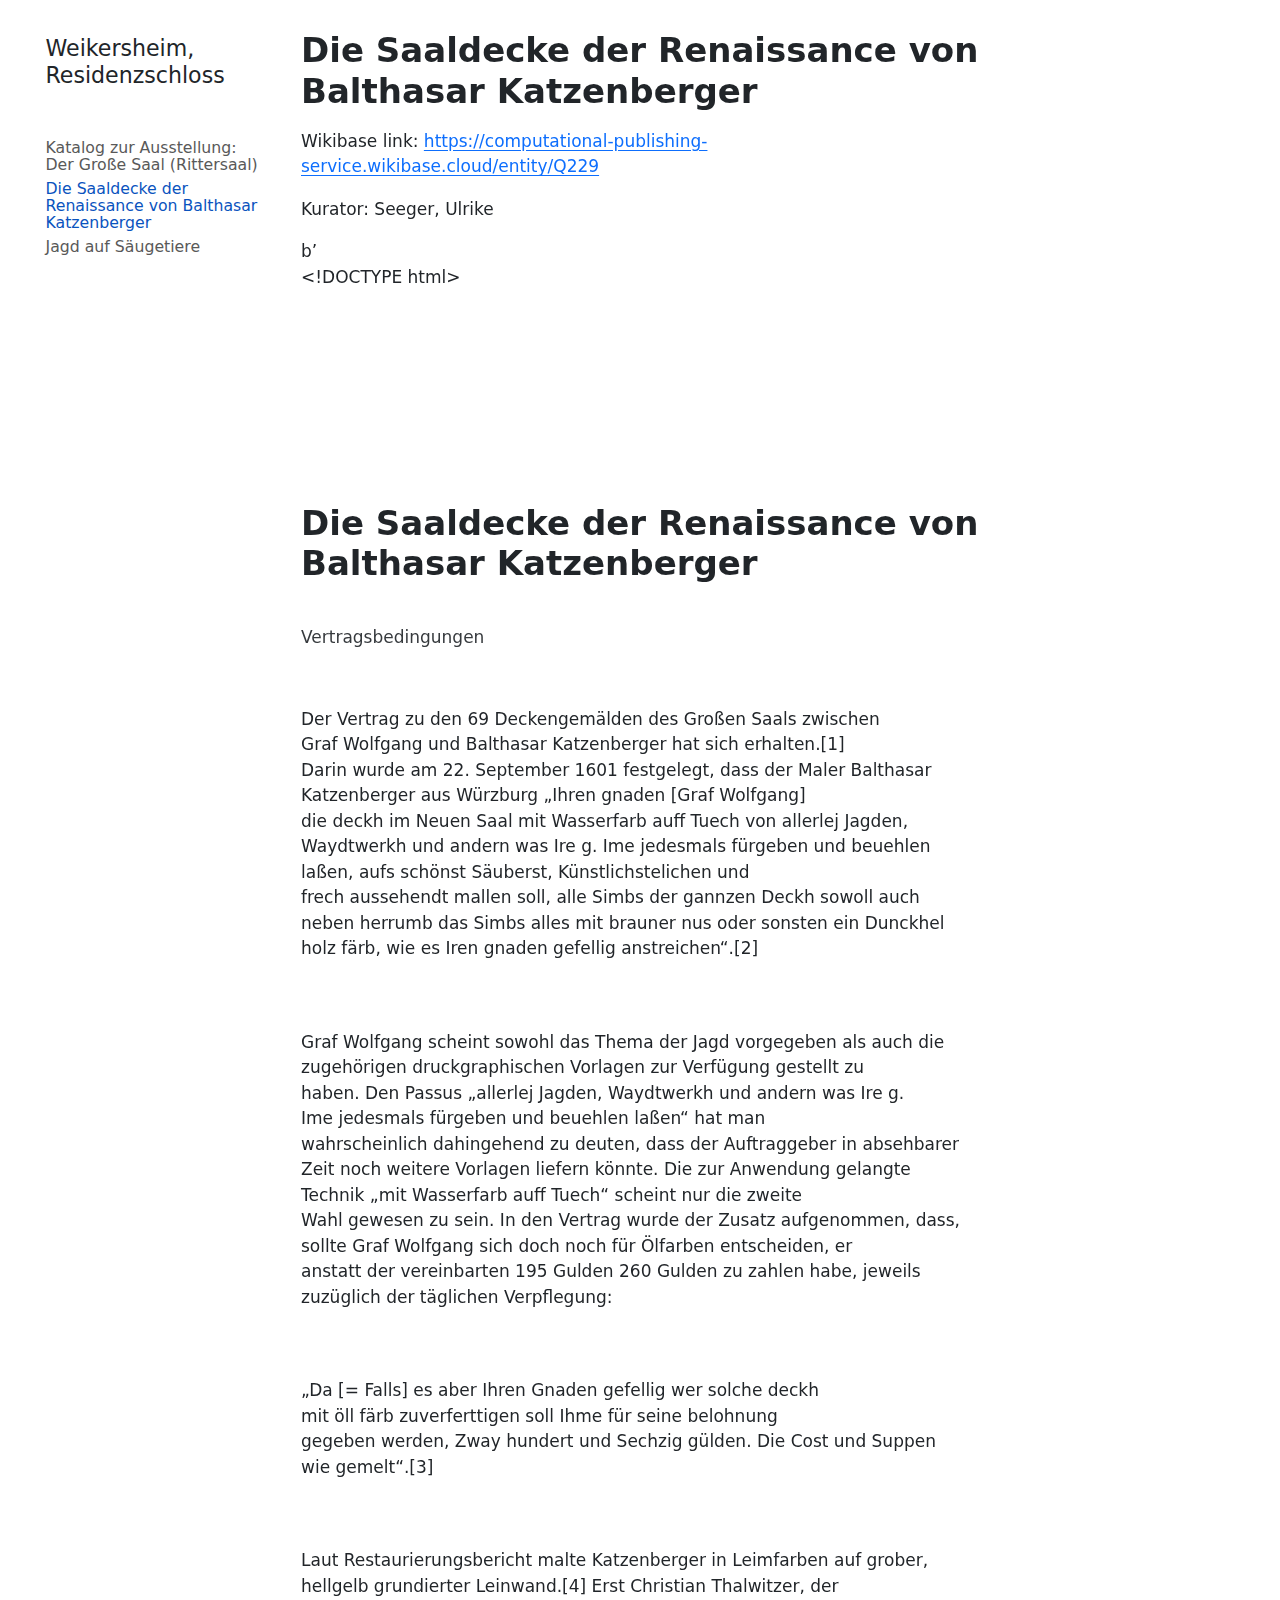
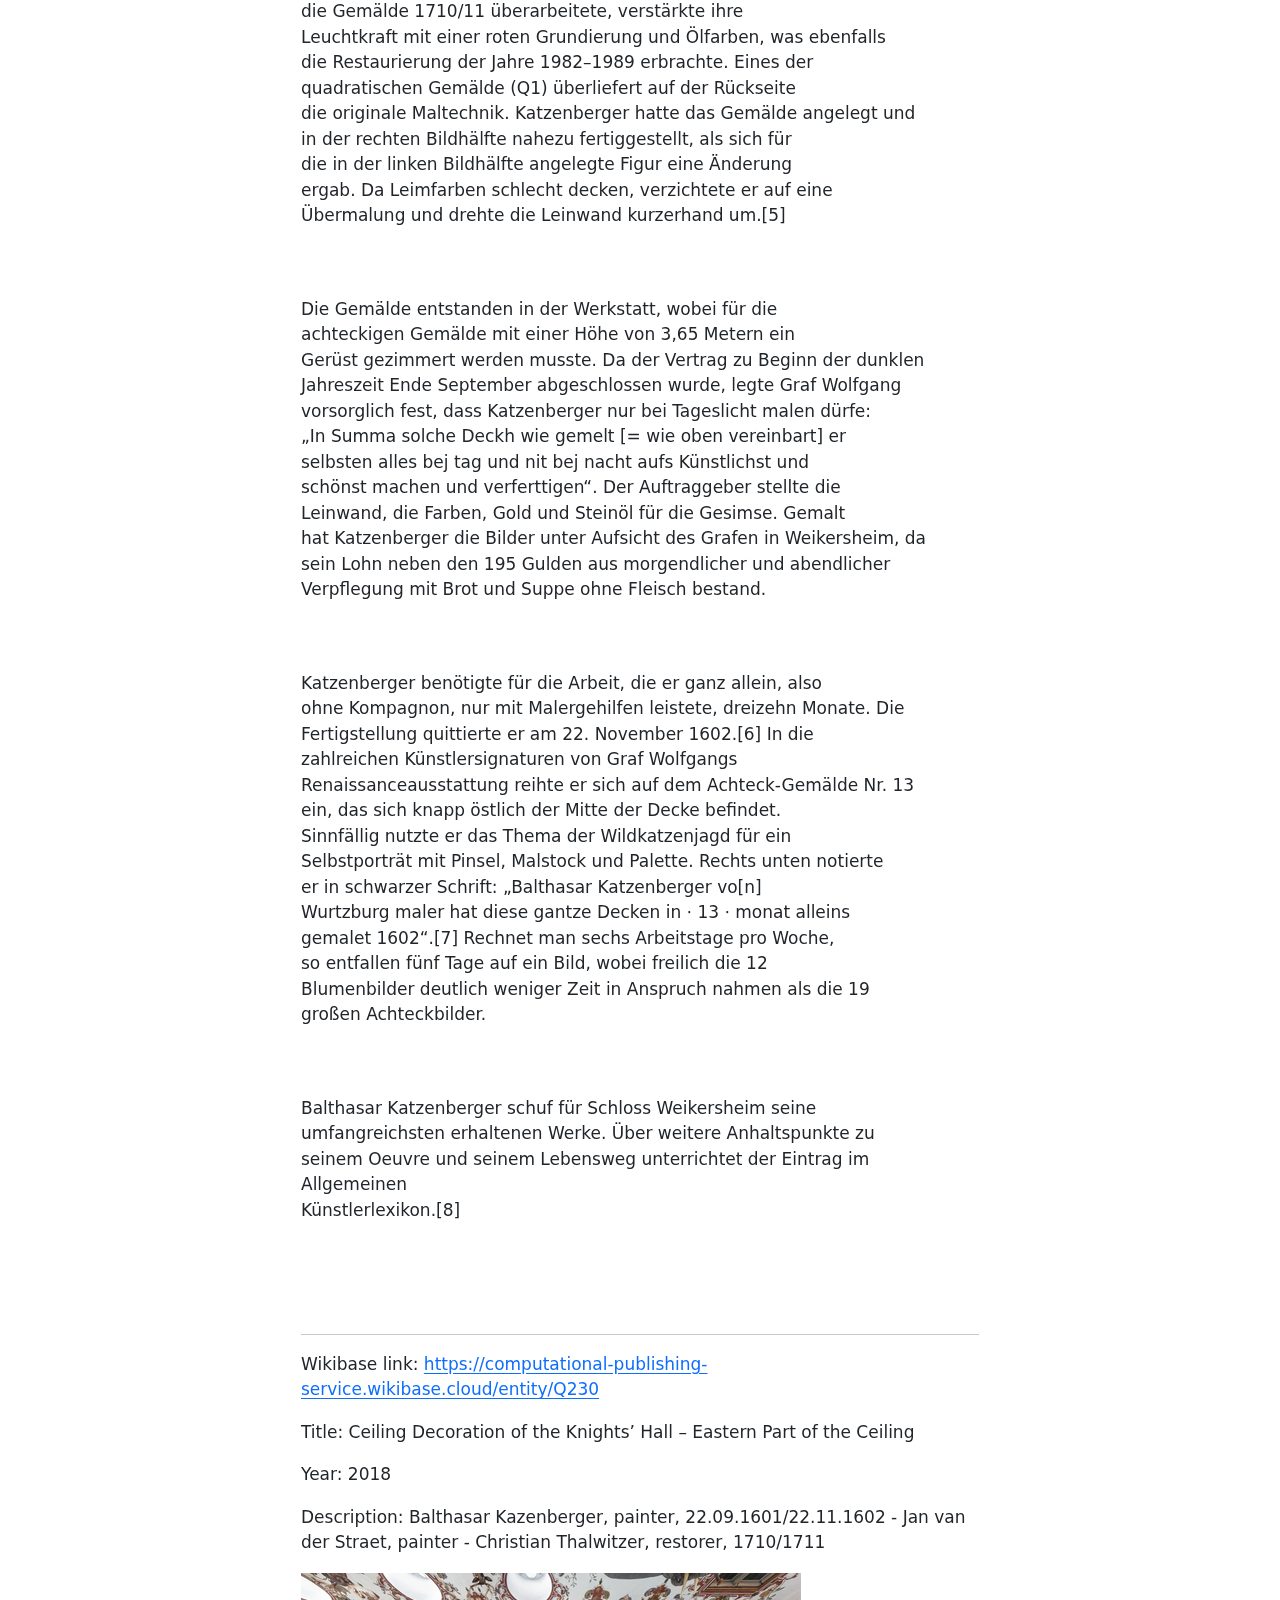
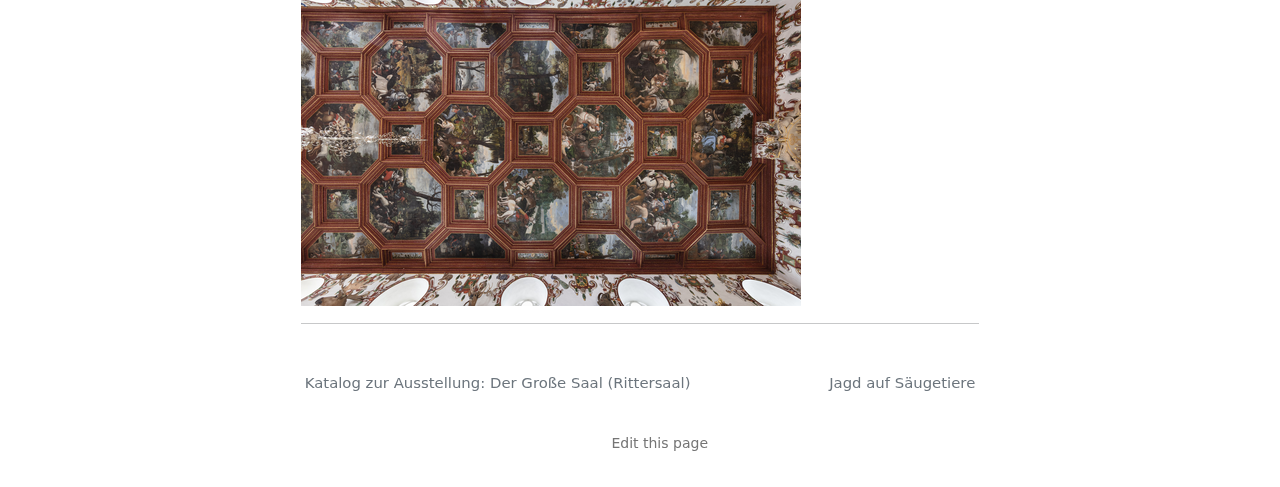
==== commit 9c55a759: "added Oprheus" ====
--- a/docs/section.html
+++ b/docs/section.html
@@ -30,6 +30,7 @@
 <script src="site_libs/quarto-search/fuse.min.js"></script>
 <script src="site_libs/quarto-search/quarto-search.js"></script>
 <meta name="quarto:offset" content="./">
+<link href="./hmammals.html" rel="next">
 <link href="./index.html" rel="prev">
 <script src="site_libs/quarto-html/quarto.js"></script>
 <script src="site_libs/quarto-html/popper.min.js"></script>
@@ -147,6 +148,11 @@
   <a href="./section.html" class="sidebar-item-text sidebar-link active"><span class="chapter-title">Die Saaldecke der Renaissance von Balthasar Katzenberger</span></a>
   </div>
 </li>
+        <li class="sidebar-item">
+  <div class="sidebar-item-container"> 
+  <a href="./hmammals.html" class="sidebar-item-text sidebar-link"><span class="chapter-title">Jagd auf Säugetiere</span></a>
+  </div>
+</li>
     </ul>
     </div>
 </nav>
@@ -177,20 +183,6 @@
 </header>
 
 
-<p><strong>How to use your own text for processing</strong></p>
-<ol type="1">
-<li>Add a new Text item to the wikibase. <a href="https://computational-publishing-service.wikibase.cloud/wiki/Special:NewItem">link to wikibase new item</a> the item should contain the following statements:</li>
-</ol>
-<ul>
-<li>P57 (external link): link to the html file containing the new text</li>
-<li>P46 (kurator): Item of the curator. you may use an existing item like Q210 (Ulrike seeger) for test purposes</li>
-<li>P53 (license): Item of a license for the text. e.g Q203 (CC BY-NC-ND 4.0 DEED )</li>
-<li>P6 (is part of): set value to Q218 (Schlossanlage Weikersheim)</li>
-</ul>
-<ol start="2" type="1">
-<li><p>check if your new text item occurs in the list of selected text items: <a href="https://computational-publishing-service.wikibase.cloud/query/#PREFIX%20cps%3A%20%3Chttps%3A%2F%2Fcomputational-publishing-service.wikibase.cloud%2Fentity%2F%3E%0APREFIX%20cpss%3A%20%3Chttps%3A%2F%2Fcomputational-publishing-service.wikibase.cloud%2Fentity%2Fstatement%2F%3E%0APREFIX%20cpsv%3A%20%3Chttps%3A%2F%2Fcomputational-publishing-service.wikibase.cloud%2Fvalue%2F%3E%0APREFIX%20cpspt%3A%20%3Chttps%3A%2F%2Fcomputational-publishing-service.wikibase.cloud%2Fprop%2Fdirect%2F%3E%0APREFIX%20cpsp%3A%20%3Chttps%3A%2F%2Fcomputational-publishing-service.wikibase.cloud%2Fprop%2F%3E%0APREFIX%20cpsps%3A%20%3Chttps%3A%2F%2Fcomputational-publishing-service.wikibase.cloud%2Fprop%2Fstatement%2F%3E%0APREFIX%20cpspq%3A%20%3Chttps%3A%2F%2Fcomputational-publishing-service.wikibase.cloud%2Fprop%2Fqualifier%2F%3E%0A%0ASELECT%20%3FtextItem%20%3FkuratorLabel%20%3FtextUrl%0AWHERE%0A%7B%0A%20%20%3FtextItem%20cpsp%3AP46%20%3FkuratorStatement.%20%0A%20%20%3FkuratorStatement%20cpsps%3AP46%20%3FkuratorItem.%20%0A%20%20%3FkuratorItem%20rdfs%3Alabel%20%3FkuratorLabel.%0A%20%20%3FtextItem%20cpsp%3AP57%20%3Furlstatement.%20%0A%20%20%3Furlstatement%20cpsps%3AP57%20%3FtextUrl.%20%0A%7D">Link to wikibase query service</a></p></li>
-<li><p>set parameter of get_text() to the id of your new text item e.g.: get_text(“Q209”)</p></li>
-</ol>
 <p>Wikibase link: <a href="https://computational-publishing-service.wikibase.cloud/entity/Q229">https://computational-publishing-service.wikibase.cloud/entity/Q229</a></p>
 <p>Kurator: Seeger, Ulrike</p>
 b’<!-- Die Saaldecke der Renaissance von Balthasar Katzenberger --><br>&lt;!DOCTYPE html&gt;<br>
@@ -249,12 +241,6 @@
 
 <p><br></p>
 <hr>
-<p><strong>How to select images for processing</strong></p>
-<p>Images are selected via the sparql query. The method get_img() is capable of using a wikibase item id as parameter to select images with the property P6 (is part of) linking to the given item id.</p>
-<ol type="1">
-<li><p>select a valid location id from the query result: <a href="https://computational-publishing-service.wikibase.cloud/query/#PREFIX%20cps%3A%20%3Chttps%3A%2F%2Fcomputational-publishing-service.wikibase.cloud%2Fentity%2F%3E%0APREFIX%20cpss%3A%20%3Chttps%3A%2F%2Fcomputational-publishing-service.wikibase.cloud%2Fentity%2Fstatement%2F%3E%0APREFIX%20cpsv%3A%20%3Chttps%3A%2F%2Fcomputational-publishing-service.wikibase.cloud%2Fvalue%2F%3E%0APREFIX%20cpspt%3A%20%3Chttps%3A%2F%2Fcomputational-publishing-service.wikibase.cloud%2Fprop%2Fdirect%2F%3E%0APREFIX%20cpsp%3A%20%3Chttps%3A%2F%2Fcomputational-publishing-service.wikibase.cloud%2Fprop%2F%3E%0APREFIX%20cpsps%3A%20%3Chttps%3A%2F%2Fcomputational-publishing-service.wikibase.cloud%2Fprop%2Fstatement%2F%3E%0APREFIX%20cpspq%3A%20%3Chttps%3A%2F%2Fcomputational-publishing-service.wikibase.cloud%2Fprop%2Fqualifier%2F%3E%0A%0ASELECT%20DISTINCT%20%3FpartOfItem%20%3FpartOfItemLabel%0AWHERE%0A%7B%0A%20%20%3FimgItem%20cpsp%3AP107%20%3FurlStatement.%20%0A%20%20%3FurlStatement%20cpsps%3AP107%20%3FimgUrl.%20%0A%20%20%3FimgItem%20cpsp%3AP60%20%3FdateStatement.%20%0A%20%20%3FdateStatement%20cpsps%3AP60%20%3FpublishDate.%20%0A%20%20%3FimgItem%20cpsp%3AP6%20%3FpartOfStatement.%0A%20%20%3FpartOfStatement%20cpsps%3AP6%20%3FpartOfItem.%0A%20%20SERVICE%20wikibase%3Alabel%20%7B%0A%20%20%20%20%20%20bd%3AserviceParam%20wikibase%3Alanguage%20%22de%2Cen%22.%0A%20%20%20%20%20%20%3FpartOfItem%20rdfs%3Alabel%20%3FpartOfItemLabel.%0A%20%20%20%20%20%20%3FpartOfItem%20schema%3Adescription%20%3FpartOfItemDescr.%0A%20%20%20%20%7D%0A%7D%20GROUP%20BY%20%3FpartOfItem%20%3FpartOfItemLabel">Link to wikibase query service</a></p></li>
-<li><p>set parameter of get_img() to the id of your selected location item e.g.: get_img(“Q217”)</p></li>
-</ol>
 <p>Wikibase link: <a href="https://computational-publishing-service.wikibase.cloud/entity/Q230">https://computational-publishing-service.wikibase.cloud/entity/Q230</a></p>
 <p>Title: Ceiling Decoration of the Knights’ Hall – Eastern Part of the Ceiling</p>
 <p>Year: 2018</p>
@@ -692,6 +678,9 @@
       </a>          
   </div>
   <div class="nav-page nav-page-next">
+      <a href="./hmammals.html" class="pagination-link" aria-label="Jagd auf Säugetiere">
+        <span class="nav-page-text"><span class="chapter-title">Jagd auf Säugetiere</span></span> <i class="bi bi-arrow-right-short"></i>
+      </a>
   </div>
 </nav>
 </div> <!-- /content -->
